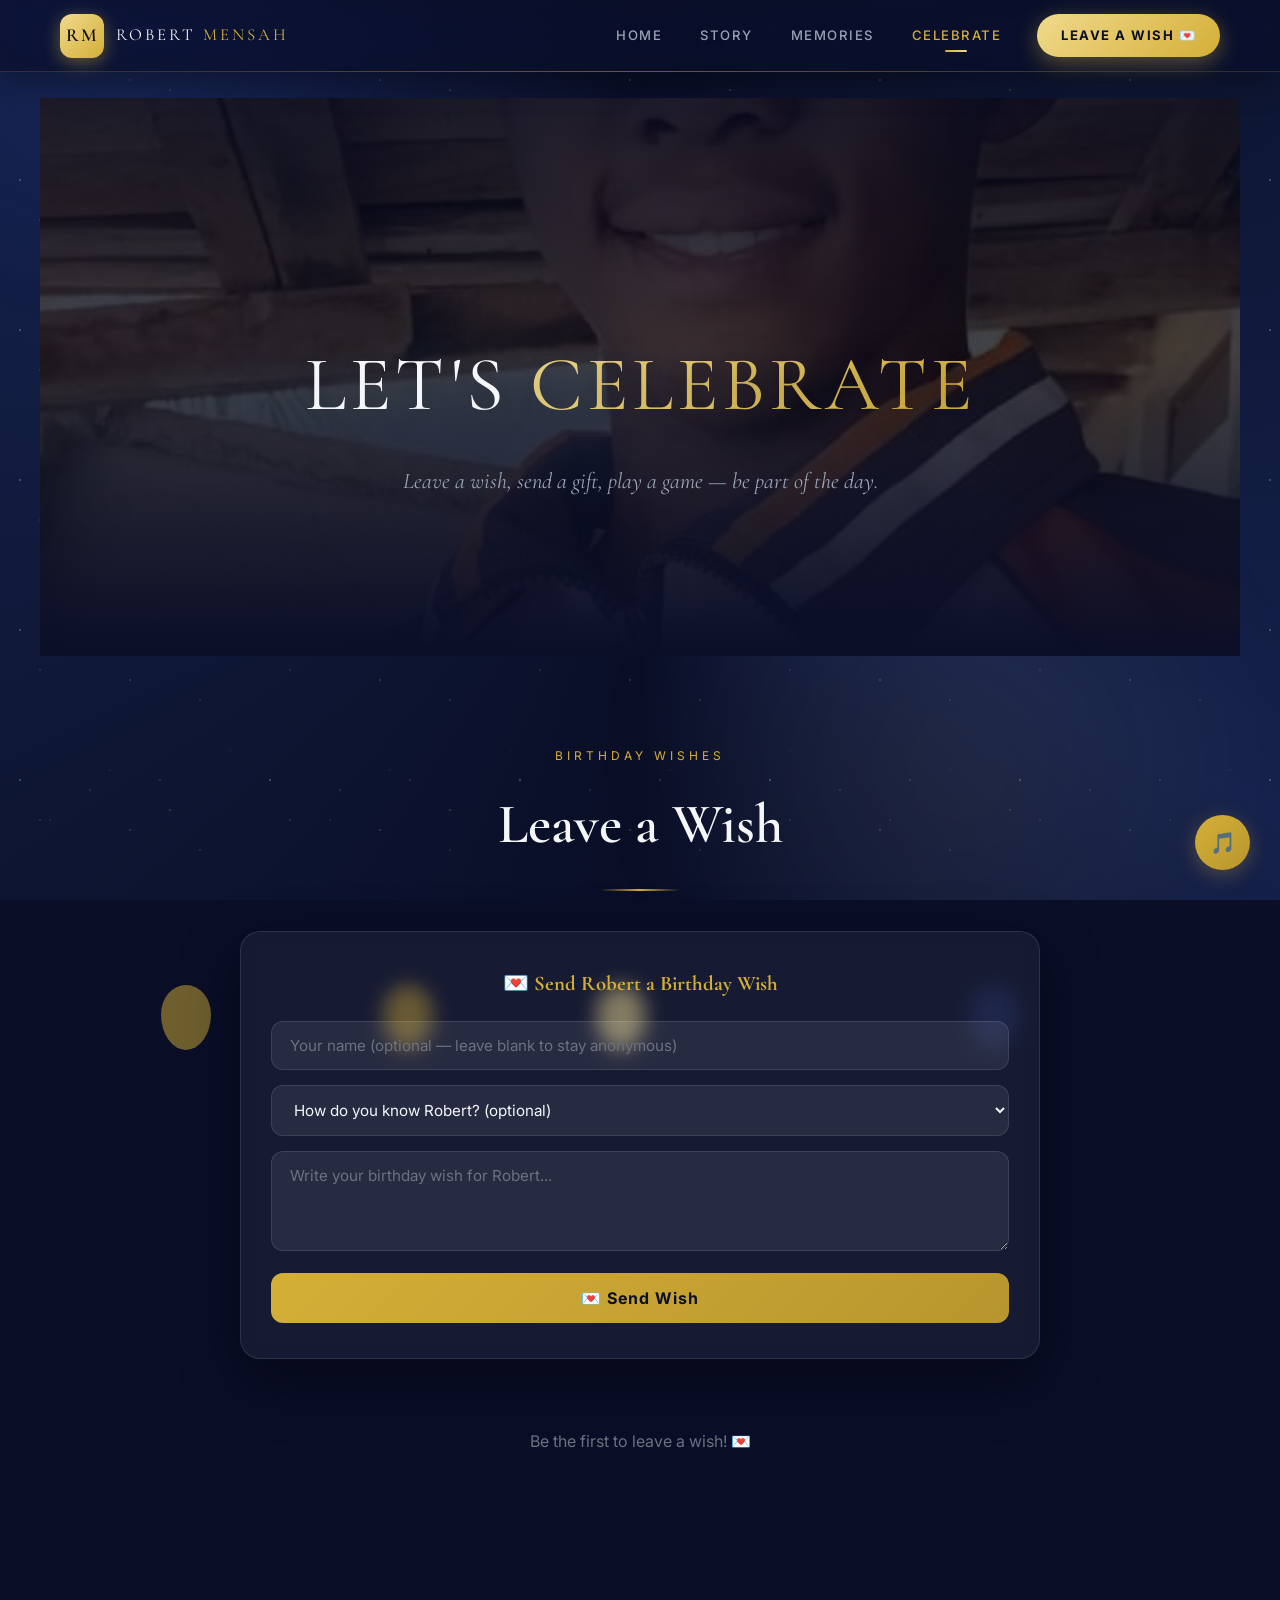
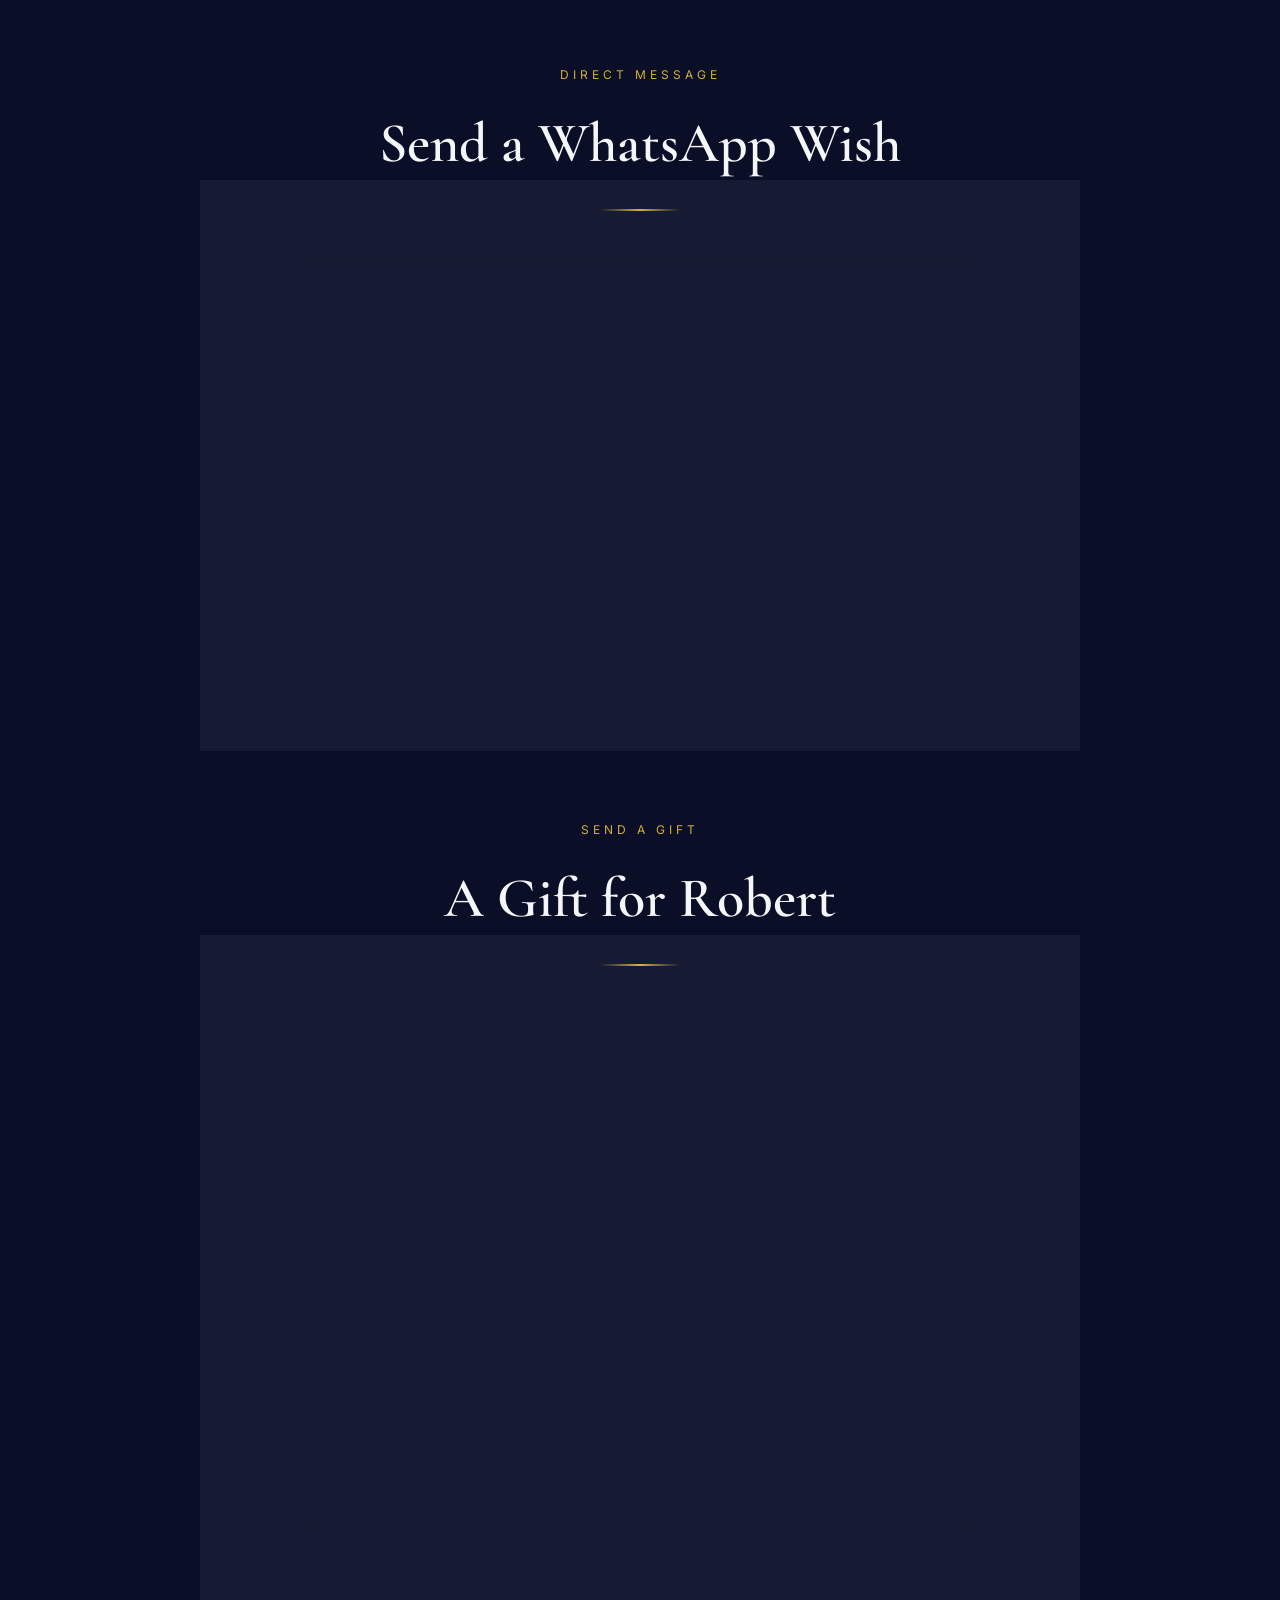
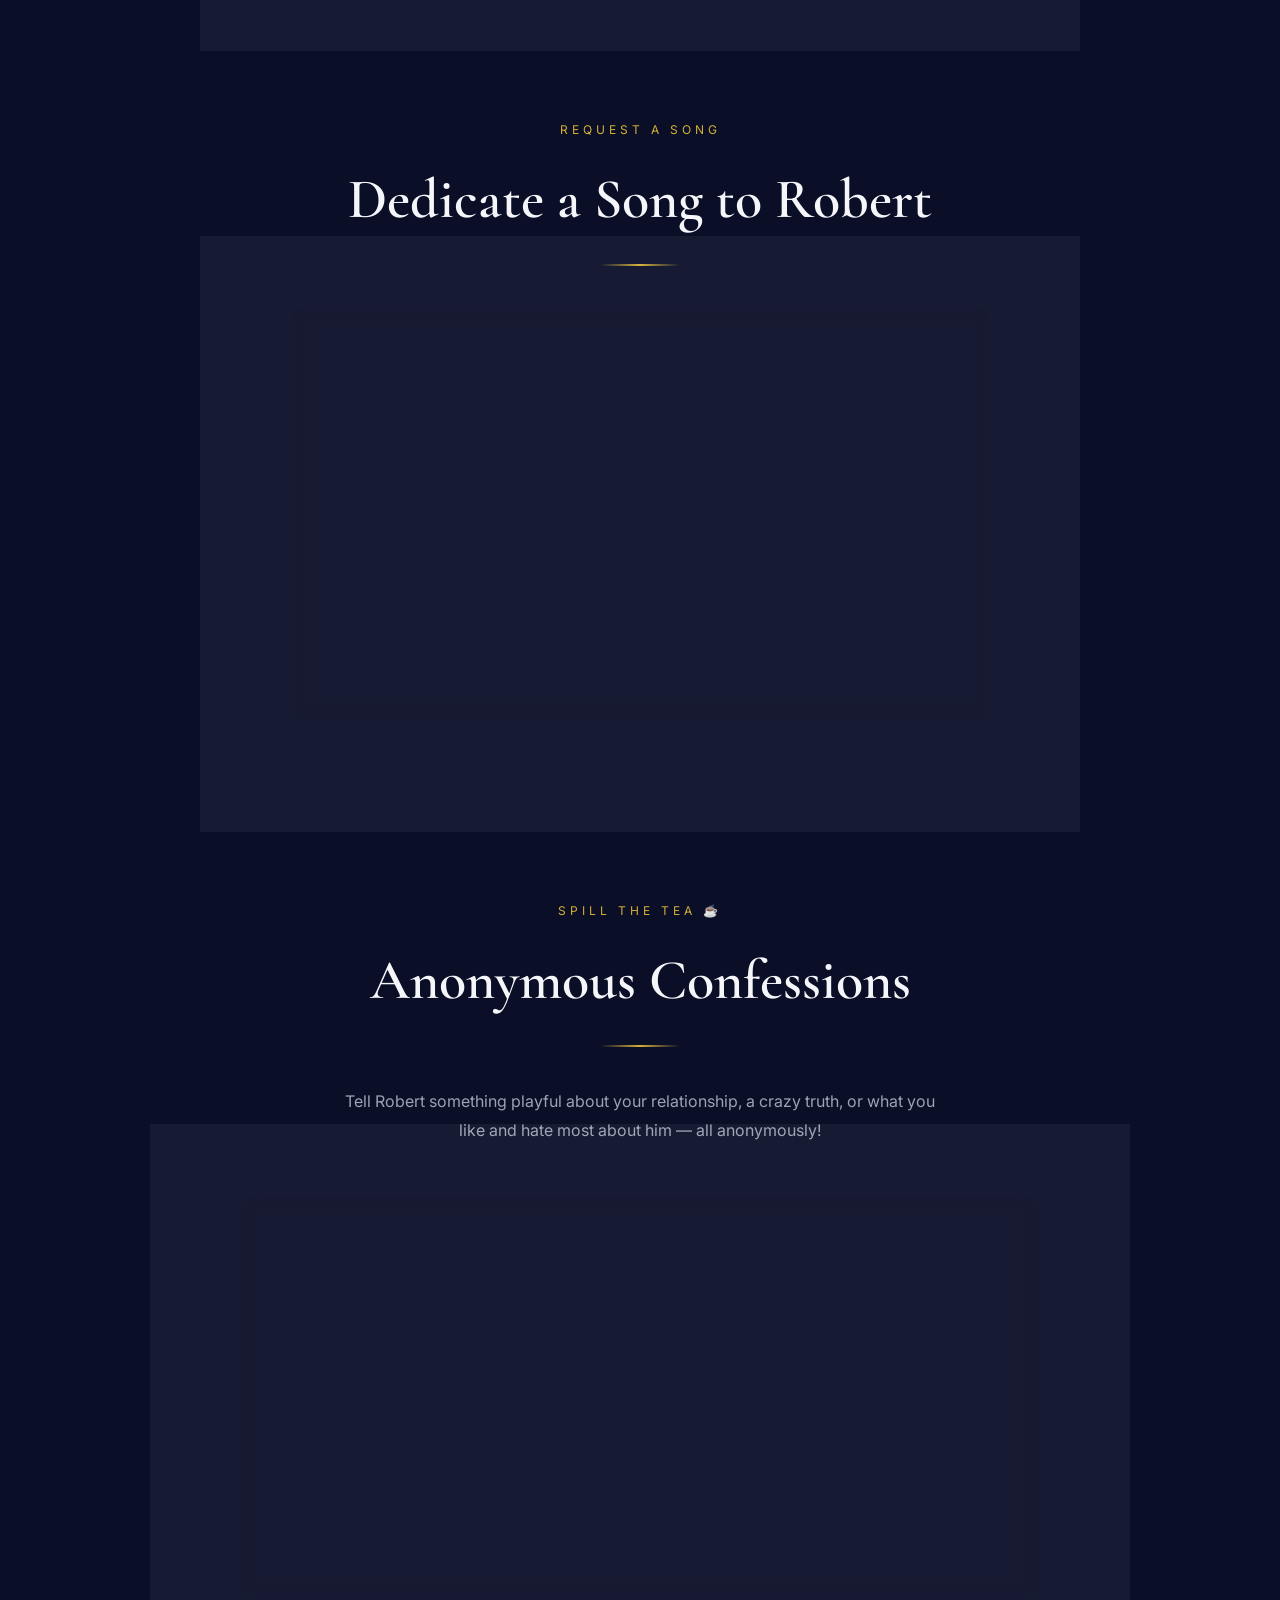
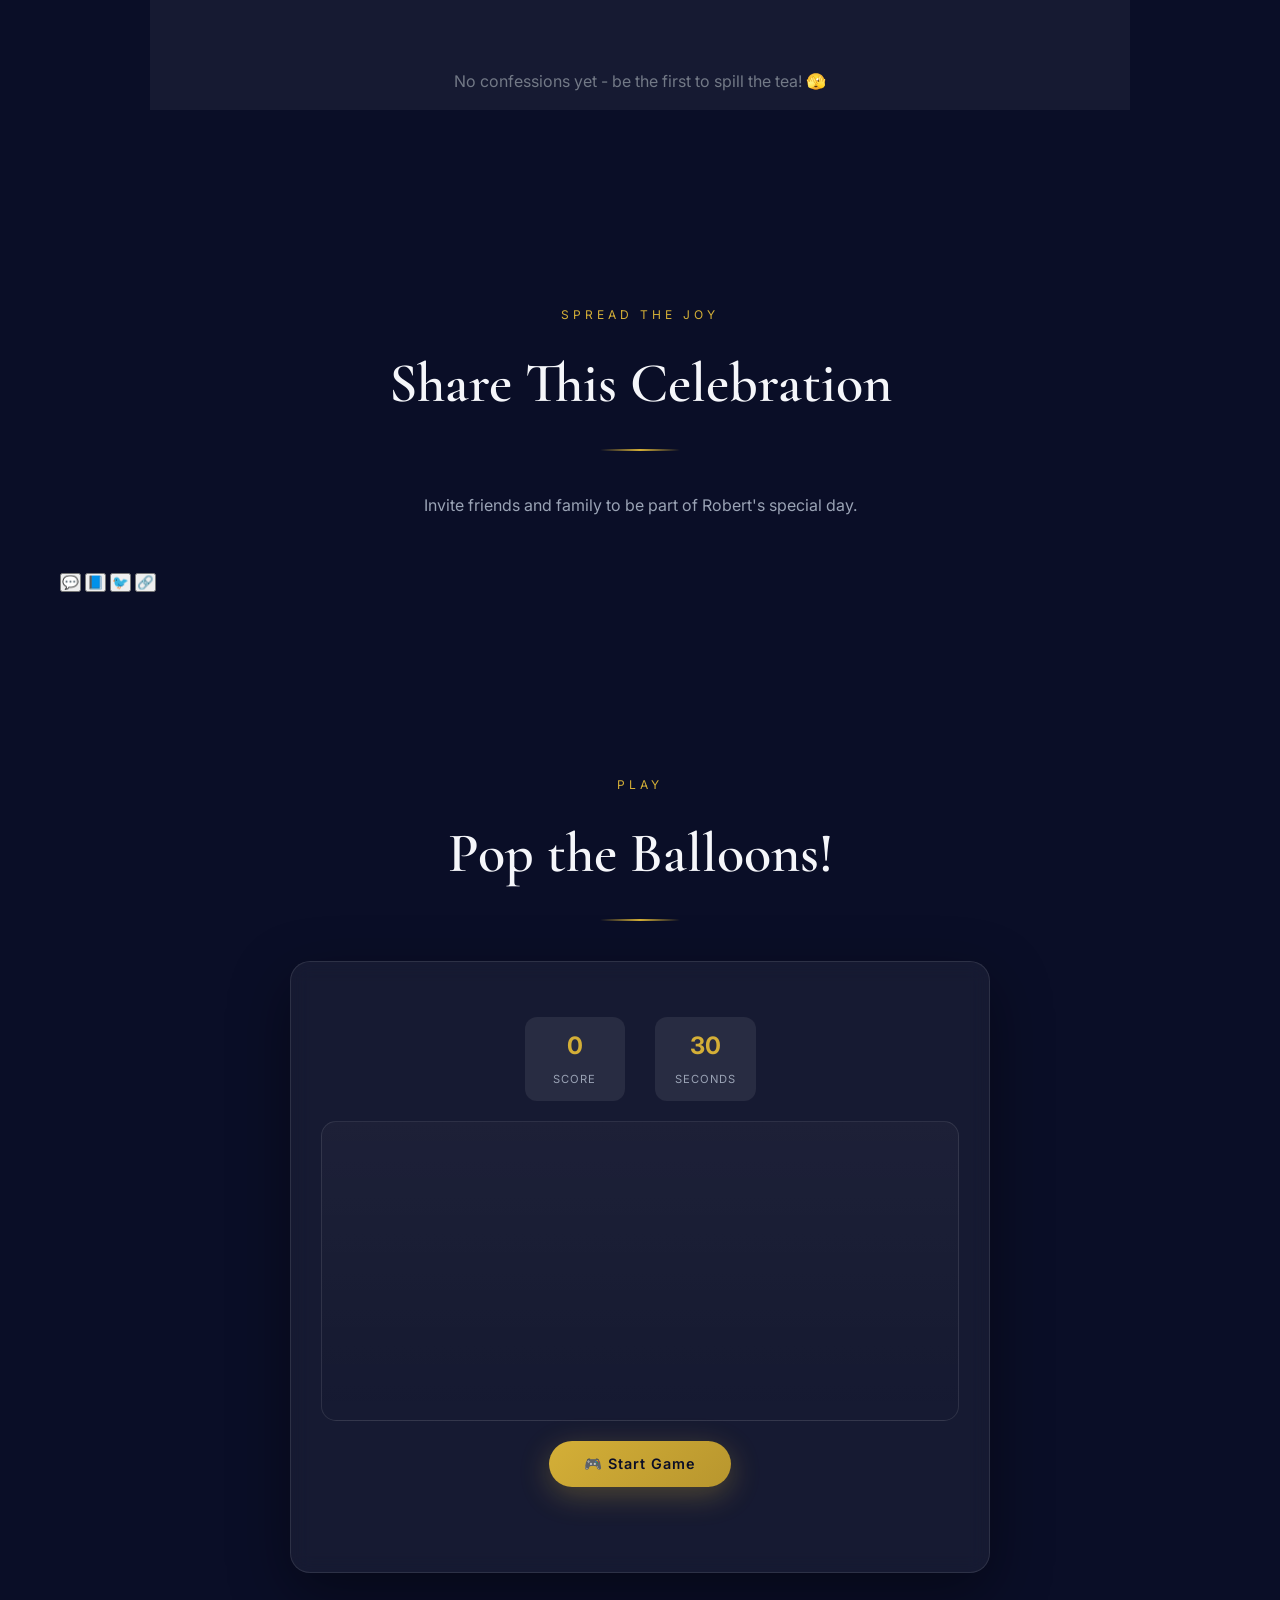
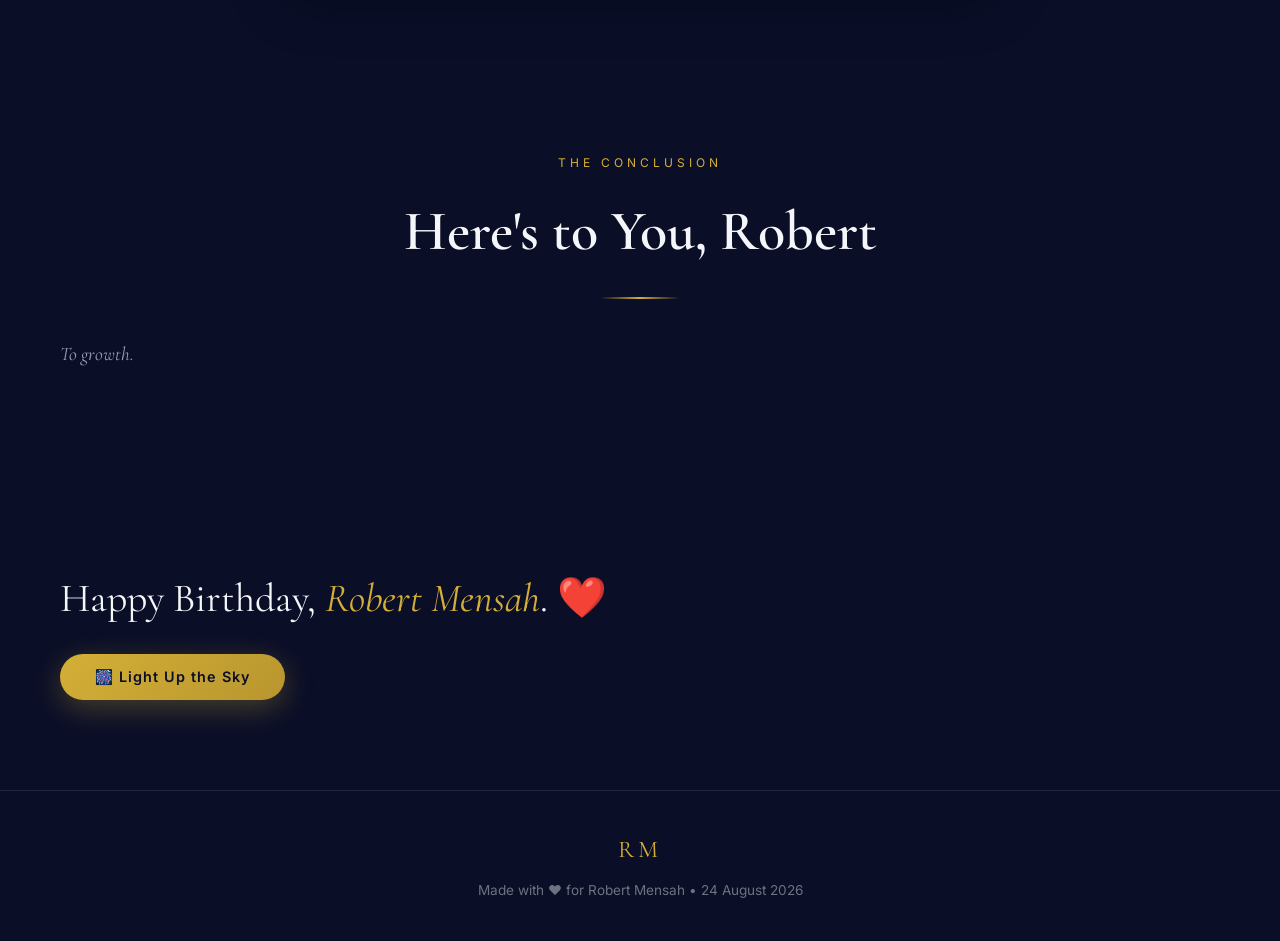
==== celebrate.html @ 6ed7e529 "initial commit" ====
<!DOCTYPE html>
<html lang="en">
<head>
    <meta charset="UTF-8">
    <meta name="viewport" content="width=device-width, initial-scale=1.0">
    <meta name="description" content="Celebrate Robert Mensah's birthday — leave a wish, send a gift, play a game.">
    <meta name="theme-color" content="#0a0e27">
    <title>Celebrate — Robert Mensah</title>
    <link rel="icon" href="data:image/svg+xml,<svg xmlns='http://www.w3.org/2000/svg' viewBox='0 0 100 100'><text y='.9em' font-size='90'>🎉</text></svg>">
    <link rel="preconnect" href="https://fonts.googleapis.com">
    <link rel="preconnect" href="https://fonts.gstatic.com" crossorigin>
    <link href="https://fonts.googleapis.com/css2?family=Cormorant+Garamond:ital,wght@0,400;0,600;1,400&family=Inter:wght@300;400;500;600;700&display=swap" rel="stylesheet">
    <script src="https://twemoji.maxcdn.com/v/13.1.0/twemoji.min.js" crossorigin="anonymous"></script>
    <link rel="stylesheet" href="css/style.css">
</head>
<body>
<a class="skip-link" href="#wishes">Skip to content</a>

<!-- Scroll Progress -->
<div class="scroll-progress" id="scrollProgress"></div>

<div class="bg-container">
    <div class="bg-gradient"></div>
    <div class="bg-stars"></div>
    <div class="bg-stars-gold"></div>
    <div class="bg-aurora"></div>
    <div class="bg-aurora-gold"></div>
</div>
<div class="fx-container" id="fxContainer"></div>

<!-- ===== NAVBAR ===== -->
<nav class="navbar">
    <a href="index.html" class="nav-brand">
        <span class="nav-monogram">RM</span>
        <span class="nav-title">Robert <span>Mensah</span></span>
    </a>
    <ul class="nav-links">
        <li><a href="index.html">Home</a></li>
        <li><a href="story.html">Story</a></li>
        <li><a href="memories.html">Memories</a></li>
        <li><a href="celebrate.html" class="active">Celebrate</a></li>
        <li><a href="#wishes" class="nav-cta">Leave a Wish 💌</a></li>
    </ul>
    <button class="nav-toggle" id="navToggle" aria-label="Toggle navigation">
        <span></span><span></span><span></span>
    </button>
</nav>

<div class="mobile-menu" id="mobileMenu">
    <a href="index.html">Home</a>
    <div class="menu-divider"></div>
    <a href="story.html">Story</a>
    <div class="menu-divider"></div>
    <a href="memories.html">Memories</a>
    <div class="menu-divider"></div>
    <a href="celebrate.html" class="active">Celebrate</a>
</div>

<main>
    <!-- ===== BIRTHDAY BANNER ===== -->
    <div class="birthday-banner" id="birthdayBanner">
        <h3>🎉 It's Robert's Birthday Today! 🎉</h3>
        <p>Join the celebration — leave a wish, play a game, and light up the sky!</p>
    </div>

    <!-- ===== HERO ===== -->
    <section class="page-hero">


        <div class="page-hero-bg">
            <img src="my picture at home.jpeg" alt="Robert at home" width="1920" height="1080">
        </div>
        <h1>LET'S <span class="gold">CELEBRATE</span></h1>
        <p>Leave a wish, send a gift, play a game — be part of the day.</p>
    </section>

    <!-- ===== WISHES ===== -->
    <section class="fade-in" id="wishes">
        <div class="section-label">Birthday Wishes</div>
        <h2 class="section-title">Leave a Wish</h2>
        <div class="section-divider"></div>
        <div class="wishes-container">
            <div class="wish-form">
                <h3>💌 Send Robert a Birthday Wish</h3>
                <div class="form-group">
                    <input type="text" class="form-input" id="wishName" placeholder="Your name (optional — leave blank to stay anonymous)" maxlength="40" aria-label="Your name">
                </div>
                <div class="form-group">
                    <select class="form-select" id="wishCategory" aria-label="Relationship">
                        <option value="">How do you know Robert? (optional)</option>
                        <option value="Family">Family</option>
                        <option value="Friend">Friend</option>
                        <option value="Classmate">Classmate</option>
                        <option value="School">School</option>
                        <option value="Other">Other</option>
                    </select>
                </div>
                <div class="form-group">
                    <textarea class="form-textarea" id="wishMessage" placeholder="Write your birthday wish for Robert..." maxlength="300" aria-label="Your wish"></textarea>
                </div>
                <button class="wish-submit" onclick="submitWish()">💌 Send Wish</button>
                <div class="wish-confirmation" id="wishConfirmation">
                    Your wish has been added to Robert's birthday wall ❤️
                </div>
            </div>
            <div class="wishes-wall" id="wishesWall"></div>
        </div>
    </section>

    <!-- ===== WHATSAPP ===== -->
    <section class="fade-in">
        <div class="section-label">Direct Message</div>
        <h2 class="section-title">Send a WhatsApp Wish</h2>
        <div class="section-divider"></div>
        <div class="panel">
            <span class="panel-icon">💬</span>
            <h3>Send Robert a WhatsApp Wish</h3>
            <p>Customize your message below, then send it directly to Robert's WhatsApp.</p>
            <input type="text" class="whatsapp-message-input" id="whatsappMessage" value="Happy Birthday Robert! 🎉🎂" maxlength="200" aria-label="WhatsApp message">
            <button class="whatsapp-btn" onclick="sendWhatsApp()">
                <span>💬</span> Send Robert a WhatsApp Wish
            </button>
        </div>
    </section>

    <!-- ===== GIFT / MOMO ===== -->
    <section class="fade-in">
        <div class="section-label">Send a Gift</div>
        <h2 class="section-title">A Gift for Robert</h2>
        <div class="section-divider"></div>
        <div class="panel">
            <span class="panel-icon">🎁</span>
            <h3>Send a Birthday Gift</h3>
            <p>Want to make Robert's day even more special? Send a gift via mobile money below.</p>
            <div class="phone-number-box" onclick="copyPhoneNumber()" title="Click to copy">
                <span class="phone-number" id="momoNumber">+233 53 387 4270</span>
                <button class="copy-btn" id="copyBtn">📋 Copy</button>
            </div>
            <p class="mobile-money-note">
                Works with <span>MTN MoMo</span> • <span>Vodafone Cash</span> • <span>AirtelTigo Money</span>
            </p>
            <p class="mobile-money-note">
                💰 Send your gift to this number, then <strong>WhatsApp the same number</strong> to request a song for Robert!
            </p>
            <div class="qr-box">
                <img src="https://api.qrserver.com/v1/create-qr-code/?size=160x160&data=https://wa.me/233533874270" alt="QR code to send a gift and request a song via WhatsApp" loading="lazy">
                <span>Scan to send a gift & request a song</span>
            </div>
        </div>
    </section>

    <!-- ===== SONG REQUEST ===== -->
    <section class="fade-in">
        <div class="section-label">Request a Song</div>
        <h2 class="section-title">Dedicate a Song to Robert</h2>
        <div class="section-divider"></div>
        <div class="panel">
            <span class="panel-icon">🎶</span>
            <h3>Send a Song Request</h3>
            <p>Send your gift to the number above, then WhatsApp the same number with the song you'd like dedicated to Robert. He'll play it at the celebration!</p>
            <input type="text" class="whatsapp-message-input" id="songRequest" value="Hi Robert! 🎶 Please play this song for me: " maxlength="200" aria-label="Song request message">
            <button class="whatsapp-btn" onclick="sendSongRequest()">
                <span>🎶</span> Send Song Request
            </button>
        </div>
    </section>

    <!-- ===== CONFESSIONS ===== -->
    <section class="fade-in">
        <div class="section-label">Spill the Tea ☕</div>
        <h2 class="section-title">Anonymous Confessions</h2>
        <div class="section-divider"></div>
        <p class="section-subtitle">
            Tell Robert something playful about your relationship, a crazy truth, or what you like and hate most about him — all anonymously!
        </p>
        <div class="wishes-container">
            <div class="wish-form">
                <h3>🫣 Send an Anonymous Confession</h3>
                <div class="form-group">
                    <select class="form-select" id="confessionType" aria-label="Confession type">
                        <option value="Crazy Truth">🤯 Crazy Truth</option>
                        <option value="What I Like">😍 What I Like About You</option>
                        <option value="What I Hate">😅 What I Hate About You</option>
                        <option value="Our Relationship">💞 About Our Relationship</option>
                        <option value="Other">✨ Other</option>
                    </select>
                </div>
                <div class="form-group">
                    <textarea class="form-textarea" id="confessionMessage" placeholder="Write your anonymous confession here... (nobody will know it's you!)" maxlength="300" aria-label="Your confession"></textarea>
                </div>
                <div class="form-group deliver-option">
                    <input type="checkbox" id="confessionDeliver">
                    <label for="confessionDeliver">Send directly to Robert's WhatsApp so he can receive and reply to you 🤫</label>
                </div>
                <button class="wish-submit" onclick="submitConfession()">🫣 Send Confession</button>
                <div class="wish-confirmation" id="confessionConfirmation">
                    Your confession has been posted anonymously! 🤫
                </div>
                <div class="wish-confirmation deliver-ok" id="confessionDelivered">
                    Your confession has also been sent to Robert's WhatsApp — he can reply privately! 💬
                </div>
            </div>
            <div class="wishes-wall" id="confessionsWall"></div>
        </div>
    </section>

    <!-- ===== SHARE ===== -->
    <section class="fade-in">
        <div class="section-label">Spread the Joy</div>
        <h2 class="section-title">Share This Celebration</h2>
        <div class="section-divider"></div>
        <p class="section-subtitle">Invite friends and family to be part of Robert's special day.</p>
        <div class="share-row">
            <button class="share-btn-round share-wa" onclick="shareWhatsApp()" aria-label="Share on WhatsApp">💬</button>
            <button class="share-btn-round share-fb" onclick="shareFacebook()" aria-label="Share on Facebook">📘</button>
            <button class="share-btn-round share-tw" onclick="shareTwitter()" aria-label="Share on X / Twitter">🐦</button>
            <button class="share-btn-round share-copy" onclick="shareCopy()" aria-label="Copy link">🔗</button>
        </div>
    </section>

    <!-- ===== MINI GAME ===== -->
    <section class="fade-in">
        <div class="section-label">Play</div>
        <h2 class="section-title">Pop the Balloons!</h2>
        <div class="section-divider"></div>
        <div class="panel">
            <div class="game-stats">
                <div class="game-stat">
                    <span class="game-stat-number" id="balloonScore">0</span>
                    <span class="game-stat-label">Score</span>
                </div>
                <div class="game-stat">
                    <span class="game-stat-number" id="balloonTime">30</span>
                    <span class="game-stat-label">Seconds</span>
                </div>
            </div>
            <div class="game-area" id="gameArea"></div>
            <button class="btn btn-gold" onclick="startBalloonGame()">🎮 Start Game</button>
            <div class="game-result" id="balloonResult"></div>
        </div>
    </section>

    <!-- ===== FINAL FIREWORKS ===== -->
    <section class="fade-in">
        <div class="section-label">The Conclusion</div>
        <h2 class="section-title">Here's to You, Robert</h2>
        <div class="section-divider"></div>
        <div class="final-toasts" id="finalToasts">
            <div class="final-toast">To growth.</div>
            <div class="final-toast">To family.</div>
            <div class="final-toast">To memories.</div>
            <div class="final-toast">To the people we carry with us.</div>
            <div class="final-toast">To the future.</div>
        </div>
        <p class="final-message">
            Happy Birthday, <span class="gold">Robert Mensah</span>. ❤️
        </p>
        <button class="btn btn-gold" onclick="finalCelebration()">🎆 Light Up the Sky</button>
    </section>
</main>

<button class="back-to-top" id="backToTop" aria-label="Back to top">↑</button>
<button class="music-btn" id="musicBtn" title="Toggle Music">🎵</button>

<footer class="footer">
    <div class="monogram">RM</div>
    <p>Made with ❤️ for Robert Mensah • 24 August 2026</p>
</footer>

<script src="js/main.js"></script>
<script src="js/music-player.js"></script>
</body>
</html>
---- css/style.css ----
/* ============================================================
   ROBERT MENSAH'S BIRTHDAY CELEBRATION — Shared Styles
   Midnight blue / royal blue / gold
   ============================================================ */

:root {
    --midnight: #0a0e27;
    --deep-blue: #0f1a3a;
    --royal: #1a2a5e;
    --gold: #d4af37;
    --gold-light: #f0d98c;
    --gold-dim: rgba(212, 175, 55, 0.4);
    --white: #f5f6fa;
    --muted: #9aa3b5;
    --muted-dark: #6b7280;
    --glass: rgba(255, 255, 255, 0.05);
    --glass-border: rgba(255, 255, 255, 0.1);
    --serif: 'Cormorant Garamond', serif;
    --sans: 'Inter', sans-serif;
    --radius: 20px;
    --shadow: 0 20px 60px rgba(0, 0, 0, 0.4);
    --spacing-xs: 8px;
    --spacing-sm: 16px;
    --spacing-md: 24px;
    --spacing-lg: 32px;
    --spacing-xl: 48px;
}

* { margin: 0; padding: 0; box-sizing: border-box; }
html { scroll-behavior: smooth; }

body {
    font-family: var(--sans);
    background: var(--midnight);
    color: var(--white);
    overflow-x: hidden;
    min-height: 100vh;
    line-height: 1.6;
}

::selection { background: var(--gold); color: var(--midnight); }
::-webkit-scrollbar { width: 8px; }
::-webkit-scrollbar-track { background: var(--midnight); }
::-webkit-scrollbar-thumb { background: var(--royal); border-radius: 4px; }
::-webkit-scrollbar-thumb:hover { background: var(--gold); }

/* ===== ANIMATED BACKGROUND ===== */
.bg-container { position: fixed; inset: 0; z-index: 0; overflow: hidden; pointer-events: none; }
.bg-gradient {
    position: absolute; top: -50%; left: -50%;
    width: 200%; height: 200%;
    background: conic-gradient(#0a0e27, #0f1a3a, #1a2a5e, #0a0e27, #0f1a3a, #1a2a5e, #0a0e27);
    animation: bgRotate 60s linear infinite;
    opacity: 0.7;
}
@keyframes bgRotate { from { transform: rotate(0deg); } to { transform: rotate(360deg); } }
.bg-stars {
    position: absolute; inset: 0;
    background-image:
        radial-gradient(1.5px 1.5px at 20px 30px, rgba(255,255,255,0.8), transparent),
        radial-gradient(1px 1px at 40px 70px, rgba(255,255,255,0.6), transparent),
        radial-gradient(1px 1px at 90px 40px, rgba(255,255,255,0.7), transparent),
        radial-gradient(1.5px 1.5px at 130px 80px, rgba(255,255,255,0.5), transparent),
        radial-gradient(1px 1px at 160px 30px, rgba(255,255,255,0.8), transparent),
        radial-gradient(1px 1px at 200px 100px, rgba(255,255,255,0.6), transparent);
    background-size: 250px 150px;
    animation: starTwinkle 5s ease-in-out infinite alternate;
    opacity: 0.5;
}
.bg-stars-gold {
    position: absolute; inset: 0;
    background-image:
        radial-gradient(1px 1px at 50px 100px, var(--gold), transparent),
        radial-gradient(1px 1px at 110px 50px, rgba(212,175,55,0.7), transparent),
        radial-gradient(1.5px 1.5px at 170px 90px, var(--gold), transparent),
        radial-gradient(1px 1px at 230px 30px, rgba(212,175,55,0.5), transparent);
    background-size: 280px 180px;
    animation: starTwinkleAlt 4s ease-in-out infinite alternate;
    opacity: 0.4;
}
@keyframes starTwinkle { 0% { opacity: 0.2; } 100% { opacity: 0.8; } }
@keyframes starTwinkleAlt { 0% { opacity: 0.15; } 100% { opacity: 0.6; } }
.bg-aurora {
    position: absolute; top: -30%; left: -20%;
    width: 60%; height: 60%;
    background: radial-gradient(circle, rgba(26,42,94,0.4), transparent 60%);
    border-radius: 50%; filter: blur(40px);
    animation: auroraFloat 14s ease-in-out infinite;
}
.bg-aurora-gold {
    position: absolute; bottom: -20%; right: -10%;
    width: 70%; height: 70%;
    background: radial-gradient(circle, rgba(212,175,55,0.08), transparent 60%);
    border-radius: 50%; filter: blur(50px);
    animation: auroraFloatSecond 18s ease-in-out infinite;
}
@keyframes auroraFloat {
    0%,100% { transform: translate(0,0) scale(1); }
    25% { transform: translate(10%,5%) scale(1.1); }
    50% { transform: translate(-5%,15%) scale(0.95); }
    75% { transform: translate(5%,-5%) scale(1.05); }
}
@keyframes auroraFloatSecond {
    0%,100% { transform: translate(0,0) scale(1); }
    30% { transform: translate(-10%,-8%) scale(1.15); }
    60% { transform: translate(5%,10%) scale(0.9); }
    80% { transform: translate(-5%,5%) scale(1.1); }
}

/* ============================================================
   NAVBAR — glassmorphic, gold accents
   ============================================================ */
.navbar {
    position: fixed; top: 0; left: 0; right: 0;
    z-index: 1000;
    height: 72px;
    display: flex; align-items: center; justify-content: space-between;
    padding: 0 clamp(20px, 5vw, 60px);
    background: rgba(10, 14, 39, 0.72);
    backdrop-filter: blur(18px) saturate(140%);
    -webkit-backdrop-filter: blur(18px) saturate(140%);
    border-bottom: 1px solid rgba(212, 175, 55, 0.18);
    box-shadow: 0 8px 32px rgba(0, 0, 0, 0.35);
}
.navbar::after {
    content: '';
    position: absolute; bottom: -1px; left: 0; right: 0; height: 1px;
    background: linear-gradient(90deg, transparent 10%, var(--gold) 50%, transparent 90%);
    opacity: 0.35;
}
.nav-brand {
    display: flex; align-items: center; gap: 12px;
    text-decoration: none;
}
.nav-monogram {
    width: 44px; height: 44px;
    display: flex; align-items: center; justify-content: center;
    border-radius: 12px;
    font-family: var(--serif);
    font-size: 1.15rem; font-weight: 600; letter-spacing: 2px;
    color: var(--midnight);
    background: linear-gradient(135deg, var(--gold-light), var(--gold));
    box-shadow: 0 4px 18px rgba(212, 175, 55, 0.45);
}
.nav-title {
    font-family: var(--serif);
    font-size: 1.05rem; letter-spacing: 3px;
    color: var(--white);
    text-transform: uppercase;
}
.nav-title span { color: var(--gold); }
.nav-links {
    display: flex; align-items: center; gap: 6px;
    list-style: none;
}
.nav-links a {
    position: relative;
    display: block;
    padding: 10px 16px;
    color: var(--muted);
    text-decoration: none;
    font-size: 0.82rem;
    font-weight: 500;
    letter-spacing: 1.5px;
    text-transform: uppercase;
    border-radius: 10px;
    transition: color 0.3s, background 0.3s;
}
.nav-links a::after {
    content: '';
    position: absolute; bottom: 4px; left: 50%;
    transform: translateX(-50%) scaleX(0);
    width: 22px; height: 2px;
    border-radius: 2px;
    background: linear-gradient(90deg, var(--gold), var(--gold-light));
    transition: transform 0.3s ease;
}
.nav-links a:hover { color: var(--gold-light); background: rgba(212,175,55,0.08); }
.nav-links a:hover::after,
.nav-links a.active::after { transform: translateX(-50%) scaleX(1); }
.nav-links a.active { color: var(--gold); }
.nav-cta {
    margin-left: 14px !important;
    padding: 11px 24px !important;
    border-radius: 50px !important;
    color: var(--midnight) !important;
    font-weight: 700 !important;
    background: linear-gradient(135deg, var(--gold-light), var(--gold)) !important;
    box-shadow: 0 6px 22px rgba(212, 175, 55, 0.4);
    transition: transform 0.3s, box-shadow 0.3s !important;
}
.nav-cta::after { display: none; }
.nav-cta:hover { transform: translateY(-2px); box-shadow: 0 10px 30px rgba(212,175,55,0.6); }

/* Hamburger */
.nav-toggle {
    display: none;
    flex-direction: column; justify-content: center; gap: 6px;
    width: 46px; height: 46px;
    background: rgba(212,175,55,0.1);
    border: 1px solid var(--gold-dim);
    border-radius: 12px;
    cursor: pointer;
    padding: 12px 11px;
}
.nav-toggle span {
    display: block; height: 2px; width: 100%;
    background: var(--gold);
    border-radius: 2px;
    transition: all 0.35s ease;
}
.nav-toggle.open span:nth-child(1) { transform: translateY(8px) rotate(45deg); }
.nav-toggle.open span:nth-child(2) { opacity: 0; }
.nav-toggle.open span:nth-child(3) { transform: translateY(-8px) rotate(-45deg); }

/* Mobile menu overlay */
.mobile-menu {
    position: fixed; inset: 0;
    z-index: 999;
    background: rgba(10, 14, 39, 0.97);
    backdrop-filter: blur(20px);
    display: flex; flex-direction: column;
    align-items: center; justify-content: center;
    gap: 8px;
    opacity: 0; visibility: hidden; pointer-events: none;
    transition: opacity 0.4s ease, visibility 0.4s ease;
}
.mobile-menu.open { opacity: 1; visibility: visible; pointer-events: auto; }
.mobile-menu a {
    font-family: var(--serif);
    font-size: 1.7rem;
    color: var(--muted);
    text-decoration: none;
    padding: 10px 30px;
    letter-spacing: 2px;
    transition: color 0.3s, transform 0.3s;
}
.mobile-menu a:hover, .mobile-menu a.active { color: var(--gold); transform: scale(1.06); }
.mobile-menu .menu-divider {
    width: 60px; height: 1px; margin: 14px 0;
    background: linear-gradient(90deg, transparent, var(--gold), transparent);
}

@media (max-width: 900px) {
    .nav-links { display: none; }
    .nav-toggle { display: flex; }
    .nav-title { display: none; }
}

/* ===== SECTION BASE ===== */
main { position: relative; z-index: 5; padding-top: 72px; }
section { padding: 90px 20px; max-width: 1200px; margin: 0 auto; position: relative; }
.section-label {
    font-size: 0.75rem; letter-spacing: 4px; text-transform: uppercase;
    color: var(--gold); margin-bottom: 15px; text-align: center;
}
.section-title {
    font-family: var(--serif);
    font-size: clamp(2.2rem, 5vw, 3.5rem);
    color: var(--white); text-align: center; margin-bottom: 20px; font-weight: 600;
}
.section-subtitle {
    text-align: center; color: var(--muted);
    max-width: 600px; margin: 0 auto 50px; font-size: 1rem; line-height: 1.8;
}
.section-divider {
    width: 80px; height: 2px;
    background: linear-gradient(90deg, transparent, var(--gold), transparent);
    margin: 0 auto 40px;
}
.page-hero {
    min-height: 62vh;
    display: flex; flex-direction: column;
    align-items: center; justify-content: center;
    text-align: center;
    padding: 150px 20px 80px;
    position: relative; overflow: hidden;
}
.page-hero-bg {
    position: absolute; inset: 0; z-index: -1; overflow: hidden;
}
.page-hero-bg img {
    width: 100%; height: 100%;
    object-fit: cover; object-position: center;
    filter: brightness(0.38) saturate(1.1);
    transform: scale(1.08);
}
.page-hero-bg::after {
    content: ''; position: absolute; inset: 0;
    background: linear-gradient(180deg, rgba(10,14,39,0.75) 0%, rgba(10,14,39,0.35) 45%, var(--midnight) 100%);
}
.page-hero h1 {
    font-family: var(--serif);
    font-size: clamp(2.6rem, 7vw, 4.8rem);
    font-weight: 400; letter-spacing: 4px;
    text-shadow: 0 4px 30px rgba(0,0,0,0.5);
}
.page-hero h1 .gold {
    background: linear-gradient(135deg, var(--gold-light), var(--gold), var(--gold-light));
    background-size: 200% 200%;
    -webkit-background-clip: text; -webkit-text-fill-color: transparent; background-clip: text;
    animation: gradientShift 4s ease infinite;
}
@keyframes gradientShift { 0%,100% { background-position: 0% 50%; } 50% { background-position: 100% 50%; } }
.page-hero p {
    font-family: var(--serif); font-style: italic;
    font-size: clamp(1.05rem, 2.6vw, 1.4rem);
    color: var(--muted); max-width: 620px; margin-top: 16px;
}

/* ===== BUTTONS ===== */
.btn {
    display: inline-flex; align-items: center; gap: 10px;
    padding: 14px 35px; border-radius: 50px;
    font-size: 0.9rem; font-weight: 600; letter-spacing: 1px;
    text-decoration: none; cursor: pointer;
    transition: all 0.3s; border: none; font-family: var(--sans);
}
.btn-gold {
    background: linear-gradient(135deg, var(--gold), #b8962e);
    color: var(--midnight);
    box-shadow: 0 8px 30px rgba(212,175,55,0.3);
}
.btn-gold:hover { transform: translateY(-3px); box-shadow: 0 12px 40px rgba(212,175,55,0.5); }
.btn-outline { background: transparent; color: var(--white); border: 1px solid var(--glass-border); }
.btn-outline:hover { border-color: var(--gold); color: var(--gold); transform: translateY(-3px); }

/* ===== COUNTDOWN ===== */
.countdown-container { display: flex; justify-content: center; gap: 20px; flex-wrap: wrap; }
.countdown-box {
    background: var(--glass); backdrop-filter: blur(10px);
    border: 1px solid var(--glass-border);
    border-radius: var(--radius);
    padding: 30px 25px; min-width: 120px;
    box-shadow: var(--shadow);
    transition: transform 0.3s, border-color 0.3s;
}
.countdown-box:hover { transform: translateY(-8px); border-color: var(--gold-dim); }
.countdown-number {
    font-size: 3rem; font-weight: 700; color: var(--gold);
    display: block; min-width: 2ch; text-align: center;
    transition: transform 0.3s ease, opacity 0.3s ease;
}
.countdown-number.flipping { transform: translateY(-10px); opacity: 0; }
.countdown-label {
    font-size: 0.75rem; color: var(--muted); text-transform: uppercase;
    letter-spacing: 2px; margin-top: 10px; display: block; text-align: center;
}

/* ===== CAKE ===== */
.cake-section { text-align: center; }
.cake { position: relative; width: 300px; height: 250px; margin: 0 auto 30px; cursor: pointer; }
.cake-plate {
    position: absolute; bottom: 0; left: 50%; transform: translateX(-50%);
    width: 320px; height: 20px;
    background: linear-gradient(135deg, #e0e0e0, #b0b0b0);
    border-radius: 50%; box-shadow: 0 5px 15px rgba(0,0,0,0.3);
}
.cake-layer {
    position: absolute; left: 50%; transform: translateX(-50%);
    border-radius: 10px; box-shadow: 0 5px 15px rgba(0,0,0,0.3);
}
.cake-bottom { bottom: 20px; width: 280px; height: 90px; background: linear-gradient(135deg, #1a2a5e, #0f1a3a); }
.cake-middle { bottom: 100px; width: 220px; height: 70px; background: linear-gradient(135deg, var(--gold), #b8962e); }
.cake-top { bottom: 160px; width: 160px; height: 60px; background: linear-gradient(135deg, #2a3a7e, #1a2a5e); }
.cake-frosting {
    position: absolute; left: 50%; transform: translateX(-50%);
    border-radius: 50%; background: rgba(255,255,255,0.2);
}
.frosting-bottom { bottom: 100px; width: 240px; height: 20px; }
.frosting-middle { bottom: 160px; width: 180px; height: 18px; }
.frosting-top { bottom: 210px; width: 130px; height: 15px; }
.candle {
    position: absolute; bottom: 215px;
    width: 8px; height: 40px;
    background: linear-gradient(135deg, #fff, #f0f0f0);
    border-radius: 3px; transform: translateX(-50%);
    cursor: pointer; transition: all 0.3s;
}
.candle:nth-of-type(1) { left: 50%; }
.candle:nth-of-type(2) { left: 42%; }
.candle:nth-of-type(3) { left: 58%; }
.candle:nth-of-type(4) { left: 34%; }
.candle:nth-of-type(5) { left: 66%; }
.flame {
    position: absolute; top: -20px; left: 50%; transform: translateX(-50%);
    width: 12px; height: 18px;
    background: radial-gradient(circle, var(--gold-light), var(--gold));
    border-radius: 50% 50% 50% 50% / 60% 60% 40% 40%;
    animation: flicker 0.5s ease-in-out infinite alternate;
    box-shadow: 0 0 15px rgba(212,175,55,0.8);
}
@keyframes flicker {
    0% { transform: translateX(-50%) scale(1) rotate(-2deg); }
    100% { transform: translateX(-50%) scale(1.1) rotate(2deg); }
}
.candle.blown .flame { display: none; }
.cake-message { font-size: 1rem; color: var(--muted); margin-top: 20px; }
.cake-message span { color: var(--gold); font-weight: 600; }

/* ===== PHOTO CHAPTERS ===== */
.photo-chapter {
    position: relative; min-height: 88vh;
    display: flex; align-items: center; justify-content: center;
    padding: 90px 20px; overflow: hidden;
}
.photo-chapter-bg { position: absolute; inset: 0; overflow: hidden; z-index: 0; }
.photo-chapter-bg img {
    width: 100%; height: 100%;
    object-fit: cover; object-position: center;
    filter: brightness(0.5) contrast(1.05);
    transform: scale(1.1);
}
.photo-chapter-bg::after {
    content: ''; position: absolute; inset: 0;
    background: linear-gradient(180deg, rgba(10,14,39,0.85) 0%, rgba(10,14,39,0.4) 35%, rgba(10,14,39,0.7) 65%, rgba(10,14,39,0.95) 100%);
}
.photo-chapter-content {
    position: relative; z-index: 2; text-align: center;
    max-width: 700px; padding: 40px;
    background: rgba(10,14,39,0.5);
    backdrop-filter: blur(20px);
    border: 1px solid var(--glass-border);
    border-radius: var(--radius); box-shadow: var(--shadow);
}
.photo-chapter:nth-child(even) .photo-chapter-content { margin-left: auto; }
.photo-chapter:nth-child(odd) .photo-chapter-content { margin-right: auto; }
.chapter-label {
    font-size: 0.7rem; letter-spacing: 5px; text-transform: uppercase;
    color: var(--gold); margin-bottom: 15px;
}
.chapter-title {
    font-family: var(--serif);
    font-size: clamp(2rem, 5vw, 3rem);
    color: var(--white); margin-bottom: 15px;
}
.chapter-text { color: var(--muted); font-size: 1rem; line-height: 1.8; }
.chapter-text strong { color: var(--gold-light); }

/* ===== MEMORY GRID (replaces memory streams) ===== */
.memory-grid {
    display: grid;
    grid-template-columns: repeat(auto-fill, minmax(200px, 1fr));
    gap: var(--spacing-md);
    grid-auto-flow: dense;
    padding: var(--spacing-md) 0;
}
.memory-grid-item {
    position: relative;
    border-radius: 14px;
    overflow: hidden;
    cursor: pointer;
    box-shadow: 0 20px 50px rgba(0,0,0,0.5);
    border: 1px solid var(--glass-border);
    background: var(--glass);
    backdrop-filter: blur(10px);
    aspect-ratio: 4/3;
    transition: transform 0.3s cubic-bezier(0.34, 1.56, 0.64, 1), 
                box-shadow 0.3s, border-color 0.3s;
    opacity: 0;
    transform: translateY(20px) scale(0.95);
    animation: gridItemReveal 0.6s ease forwards;
}
.memory-grid-item:nth-child(1) { animation-delay: 0.05s; }
.memory-grid-item:nth-child(2) { animation-delay: 0.1s; }
.memory-grid-item:nth-child(3) { animation-delay: 0.15s; }
.memory-grid-item:nth-child(4) { animation-delay: 0.2s; }
.memory-grid-item:nth-child(5) { animation-delay: 0.25s; }
.memory-grid-item:nth-child(6) { animation-delay: 0.3s; }
.memory-grid-item:nth-child(7) { animation-delay: 0.35s; }
@keyframes gridItemReveal {
    to { opacity: 1; transform: translateY(0) scale(1); }
}
.memory-grid-item:hover { 
    transform: translateY(-8px) scale(1.02); 
    border-color: var(--gold-dim); 
    box-shadow: 0 30px 60px rgba(0,0,0,0.6);
    z-index: 10;
}
.memory-grid-item img { 
    width: 100%; height: 100%; 
    object-fit: cover; display: block; 
    transition: transform 0.4s ease; 
}
.memory-grid-item:hover img { transform: scale(1.05); }
.memory-grid-item .mem-number {
    position: absolute; top: var(--spacing-xs); right: var(--spacing-xs);
    background: rgba(0,0,0,0.7);
    color: var(--gold);
    font-size: 0.7rem; font-weight: 600;
    padding: 4px 10px; border-radius: 20px;
    letter-spacing: 1px;
}

/* Grid span variants for visual interest */
.memory-grid-item.large { grid-column: span 2; grid-row: span 2; aspect-ratio: 1; }
.memory-grid-item.tall { grid-row: span 2; aspect-ratio: 2/3; }
.memory-grid-item.wide { grid-column: span 2; aspect-ratio: 2/1; }

@media (max-width: 768px) {
    .memory-grid { grid-template-columns: repeat(auto-fill, minmax(160px, 1fr)); gap: var(--spacing-sm); }
    .memory-grid-item.large,
    .memory-grid-item.tall,
    .memory-grid-item.wide { grid-column: auto; grid-row: auto; aspect-ratio: 4/3; }
}

/* ===== MEMORY STREAM (auto-scrolling carousel) ===== */
.memories-stream {
    position: relative;
    max-width: 1100px;
    margin: 0 auto;
    overflow: hidden;
    padding: var(--spacing-sm) 0;
}
.mem-stream-track {
    display: flex;
    gap: var(--spacing-md);
    animation: streamMove 45s linear infinite;
    will-change: transform;
}
.mem-stream-track.paused { animation-play-state: paused; }
@keyframes streamMove {
    0% { transform: translateX(0); }
    100% { transform: translateX(-50%); }
}
.mem-stream-item {
    flex: 0 0 auto;
    width: 240px;
    aspect-ratio: 5/4;
    border-radius: 14px;
    overflow: hidden;
    cursor: pointer;
    box-shadow: 0 20px 50px rgba(0,0,0,0.5);
    border: 1px solid var(--glass-border);
    background: var(--glass);
    backdrop-filter: blur(10px);
    transition: transform 0.3s cubic-bezier(0.34, 1.56, 0.64, 1), 
                box-shadow 0.3s, border-color 0.3s;
    opacity: 0;
    transform: translateY(20px) scale(0.95);
    animation: streamItemReveal 0.6s ease forwards;
}
.mem-stream-item:nth-child(1) { animation-delay: 0.05s; }
.mem-stream-item:nth-child(2) { animation-delay: 0.1s; }
.mem-stream-item:nth-child(3) { animation-delay: 0.15s; }
.mem-stream-item:nth-child(4) { animation-delay: 0.2s; }
.mem-stream-item:nth-child(5) { animation-delay: 0.25s; }
.mem-stream-item:nth-child(6) { animation-delay: 0.3s; }
.mem-stream-item:nth-child(7) { animation-delay: 0.35s; }
.mem-stream-item:nth-child(8) { animation-delay: 0.4s; }
.mem-stream-item:nth-child(9) { animation-delay: 0.45s; }
.mem-stream-item:nth-child(10) { animation-delay: 0.5s; }
.mem-stream-item:nth-child(11) { animation-delay: 0.55s; }
.mem-stream-item:nth-child(12) { animation-delay: 0.6s; }
@keyframes streamItemReveal {
    to { opacity: 1; transform: translateY(0) scale(1); }
}
.mem-stream-item:hover {
    transform: translateY(-8px) scale(1.03) !important;
    border-color: var(--gold-dim);
    box-shadow: 0 30px 60px rgba(0,0,0,0.6);
    z-index: 10;
    animation-play-state: paused;
}
.mem-stream-item img {
    width: 100%; height: 100%;
    object-fit: cover; display: block;
    transition: transform 0.4s ease;
    pointer-events: none;
}
.mem-stream-item:hover img { transform: scale(1.05); }

@media (max-width: 768px) {
    .mem-stream-item { width: 170px; }
}

/* ===== FILMSTRIP CAROUSEL ===== */
.filmstrip {
    position: relative; 
    background: linear-gradient(180deg, #0d0d0d, #1a1a1a); 
    padding: var(--spacing-lg) 0;
    border-top: 4px solid #2a2a2a;

    border-bottom: 4px solid #2a2a2a;
    overflow: hidden;
}
.filmstrip-track {
    display: flex; 
    gap: var(--spacing-md); 
    width: max-content;
    overflow-x: auto;
    scroll-snap-type: x mandatory;
    scroll-padding: var(--spacing-md);
    -webkit-overflow-scrolling: touch;
    padding: 0 var(--spacing-md) var(--spacing-sm);
    scrollbar-width: thin;
    scrollbar-color: var(--gold) transparent;
}
.filmstrip-track::-webkit-scrollbar { height: 8px; }
.filmstrip-track::-webkit-scrollbar-track { background: transparent; }
.filmstrip-track::-webkit-scrollbar-thumb { background: var(--gold); border-radius: 4px; }
.filmstrip-track::-webkit-scrollbar-thumb:hover { background: var(--gold-light); }
.film-frame {
    position: relative;
    flex: 0 0 auto;
    width: 200px;
    aspect-ratio: 1;
    scroll-snap-align: start;
    border-radius: 8px;
    overflow: hidden;
    background: #000; 
    border: 3px solid #2a2a2a;
    cursor: pointer;
    box-shadow: 0 10px 30px rgba(0,0,0,0.5);
    transition: transform 0.3s cubic-bezier(0.34, 1.56, 0.64, 1), 
                box-shadow 0.3s, border-color 0.3s;
    opacity: 0;
    transform: translateY(20px) scale(0.95);
    animation: frameReveal 0.5s ease forwards;
}
.film-frame:nth-child(1) { animation-delay: 0.05s; }
.film-frame:nth-child(2) { animation-delay: 0.1s; }
.film-frame:nth-child(3) { animation-delay: 0.15s; }
.film-frame:nth-child(4) { animation-delay: 0.2s; }
.film-frame:nth-child(5) { animation-delay: 0.25s; }
.film-frame:nth-child(6) { animation-delay: 0.3s; }
.film-frame:nth-child(7) { animation-delay: 0.35s; }
.film-frame:nth-child(8) { animation-delay: 0.4s; }
.film-frame:nth-child(9) { animation-delay: 0.45s; }
.film-frame:nth-child(10) { animation-delay: 0.5s; }
.film-frame:nth-child(11) { animation-delay: 0.55s; }
.film-frame:nth-child(12) { animation-delay: 0.6s; }
@keyframes frameReveal {
    to { opacity: 1; transform: translateY(0) scale(1); }
}
.film-frame:hover { 
    transform: translateY(-8px) scale(1.05); 
    border-color: var(--gold-dim); 
    box-shadow: 0 20px 50px rgba(212,175,55,0.3), 0 0 0 2px rgba(212,175,55,0.1);
    z-index: 10;
}
.film-frame img { 
    width: 100%; height: 100%; 
    object-fit: cover; display: block; 
    transition: transform 0.4s ease; 
}
.film-frame:hover img { transform: scale(1.1); }
.film-frame::before {
    content: '';
    position: absolute; inset: 0;
    background: repeating-linear-gradient(
        0deg, transparent, transparent 95%, rgba(0,0,0,0.3) 100%
    );
    pointer-events: none;
    opacity: 0.3;
}
.film-frame::after {
    content: attr(data-frame);
    position: absolute; bottom: 8px; right: 8px;
    background: rgba(0,0,0,0.8);
    color: var(--gold);
    font-size: 0.7rem; font-weight: 700;
    padding: 4px 8px; border-radius: 6px;
    font-family: monospace; letter-spacing: 1px;
    pointer-events: none;
    opacity: 0;
    transition: opacity 0.3s;
}
.film-frame:hover::after { opacity: 1; }

@media (max-width: 768px) {
    .film-frame { width: 160px; }
}

/* ===== FLOATING MEMORIES GRID ===== */
.floating-grid {
    display: grid;
    grid-template-columns: repeat(auto-fit, minmax(180px, 1fr));
    gap: var(--spacing-md);
    max-width: 1000px;
    margin: 0 auto;
}
.floating-photo {
    position: relative;
    border-radius: 14px;
    overflow: hidden;
    cursor: pointer;
    box-shadow: 0 20px 50px rgba(0,0,0,0.5);
    border: 1px solid var(--glass-border);
    background: var(--glass);
    backdrop-filter: blur(10px);
    aspect-ratio: 3/4;
    transition: transform 0.3s cubic-bezier(0.34, 1.56, 0.64, 1), 
                box-shadow 0.3s, border-color 0.3s;
    animation: gentleFloat 6s ease-in-out infinite;
}
.floating-photo:nth-child(1) { animation-delay: 0s; }
.floating-photo:nth-child(2) { animation-delay: 0.8s; }
.floating-photo:nth-child(3) { animation-delay: 1.6s; }
.floating-photo:nth-child(4) { animation-delay: 2.4s; }
.floating-photo:nth-child(5) { animation-delay: 3.2s; }
.floating-photo:nth-child(6) { animation-delay: 4s; }
.floating-photo:nth-child(7) { animation-delay: 4.8s; }
.floating-photo:nth-child(8) { animation-delay: 5.6s; }
@keyframes gentleFloat {
    0%, 100% { transform: translateY(0) rotate(0deg); }
    50% { transform: translateY(-15px) rotate(0.5deg); }
}
.floating-photo:hover { 
    animation-play-state: paused;
    border-color: var(--gold-dim); 
    box-shadow: 0 30px 60px rgba(212,175,55,0.2), 0 0 0 1px rgba(212,175,55,0.1);
    transform: translateY(-15px) rotate(0.5deg) scale(1.03);
    z-index: 20;
}
.floating-photo img { 
    width: 100%; height: 100%; 
    object-fit: cover; display: block; 
    transition: transform 0.4s ease; 
}
.floating-photo:hover img { transform: scale(1.05); }
.floating-photo::before {
    content: '';
    position: absolute; inset: 0;
    background: linear-gradient(180deg, transparent 50%, rgba(10,14,39,0.6) 100%);
    opacity: 0;
    transition: opacity 0.3s;
    pointer-events: none;
}
.floating-photo:hover::before { opacity: 1; }
.floating-center-text {
    grid-column: 1 / -1;
    display: flex; flex-direction: column;
    align-items: center; justify-content: center;
    text-align: center;
    background: rgba(10,14,39,0.7); 
    backdrop-filter: blur(20px);
    padding: var(--spacing-lg) var(--spacing-xl); 
    border-radius: var(--radius);
    border: 1px solid var(--gold-dim);
    box-shadow: 0 20px 60px rgba(0,0,0,0.5);
    animation: centerTextReveal 0.8s ease 0.4s both;
}
@keyframes centerTextReveal {
    from { opacity: 0; transform: translateY(20px) scale(0.95); }
    to { opacity: 1; transform: translateY(0) scale(1); }
}
.floating-center-text h3 { 
    font-family: var(--serif); 
    color: var(--gold); 
    font-size: clamp(1.5rem, 3vw, 2rem); 
    margin-bottom: var(--spacing-xs); 
}
.floating-center-text p { 
    color: var(--muted); 
    font-size: 0.95rem; 
    max-width: 300px; 
}

/* ===== POLAROIDS ===== */
.polaroid-grid { 
    display: grid; 
    grid-template-columns: repeat(auto-fill, minmax(160px, 1fr)); 
    gap: var(--spacing-lg); 
    max-width: 1100px; 
    margin: 0 auto; 
}
.polaroid {
    width: 100%; 
    aspect-ratio: 9/11; 
    background: #fafafa;
    padding: var(--spacing-sm) var(--spacing-sm) calc(var(--spacing-lg) + 8px); 
    border-radius: 4px;
    box-shadow: 0 15px 35px rgba(0,0,0,0.4);
    cursor: pointer; 
    transition: transform 0.4s cubic-bezier(0.34, 1.56, 0.64, 1), 
                box-shadow 0.3s;
    position: relative;
    opacity: 0;
    transform: translateY(20px) scale(0.95);
    animation: polaroidReveal 0.6s ease forwards;
}
.polaroid:nth-child(1) { animation-delay: 0.05s; transform: rotate(-5deg); }
.polaroid:nth-child(2) { animation-delay: 0.1s; transform: rotate(4deg); }
.polaroid:nth-child(3) { animation-delay: 0.15s; transform: rotate(-2deg); }
.polaroid:nth-child(4) { animation-delay: 0.2s; transform: rotate(5deg); }
.polaroid:nth-child(5) { animation-delay: 0.25s; transform: rotate(-4deg); }
.polaroid:nth-child(6) { animation-delay: 0.3s; transform: rotate(3deg); }
.polaroid:nth-child(7) { animation-delay: 0.35s; transform: rotate(-3deg); }
.polaroid:nth-child(8) { animation-delay: 0.4s; transform: rotate(2deg); }
@keyframes polaroidReveal {
    to { opacity: 1; transform: translateY(0) scale(1); }
}
.polaroid:hover { 
    transform: rotate(0deg) scale(1.08) translateY(-10px); 
    box-shadow: 0 30px 60px rgba(0,0,0,0.6); 
    z-index: 20;
}
.polaroid img { 
    width: 100%; height: 100%; 
    object-fit: cover; 
    border-radius: 2px;
    transition: transform 0.4s ease;
    pointer-events: none; 
}
.polaroid:hover img { transform: scale(1.05); }
.polaroid-caption {
    position: absolute; 
    bottom: 8px; left: var(--spacing-sm); right: var(--spacing-sm);
    text-align: center; 
    font-family: var(--serif); 
    font-style: italic;
    color: var(--muted); 
    font-size: 0.85rem;
    white-space: nowrap; overflow: hidden; text-overflow: ellipsis; 
    padding: 0 var(--spacing-xs);
}
.polaroid::before {
    content: '';
    position: absolute; inset: 0;
    background: linear-gradient(135deg, transparent 40%, rgba(212,175,55,0.05) 100%);
    border-radius: 4px;
    pointer-events: none;
}

/* ===== FUN FACTS ===== */
.fun-card {
    background: var(--glass); backdrop-filter: blur(10px);
    border: 1px solid var(--glass-border);
    border-radius: var(--radius);
    padding: 45px 30px; box-shadow: var(--shadow);
    min-height: 230px; max-width: 700px; margin: 0 auto;
    display: flex; flex-direction: column;
    align-items: center; justify-content: center; gap: 15px;
    text-align: center; transition: all 0.4s;
}
.fun-card:hover { border-color: var(--gold-dim); }
.fun-icon { font-size: 3rem; display: block; }
.fun-text {
    font-family: var(--serif);
    font-size: clamp(1.2rem, 3vw, 1.5rem);
    color: var(--white); line-height: 1.7;
    transition: opacity 0.3s ease;
}
.fun-btn {
    background: linear-gradient(135deg, var(--gold), #b8962e);
    border: none; color: var(--midnight);
    padding: 12px 30px; border-radius: 50px;
    font-size: 0.95rem; font-weight: 600; cursor: pointer;
    transition: all 0.3s;
    box-shadow: 0 5px 20px rgba(212,175,55,0.3);
    font-family: var(--sans);
}
.fun-btn:hover { transform: scale(1.05); box-shadow: 0 8px 30px rgba(212,175,55,0.5); }

/* ===== CARDS (celebrate / story) ===== */
.cards-grid {
    display: grid;
    grid-template-columns: repeat(auto-fit, minmax(280px, 1fr));
    gap: 25px; max-width: 1000px; margin: 0 auto;
}
.info-card {
    background: var(--glass); backdrop-filter: blur(10px);
    border: 1px solid var(--glass-border);
    border-radius: var(--radius);
    padding: 30px; transition: all 0.4s;
    position: relative; overflow: hidden;
}
.info-card:hover { transform: translateY(-8px); box-shadow: var(--shadow); border-color: var(--gold-dim); }
.card-icon { font-size: 2.5rem; margin-bottom: 15px; display: block; }
.info-card h3 { color: var(--gold); font-size: 1.2rem; margin-bottom: 10px; font-family: var(--serif); }
.info-card p { color: var(--muted); font-size: 0.9rem; line-height: 1.7; margin-bottom: 15px; }
.card-tag {
    display: inline-block;
    background: rgba(212,175,55,0.1); color: var(--gold-light);
    font-size: 0.7rem; padding: 4px 12px; border-radius: 20px;
    letter-spacing: 1px; text-transform: uppercase;
}
.card-status {
    position: absolute; top: 20px; right: 20px;
    font-size: 0.65rem; letter-spacing: 1px; text-transform: uppercase;
    color: var(--muted-dark);
    background: rgba(255,255,255,0.05);
    padding: 4px 10px; border-radius: 15px;
}

/* ===== FAMILY GRID (replaces family composition) ===== */
.family-grid {
    display: grid;
    grid-template-columns: repeat(auto-fit, minmax(200px, 1fr));
    gap: var(--spacing-md);
    max-width: 1100px;
    margin: 0 auto;
    padding: var(--spacing-md) 0;
}
.fam-card {
    position: relative;
    border-radius: 16px;
    overflow: hidden;
    cursor: pointer;
    box-shadow: 0 25px 60px rgba(0,0,0,0.6);
    aspect-ratio: 3/4;
    transition: transform 0.4s cubic-bezier(0.34, 1.56, 0.64, 1), 
                box-shadow 0.4s;
    opacity: 0;
    transform: translateY(30px) scale(0.95);
    animation: famCardReveal 0.7s ease forwards;
}
.fam-card:nth-child(1) { animation-delay: 0.05s; }
.fam-card:nth-child(2) { animation-delay: 0.1s; }
.fam-card:nth-child(3) { animation-delay: 0.15s; }
.fam-card:nth-child(4) { animation-delay: 0.2s; }
.fam-card:nth-child(5) { animation-delay: 0.25s; }
.fam-card:nth-child(6) { animation-delay: 0.3s; }
.fam-card:nth-child(7) { animation-delay: 0.35s; }
.fam-card:nth-child(8) { animation-delay: 0.4s; }
.fam-card:nth-child(9) { animation-delay: 0.45s; }
@keyframes famCardReveal {
    to { opacity: 1; transform: translateY(0) scale(1); }
}
.fam-card:hover { 
    transform: translateY(-12px) scale(1.02); 
    box-shadow: 0 35px 70px rgba(0,0,0,0.7), 0 0 0 2px var(--gold-dim);
    z-index: 20;
}
.fam-card img {
    width: 100%; height: 100%; 
    object-fit: cover; display: block;
    filter: brightness(0.85) contrast(1.05); 
    transition: filter 0.4s, transform 0.4s;
}
.fam-card:hover img { filter: brightness(1) contrast(1); transform: scale(1.03); }
.fam-card.featured { 
    grid-column: span 2; 
    grid-row: span 2; 
    aspect-ratio: 1;
}
.fam-card.memorial {
    border: 2px solid rgba(212, 175, 55, 0.5);
    box-shadow: 0 25px 60px rgba(212,175,55,0.2);
}
.fam-card.memorial img { filter: brightness(0.7) sepia(0.3) contrast(1.1); }
.fam-card.memorial:hover img { filter: brightness(0.9) sepia(0.2) contrast(1.1); }
.fam-label {
    position: absolute; 
    bottom: var(--spacing-sm); left: var(--spacing-sm); right: var(--spacing-sm);
    z-index: 5; 
    font-family: var(--serif);
    color: var(--white); 
    text-shadow: 0 2px 20px rgba(0,0,0,0.9);
    background: linear-gradient(180deg, transparent, rgba(10,14,39,0.95));
    padding: var(--spacing-sm) var(--spacing-xs) var(--spacing-xs);
    border-radius: 0 0 16px 16px;
    text-align: center;
    opacity: 0;
    transform: translateY(10px);
    transition: opacity 0.3s, transform 0.3s;
}
.fam-card:hover .fam-label { opacity: 1; transform: translateY(0); }
.fam-label .label-name { 
    display: block; 
    font-size: 1.3rem; 
    letter-spacing: 1px; 
    font-weight: 600;
}
.fam-label .label-role { 
    display: block; 
    font-size: 0.7rem; 
    letter-spacing: 2px; 
    text-transform: uppercase; 
    color: var(--gold-light);
    margin-top: 2px;
}
.fam-card.memorial .label-name { color: var(--gold-light); }
.fam-card.memorial .label-role { color: var(--muted); }

.fam-memorial-text {
    grid-column: 1 / -1;
    text-align: center; 
    z-index: 5;
    color: var(--gold-light); 
    font-style: italic; 
    font-family: var(--serif);
    font-size: clamp(1rem, 2vw, 1.2rem); 
    text-shadow: 0 2px 30px rgba(0,0,0,0.9);
    background: rgba(10,14,39,0.7); 
    padding: var(--spacing-md) var(--spacing-lg);
    border-radius: var(--radius); 
    backdrop-filter: blur(10px);
    border: 1px solid var(--gold-dim);
    animation: centerTextReveal 0.8s ease 0.5s both;
}

@media (max-width: 768px) {
    .family-grid { grid-template-columns: repeat(auto-fit, minmax(160px, 1fr)); gap: var(--spacing-sm); }
    .fam-card.featured { grid-column: auto; grid-row: auto; aspect-ratio: 3/4; }
    .fam-label { opacity: 1; transform: translateY(0); }
}

/* ===== MEMORY STREAMS (legacy - keeping for compatibility) ===== */
.memory-stream-belt { position: relative; width: 100%; overflow: hidden; padding: 30px 0; }
.memory-stream-track {
    display: flex; gap: 25px; width: max-content;
    cursor: grab; user-select: none;
    animation: streamMove var(--stream-duration, 40s) linear infinite;
    will-change: transform;
}
.memory-stream-track.paused { animation-play-state: paused; }
@keyframes streamMove { 0% { transform: translateX(0); } 100% { transform: translateX(-50%); } }
.memory-item {
    position: relative; border-radius: 14px; overflow: hidden;
    flex-shrink: 0; cursor: pointer;
    box-shadow: 0 20px 50px rgba(0,0,0,0.5);
    border: 1px solid var(--glass-border);
    transition: transform 0.3s, border-color 0.3s;
}
.memory-item:hover { transform: translateY(-8px) scale(1.03); border-color: var(--gold-dim); }
.memory-item img { width: 100%; height: 100%; object-fit: cover; display: block; pointer-events: none; }
.memory-item.large { width: 320px; height: 220px; }
.memory-item.medium { width: 220px; height: 280px; }
.memory-item.small { width: 160px; height: 160px; }
.memory-item.tall { width: 260px; height: 340px; }
.memory-item.wide { width: 380px; height: 220px; }
.stream-controls-fixed {
    display: flex; justify-content: center; gap: 15px; margin-top: 20px;
}
.stream-control-btn {
    background: rgba(10,14,39,0.8); border: 1px solid var(--glass-border);
    color: var(--gold); width: 45px; height: 45px; border-radius: 50%;
    cursor: pointer; font-size: 1rem;
    display: flex; align-items: center; justify-content: center;
    transition: all 0.3s;
}
.stream-control-btn:hover { border-color: var(--gold); transform: scale(1.1); }

/* ===== FLOATING MEMORIES (legacy - keeping for compatibility) ===== */
.floating-container { position: relative; max-width: 900px; height: 500px; margin: 0 auto; }
.floating-photo-legacy {
    position: absolute; border-radius: 12px; overflow: hidden;
    cursor: pointer; box-shadow: 0 20px 50px rgba(0,0,0,0.5);
    border: 1px solid var(--glass-border);
    transition: transform 0.3s, box-shadow 0.3s, border-color 0.3s;
}
.floating-photo-legacy:hover { border-color: var(--gold-dim); box-shadow: 0 25px 60px rgba(0,0,0,0.7); }
.floating-photo-legacy img { width: 100%; height: 100%; object-fit: cover; display: block; pointer-events: none; }
.floating-photo-legacy:nth-child(1) { top: 0; left: 5%; width: 200px; height: 150px; animation: floatMem1 12s ease-in-out infinite; transform: rotate(-4deg); }
.floating-photo-legacy:nth-child(2) { top: 100px; right: 3%; width: 170px; height: 210px; animation: floatMem2 14s ease-in-out infinite; transform: rotate(3deg); }
.floating-photo-legacy:nth-child(3) { bottom: 30px; left: 15%; width: 180px; height: 230px; animation: floatMem3 10s ease-in-out infinite; transform: rotate(2deg); }
.floating-photo-legacy:nth-child(4) { bottom: 60px; right: 12%; width: 220px; height: 160px; animation: floatMem1 16s ease-in-out infinite reverse; transform: rotate(-2deg); }
.floating-photo-legacy:nth-child(5) { top: 30%; left: 35%; width: 160px; height: 190px; animation: floatMem2 18s ease-in-out infinite; transform: rotate(-1deg); }
.floating-photo-legacy:nth-child(6) { top: 10%; left: 48%; width: 140px; height: 140px; animation: floatMem3 13s ease-in-out infinite reverse; transform: rotate(5deg); }
@keyframes floatMem1 { 0%,100% { transform: translateY(0) rotate(-4deg); } 50% { transform: translateY(-25px) rotate(-2deg); } }
@keyframes floatMem2 { 0%,100% { transform: translateY(0) rotate(3deg); } 50% { transform: translateY(-35px) rotate(1deg); } }
@keyframes floatMem3 { 0%,100% { transform: translateY(0) rotate(2deg); } 50% { transform: translateY(-20px) rotate(4deg); } }
.floating-center-text {
    position: absolute; top: 50%; left: 50%; transform: translate(-50%, -50%);
    text-align: center; z-index: 5;
    background: rgba(10,14,39,0.7); backdrop-filter: blur(20px);
    padding: 30px 40px; border-radius: var(--radius);
    border: 1px solid var(--gold-dim);
    box-shadow: 0 20px 60px rgba(0,0,0,0.5);
}
.floating-center-text h3 { font-family: var(--serif); color: var(--gold); font-size: 1.8rem; margin-bottom: 8px; }
.floating-center-text p { color: var(--muted); font-size: 0.9rem; max-width: 250px; }

/* ===== WISHES ===== */
.wishes-container { max-width: 800px; margin: 0 auto; }
.wish-form {
    background: var(--glass); backdrop-filter: blur(10px);
    border: 1px solid var(--glass-border);
    border-radius: var(--radius);
    padding: 35px 30px; box-shadow: var(--shadow); margin-bottom: 40px;
}
.wish-form h3 {
    color: var(--gold); font-size: 1.3rem; margin-bottom: 20px;
    font-family: var(--serif); text-align: center;
}
.form-group { margin-bottom: 15px; }
.form-input, .form-textarea, .form-select {
    width: 100%;
    background: rgba(255,255,255,0.08);
    border: 1px solid var(--glass-border);
    border-radius: 12px; padding: 14px 18px;
    color: var(--white); font-size: 0.95rem;
    font-family: var(--sans); transition: all 0.3s;
}
.form-input:focus, .form-textarea:focus, .form-select:focus {
    outline: none; border-color: var(--gold);
    background: rgba(255,255,255,0.12);
    box-shadow: 0 0 0 3px rgba(212,175,55,0.1);
}
.form-input::placeholder, .form-textarea::placeholder { color: var(--muted-dark); }
.form-textarea { min-height: 100px; resize: vertical; }
.form-select option { background: var(--deep-blue); color: var(--white); }
.wish-submit {
    width: 100%;
    background: linear-gradient(135deg, var(--gold), #b8962e);
    color: var(--midnight); border: none;
    padding: 15px; border-radius: 12px;
    font-size: 1rem; font-weight: 700; cursor: pointer;
    transition: all 0.3s; font-family: var(--sans); letter-spacing: 1px;
}
.wish-submit:hover { transform: translateY(-2px); box-shadow: 0 10px 30px rgba(212,175,55,0.4); }
.wish-confirmation {
    display: none; text-align: center; padding: 20px;
    background: rgba(46,213,115,0.1);
    border: 1px solid rgba(46,213,115,0.3);
    border-radius: 12px; color: #2ed573; margin-top: 15px;
    animation: pop-in 0.4s ease;
}
.wish-confirmation.show { display: block; }
@keyframes pop-in { from { transform: scale(0.8); opacity: 0; } to { transform: scale(1); opacity: 1; } }
.wishes-wall { display: grid; grid-template-columns: repeat(auto-fill, minmax(250px, 1fr)); gap: 20px; }
.wish-card {
    background: var(--glass); backdrop-filter: blur(10px);
    border: 1px solid var(--glass-border);
    border-radius: var(--radius); padding: 25px;
    transition: all 0.3s; position: relative;
}
.wish-card:hover { transform: translateY(-5px); border-color: var(--gold-dim); box-shadow: var(--shadow); }
.wish-name { color: var(--gold); font-weight: 600; font-size: 0.95rem; margin-bottom: 8px; }
.wish-category { font-size: 0.65rem; color: var(--muted-dark); text-transform: uppercase; letter-spacing: 1px; margin-bottom: 8px; }
.wish-message { color: var(--muted); font-size: 0.85rem; line-height: 1.6; }
.wish-date { color: var(--muted-dark); font-size: 0.7rem; margin-top: 10px; }
.wish-heart { position: absolute; top: 15px; right: 15px; color: var(--gold); font-size: 1rem; }

/* ===== WHATSAPP / GIFT / GAME panels ===== */
.panel {
    max-width: 700px; margin: 0 auto;
    background: var(--glass); backdrop-filter: blur(10px);
    border: 1px solid var(--glass-border);
    border-radius: var(--radius);
    padding: 40px 30px; box-shadow: var(--shadow);
    text-align: center;
}
.panel-icon { font-size: 3rem; margin-bottom: 15px; display: block; }
.panel h3 { color: var(--gold); font-size: 1.4rem; margin-bottom: 10px; font-family: var(--serif); }
.panel > p { color: var(--muted); font-size: 0.95rem; line-height: 1.7; margin-bottom: 25px; }
.whatsapp-message-input {
    width: 100%;
    background: rgba(255,255,255,0.08);
    border: 1px solid var(--glass-border);
    border-radius: 12px; padding: 14px 18px;
    color: var(--white); font-size: 0.95rem;
    font-family: var(--sans); margin-bottom: 20px;
    transition: all 0.3s;
}
.whatsapp-message-input:focus { outline: none; border-color: var(--gold); background: rgba(255,255,255,0.12); }
.whatsapp-btn {
    display: inline-flex; align-items: center; justify-content: center; gap: 10px;
    background: linear-gradient(135deg, #25d366, #128c7e);
    color: #fff; text-decoration: none;
    padding: 15px 40px; border-radius: 50px;
    font-size: 1rem; font-weight: 600;
    transition: all 0.3s;
    box-shadow: 0 8px 30px rgba(37,211,102,0.3);
    border: none; cursor: pointer; font-family: var(--sans);
}
.whatsapp-btn:hover { transform: scale(1.05); box-shadow: 0 12px 40px rgba(37,211,102,0.5); }
.phone-number-box {
    display: flex; align-items: center; justify-content: center; gap: 10px;
    background: rgba(255,255,255,0.08);
    border: 1px solid var(--gold-dim);
    border-radius: 15px; padding: 15px 20px;
    margin-bottom: 20px; cursor: pointer; transition: all 0.3s;
}
.phone-number-box:hover { background: rgba(255,255,255,0.12); border-color: var(--gold); transform: scale(1.02); }
.phone-number { font-size: 1.3rem; font-weight: 700; color: var(--gold); letter-spacing: 1px; }
.copy-btn {
    background: linear-gradient(135deg, var(--gold), #b8962e);
    border: none; color: var(--midnight);
    padding: 8px 15px; border-radius: 8px;
    font-size: 0.8rem; font-weight: 600; cursor: pointer;
    transition: all 0.3s; font-family: var(--sans);
}
.copy-btn:hover { transform: scale(1.05); }
.copy-btn.copied { background: #2ed573; color: #fff; }
.mobile-money-note { font-size: 0.8rem; color: var(--muted-dark); }
.mobile-money-note span { color: var(--gold); }

.game-area {
    position: relative; height: 300px;
    background: linear-gradient(180deg, rgba(255,255,255,0.03), transparent);
    border-radius: 15px; overflow: hidden;
    margin: 20px 0; border: 1px solid var(--glass-border);
}
.game-balloon {
    position: absolute; width: 45px; height: 55px;
    border-radius: 50% 50% 50% 50% / 45% 45% 55% 55%;
    cursor: pointer; transition: transform 0.2s, opacity 0.3s;
    display: flex; align-items: flex-end; justify-content: center;
    font-size: 0.7rem; font-weight: 700; color: #fff;
    text-shadow: 0 1px 3px rgba(0,0,0,0.5);
    padding-bottom: 5px; animation: balloonRise linear;
}
@keyframes balloonRise { 0% { transform: translateY(280px); } 100% { transform: translateY(-55px); } }
.game-balloon.smashed { opacity: 0; transform: scale(0.1) rotate(20deg); }
.game-stats { display: flex; justify-content: center; gap: 30px; margin: 15px 0; }
.game-stat { background: rgba(255,255,255,0.08); border-radius: 12px; padding: 10px 20px; min-width: 100px; }
.game-stat-number { font-size: 1.5rem; font-weight: 700; color: var(--gold); display: block; }
.game-stat-label { font-size: 0.7rem; color: var(--muted); text-transform: uppercase; letter-spacing: 1px; }
.game-result { margin-top: 15px; color: var(--gold); font-size: 1.1rem; font-weight: 600; min-height: 30px; }

/* ===== FINAL ===== */
.final-toasts { display: flex; flex-direction: column; gap: 10px; margin: 30px 0; }
.final-toast {
    font-family: var(--serif); font-style: italic;
    font-size: 1.2rem; color: var(--muted);
    opacity: 0; transform: translateY(20px);
    transition: all 0.6s ease;
}
.final-toast.visible { opacity: 1; transform: translateY(0); }
.final-message {
    font-family: var(--serif);
    font-size: clamp(1.5rem, 4vw, 2.5rem);
    color: var(--white); margin-bottom: 20px; line-height: 1.8;
}
.final-message .gold { color: var(--gold); font-style: italic; }

/* ===== FOOTER ===== */
.footer {
    padding: 40px 20px; text-align: center;
    color: var(--muted-dark); font-size: 0.85rem;
    position: relative; z-index: 5;
    border-top: 1px solid var(--glass-border);
}
.footer .monogram {
    font-family: var(--serif); font-size: 1.5rem;
    color: var(--gold); letter-spacing: 4px; margin-bottom: 10px;
}

/* ===== EFFECTS ===== */
.fx-container { position: fixed; inset: 0; pointer-events: none; z-index: 2000; overflow: hidden; }
.confetti-piece { position: absolute; top: -20px; opacity: 0.9; animation: confettiFall linear infinite; }
@keyframes confettiFall {
    0% { transform: translateY(-20px) rotate(0deg); opacity: 1; }
    100% { transform: translateY(110vh) rotate(720deg); opacity: 0.2; }
}
.firework-particle { position: absolute; border-radius: 50%; animation: fireworkExpand 1.2s ease-out forwards; }
@keyframes fireworkExpand {
    0% { transform: translate(0,0) scale(1); opacity: 1; }
    100% { transform: translate(var(--dx), var(--dy)) scale(0.2); opacity: 0; }
}
.balloon {
    position: fixed; bottom: -150px;
    width: 50px; height: 65px;
    border-radius: 50% 50% 50% 50% / 45% 45% 55% 55%;
    opacity: 0.5; z-index: 2;
    animation: floatUp linear infinite; pointer-events: none;
}
@keyframes floatUp {
    0% { transform: translateY(0) rotate(-5deg); }
    50% { transform: translateY(-50vh) rotate(5deg); }
    100% { transform: translateY(-120vh) rotate(-5deg); }
}
.emoji-burst {
    position: fixed; font-size: 1.5rem;
    pointer-events: none; z-index: 2001;
    animation: emojiBurst 1s ease-out forwards;
}
@keyframes emojiBurst {
    0% { transform: translate(-50%, -50%) scale(0.5) rotate(0deg) translateY(0); opacity: 1; }
    100% { transform: translate(-50%, -150%) scale(1.5) rotate(360deg) translateY(-60px); opacity: 0; }
}
.easter-toast {
    position: fixed; bottom: 80px; left: 50%;
    transform: translateX(-50%) translateY(20px);
    background: rgba(10,14,39,0.95);
    border: 1px solid var(--gold-dim);
    color: var(--gold-light);
    padding: 15px 25px; border-radius: 12px;
    font-size: 0.9rem; z-index: 3000;
    opacity: 0; transition: all 0.4s;
    pointer-events: none; text-align: center; max-width: 90vw;
}
.easter-toast.show { opacity: 1; transform: translateX(-50%) translateY(0); }

/* ===== LIGHTBOX ===== */
.lightbox {
    display: none; position: fixed; inset: 0;
    background: rgba(0,0,0,0.97); backdrop-filter: blur(10px);
    z-index: 3000; justify-content: center; align-items: center; flex-direction: column;
}
.lightbox.active { display: flex; }
.lightbox-image {
    max-width: 90vw; max-height: 80vh;
    border-radius: 12px;
    box-shadow: 0 20px 80px rgba(212,175,55,0.15), 0 0 0 1px rgba(212,175,55,0.1);
    animation: lightboxZoom 0.4s cubic-bezier(0.34, 1.56, 0.64, 1); object-fit: contain;
}
@keyframes lightboxZoom { from { transform: scale(0.85); opacity: 0; } to { transform: scale(1); opacity: 1; } }
.lightbox-counter { color: var(--gold); font-size: 0.9rem; margin-top: 15px; font-weight: 600; }
.lightbox-caption { 
    color: var(--white); font-size: 1rem; margin-top: 8px; 
    font-family: var(--serif); max-width: 90vw; text-align: center;
    animation: captionFade 0.3s ease 0.2s both;
}
@keyframes captionFade { from { opacity: 0; transform: translateY(10px); } to { opacity: 1; transform: translateY(0); } }
.lightbox-close {
    position: absolute; top: 30px; right: 40px;
    font-size: 2.5rem; color: var(--gold); cursor: pointer;
    transition: transform 0.3s, color 0.3s; background: none; border: none; z-index: 10;
    width: 56px; height: 56px; border-radius: 50%;
    display: flex; align-items: center; justify-content: center;
    background: rgba(255,255,255,0.05);
    border: 1px solid var(--glass-border);
}
.lightbox-close:hover { transform: scale(1.15); color: var(--gold-light); background: rgba(255,255,255,0.1); }
.lightbox-nav {
    position: absolute; top: 50%; transform: translateY(-50%);
    font-size: 2rem; color: var(--gold); cursor: pointer;
    background: rgba(255,255,255,0.08);
    border: 1px solid var(--glass-border);
    border-radius: 50%; width: 64px; height: 64px;
    display: flex; align-items: center; justify-content: center;
    transition: all 0.3s; z-index: 10;
}
.lightbox-nav:hover { background: rgba(255,255,255,0.15); transform: translateY(-50%) scale(1.1); color: var(--gold-light); }
.lightbox-prev { left: 30px; }
.lightbox-next { right: 30px; }
.lightbox-nav:focus-visible { outline: 2px solid var(--gold); outline-offset: 3px; }

/* Lightbox loading state */
.lightbox.loading .lightbox-image { opacity: 0.3; }
.lightbox.loading::after {
    content: '';
    position: absolute; top: 50%; left: 50%; transform: translate(-50%, -50%);
    width: 40px; height: 40px;
    border: 3px solid var(--glass-border);
    border-top-color: var(--gold);
    border-radius: 50%;
    animation: spin 1s linear infinite;
}
@keyframes spin { to { transform: translate(-50%, -50%) rotate(360deg); } }

/* ===== MUSIC BUTTON ===== */
.music-btn {
    position: fixed; bottom: 30px; right: 30px;
    width: 55px; height: 55px; border-radius: 50%;
    background: linear-gradient(135deg, var(--gold), #b8962e);
    border: none; color: var(--midnight);
    font-size: 1.3rem; cursor: pointer; z-index: 100;
    box-shadow: 0 5px 20px rgba(212,175,55,0.3);
    transition: all 0.3s;
    display: flex; align-items: center; justify-content: center;
}
.music-btn:hover { transform: scale(1.1); }
.music-btn.playing { animation: musicPulse 1.5s infinite; }
@keyframes musicPulse {
    0%,100% { box-shadow: 0 5px 20px rgba(212,175,55,0.3); }
    50% { box-shadow: 0 5px 30px rgba(212,175,55,0.7); }
}

/* ===== FADE IN ===== */
.fade-in { opacity: 0; transform: translateY(30px); transition: all 0.8s ease; }
.fade-in.visible { opacity: 1; transform: translateY(0); }

/* ===== RESPONSIVE ===== */
@media (max-width: 768px) {
    section { padding: 60px 15px; }
    .countdown-box { min-width: 75px; padding: 20px 12px; }
    .countdown-number { font-size: 1.8rem; }
    .countdown-container { gap: 10px; }
    .cake { transform: scale(0.75); }
    .wishes-wall { grid-template-columns: 1fr; }
    .phone-number-box { flex-direction: column; gap: 10px; }
    .lightbox-nav { width: 48px; height: 48px; font-size: 1.5rem; }
    .lightbox-prev { left: 15px; }
    .lightbox-next { right: 15px; }
    .lightbox-close { top: 20px; right: 20px; width: 48px; height: 48px; font-size: 2rem; }
    .music-btn { bottom: 20px; right: 15px; width: 48px; height: 48px; font-size: 1.1rem; }
    .back-to-top { bottom: 20px; left: 15px; width: 44px; height: 44px; }
    .floating-center-text { padding: var(--spacing-md); }
    .floating-grid { grid-template-columns: repeat(auto-fit, minmax(140px, 1fr)); gap: var(--spacing-sm); }
    .polaroid-grid { grid-template-columns: repeat(auto-fill, minmax(140px, 1fr)); gap: var(--spacing-md); }
}

/* ===== SCROLL PROGRESS BAR ===== */
.scroll-progress {
    position: fixed; top: 0; left: 0; right: 0;
    height: 3px; z-index: 1100;
    background: linear-gradient(90deg, var(--gold), var(--gold-light));
    transform-origin: 0 50%;
    transform: scaleX(0);
    transition: transform 0.1s linear;
    pointer-events: none;
}

/* ===== BACK TO TOP ===== */
.back-to-top {
    position: fixed; bottom: 30px; left: 30px;
    width: 46px; height: 46px;
    border-radius: 50%;
    background: rgba(10, 14, 39, 0.9);
    border: 1px solid var(--gold-dim);
    color: var(--gold);
    font-size: 1.2rem;
    cursor: pointer;
    z-index: 100;
    transition: all 0.4s;
    display: flex; align-items: center; justify-content: center;
    opacity: 0; visibility: hidden; transform: translateY(20px);
}
.back-to-top.visible { opacity: 1; visibility: visible; transform: translateY(0); }
.back-to-top:hover { background: var(--gold); color: var(--midnight); transform: translateY(-3px); }

/* ===== BIRTHDAY BANNER (auto shows on Aug 24) ===== */
.birthday-banner {
    display: none;
    margin: 90px auto 0;
    max-width: 900px;
    padding: 25px 30px;
    text-align: center;
    border-radius: var(--radius);
    background: linear-gradient(135deg, rgba(212,175,55,0.18), rgba(26,42,94,0.4));
    border: 1px solid var(--gold-dim);
    box-shadow: var(--shadow);
    animation: pop-in 0.6s ease;
}
.birthday-banner.show { display: block; }
.birthday-banner h3 { font-family: var(--serif); font-size: 1.8rem; color: var(--gold-light); margin-bottom: 6px; }
.birthday-banner p { color: var(--muted); font-size: 0.95rem; }

/* ===== QUOTE ROTATOR ===== */
.quote-rotator {
    max-width: 700px; margin: 0 auto;
    min-height: 130px;
    display: flex; flex-direction: column;
    align-items: center; justify-content: center;
    gap: 12px; text-align: center;
}
.quote-text {
    font-family: var(--serif); font-style: italic;
    font-size: clamp(1.2rem, 3vw, 1.7rem);
    color: var(--white); line-height: 1.7;
    transition: opacity 0.5s ease;
}
.quote-author { color: var(--gold); font-size: 0.85rem; letter-spacing: 2px; text-transform: uppercase; }
.quote-dots { display: flex; gap: 8px; }
.quote-dot {
    width: 8px; height: 8px; border-radius: 50%;
    background: var(--glass-border); transition: all 0.3s;
}
.quote-dot.active { background: var(--gold); transform: scale(1.2); }

/* ===== TIMELINE ===== */
.timeline {
    position: relative; max-width: 800px; margin: 0 auto; padding: var(--spacing-lg) 0;
}
.timeline::before {
    content: ''; position: absolute; left: 50%; top: 0; bottom: 0;
    width: 2px; background: linear-gradient(180deg, transparent, var(--gold), transparent);
    transform: translateX(-50%);
}
.timeline-item {
    position: relative; width: 50%; padding: var(--spacing-lg) var(--spacing-xl);
    opacity: 0; transform: translateY(30px); transition: all 0.6s ease;
}
.timeline-item.visible { opacity: 1; transform: translateY(0); }
.timeline-item:nth-child(odd) { left: 0; text-align: right; padding-right: calc(var(--spacing-xl) + 30px); }
.timeline-item:nth-child(even) { left: 50%; text-align: left; padding-left: calc(var(--spacing-xl) + 30px); }
.timeline-item::before {
    content: ''; position: absolute; top: var(--spacing-lg); width: 16px; height: 16px;
    border-radius: 50%; background: var(--gold);
    border: 4px solid var(--midnight); box-shadow: 0 0 0 2px var(--gold), 0 0 20px rgba(212,175,55,0.4);
    z-index: 1;
}
.timeline-item:nth-child(odd)::before { right: -38px; }
.timeline-item:nth-child(even)::before { left: -38px; }
.timeline-year {
    font-size: 0.7rem; letter-spacing: 3px; text-transform: uppercase;
    color: var(--gold); margin-bottom: 8px; font-weight: 600;
}
.timeline-title { font-family: var(--serif); font-size: 1.4rem; color: var(--white); margin-bottom: 8px; }
.timeline-desc { color: var(--muted); font-size: 0.95rem; line-height: 1.7; }

@media (max-width: 768px) {
    .timeline::before { left: 20px; }
    .timeline-item { width: 100%; left: 0 !important; text-align: left !important; padding-left: 60px !important; padding-right: var(--spacing-md) !important; }
    .timeline-item::before { left: 12px !important; right: auto !important; }
}

/* ===== REDUCED MOTION ===== */
@media (prefers-reduced-motion: reduce) {
    *, *::before, *::after {
        animation-duration: 0.01ms !important;
        animation-iteration-count: 1 !important;
        transition-duration: 0.01ms !important;
    }
    .bg-gradient, .bg-stars, .bg-stars-gold, .bg-aurora, .bg-aurora-gold { animation: none; }
    .memory-grid-item, .film-frame, .floating-photo, .polaroid, .fam-card { animation: none; opacity: 1; transform: none; }
    .floating-photo { animation: none; }
    .quote-text, .final-toast { transition: none; }
}
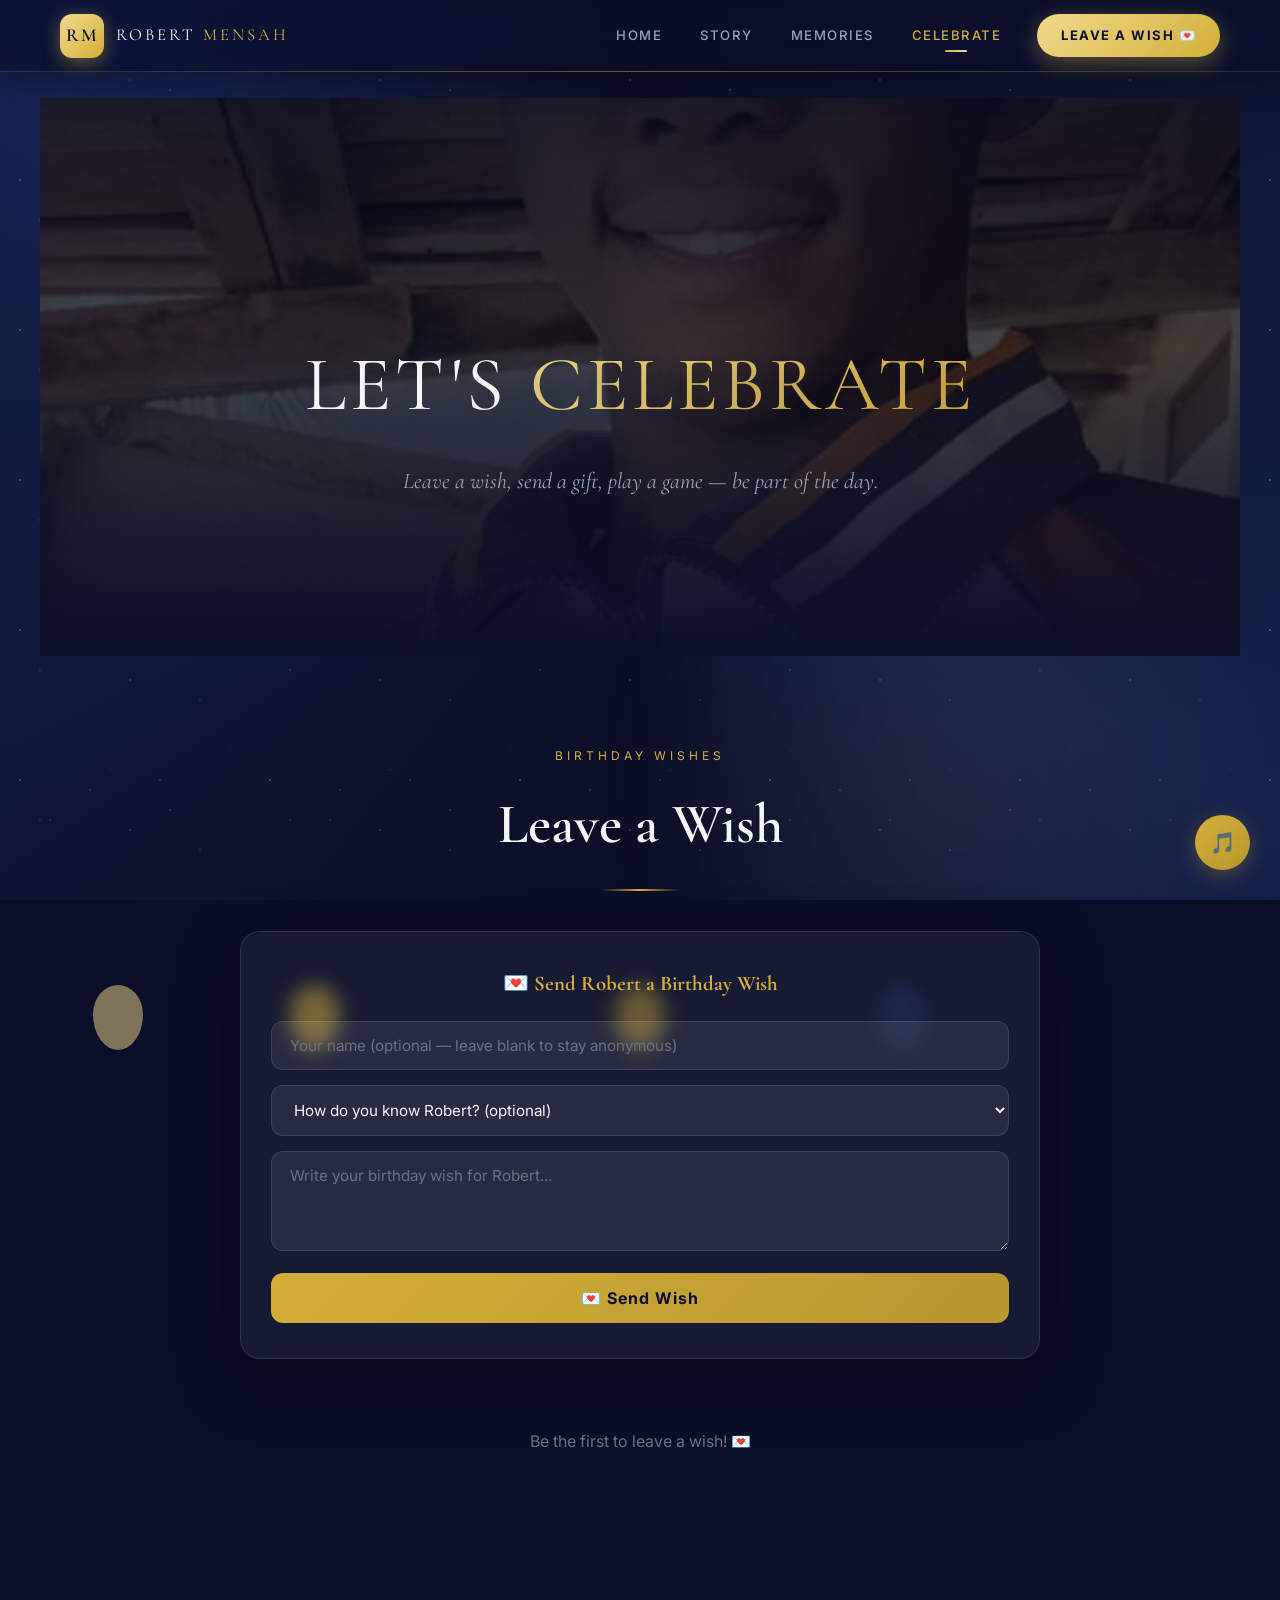
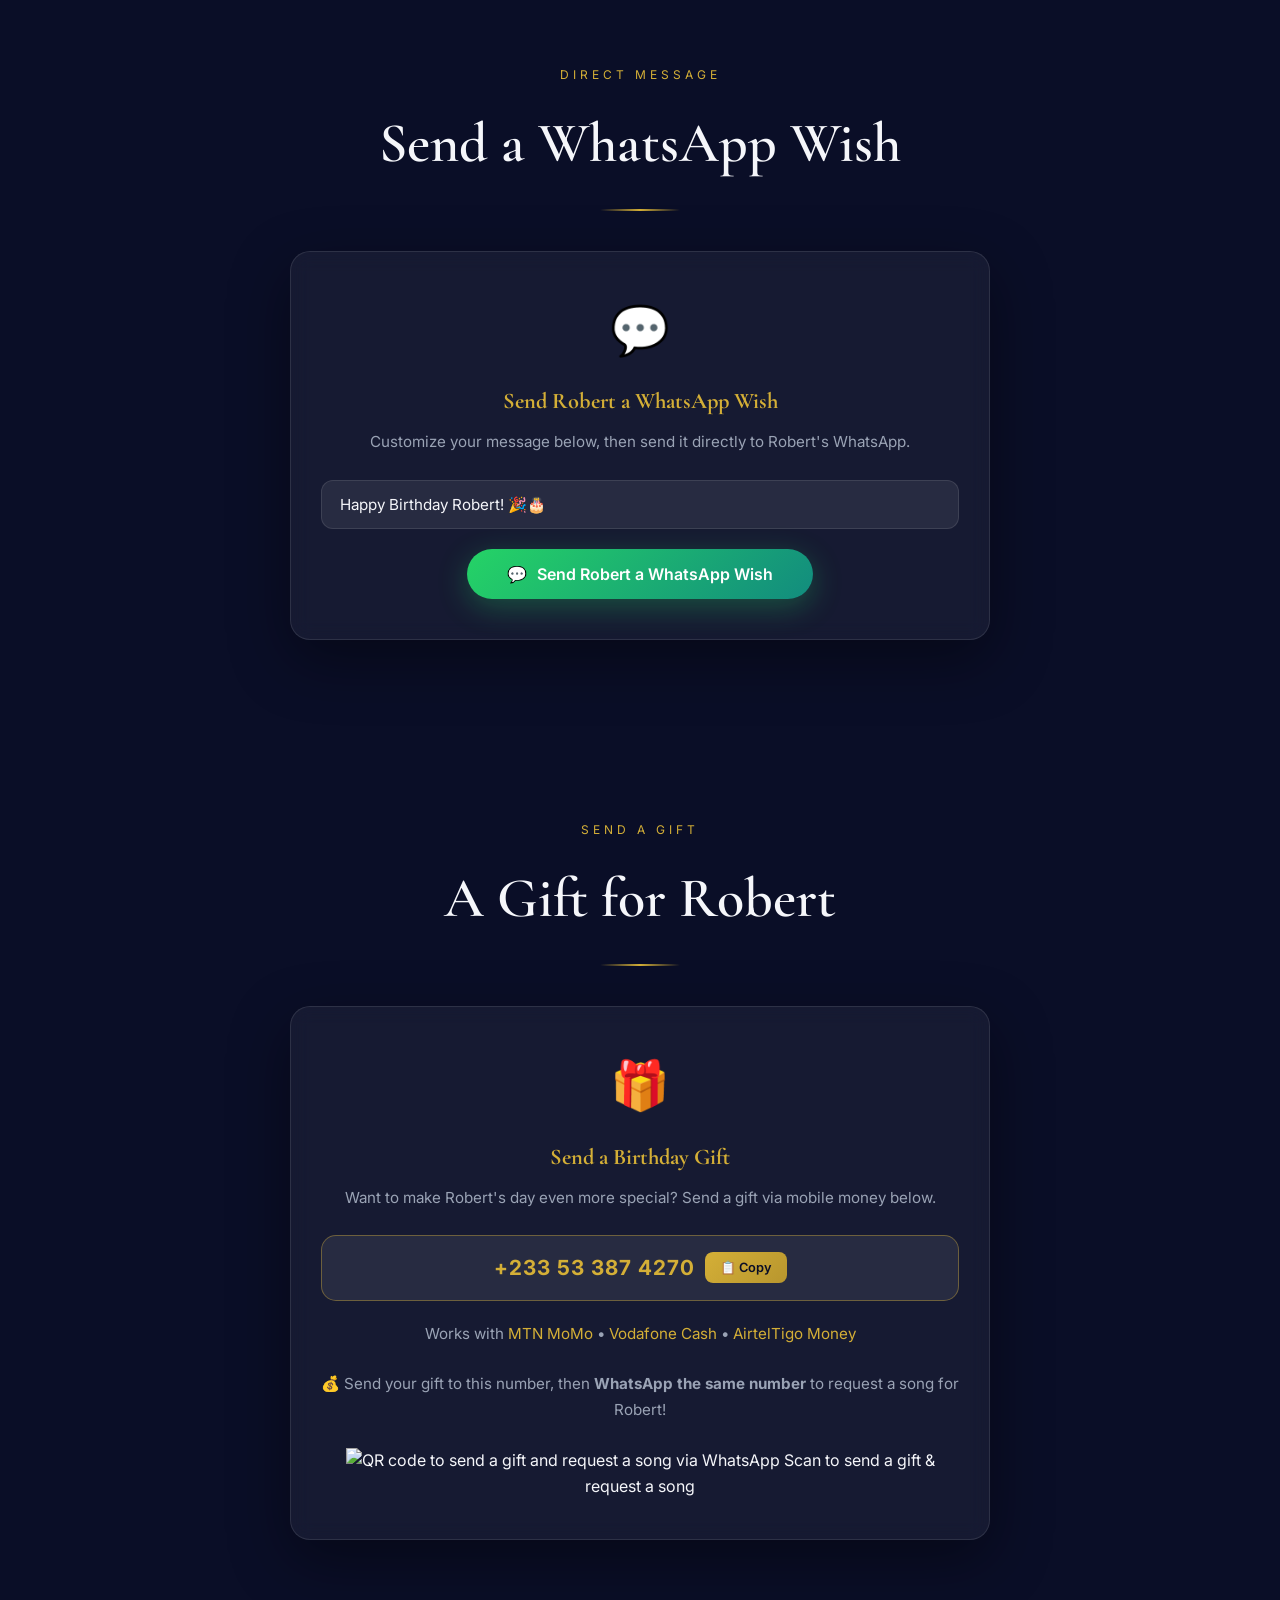
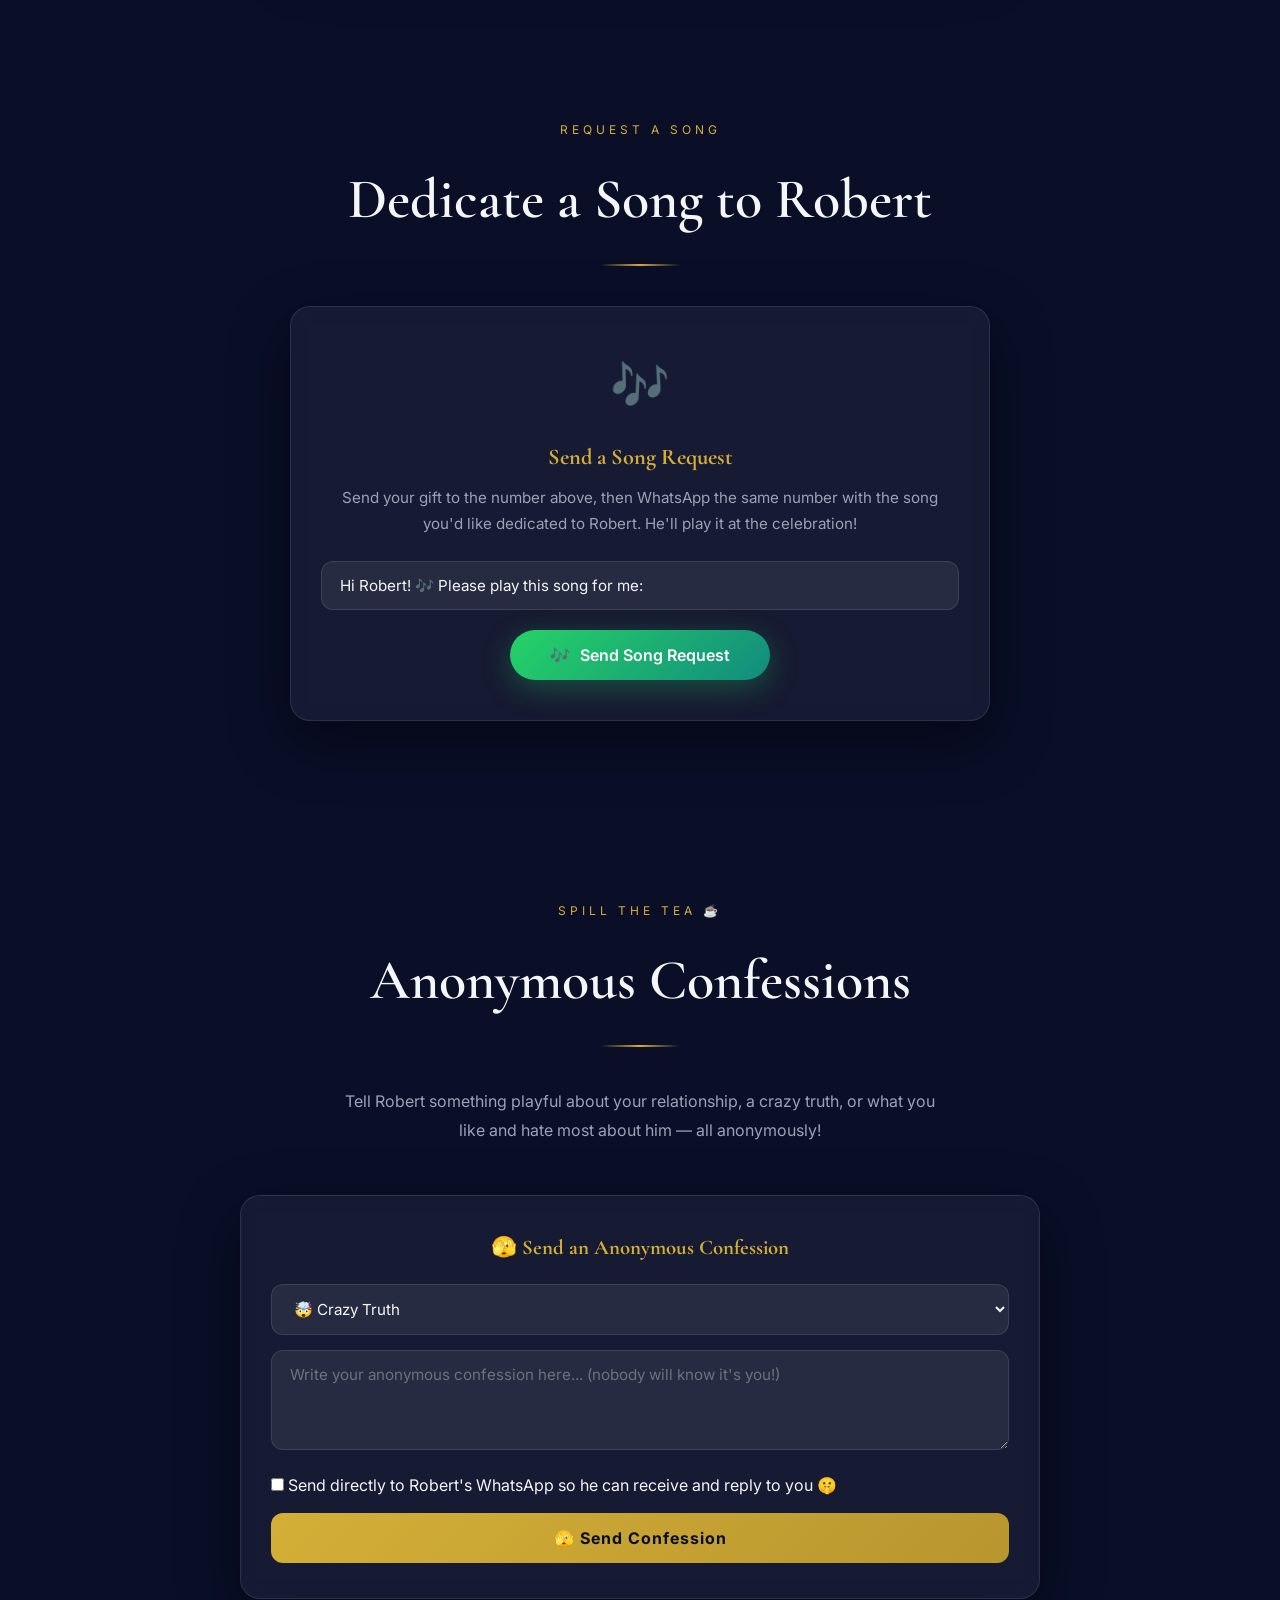
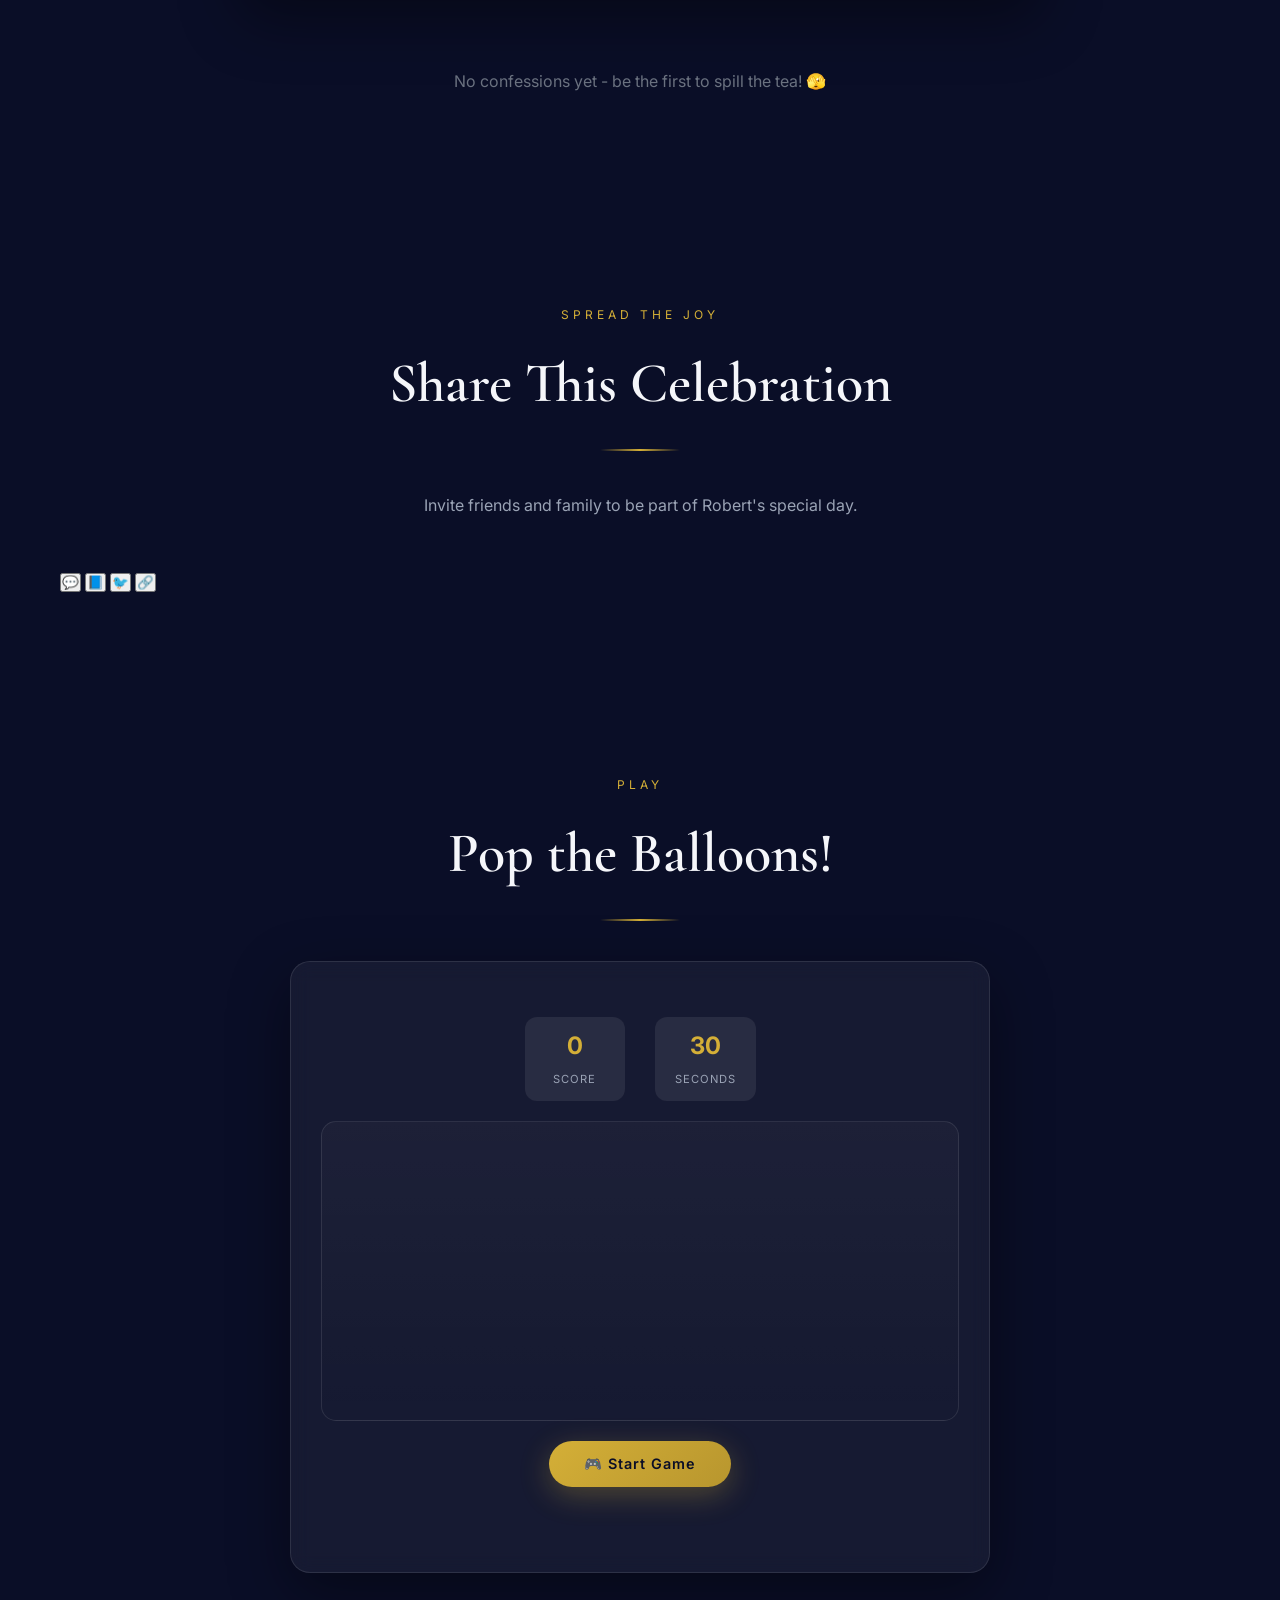
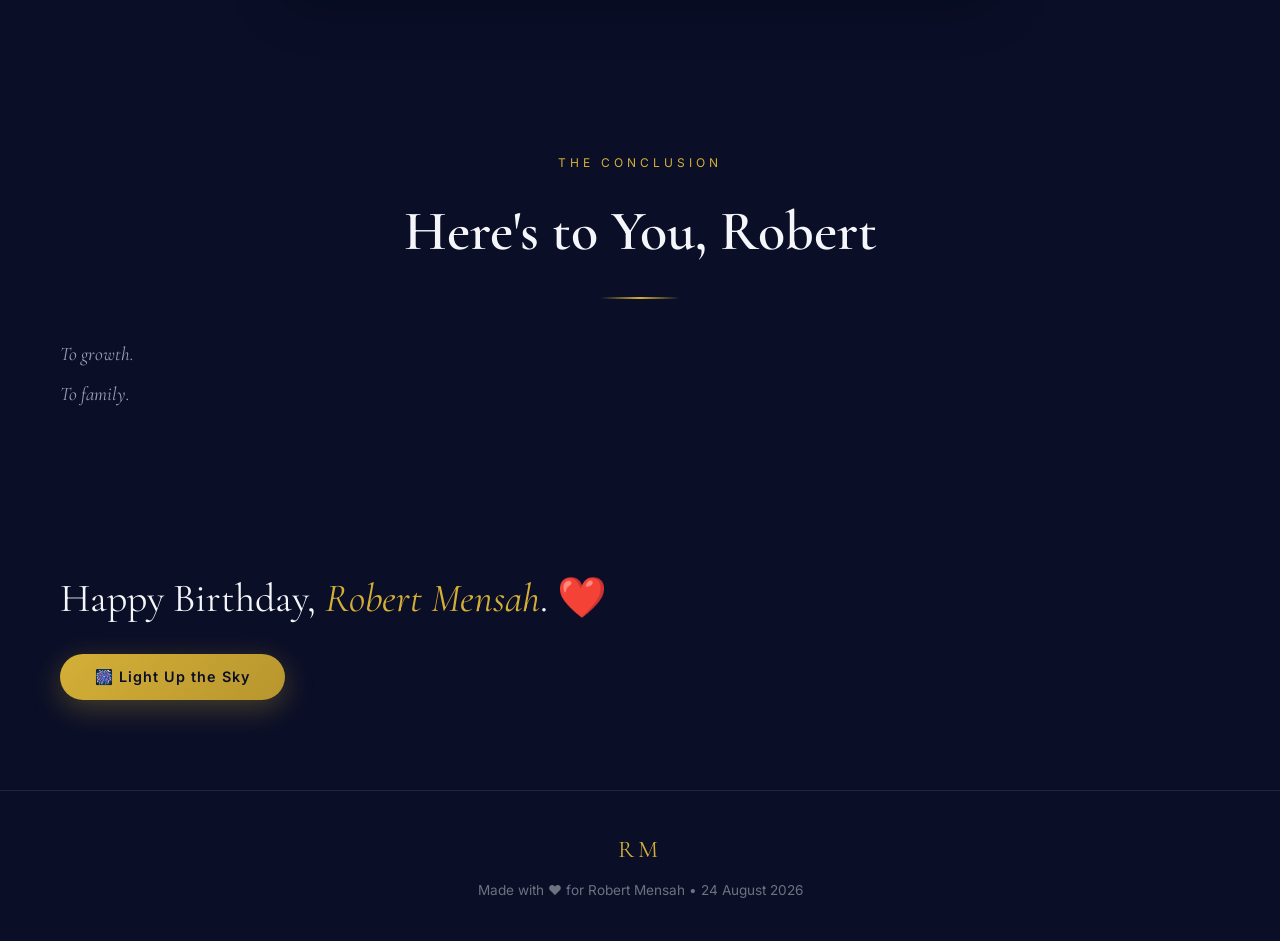
==== commit 563f8e72: "Polish birthday experience and fix gallery accessibility" ====
--- a/celebrate.html
+++ b/celebrate.html
@@ -10,7 +10,6 @@
     <link rel="preconnect" href="https://fonts.googleapis.com">
     <link rel="preconnect" href="https://fonts.gstatic.com" crossorigin>
     <link href="https://fonts.googleapis.com/css2?family=Cormorant+Garamond:ital,wght@0,400;0,600;1,400&family=Inter:wght@300;400;500;600;700&display=swap" rel="stylesheet">
-    <script src="https://twemoji.maxcdn.com/v/13.1.0/twemoji.min.js" crossorigin="anonymous"></script>
     <link rel="stylesheet" href="css/style.css">
 </head>
 <body>
--- a/css/style.css
+++ b/css/style.css
@@ -1275,6 +1275,21 @@
 }
 .easter-toast.show { opacity: 1; transform: translateX(-50%) translateY(0); }
 
+/* ===== WELCOME SCREEN ===== */
+.welcome-screen {
+    position: fixed; inset: 0; z-index: 4000;
+    display: grid; place-items: center; padding: 30px;
+    background: radial-gradient(circle at 50% 35%, rgba(212,175,55,0.16), transparent 36%), var(--midnight);
+    transition: opacity 0.6s ease, visibility 0.6s ease;
+}
+.welcome-screen.leaving { opacity: 0; visibility: hidden; }
+.welcome-content { max-width: 620px; text-align: center; animation: welcomeRise 0.8s ease both; }
+.welcome-kicker { color: var(--gold); font-size: 0.72rem; letter-spacing: 3px; text-transform: uppercase; }
+.welcome-content h2 { margin: 18px 0 14px; color: var(--white); font-family: var(--serif); font-size: clamp(2.4rem, 6vw, 4.8rem); font-weight: 400; line-height: 1.05; }
+.welcome-content p { max-width: 480px; margin: 0 auto 28px; color: var(--muted); line-height: 1.7; }
+@keyframes welcomeRise { from { opacity: 0; transform: translateY(24px); } to { opacity: 1; transform: translateY(0); } }
+body.welcome-active { overflow: hidden; }
+
 /* ===== LIGHTBOX ===== */
 .lightbox {
     display: none; position: fixed; inset: 0;
@@ -1488,7 +1503,9 @@
         transition-duration: 0.01ms !important;
     }
     .bg-gradient, .bg-stars, .bg-stars-gold, .bg-aurora, .bg-aurora-gold { animation: none; }
-    .memory-grid-item, .film-frame, .floating-photo, .polaroid, .fam-card { animation: none; opacity: 1; transform: none; }
+    .memory-grid-item, .mem-stream-item, .film-frame, .floating-photo, .polaroid, .fam-card { animation: none; opacity: 1; transform: none; }
+    .mem-stream-track { animation: none; }
     .floating-photo { animation: none; }
     .quote-text, .final-toast { transition: none; }
-}
+    .welcome-content { animation: none; }
+}
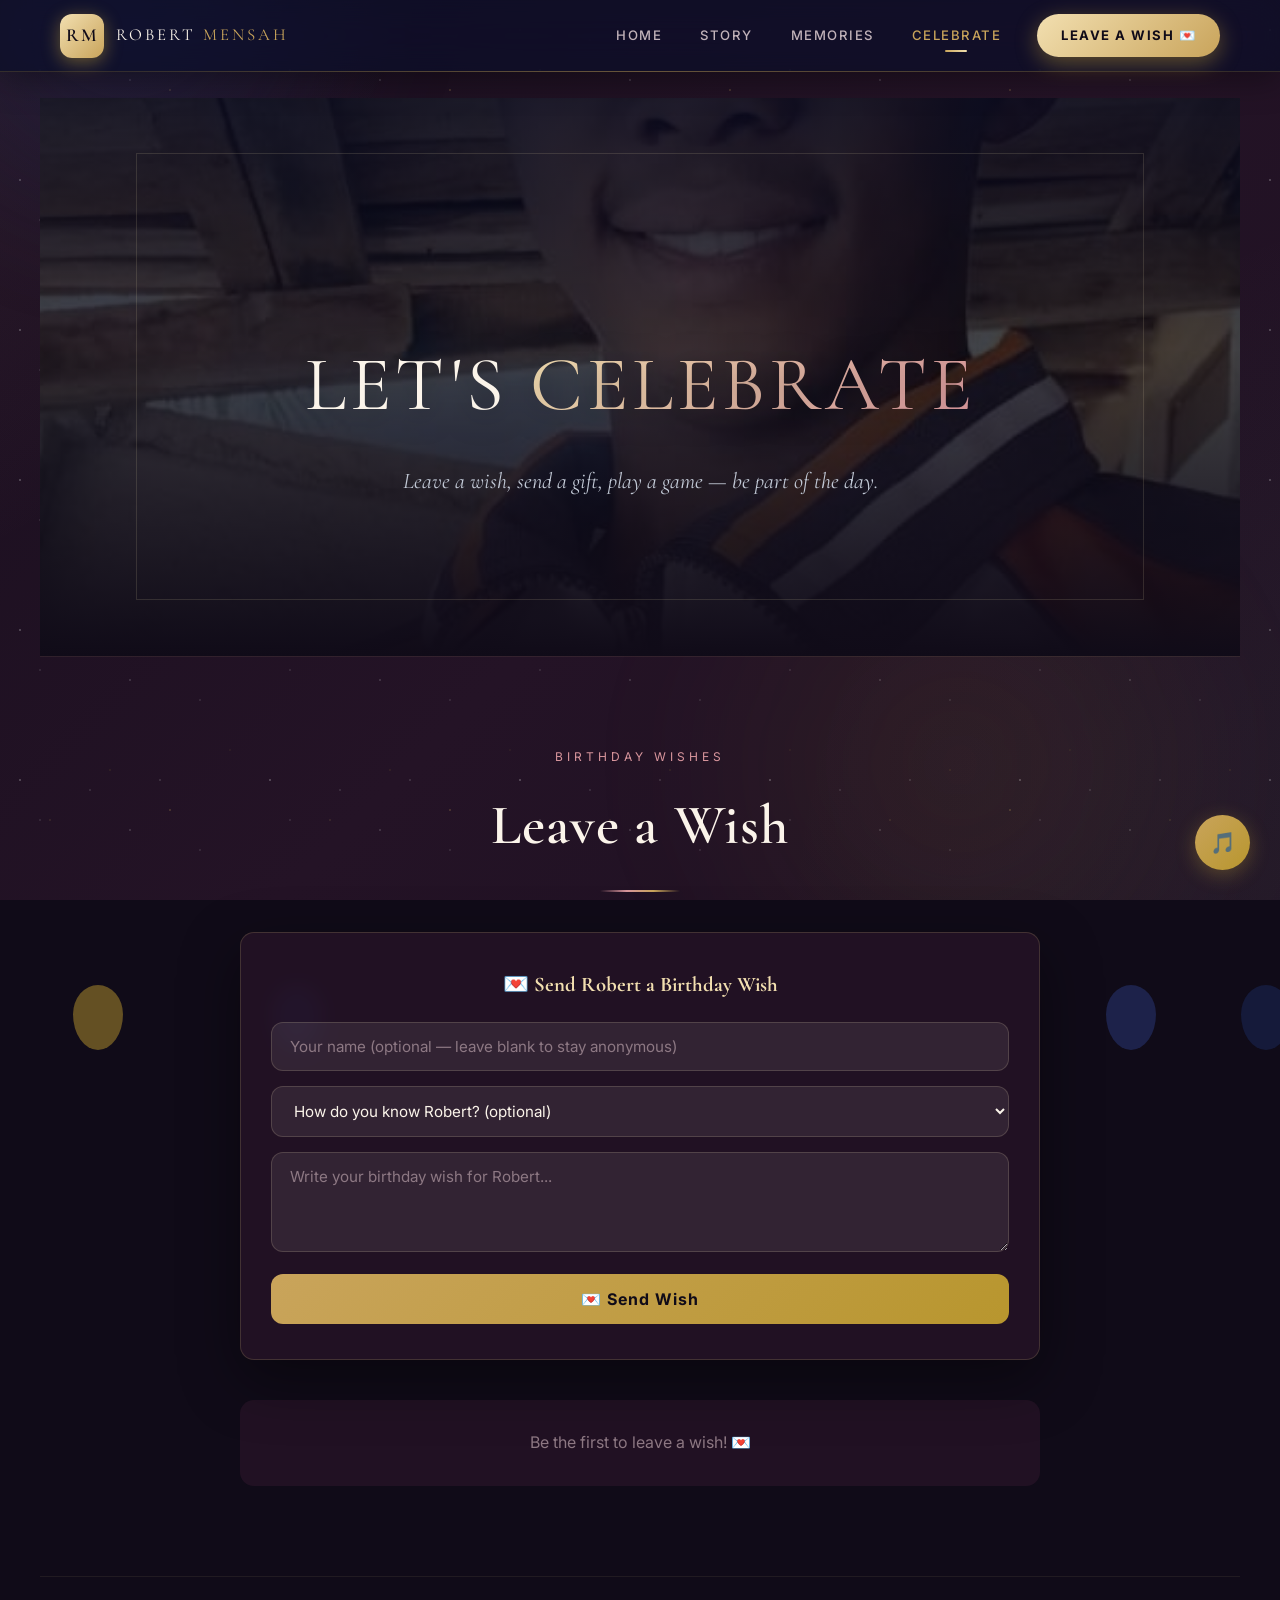
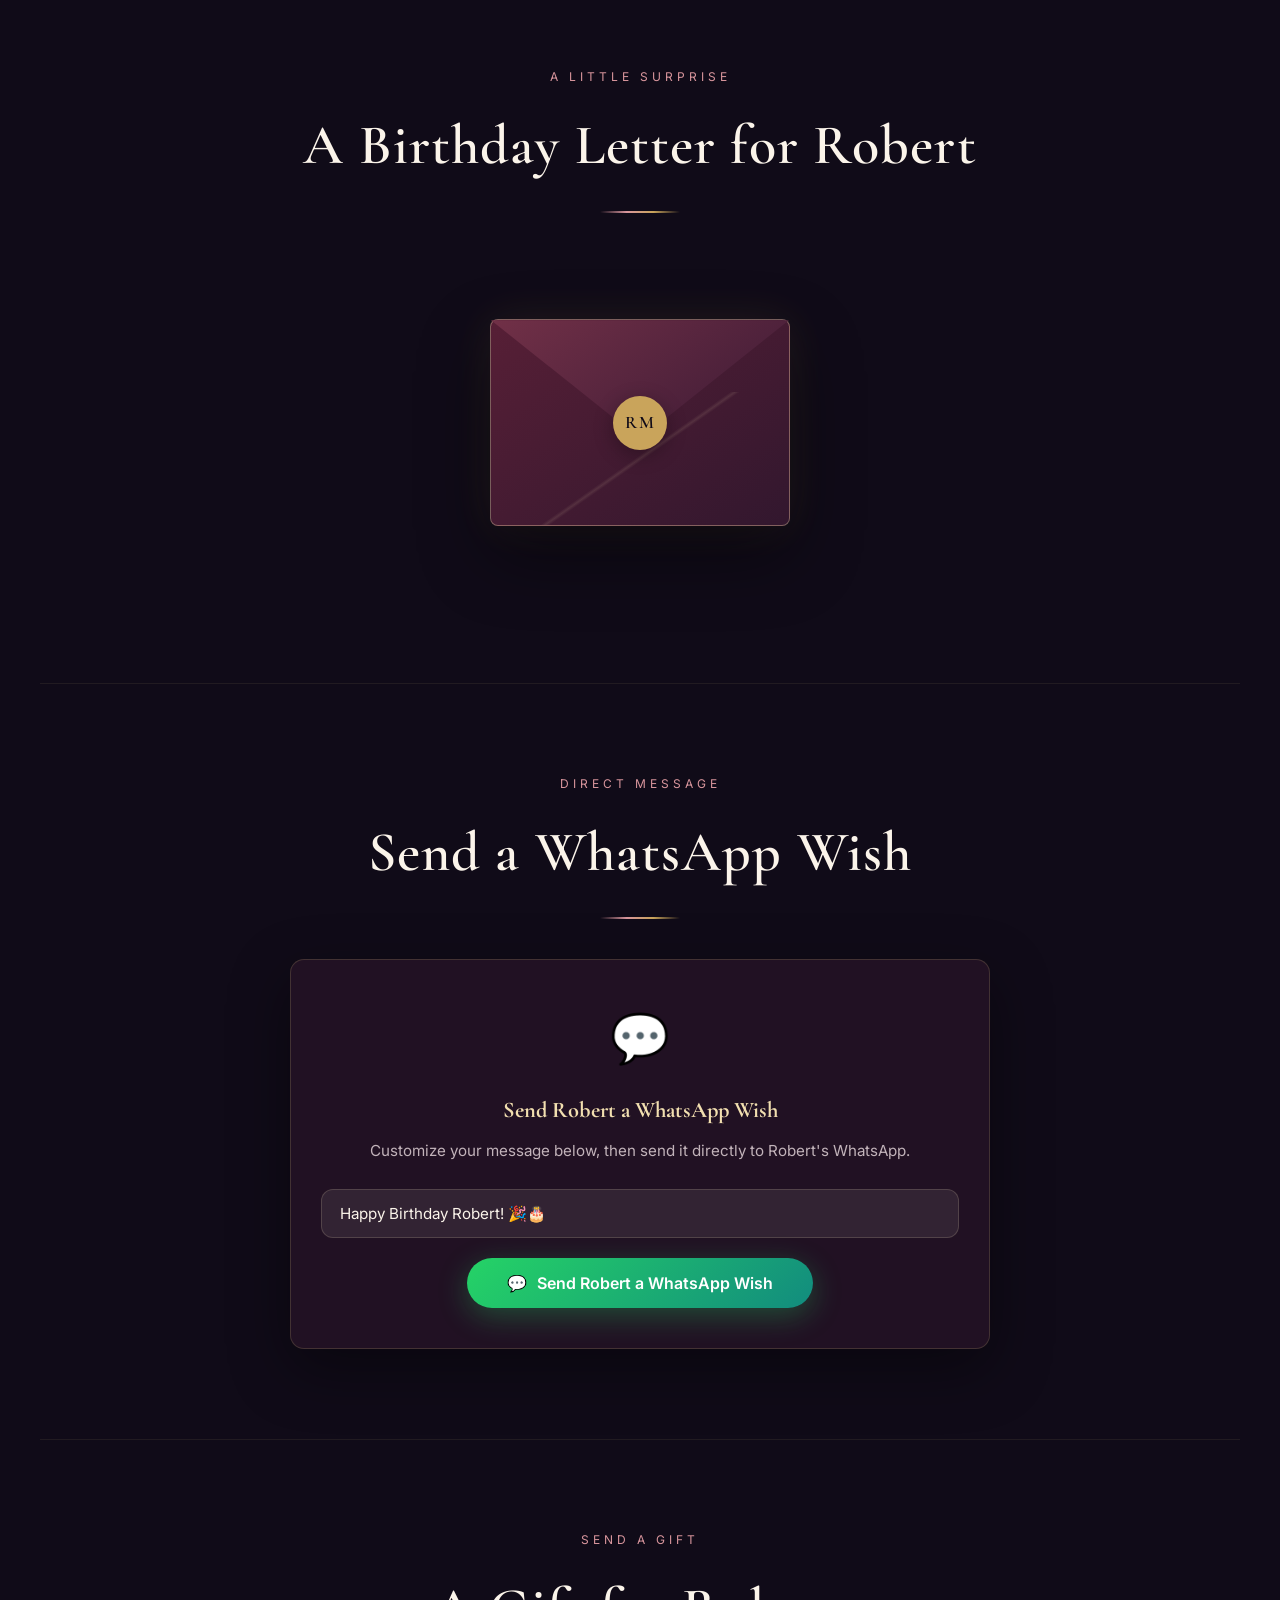
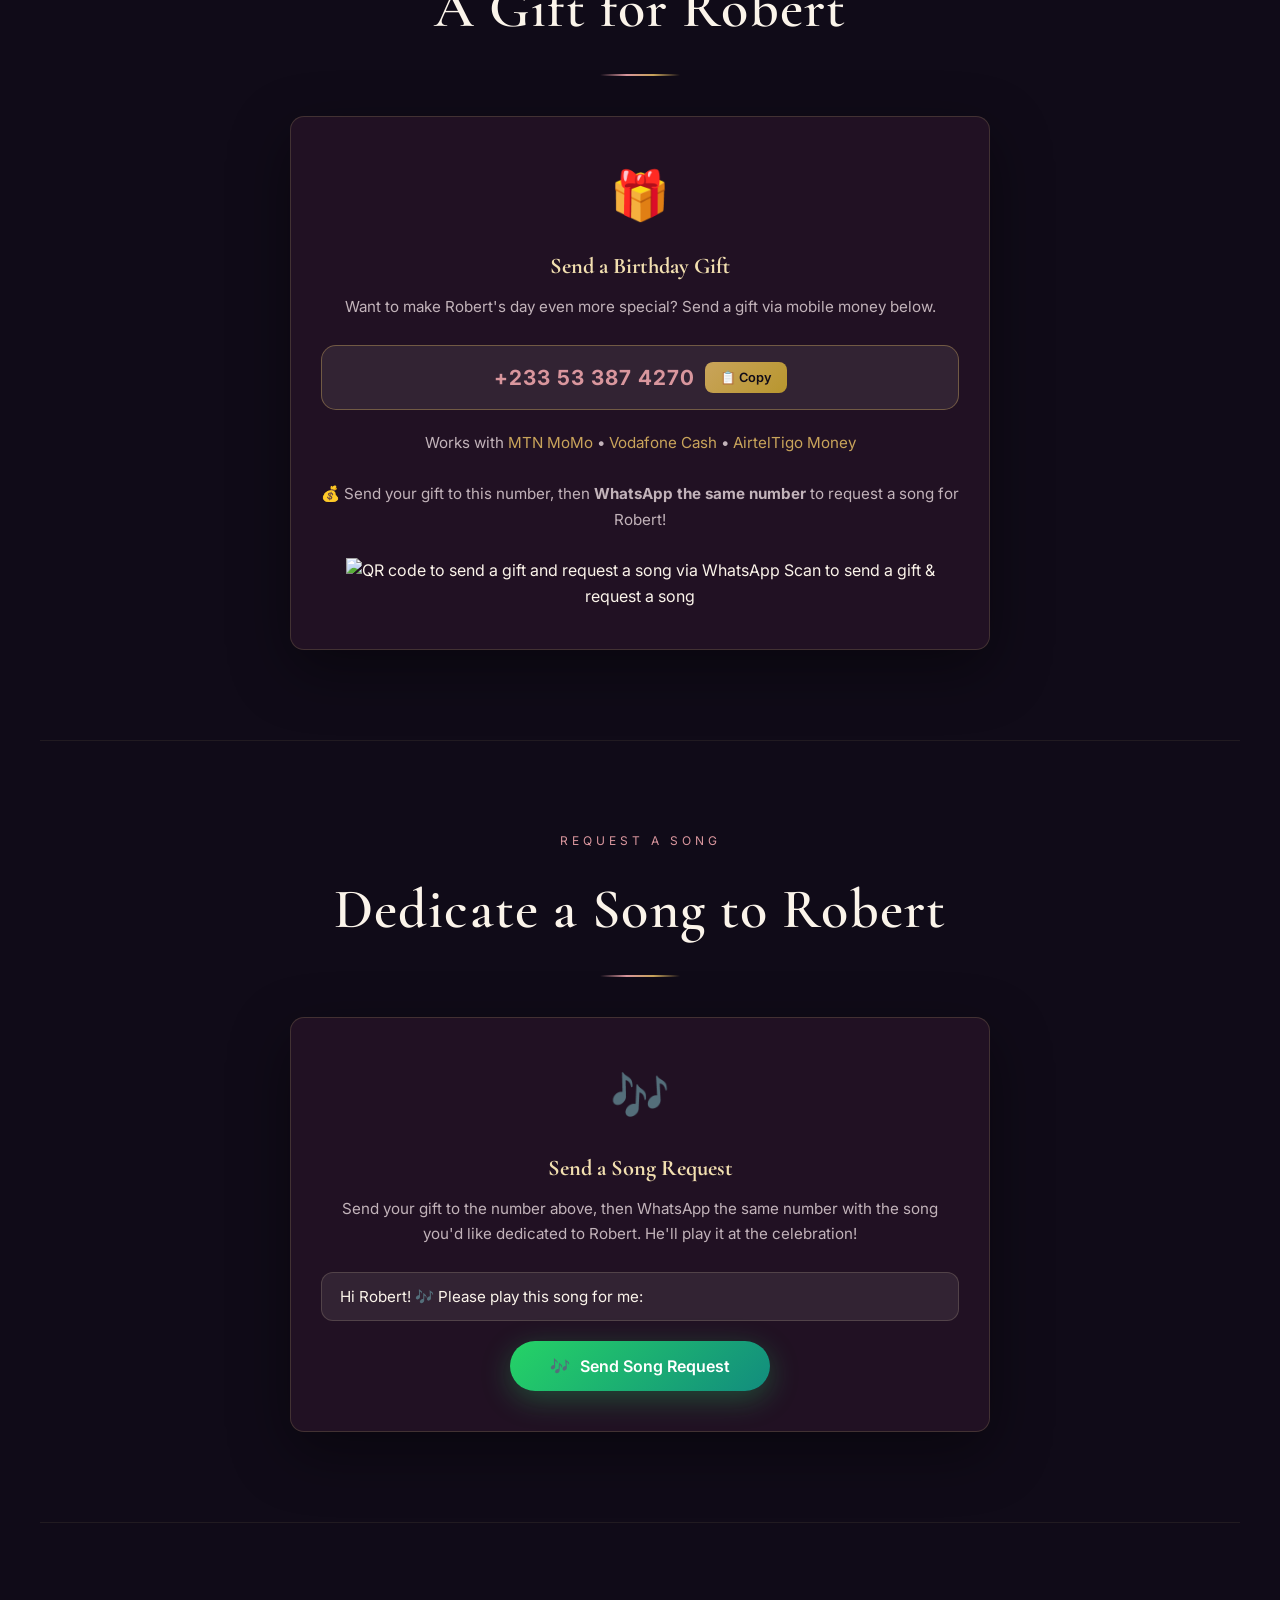
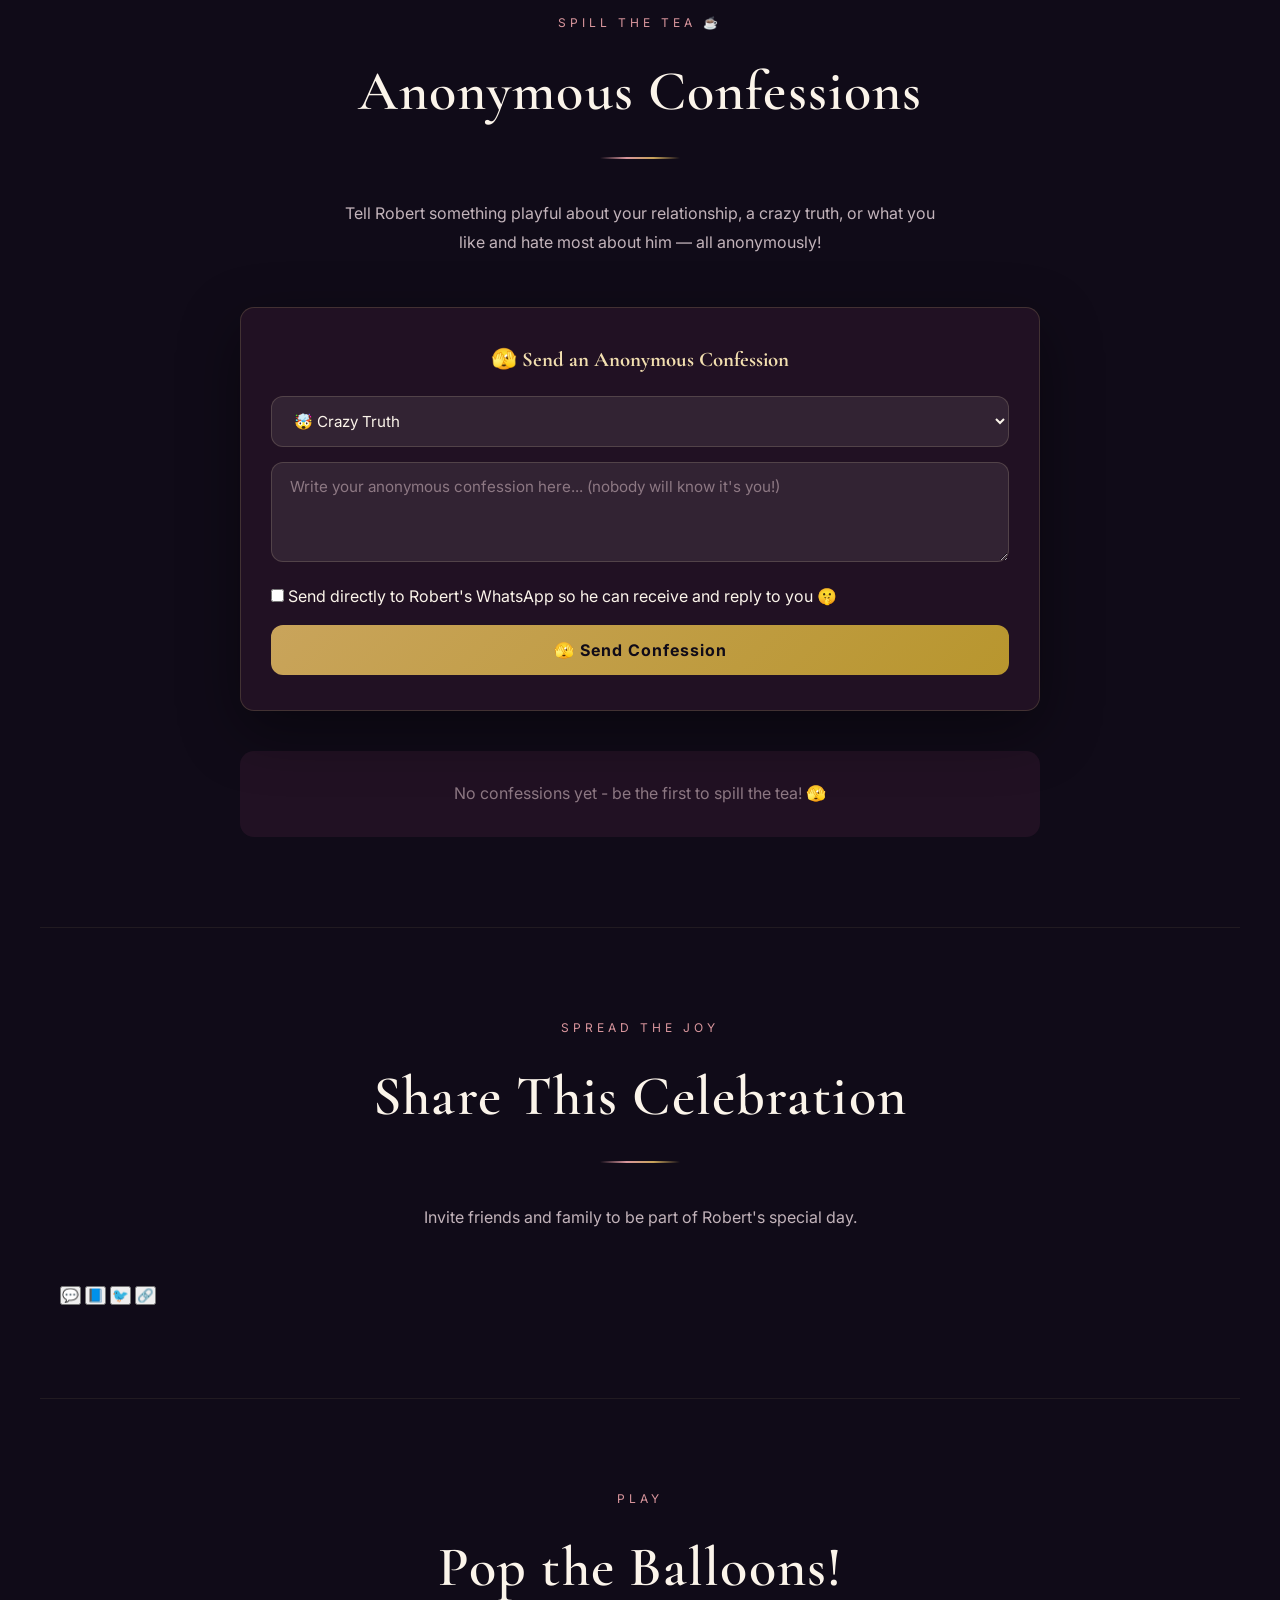
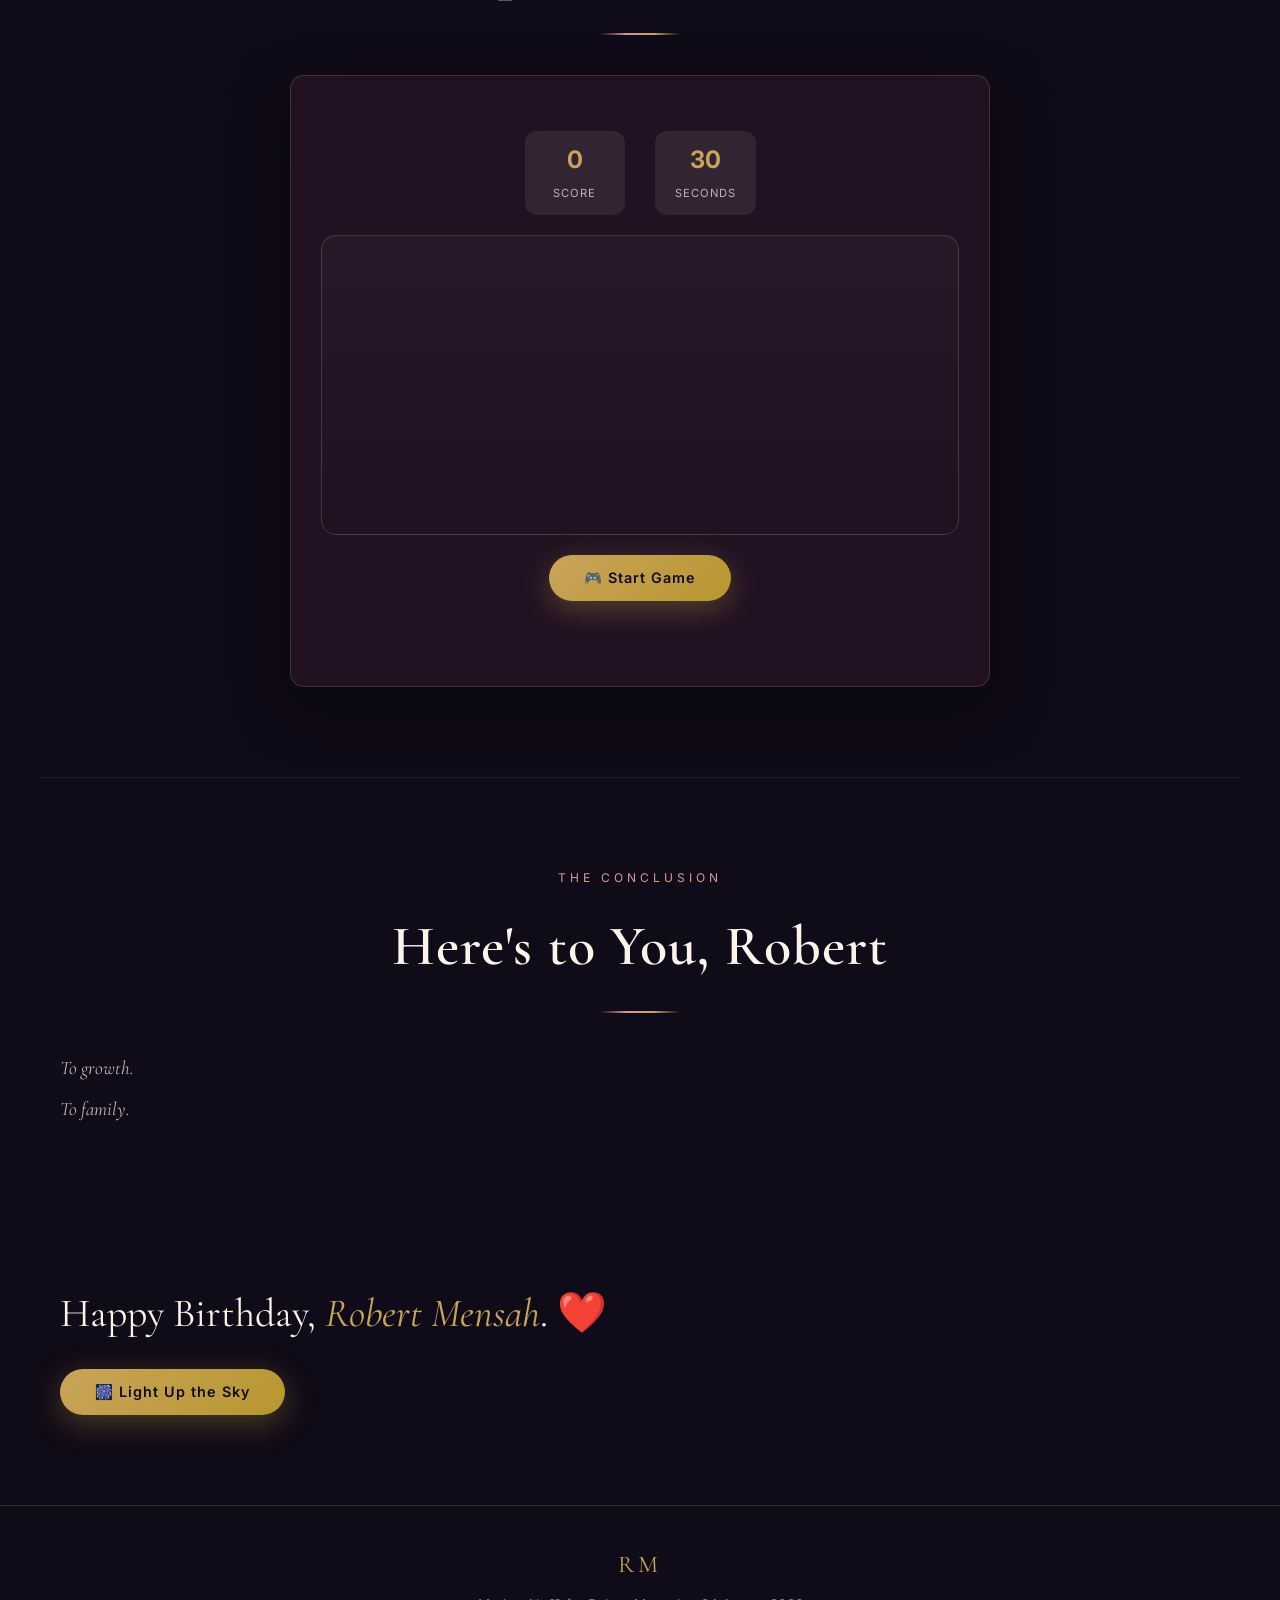
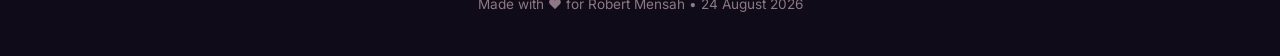
==== commit 7415ef15: "Restore cinematic birthday experience" ====
--- a/celebrate.html
+++ b/celebrate.html
@@ -106,6 +106,26 @@
         </div>
     </section>
 
+    <!-- ===== BIRTHDAY LETTER ===== -->
+    <section class="fade-in letter-section">
+        <div class="section-label">A Little Surprise</div>
+        <h2 class="section-title">A Birthday Letter for Robert</h2>
+        <div class="section-divider"></div>
+        <div class="letter-stage">
+            <button class="envelope" id="envelope" type="button" aria-expanded="false" aria-controls="birthdayLetter" aria-label="Open Robert's birthday letter">
+                <span class="envelope-flap"></span>
+                <span class="envelope-seal" aria-hidden="true">RM</span>
+                <span class="envelope-front"></span>
+            </button>
+            <div class="birthday-letter" id="birthdayLetter" hidden>
+                <p class="letter-kicker">For this beautiful new chapter</p>
+                <p class="letter-copy">Happy Birthday, Robert. May this year bring you more laughter, more unforgettable moments, and more time with the people who make life feel like home.</p>
+                <p class="letter-signoff">With love, from everyone celebrating you.</p>
+                <button class="btn btn-gold letter-close" id="closeLetter" type="button">Close the letter <span aria-hidden="true">×</span></button>
+            </div>
+        </div>
+    </section>
+
     <!-- ===== WHATSAPP ===== -->
     <section class="fade-in">
         <div class="section-label">Direct Message</div>
--- a/css/style.css
+++ b/css/style.css
@@ -1290,6 +1290,23 @@
 @keyframes welcomeRise { from { opacity: 0; transform: translateY(24px); } to { opacity: 1; transform: translateY(0); } }
 body.welcome-active { overflow: hidden; }
 
+/* ===== CINEMATIC BIRTHDAY LETTER ===== */
+.letter-stage { min-height: 340px; display: grid; place-items: center; position: relative; }
+.envelope { width: min(300px, 78vw); aspect-ratio: 1.45; position: relative; border: 1px solid rgba(242,223,176,0.35); border-radius: 8px; background: linear-gradient(145deg, var(--wine), var(--plum)); box-shadow: 0 28px 70px rgba(0,0,0,0.45), 0 0 45px rgba(201,164,91,0.12); cursor: pointer; transition: transform 0.45s ease, box-shadow 0.45s ease; }
+.envelope:hover, .envelope:focus-visible { transform: translateY(-8px) rotate(-1deg); box-shadow: 0 38px 85px rgba(0,0,0,0.55), 0 0 55px rgba(217,150,157,0.2); outline: 2px solid var(--rose); outline-offset: 5px; }
+.envelope-flap { position: absolute; inset: 0 0 auto; height: 58%; background: linear-gradient(145deg, #713047, #3c1a35); clip-path: polygon(0 0, 100% 0, 50% 100%); transform-origin: top; transition: transform 0.55s ease; z-index: 3; }
+.envelope.opened .envelope-flap { transform: rotateX(180deg); }
+.envelope-front { position: absolute; inset: auto 0 0; height: 65%; background: linear-gradient(145deg, transparent 49%, rgba(242,223,176,0.11) 50%, transparent 51%); z-index: 2; }
+.envelope-seal { position: absolute; z-index: 4; left: 50%; top: 50%; transform: translate(-50%, -50%); width: 54px; height: 54px; display: grid; place-items: center; border-radius: 50%; background: var(--gold); color: var(--midnight); font: 600 1.1rem var(--serif); letter-spacing: 2px; box-shadow: 0 5px 20px rgba(0,0,0,0.3); transition: opacity 0.3s ease; }
+.envelope.opened .envelope-seal { opacity: 0; }
+.birthday-letter { position: absolute; z-index: 8; width: min(600px, 88vw); padding: 42px 34px 30px; background: #fbf4ea; color: #32172e; border: 1px solid var(--gold); box-shadow: 0 30px 90px rgba(0,0,0,0.6); text-align: center; opacity: 0; transform: translateY(40px) scale(0.9); transition: opacity 0.4s ease, transform 0.5s cubic-bezier(.2,.9,.3,1.1); }
+.birthday-letter.revealed { opacity: 1; transform: translateY(0) scale(1); }
+.birthday-letter[hidden] { display: none; }
+.letter-kicker { color: #9a5b68; font: 600 0.7rem var(--sans); letter-spacing: 3px; text-transform: uppercase; }
+.letter-copy { margin: 20px auto; max-width: 470px; font: italic 1.5rem/1.55 var(--serif); }
+.letter-signoff { color: #815765; font-size: 0.9rem; margin-bottom: 24px; }
+.letter-close { font-size: 0.75rem; padding: 11px 22px; }
+
 /* ===== LIGHTBOX ===== */
 .lightbox {
     display: none; position: fixed; inset: 0;
@@ -1509,3 +1526,85 @@
     .quote-text, .final-toast { transition: none; }
     .welcome-content { animation: none; }
 }
+
+/* ===== SHARED VISUAL POLISH ===== */
+:root {
+    --midnight: #100b18;
+    --deep-blue: #241326;
+    --royal: #54293f;
+    --gold: #c9a45b;
+    --gold-light: #f2dfb0;
+    --gold-dim: rgba(201, 164, 91, 0.42);
+    --white: #fbf4ea;
+    --muted: #c2b3ba;
+    --muted-dark: #8d7883;
+    --glass: rgba(255, 245, 239, 0.055);
+    --glass-border: rgba(242, 223, 176, 0.17);
+    --rose: #d9969d;
+    --sage: #8eafa2;
+    --plum: #32172e;
+    --wine: #571f36;
+    --surface: rgba(39, 20, 39, 0.78);
+    --surface-strong: rgba(24, 13, 28, 0.94);
+}
+
+.bg-gradient {
+    background: radial-gradient(circle at 12% 18%, rgba(217,150,157,0.14), transparent 28%),
+        radial-gradient(circle at 86% 78%, rgba(142,175,162,0.1), transparent 30%),
+        linear-gradient(135deg, #100b18 0%, #241326 52%, #160d1c 100%);
+    opacity: 1;
+    animation: none;
+}
+
+section:not(.page-hero) { border-top: 1px solid rgba(240, 217, 140, 0.08); }
+.section-label { color: var(--rose); }
+.section-title { letter-spacing: 0.02em; }
+.section-divider { background: linear-gradient(90deg, transparent, var(--rose), var(--gold), transparent); }
+.page-hero h1 .gold { background-image: linear-gradient(135deg, var(--gold-light), var(--rose), var(--gold)); }
+.page-hero p { color: #c1c8d5; }
+.page-hero::after { content: ''; position: absolute; inset: 10% 8%; border: 1px solid rgba(242,223,176,0.14); pointer-events: none; }
+.page-hero h1, .page-hero p, .page-hero > div:not(.page-hero-bg) { animation: heroReveal 0.9s ease both; }
+.page-hero p { animation-delay: 0.15s; }
+.page-hero > div:not(.page-hero-bg) { animation-delay: 0.3s; }
+@keyframes heroReveal { from { opacity: 0; transform: translateY(18px); } to { opacity: 1; transform: translateY(0); } }
+
+.info-card, .panel, .wish-form, .wishes-wall, .fun-card, .game-panel {
+    background: var(--surface);
+    border-color: rgba(240, 217, 140, 0.16);
+    border-radius: 14px;
+}
+.info-card:hover, .panel:hover, .wish-form:hover { border-color: rgba(217,143,136,0.48); }
+.info-card h3, .panel h3, .wish-form h3 { color: var(--gold-light); }
+.card-tag, .phone-number, .share-btn-round { color: var(--rose); }
+
+.memory-grid-item, .mem-stream-item, .floating-photo, .polaroid, .fam-card {
+    border-radius: 10px;
+}
+.memory-grid-item:focus-visible, .mem-stream-item:focus-visible,
+.floating-photo:focus-visible, .polaroid:focus-visible, .fam-card:focus-visible {
+    outline: 2px solid var(--rose);
+    outline-offset: 4px;
+}
+.friend-gallery { display: grid; grid-template-columns: repeat(5, minmax(0, 1fr)); gap: var(--spacing-sm); max-width: 1100px; margin: 0 auto; }
+.friend-card { position: relative; min-width: 0; overflow: hidden; border: 1px solid var(--glass-border); border-radius: 10px; background: var(--surface); cursor: pointer; box-shadow: 0 18px 40px rgba(0,0,0,0.35); }
+.friend-card img { display: block; width: 100%; aspect-ratio: 4 / 5; object-fit: cover; transition: transform 0.4s ease; }
+.friend-card span { display: block; padding: 12px 10px; color: var(--gold-light); font-family: var(--serif); font-size: 1.15rem; text-align: center; }
+.friend-card:hover img { transform: scale(1.06); }
+.friend-card:focus-visible { outline: 2px solid var(--rose); outline-offset: 4px; }
+
+@media (max-width: 600px) {
+    section { padding: 68px 16px; }
+    .page-hero { min-height: 72vh; padding: 120px 18px 70px; }
+    .page-hero h1 { letter-spacing: 2px; }
+    .section-title { font-size: clamp(2rem, 10vw, 2.8rem); }
+    .btn { width: 100%; justify-content: center; padding-inline: 22px; }
+    .page-hero > div[style] { width: min(100%, 320px); }
+    .countdown-container { gap: 8px; }
+    .countdown-box { min-width: calc(50% - 8px); padding: 20px 10px; }
+    .countdown-number { font-size: 2.2rem; }
+    .letter-stage { min-height: 300px; }
+    .birthday-letter { padding: 32px 22px 24px; }
+    .letter-copy { font-size: 1.25rem; }
+    .friend-gallery { grid-template-columns: repeat(2, minmax(0, 1fr)); }
+    .friend-card:last-child { grid-column: 1 / -1; width: calc(50% - 4px); justify-self: center; }
+}
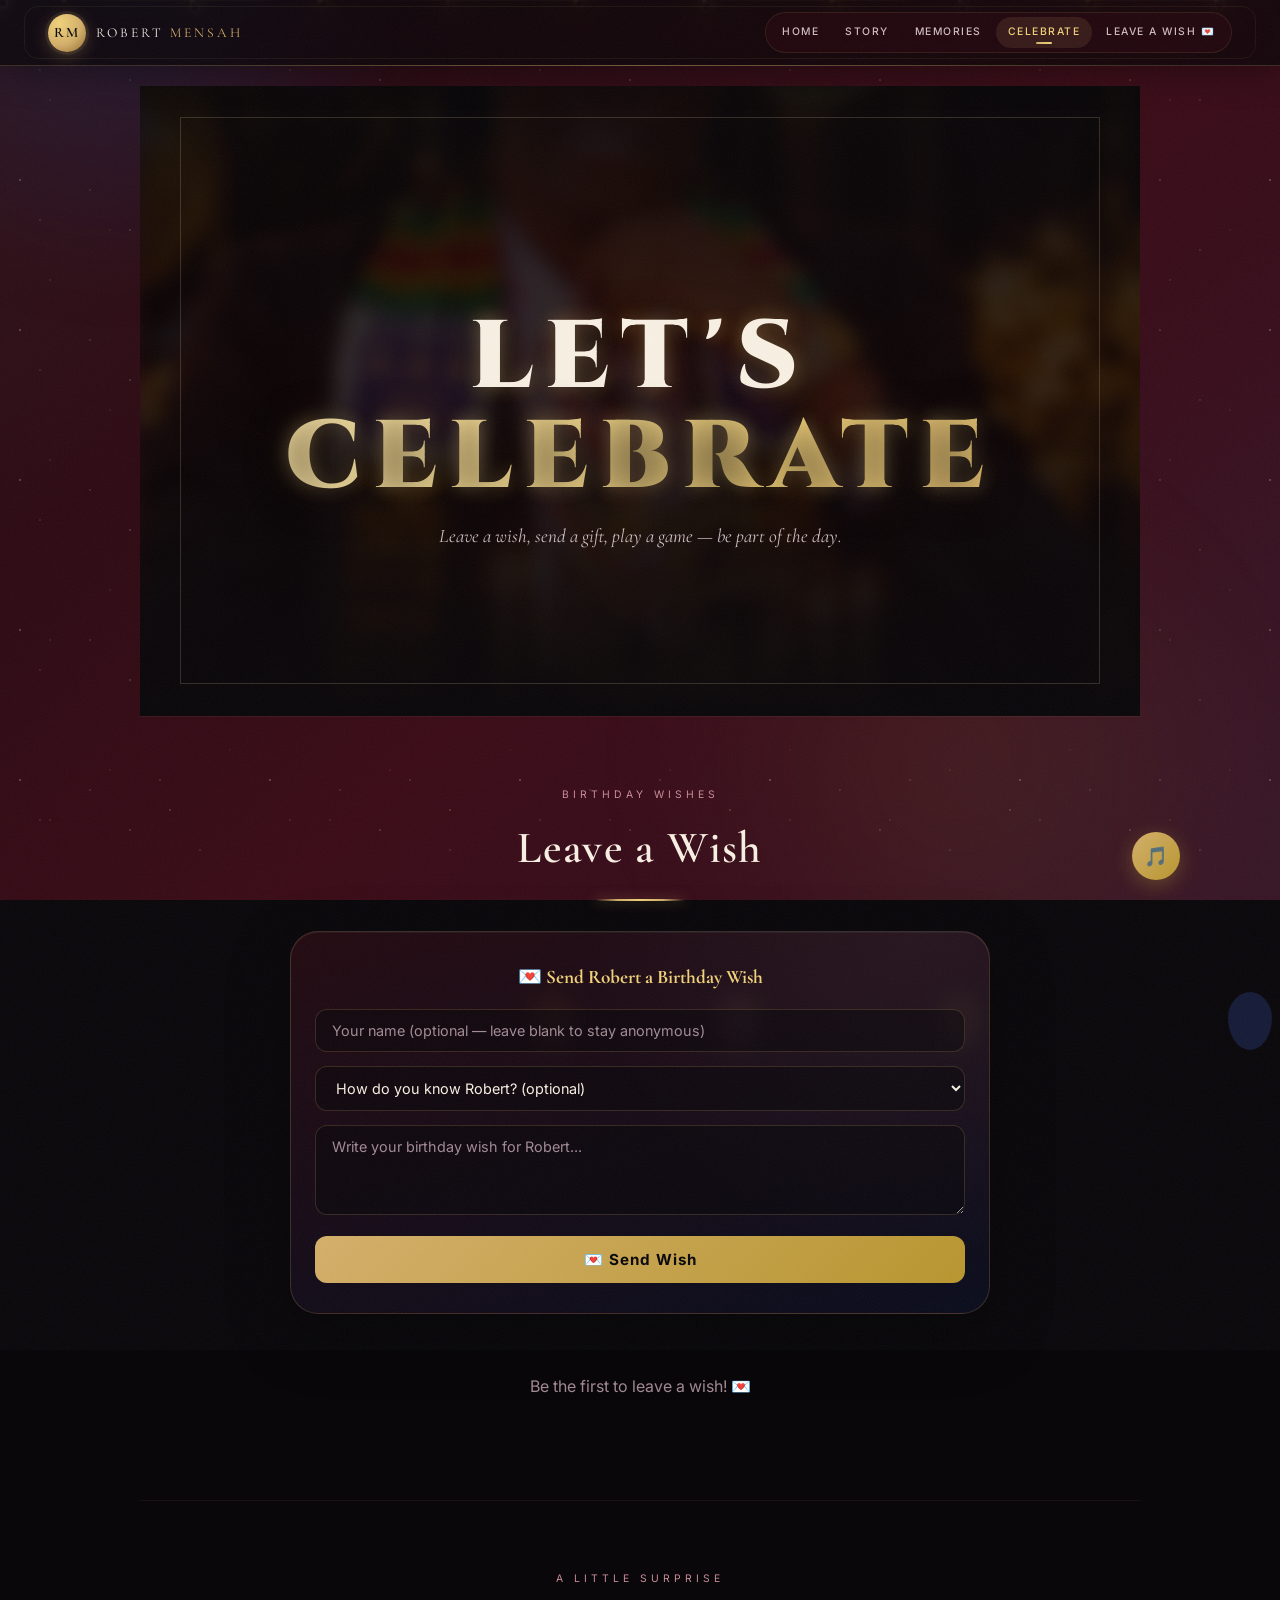
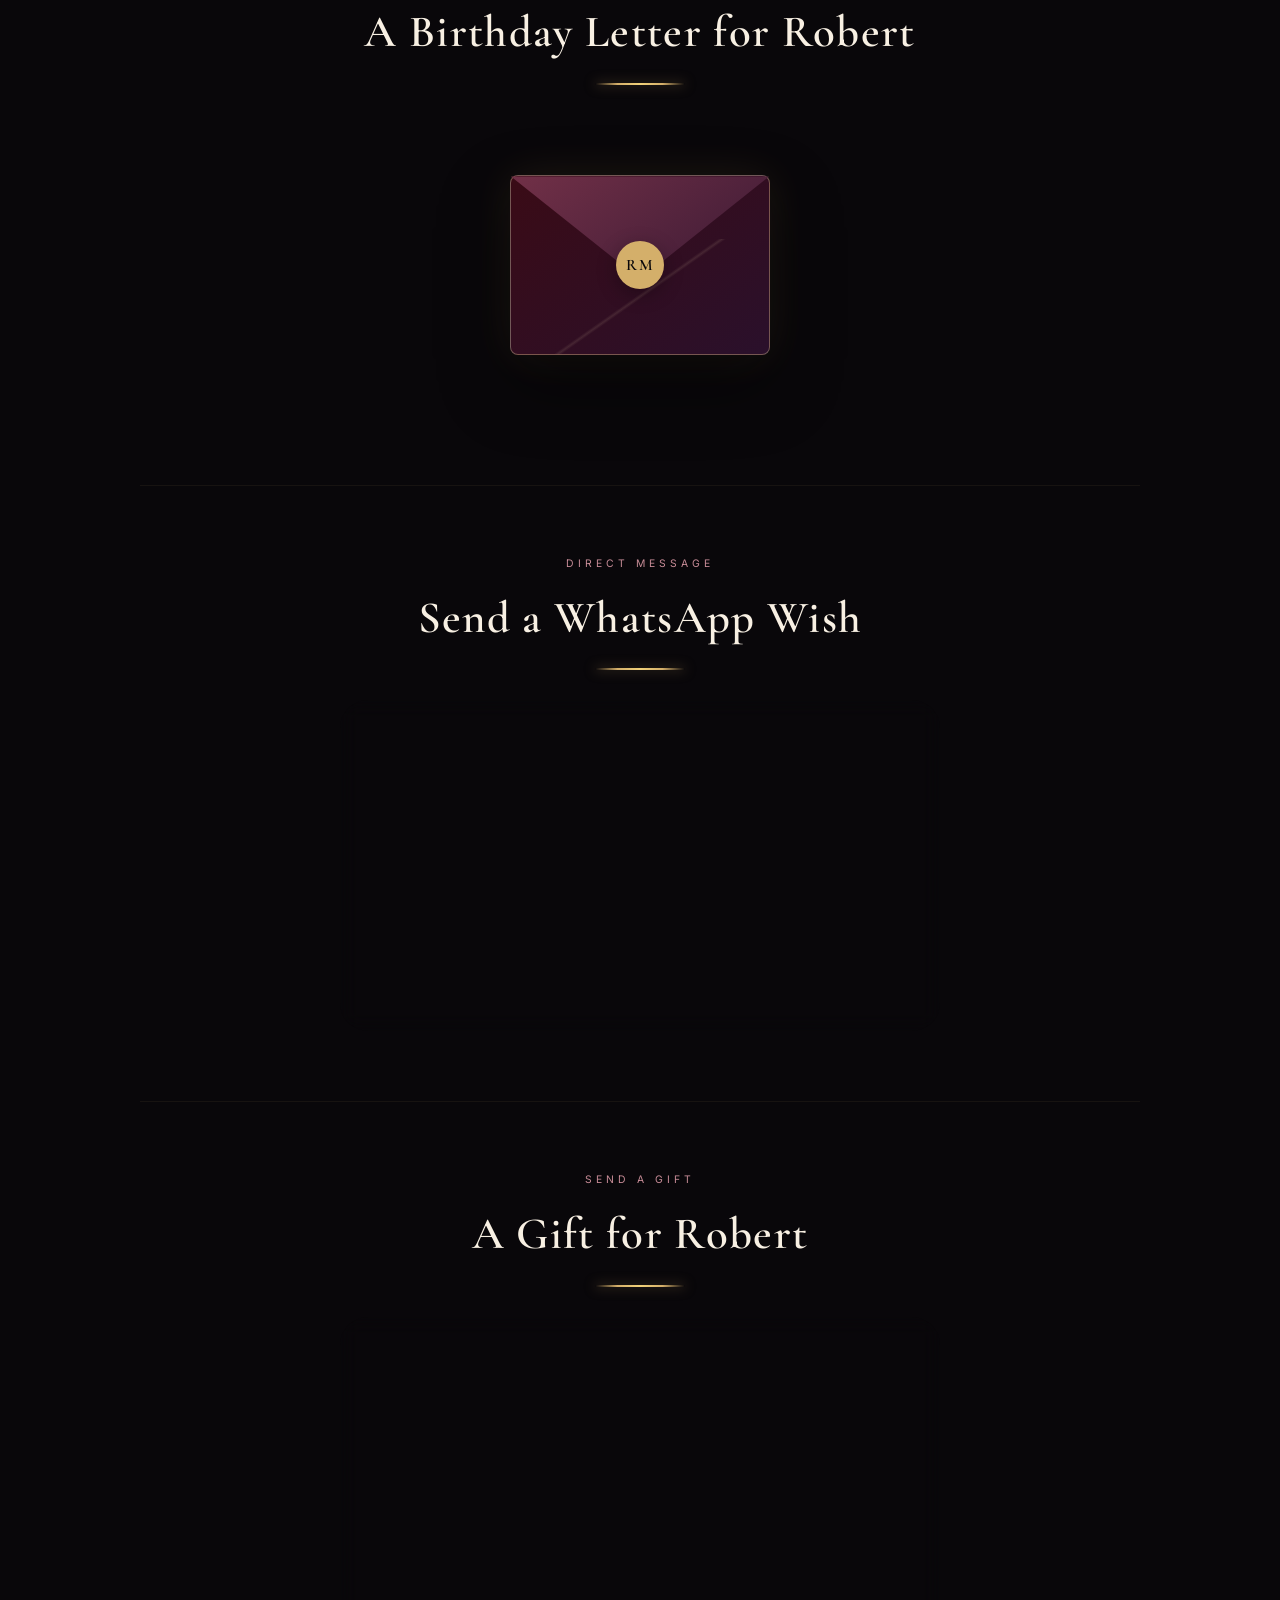
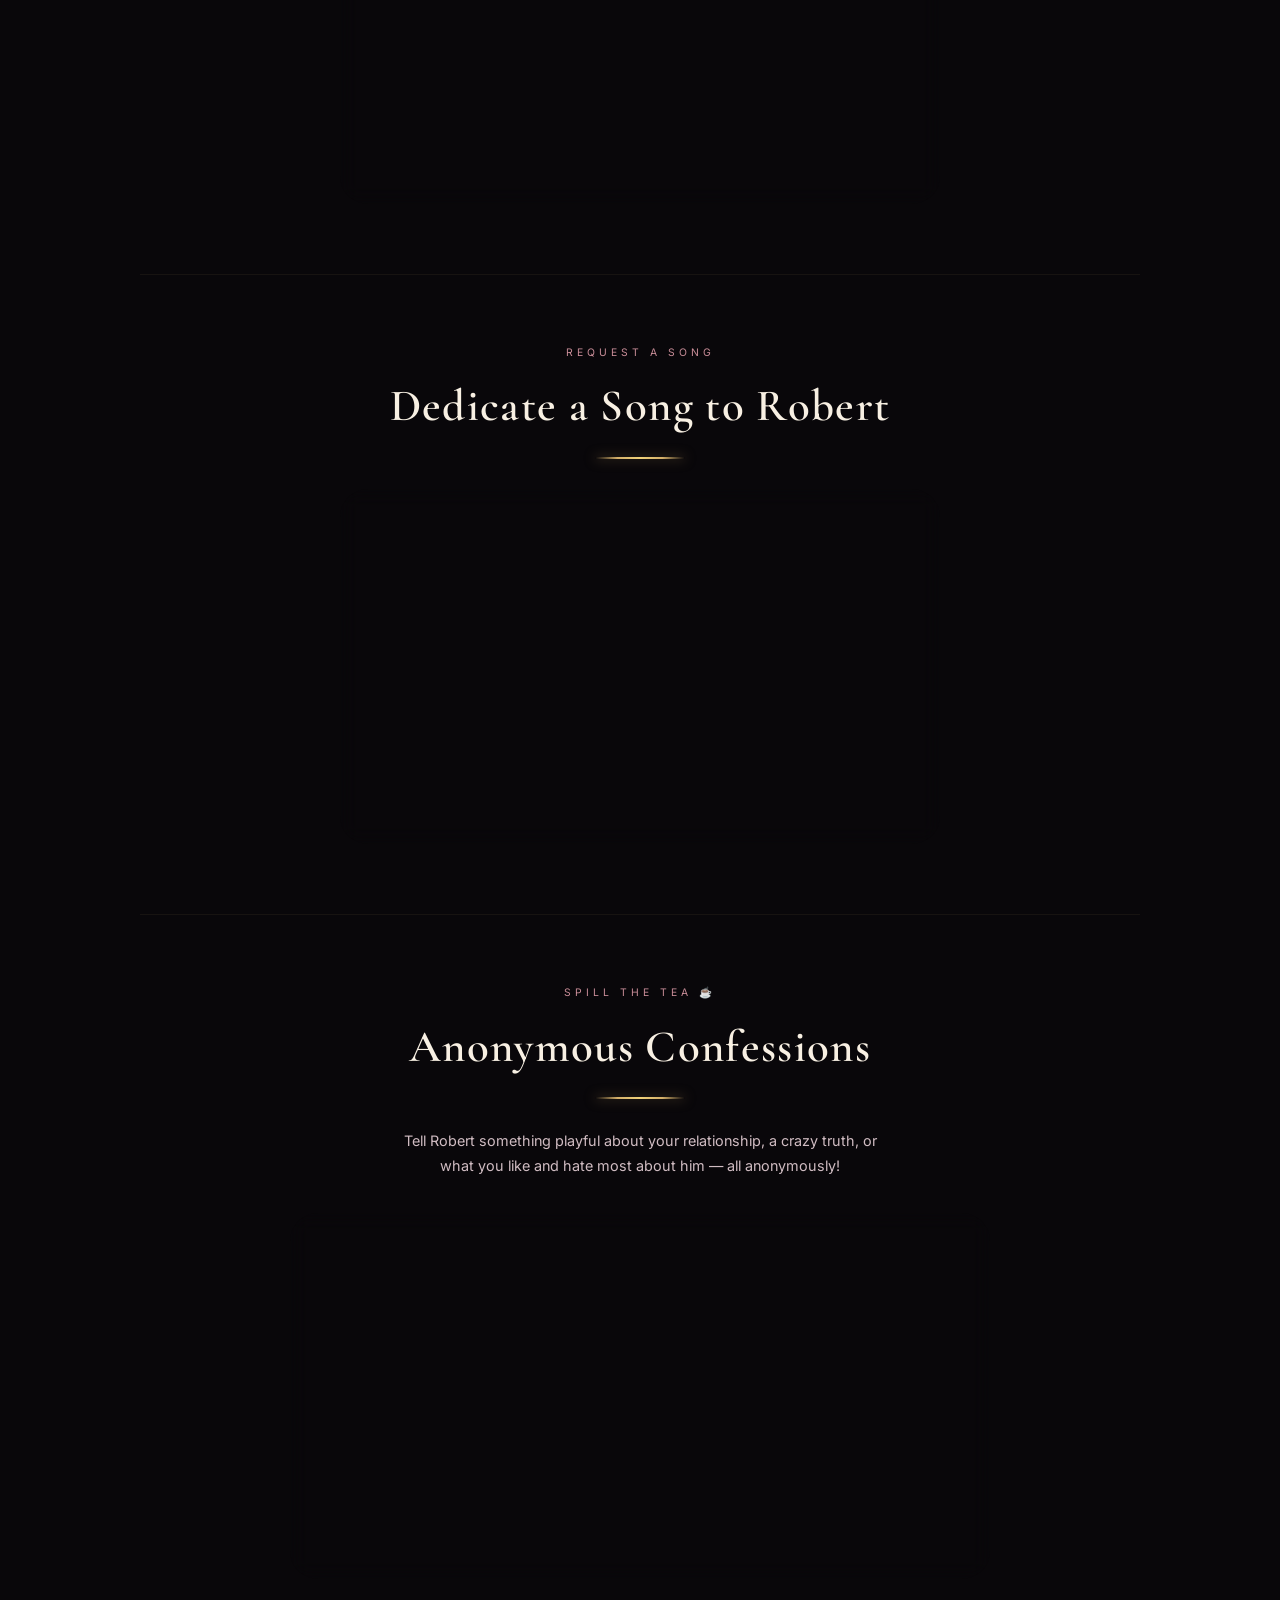
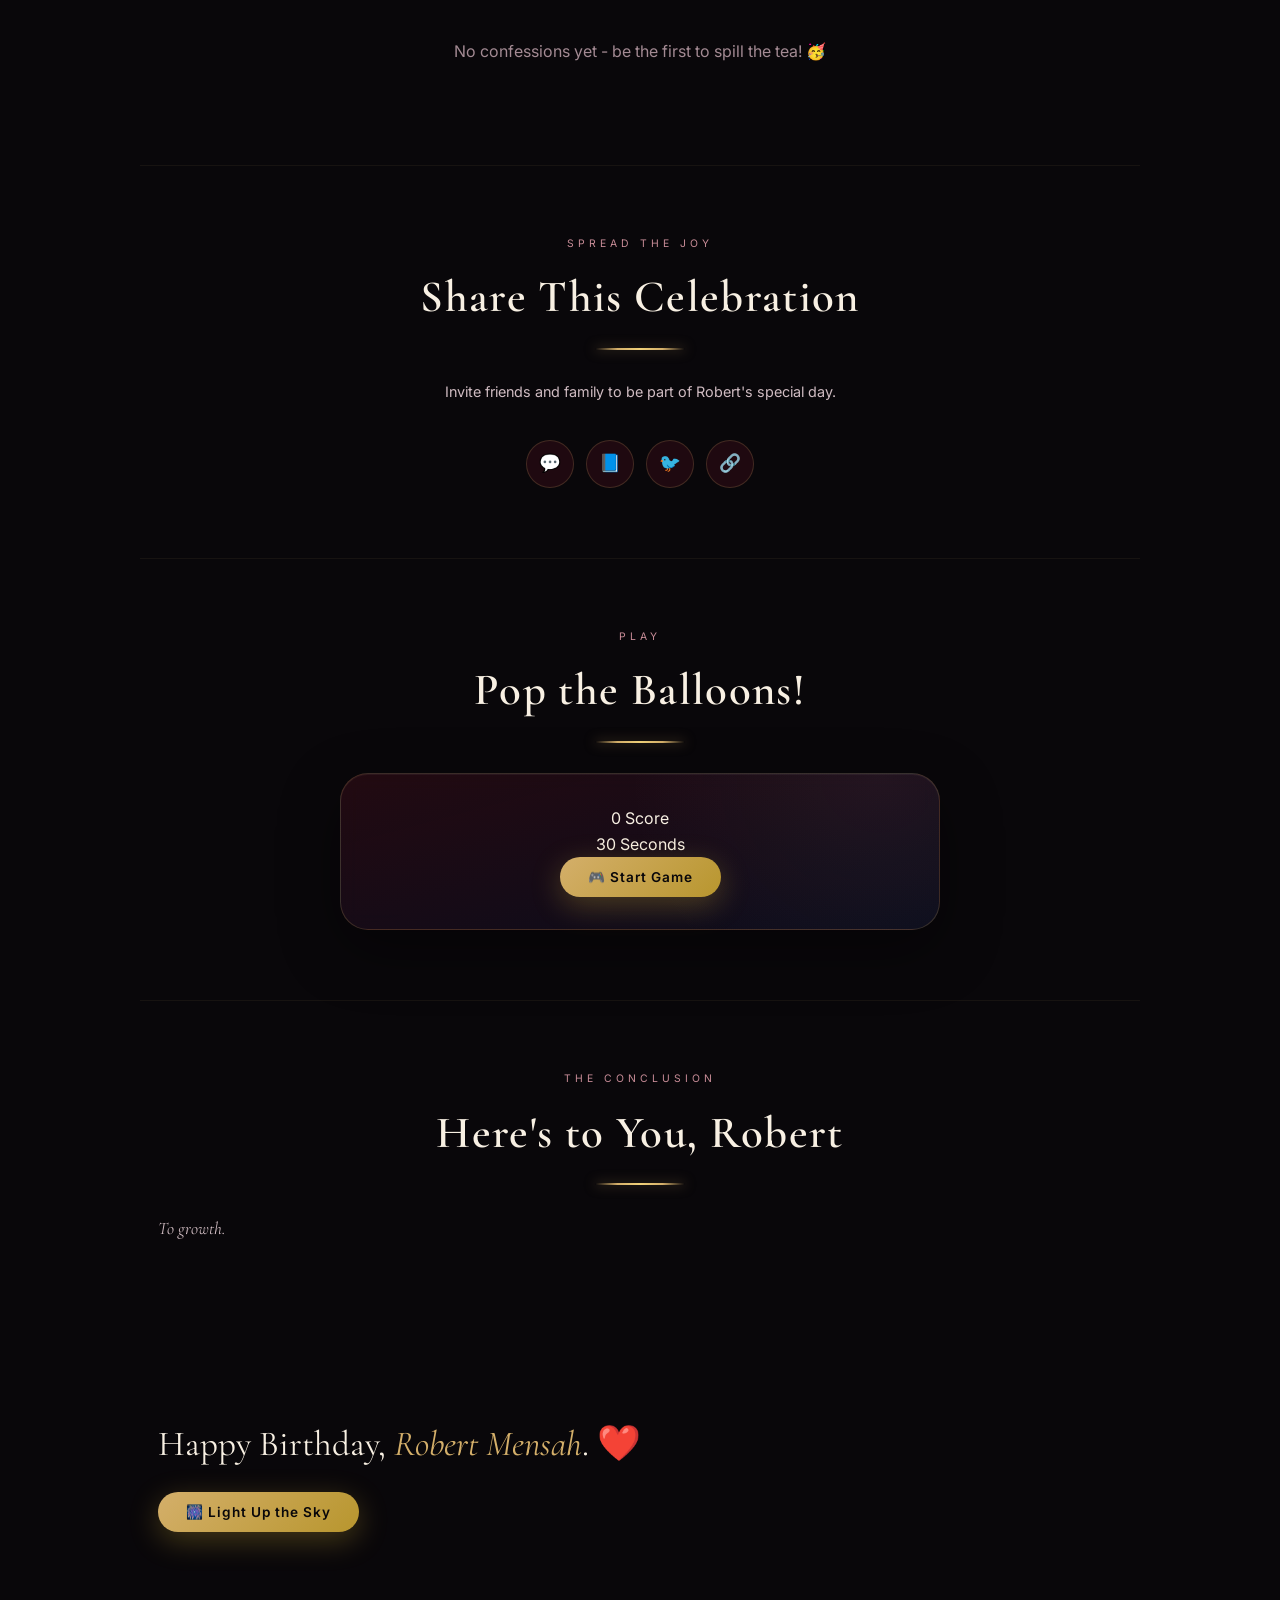
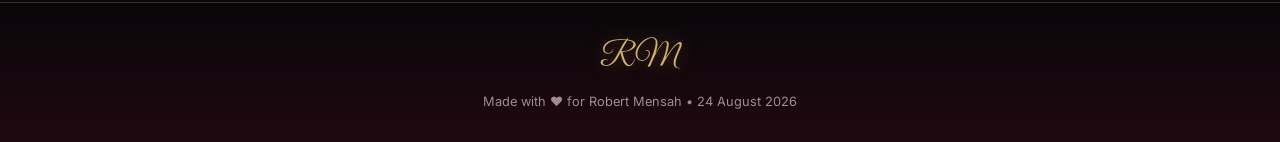
==== commit b63d8501: "Add Robert Mensah hero, full photo gallery with true names, heart letter, mobile polish, offline mus" ====
--- a/celebrate.html
+++ b/celebrate.html
@@ -2,14 +2,14 @@
 <html lang="en">
 <head>
     <meta charset="UTF-8">
-    <meta name="viewport" content="width=device-width, initial-scale=1.0">
+    <meta name="viewport" content="width=device-width, initial-scale=1.0, viewport-fit=cover">
     <meta name="description" content="Celebrate Robert Mensah's birthday — leave a wish, send a gift, play a game.">
     <meta name="theme-color" content="#0a0e27">
     <title>Celebrate — Robert Mensah</title>
     <link rel="icon" href="data:image/svg+xml,<svg xmlns='http://www.w3.org/2000/svg' viewBox='0 0 100 100'><text y='.9em' font-size='90'>🎉</text></svg>">
     <link rel="preconnect" href="https://fonts.googleapis.com">
     <link rel="preconnect" href="https://fonts.gstatic.com" crossorigin>
-    <link href="https://fonts.googleapis.com/css2?family=Cormorant+Garamond:ital,wght@0,400;0,600;1,400&family=Inter:wght@300;400;500;600;700&display=swap" rel="stylesheet">
+    <link href="https://fonts.googleapis.com/css2?family=Cormorant+Garamond:ital,wght@0,400;0,600;1,400&family=Cinzel:wght@700;900&family=Great+Vibes&family=Inter:wght@300;400;500;600;700&display=swap" rel="stylesheet">
     <link rel="stylesheet" href="css/style.css">
 </head>
 <body>
@@ -67,7 +67,7 @@
 
 
         <div class="page-hero-bg">
-            <img src="my picture at home.jpeg" alt="Robert at home" width="1920" height="1080">
+            <img src="ROBERTMENSAH.jpeg" alt="" aria-hidden="true" style="filter:blur(9px) brightness(0.26) saturate(1.15);transform:scale(1.14) translateX(6%);">
         </div>
         <h1>LET'S <span class="gold">CELEBRATE</span></h1>
         <p>Leave a wish, send a gift, play a game — be part of the day.</p>
--- a/css/style.css
+++ b/css/style.css
@@ -1,33 +1,55 @@
 /* ============================================================
-   ROBERT MENSAH'S BIRTHDAY CELEBRATION — Shared Styles
-   Midnight blue / royal blue / gold
+   ROBERT MENSAH'S BIRTHDAY CELEBRATION — Premium Edition
+   Cinematic, Festive, Gift-Focused Experience
    ============================================================ */
 
 :root {
-    --midnight: #0a0e27;
-    --deep-blue: #0f1a3a;
-    --royal: #1a2a5e;
-    --gold: #d4af37;
-    --gold-light: #f0d98c;
-    --gold-dim: rgba(212, 175, 55, 0.4);
-    --white: #f5f6fa;
-    --muted: #9aa3b5;
-    --muted-dark: #6b7280;
-    --glass: rgba(255, 255, 255, 0.05);
-    --glass-border: rgba(255, 255, 255, 0.1);
+    --midnight: #09070a;
+    --deep-blue: #1a0508;
+    --royal: #5a0b18;
+    --gold: #d4af6a;
+    --gold-light: #f1d27a;
+    --gold-dim: rgba(212, 175, 106, 0.42);
+    --white: #f8f0e3;
+    --muted: #d0bcc2;
+    --muted-dark: #a38a93;
+    --glass: rgba(248, 240, 227, 0.055);
+    --glass-border: rgba(212, 175, 106, 0.2);
+    --rose: #c98d98;
+    --sage: #758f84;
+    --plum: #2a102b;
+    --wine: #3a0b16;
+    --surface: rgba(38, 11, 18, 0.78);
+    --surface-strong: rgba(22, 7, 10, 0.94);
     --serif: 'Cormorant Garamond', serif;
     --sans: 'Inter', sans-serif;
+    /* ===== PHASE 2 DESIGN SYSTEM TOKENS ===== */
+    --navy: #0a0e1f;
+    --burgundy: #4a0d1c;
+    --wine-deep: #6b1226;
+    --blush: #e8b4b8;
+    --amber: rgba(255, 190, 90, 0.55);
+    --font-display: 'Cinzel', serif;
+    --font-script: 'Great Vibes', cursive;
+    --text-glow-gold: 0 0 18px rgba(212, 175, 106, 0.45), 0 0 42px rgba(212, 175, 106, 0.18);
+    --light-pool: radial-gradient(ellipse at center, rgba(255, 190, 90, 0.14), transparent 65%);
     --radius: 20px;
+    --radius-sm: 12px;
+    --radius-lg: 28px;
     --shadow: 0 20px 60px rgba(0, 0, 0, 0.4);
+    --shadow-gold: 0 20px 60px rgba(212, 175, 106, 0.15);
+    --shadow-xl: 0 40px 80px rgba(0, 0, 0, 0.6);
     --spacing-xs: 8px;
     --spacing-sm: 16px;
     --spacing-md: 24px;
     --spacing-lg: 32px;
     --spacing-xl: 48px;
+    --transition: 0.4s cubic-bezier(0.34, 1.56, 0.64, 1);
+    --transition-slow: 0.8s cubic-bezier(0.34, 1.56, 0.64, 1);
 }
 
 * { margin: 0; padding: 0; box-sizing: border-box; }
-html { scroll-behavior: smooth; }
+html { overflow-x: clip; scroll-behavior: smooth; }
 
 body {
     font-family: var(--sans);
@@ -39,9 +61,9 @@
 }
 
 ::selection { background: var(--gold); color: var(--midnight); }
-::-webkit-scrollbar { width: 8px; }
+::-webkit-scrollbar { width: 6px; }
 ::-webkit-scrollbar-track { background: var(--midnight); }
-::-webkit-scrollbar-thumb { background: var(--royal); border-radius: 4px; }
+::-webkit-scrollbar-thumb { background: var(--royal); border-radius: 3px; }
 ::-webkit-scrollbar-thumb:hover { background: var(--gold); }
 
 /* ===== ANIMATED BACKGROUND ===== */
@@ -49,9 +71,11 @@
 .bg-gradient {
     position: absolute; top: -50%; left: -50%;
     width: 200%; height: 200%;
-    background: conic-gradient(#0a0e27, #0f1a3a, #1a2a5e, #0a0e27, #0f1a3a, #1a2a5e, #0a0e27);
+    background: radial-gradient(circle at 12% 18%, rgba(201,141,152,0.14), transparent 28%),
+        radial-gradient(circle at 86% 78%, rgba(117,143,132,0.1), transparent 30%),
+        linear-gradient(135deg, #09070a 0%, #3a0b16 52%, #2a102b 100%);
+    opacity: 1;
     animation: bgRotate 60s linear infinite;
-    opacity: 0.7;
 }
 @keyframes bgRotate { from { transform: rotate(0deg); } to { transform: rotate(360deg); } }
 .bg-stars {
@@ -107,20 +131,481 @@
     80% { transform: translate(-5%,5%) scale(1.1); }
 }
 
-/* ============================================================
-   NAVBAR — glassmorphic, gold accents
-   ============================================================ */
+/* ===== FESTIVE FAIRY LIGHTS ===== */
+.fairy-lights-container {
+    position: fixed;
+    top: 0;
+    left: 0;
+    right: 0;
+    z-index: 1;
+    pointer-events: none;
+    height: 80px;
+    overflow: visible;
+}
+.fairy-light-string {
+    position: absolute;
+    top: 0;
+    left: 0;
+    right: 0;
+    height: 50px;
+    background:
+        radial-gradient(4px 4px at 5% 0%, rgba(212,175,106,0.9), transparent),
+        radial-gradient(3px 3px at 15% 2%, rgba(241,210,122,0.8), transparent),
+        radial-gradient(4px 4px at 25% 0%, rgba(212,175,106,0.9), transparent),
+        radial-gradient(3px 3px at 35% 3%, rgba(201,141,152,0.7), transparent),
+        radial-gradient(4px 4px at 45% 0%, rgba(212,175,106,0.9), transparent),
+        radial-gradient(3px 3px at 55% 1%, rgba(241,210,122,0.8), transparent),
+        radial-gradient(4px 4px at 65% 0%, rgba(212,175,106,0.9), transparent),
+        radial-gradient(3px 3px at 75% 2%, rgba(201,141,152,0.7), transparent),
+        radial-gradient(4px 4px at 85% 0%, rgba(212,175,106,0.9), transparent),
+        radial-gradient(3px 3px at 95% 1%, rgba(241,210,122,0.8), transparent);
+    background-size: 100% 100%;
+    animation: fairyTwinkle 3s ease-in-out infinite alternate;
+}
+.fairy-light-string::before {
+    content: '';
+    position: absolute;
+    top: 0;
+    left: 0;
+    right: 0;
+    height: 1px;
+    background: linear-gradient(90deg,
+        transparent 3%,
+        rgba(212,175,106,0.3) 10%,
+        rgba(212,175,106,0.3) 20%,
+        transparent 22%,
+        transparent 28%,
+        rgba(212,175,106,0.3) 35%,
+        rgba(212,175,106,0.3) 45%,
+        transparent 47%,
+        transparent 53%,
+        rgba(212,175,106,0.3) 60%,
+        rgba(212,175,106,0.3) 70%,
+        transparent 72%,
+        transparent 78%,
+        rgba(212,175,106,0.3) 85%,
+        rgba(212,175,106,0.3) 95%,
+        transparent 97%
+    );
+}
+.fairy-light {
+    position: absolute;
+    width: 6px;
+    height: 6px;
+    border-radius: 50%;
+    animation: fairyBulb 2s ease-in-out infinite alternate;
+    box-shadow: 0 0 8px currentColor, 0 0 16px currentColor, 0 0 24px currentColor;
+}
+.fairy-light:nth-child(1) { left: 5%; top: 2px; color: #d4af37; animation-delay: 0s; }
+.fairy-light:nth-child(2) { left: 15%; top: 5px; color: #f1d27a; animation-delay: 0.3s; }
+.fairy-light:nth-child(3) { left: 25%; top: 1px; color: #d4af37; animation-delay: 0.6s; }
+.fairy-light:nth-child(4) { left: 35%; top: 6px; color: #c98d98; animation-delay: 0.9s; }
+.fairy-light:nth-child(5) { left: 45%; top: 0px; color: #d4af37; animation-delay: 1.2s; }
+.fairy-light:nth-child(6) { left: 55%; top: 4px; color: #f1d27a; animation-delay: 1.5s; }
+.fairy-light:nth-child(7) { left: 65%; top: 2px; color: #d4af37; animation-delay: 1.8s; }
+.fairy-light:nth-child(8) { left: 75%; top: 5px; color: #c98d98; animation-delay: 2.1s; }
+.fairy-light:nth-child(9) { left: 85%; top: 1px; color: #d4af37; animation-delay: 2.4s; }
+.fairy-light:nth-child(10) { left: 95%; top: 3px; color: #f1d27a; animation-delay: 2.7s; }
+@keyframes fairyBulb {
+    0%, 100% { opacity: 0.4; transform: scale(0.8); filter: brightness(0.6); }
+    50% { opacity: 1; transform: scale(1.2); filter: brightness(1.2); }
+}
+@keyframes fairyTwinkle { 0% { opacity: 0.6; } 100% { opacity: 1; } }
+
+/* ===== FLOATING GIFT BUTTON ===== */
+.gift-float {
+    position: fixed;
+    bottom: 100px;
+    right: 24px;
+    z-index: 100;
+    width: 60px;
+    height: 60px;
+    border-radius: 50%;
+    background: linear-gradient(135deg, var(--gold-light), var(--gold), #b8962e);
+    border: none;
+    font-size: 1.6rem;
+    cursor: pointer;
+    box-shadow: 0 8px 30px rgba(212,175,55,0.4);
+    animation: giftBounce 2s ease-in-out infinite;
+    transition: all 0.3s;
+    display: flex;
+    align-items: center;
+    justify-content: center;
+    color: var(--midnight);
+}
+.gift-float:hover {
+    transform: scale(1.1);
+    box-shadow: 0 12px 40px rgba(212,175,55,0.6);
+    animation: none;
+}
+.gift-float .gift-badge {
+    position: absolute;
+    top: -4px;
+    right: -4px;
+    width: 20px;
+    height: 20px;
+    border-radius: 50%;
+    background: #ff4757;
+    color: #fff;
+    font-size: 0.6rem;
+    font-weight: 700;
+    display: flex;
+    align-items: center;
+    justify-content: center;
+    box-shadow: 0 2px 8px rgba(255,71,87,0.4);
+}
+@keyframes giftBounce {
+    0%, 100% { transform: translateY(0); }
+    25% { transform: translateY(-8px); }
+    50% { transform: translateY(0); }
+    75% { transform: translateY(-4px); }
+}
+
+/* ===== GIFT OVERLAY ===== */
+.gift-overlay {
+    position: fixed;
+    inset: 0;
+    z-index: 3000;
+    background: rgba(9,7,10,0.95);
+    backdrop-filter: blur(30px);
+    display: none;
+    align-items: center;
+    justify-content: center;
+    padding: 24px;
+}
+.gift-overlay.open { display: flex; }
+.gift-overlay-content {
+    max-width: 480px;
+    width: 100%;
+    text-align: center;
+    animation: giftAppear 0.5s ease both;
+}
+@keyframes giftAppear {
+    from { opacity: 0; transform: scale(0.9) translateY(20px); }
+    to { opacity: 1; transform: scale(1) translateY(0); }
+}
+.gift-overlay-icon {
+    font-size: 4rem;
+    margin-bottom: 20px;
+    display: block;
+    animation: giftIconBounce 1s ease-in-out infinite;
+}
+@keyframes giftIconBounce {
+    0%, 100% { transform: translateY(0) rotate(0deg); }
+    25% { transform: translateY(-10px) rotate(-3deg); }
+    75% { transform: translateY(-10px) rotate(3deg); }
+}
+.gift-overlay h2 {
+    font-family: var(--serif);
+    font-size: 2rem;
+    color: var(--gold-light);
+    margin-bottom: 10px;
+}
+.gift-overlay p {
+    color: var(--muted);
+    font-size: 0.95rem;
+    margin-bottom: 30px;
+    line-height: 1.7;
+}
+.gift-options {
+    display: flex;
+    flex-direction: column;
+    gap: 12px;
+    max-width: 320px;
+    margin: 0 auto;
+}
+.gift-option {
+    display: flex;
+    align-items: center;
+    gap: 14px;
+    padding: 16px 20px;
+    border-radius: 14px;
+    border: 1px solid var(--glass-border);
+    background: var(--surface);
+    cursor: pointer;
+    transition: all 0.3s;
+    text-decoration: none;
+    color: var(--white);
+    font-size: 0.95rem;
+    font-family: var(--sans);
+    text-align: left;
+}
+.gift-option:hover {
+    border-color: var(--gold);
+    transform: translateX(4px);
+    background: rgba(212,175,55,0.1);
+}
+.gift-option-icon {
+    font-size: 1.5rem;
+    flex-shrink: 0;
+}
+.gift-option-text {
+    flex: 1;
+}
+.gift-option-text strong {
+    color: var(--gold-light);
+    display: block;
+    margin-bottom: 2px;
+}
+.gift-option-text small {
+    color: var(--muted-dark);
+    font-size: 0.75rem;
+}
+.gift-overlay-close {
+    position: absolute;
+    top: 24px;
+    right: 24px;
+    width: 44px;
+    height: 44px;
+    border-radius: 50%;
+    border: 1px solid var(--glass-border);
+    background: rgba(255,255,255,0.05);
+    color: var(--muted);
+    font-size: 1.2rem;
+    cursor: pointer;
+    transition: all 0.3s;
+    display: flex;
+    align-items: center;
+    justify-content: center;
+}
+.gift-overlay-close:hover {
+    border-color: var(--gold);
+    color: var(--gold);
+    transform: scale(1.1);
+}
+
+/* ===== MUSIC OVERLAY ===== */
+.music-overlay {
+    position: fixed;
+    inset: 0;
+    z-index: 3000;
+    background: rgba(9,7,10,0.95);
+    backdrop-filter: blur(30px);
+    display: none;
+    align-items: center;
+    justify-content: center;
+    padding: 24px;
+}
+.music-overlay.open { display: flex; }
+.music-overlay-content {
+    text-align: center;
+    max-width: 380px;
+    width: 100%;
+}
+.music-overlay-album {
+    width: 180px;
+    height: 180px;
+    border-radius: 20px;
+    margin: 0 auto 24px;
+    background: linear-gradient(135deg, var(--gold), var(--wine), var(--midnight));
+    box-shadow: 0 20px 60px rgba(212,175,55,0.2), 0 0 0 2px rgba(212,175,55,0.1);
+    display: flex;
+    align-items: center;
+    justify-content: center;
+    font-size: 3.5rem;
+    animation: albumSpin 20s linear infinite;
+}
+@keyframes albumSpin {
+    from { transform: rotate(0deg); }
+    to { transform: rotate(360deg); }
+}
+.music-overlay-title {
+    font-family: var(--serif);
+    font-size: 1.2rem;
+    color: var(--gold-light);
+    margin-bottom: 4px;
+}
+.music-overlay-track {
+    font-size: 0.75rem;
+    color: var(--muted-dark);
+    margin-bottom: 24px;
+    letter-spacing: 1px;
+}
+.music-overlay-controls {
+    display: flex;
+    align-items: center;
+    justify-content: center;
+    gap: 16px;
+    margin-bottom: 20px;
+}
+.music-overlay-btn {
+    width: 44px;
+    height: 44px;
+    border-radius: 50%;
+    border: 1px solid var(--glass-border);
+    background: rgba(255,255,255,0.05);
+    color: var(--gold);
+    font-size: 1.1rem;
+    cursor: pointer;
+    transition: all 0.3s;
+    display: flex;
+    align-items: center;
+    justify-content: center;
+}
+.music-overlay-btn:hover {
+    border-color: var(--gold);
+    background: rgba(212,175,55,0.1);
+    transform: scale(1.1);
+}
+.music-overlay-play {
+    width: 56px;
+    height: 56px;
+    background: linear-gradient(135deg, var(--gold-light), var(--gold));
+    color: var(--midnight);
+    border: none;
+    font-size: 1.4rem;
+    box-shadow: 0 8px 30px rgba(212,175,55,0.3);
+}
+.music-overlay-progress {
+    width: 100%;
+    height: 4px;
+    background: rgba(255,255,255,0.1);
+    border-radius: 2px;
+    overflow: hidden;
+    margin-bottom: 8px;
+    cursor: pointer;
+}
+.music-overlay-progress-bar {
+    height: 100%;
+    background: linear-gradient(90deg, var(--gold), var(--gold-light));
+    border-radius: 2px;
+    width: 0%;
+    transition: width 0.1s linear;
+}
+.music-overlay-time {
+    display: flex;
+    justify-content: space-between;
+    font-size: 0.65rem;
+    color: var(--muted-dark);
+    margin-bottom: 16px;
+}
+.music-overlay-volume {
+    display: flex;
+    align-items: center;
+    gap: 10px;
+    justify-content: center;
+}
+.music-overlay-volume input[type="range"] {
+    width: 100px;
+    height: 4px;
+    -webkit-appearance: none;
+    appearance: none;
+    background: rgba(255,255,255,0.1);
+    border-radius: 2px;
+    outline: none;
+}
+.music-overlay-volume input[type="range"]::-webkit-slider-thumb {
+    -webkit-appearance: none;
+    width: 12px;
+    height: 12px;
+    border-radius: 50%;
+    background: var(--gold);
+    cursor: pointer;
+}
+.music-overlay-close {
+    position: absolute;
+    top: 24px;
+    right: 24px;
+    width: 44px;
+    height: 44px;
+    border-radius: 50%;
+    border: 1px solid var(--glass-border);
+    background: rgba(255,255,255,0.05);
+    color: var(--muted);
+    font-size: 1.2rem;
+    cursor: pointer;
+    transition: all 0.3s;
+    display: flex;
+    align-items: center;
+    justify-content: center;
+}
+.music-overlay-close:hover {
+    border-color: var(--gold);
+    color: var(--gold);
+    transform: scale(1.1);
+}
+
+/* ===== STADIUM PYROTECHNICS ===== */
+.pyro-container {
+    position: fixed;
+    inset: 0;
+    pointer-events: none;
+    z-index: 2000;
+    overflow: hidden;
+}
+.pyro-burst {
+    position: absolute;
+    width: 4px;
+    height: 4px;
+    border-radius: 50%;
+    animation: pyroExplode 1.5s ease-out forwards;
+}
+@keyframes pyroExplode {
+    0% { transform: translate(0, 0) scale(1); opacity: 1; }
+    100% { transform: translate(var(--px), var(--py)) scale(0); opacity: 0; }
+}
+.pyro-flash {
+    position: absolute;
+    border-radius: 50%;
+    background: radial-gradient(circle, rgba(255,255,255,0.9), rgba(212,175,55,0.6), transparent);
+    animation: pyroFlash 0.6s ease-out forwards;
+}
+@keyframes pyroFlash {
+    0% { transform: scale(0.5); opacity: 1; }
+    100% { transform: scale(3); opacity: 0; }
+}
+.pyro-ray {
+    position: absolute;
+    height: 2px;
+    transform-origin: left center;
+    background: linear-gradient(90deg, rgba(255,255,255,0.8), transparent);
+    animation: pyroRay 0.8s ease-out forwards;
+}
+@keyframes pyroRay {
+    0% { transform: scaleX(0); opacity: 1; }
+    100% { transform: scaleX(1); opacity: 0; }
+}
+.pyro-smoke {
+    position: absolute;
+    border-radius: 50%;
+    background: radial-gradient(circle, rgba(255,255,255,0.15), transparent);
+    animation: pyroSmoke 2s ease-out forwards;
+}
+@keyframes pyroSmoke {
+    0% { transform: scale(0.5); opacity: 0.6; }
+    100% { transform: scale(4); opacity: 0; }
+}
+.pyro-glitter {
+    position: absolute;
+    width: 3px;
+    height: 3px;
+    border-radius: 50%;
+    animation: pyroGlitter 1.2s ease-out forwards;
+}
+@keyframes pyroGlitter {
+    0% { transform: translate(0, 0) scale(1); opacity: 1; }
+    50% { opacity: 1; }
+    100% { transform: translate(var(--gx), var(--gy)) scale(0); opacity: 0; }
+}
+
+/* ===== NAVBAR ===== */
 .navbar {
     position: fixed; top: 0; left: 0; right: 0;
     z-index: 1000;
-    height: 72px;
+    height: 66px;
     display: flex; align-items: center; justify-content: space-between;
-    padding: 0 clamp(20px, 5vw, 60px);
-    background: rgba(10, 14, 39, 0.72);
+    padding: 0 clamp(14px, 4vw, 48px);
+    background: rgba(9,7,10,0.78);
     backdrop-filter: blur(18px) saturate(140%);
     -webkit-backdrop-filter: blur(18px) saturate(140%);
-    border-bottom: 1px solid rgba(212, 175, 55, 0.18);
+    border-bottom: 1px solid rgba(212,175,106,0.22);
     box-shadow: 0 8px 32px rgba(0, 0, 0, 0.35);
+}
+.navbar::before {
+    content: '';
+    position: absolute; inset: 6px clamp(8px, 2vw, 24px);
+    border: 1px solid rgba(212,175,106,0.08);
+    border-radius: 14px; pointer-events: none;
 }
 .navbar::after {
     content: '';
@@ -129,79 +614,71 @@
     opacity: 0.35;
 }
 .nav-brand {
-    display: flex; align-items: center; gap: 12px;
-    text-decoration: none;
+    display: flex; align-items: center; gap: 10px;
+    text-decoration: none; position: relative; z-index: 1;
 }
 .nav-monogram {
-    width: 44px; height: 44px;
+    width: 38px; height: 38px;
     display: flex; align-items: center; justify-content: center;
-    border-radius: 12px;
+    border-radius: 50%;
     font-family: var(--serif);
-    font-size: 1.15rem; font-weight: 600; letter-spacing: 2px;
+    font-size: 0.9rem; font-weight: 600; letter-spacing: 2px;
     color: var(--midnight);
-    background: linear-gradient(135deg, var(--gold-light), var(--gold));
-    box-shadow: 0 4px 18px rgba(212, 175, 55, 0.45);
+    background: radial-gradient(circle at 30% 25%, var(--gold-light), var(--gold) 55%, #926c31);
+    box-shadow: 0 0 0 3px rgba(212,175,106,0.1), 0 4px 18px rgba(212,175,106,0.28);
 }
 .nav-title {
     font-family: var(--serif);
-    font-size: 1.05rem; letter-spacing: 3px;
+    font-size: 0.85rem; letter-spacing: 3px;
     color: var(--white);
     text-transform: uppercase;
 }
 .nav-title span { color: var(--gold); }
 .nav-links {
-    display: flex; align-items: center; gap: 6px;
+    display: flex; align-items: center; gap: 2px;
     list-style: none;
+    padding: 4px;
+    border: 1px solid rgba(212,175,106,0.12);
+    border-radius: 999px;
+    background: rgba(58,11,22,0.34);
 }
 .nav-links a {
     position: relative;
     display: block;
-    padding: 10px 16px;
+    padding: 7px 12px;
     color: var(--muted);
     text-decoration: none;
-    font-size: 0.82rem;
+    font-size: 0.65rem;
     font-weight: 500;
     letter-spacing: 1.5px;
     text-transform: uppercase;
-    border-radius: 10px;
+    border-radius: 999px;
     transition: color 0.3s, background 0.3s;
 }
 .nav-links a::after {
     content: '';
     position: absolute; bottom: 4px; left: 50%;
     transform: translateX(-50%) scaleX(0);
-    width: 22px; height: 2px;
+    width: 16px; height: 2px;
     border-radius: 2px;
     background: linear-gradient(90deg, var(--gold), var(--gold-light));
     transition: transform 0.3s ease;
 }
-.nav-links a:hover { color: var(--gold-light); background: rgba(212,175,55,0.08); }
+.nav-links a:hover { color: var(--gold-light); background: rgba(201,141,152,0.1); }
 .nav-links a:hover::after,
 .nav-links a.active::after { transform: translateX(-50%) scaleX(1); }
-.nav-links a.active { color: var(--gold); }
-.nav-cta {
-    margin-left: 14px !important;
-    padding: 11px 24px !important;
-    border-radius: 50px !important;
-    color: var(--midnight) !important;
-    font-weight: 700 !important;
-    background: linear-gradient(135deg, var(--gold-light), var(--gold)) !important;
-    box-shadow: 0 6px 22px rgba(212, 175, 55, 0.4);
-    transition: transform 0.3s, box-shadow 0.3s !important;
-}
-.nav-cta::after { display: none; }
-.nav-cta:hover { transform: translateY(-2px); box-shadow: 0 10px 30px rgba(212,175,55,0.6); }
-
-/* Hamburger */
+.nav-links a.active { background: rgba(212,175,106,0.12); color: var(--gold-light); }
+
 .nav-toggle {
     display: none;
-    flex-direction: column; justify-content: center; gap: 6px;
-    width: 46px; height: 46px;
-    background: rgba(212,175,55,0.1);
-    border: 1px solid var(--gold-dim);
-    border-radius: 12px;
+    position: relative; z-index: 1001;
+    flex-direction: column; justify-content: center; gap: 5px;
+    width: 40px; height: 40px;
+    background: rgba(90,11,24,0.38);
+    border: 1px solid rgba(212,175,106,0.45);
+    border-radius: 50%;
     cursor: pointer;
-    padding: 12px 11px;
+    padding: 10px 9px;
 }
 .nav-toggle span {
     display: block; height: 2px; width: 100%;
@@ -209,36 +686,37 @@
     border-radius: 2px;
     transition: all 0.35s ease;
 }
-.nav-toggle.open span:nth-child(1) { transform: translateY(8px) rotate(45deg); }
+.nav-toggle.open span:nth-child(1) { transform: translateY(7px) rotate(45deg); }
 .nav-toggle.open span:nth-child(2) { opacity: 0; }
-.nav-toggle.open span:nth-child(3) { transform: translateY(-8px) rotate(-45deg); }
-
-/* Mobile menu overlay */
+.nav-toggle.open span:nth-child(3) { transform: translateY(-7px) rotate(-45deg); }
+
 .mobile-menu {
     position: fixed; inset: 0;
     z-index: 999;
-    background: rgba(10, 14, 39, 0.97);
+    background: radial-gradient(circle at 50% 25%, rgba(90,11,24,0.65), transparent 42%), rgba(9,7,10,0.98);
     backdrop-filter: blur(20px);
     display: flex; flex-direction: column;
     align-items: center; justify-content: center;
-    gap: 8px;
+    gap: 6px;
     opacity: 0; visibility: hidden; pointer-events: none;
     transition: opacity 0.4s ease, visibility 0.4s ease;
 }
 .mobile-menu.open { opacity: 1; visibility: visible; pointer-events: auto; }
 .mobile-menu a {
     font-family: var(--serif);
-    font-size: 1.7rem;
-    color: var(--muted);
+    font-size: clamp(1.6rem, 6vw, 2.2rem);
+    color: var(--white);
     text-decoration: none;
-    padding: 10px 30px;
+    padding: 10px 28px;
     letter-spacing: 2px;
     transition: color 0.3s, transform 0.3s;
 }
-.mobile-menu a:hover, .mobile-menu a.active { color: var(--gold); transform: scale(1.06); }
+.mobile-menu a:hover, .mobile-menu a.active { color: var(--gold-light); transform: scale(1.06); }
+.mobile-menu a.active { text-shadow: 0 0 25px rgba(241,210,122,0.32); }
 .mobile-menu .menu-divider {
-    width: 60px; height: 1px; margin: 14px 0;
+    width: 60px; height: 1px; margin: 10px 0;
     background: linear-gradient(90deg, transparent, var(--gold), transparent);
+    opacity: 0.65;
 }
 
 @media (max-width: 900px) {
@@ -246,35 +724,51 @@
     .nav-toggle { display: flex; }
     .nav-title { display: none; }
 }
+@media (max-width: 600px) {
+    .navbar { padding: 0 12px; height: 60px; }
+    .nav-monogram { width: 34px; height: 34px; font-size: 0.8rem; }
+    .nav-title { display: block; font-size: 0.65rem; letter-spacing: 2px; }
+    .nav-toggle { width: 36px; height: 36px; padding: 9px 8px; }
+}
 
 /* ===== SECTION BASE ===== */
-main { position: relative; z-index: 5; padding-top: 72px; }
-section { padding: 90px 20px; max-width: 1200px; margin: 0 auto; position: relative; }
+main { position: relative; z-index: 5; padding-top: 60px; }
+section { padding: 70px 18px; max-width: 1000px; margin: 0 auto; position: relative; }
+section:not(.page-hero) { border-top: 1px solid rgba(240, 217, 140, 0.06); }
 .section-label {
-    font-size: 0.75rem; letter-spacing: 4px; text-transform: uppercase;
-    color: var(--gold); margin-bottom: 15px; text-align: center;
+    font-size: 0.65rem; letter-spacing: 4px; text-transform: uppercase;
+    color: var(--rose); margin-bottom: 10px; text-align: center;
 }
 .section-title {
     font-family: var(--serif);
-    font-size: clamp(2.2rem, 5vw, 3.5rem);
-    color: var(--white); text-align: center; margin-bottom: 20px; font-weight: 600;
+    font-size: clamp(1.8rem, 4vw, 2.8rem);
+    color: var(--white); text-align: center; margin-bottom: 14px; font-weight: 600;
+    letter-spacing: 0.02em;
 }
 .section-subtitle {
     text-align: center; color: var(--muted);
-    max-width: 600px; margin: 0 auto 50px; font-size: 1rem; line-height: 1.8;
+    max-width: 480px; margin: 0 auto 35px; font-size: 0.9rem; line-height: 1.7;
 }
 .section-divider {
-    width: 80px; height: 2px;
-    background: linear-gradient(90deg, transparent, var(--gold), transparent);
-    margin: 0 auto 40px;
-}
+    width: 50px; height: 2px;
+    background: linear-gradient(90deg, transparent, var(--rose), var(--gold), transparent);
+    margin: 0 auto 30px;
+}
+
+/* ===== CINEMATIC HERO ===== */
 .page-hero {
-    min-height: 62vh;
+    min-height: 70vh;
     display: flex; flex-direction: column;
     align-items: center; justify-content: center;
     text-align: center;
-    padding: 150px 20px 80px;
+    padding: 120px 18px 60px;
     position: relative; overflow: hidden;
+}
+.page-hero::after {
+    content: '';
+    position: absolute; inset: 8% 6%;
+    border: 1px solid rgba(242,223,176,0.12);
+    pointer-events: none;
 }
 .page-hero-bg {
     position: absolute; inset: 0; z-index: -1; overflow: hidden;
@@ -282,21 +776,23 @@
 .page-hero-bg img {
     width: 100%; height: 100%;
     object-fit: cover; object-position: center;
-    filter: brightness(0.38) saturate(1.1);
+    filter: brightness(0.35) saturate(1.1);
     transform: scale(1.08);
-}
+    transition: transform 1.5s ease, filter 1s ease;
+}
+.page-hero:hover .page-hero-bg img { transform: scale(1); }
 .page-hero-bg::after {
     content: ''; position: absolute; inset: 0;
-    background: linear-gradient(180deg, rgba(10,14,39,0.75) 0%, rgba(10,14,39,0.35) 45%, var(--midnight) 100%);
+    background: linear-gradient(180deg, rgba(9,7,10,0.8) 0%, rgba(26,5,8,0.35) 45%, var(--midnight) 100%);
 }
 .page-hero h1 {
     font-family: var(--serif);
-    font-size: clamp(2.6rem, 7vw, 4.8rem);
-    font-weight: 400; letter-spacing: 4px;
+    font-size: clamp(2.2rem, 6vw, 4rem);
+    font-weight: 400; letter-spacing: 3px;
     text-shadow: 0 4px 30px rgba(0,0,0,0.5);
 }
 .page-hero h1 .gold {
-    background: linear-gradient(135deg, var(--gold-light), var(--gold), var(--gold-light));
+    background: linear-gradient(135deg, var(--gold-light), var(--rose), var(--gold));
     background-size: 200% 200%;
     -webkit-background-clip: text; -webkit-text-fill-color: transparent; background-clip: text;
     animation: gradientShift 4s ease infinite;
@@ -304,17 +800,23 @@
 @keyframes gradientShift { 0%,100% { background-position: 0% 50%; } 50% { background-position: 100% 50%; } }
 .page-hero p {
     font-family: var(--serif); font-style: italic;
-    font-size: clamp(1.05rem, 2.6vw, 1.4rem);
-    color: var(--muted); max-width: 620px; margin-top: 16px;
-}
+    font-size: clamp(0.95rem, 2.2vw, 1.2rem);
+    color: var(--muted); max-width: 520px; margin-top: 12px;
+}
+.page-hero h1, .page-hero p, .page-hero > div:not(.page-hero-bg) {
+    animation: heroReveal 0.9s ease both;
+}
+.page-hero p { animation-delay: 0.15s; }
+.page-hero > div:not(.page-hero-bg) { animation-delay: 0.3s; }
+@keyframes heroReveal { from { opacity: 0; transform: translateY(18px); } to { opacity: 1; transform: translateY(0); } }
 
 /* ===== BUTTONS ===== */
 .btn {
-    display: inline-flex; align-items: center; gap: 10px;
-    padding: 14px 35px; border-radius: 50px;
-    font-size: 0.9rem; font-weight: 600; letter-spacing: 1px;
+    display: inline-flex; align-items: center; gap: 8px;
+    padding: 12px 28px; border-radius: 50px;
+    font-size: 0.85rem; font-weight: 600; letter-spacing: 1px;
     text-decoration: none; cursor: pointer;
-    transition: all 0.3s; border: none; font-family: var(--sans);
+    transition: all var(--transition); border: none; font-family: var(--sans);
 }
 .btn-gold {
     background: linear-gradient(135deg, var(--gold), #b8962e);
@@ -326,197 +828,136 @@
 .btn-outline:hover { border-color: var(--gold); color: var(--gold); transform: translateY(-3px); }
 
 /* ===== COUNTDOWN ===== */
-.countdown-container { display: flex; justify-content: center; gap: 20px; flex-wrap: wrap; }
+.countdown-container { display: flex; justify-content: center; gap: 14px; flex-wrap: wrap; }
 .countdown-box {
-    background: var(--glass); backdrop-filter: blur(10px);
+    background: var(--surface);
+    backdrop-filter: blur(10px);
     border: 1px solid var(--glass-border);
-    border-radius: var(--radius);
-    padding: 30px 25px; min-width: 120px;
+    border-radius: 14px;
+    padding: 20px 16px; min-width: 90px;
     box-shadow: var(--shadow);
     transition: transform 0.3s, border-color 0.3s;
 }
-.countdown-box:hover { transform: translateY(-8px); border-color: var(--gold-dim); }
+.countdown-box:hover { transform: translateY(-6px); border-color: var(--gold-dim); }
 .countdown-number {
-    font-size: 3rem; font-weight: 700; color: var(--gold);
+    font-size: 2.2rem; font-weight: 700; color: var(--gold);
     display: block; min-width: 2ch; text-align: center;
     transition: transform 0.3s ease, opacity 0.3s ease;
 }
 .countdown-number.flipping { transform: translateY(-10px); opacity: 0; }
 .countdown-label {
-    font-size: 0.75rem; color: var(--muted); text-transform: uppercase;
-    letter-spacing: 2px; margin-top: 10px; display: block; text-align: center;
-}
-
-/* ===== CAKE ===== */
-.cake-section { text-align: center; }
-.cake { position: relative; width: 300px; height: 250px; margin: 0 auto 30px; cursor: pointer; }
-.cake-plate {
-    position: absolute; bottom: 0; left: 50%; transform: translateX(-50%);
-    width: 320px; height: 20px;
-    background: linear-gradient(135deg, #e0e0e0, #b0b0b0);
-    border-radius: 50%; box-shadow: 0 5px 15px rgba(0,0,0,0.3);
-}
-.cake-layer {
-    position: absolute; left: 50%; transform: translateX(-50%);
-    border-radius: 10px; box-shadow: 0 5px 15px rgba(0,0,0,0.3);
-}
-.cake-bottom { bottom: 20px; width: 280px; height: 90px; background: linear-gradient(135deg, #1a2a5e, #0f1a3a); }
-.cake-middle { bottom: 100px; width: 220px; height: 70px; background: linear-gradient(135deg, var(--gold), #b8962e); }
-.cake-top { bottom: 160px; width: 160px; height: 60px; background: linear-gradient(135deg, #2a3a7e, #1a2a5e); }
-.cake-frosting {
-    position: absolute; left: 50%; transform: translateX(-50%);
-    border-radius: 50%; background: rgba(255,255,255,0.2);
-}
-.frosting-bottom { bottom: 100px; width: 240px; height: 20px; }
-.frosting-middle { bottom: 160px; width: 180px; height: 18px; }
-.frosting-top { bottom: 210px; width: 130px; height: 15px; }
-.candle {
-    position: absolute; bottom: 215px;
-    width: 8px; height: 40px;
-    background: linear-gradient(135deg, #fff, #f0f0f0);
-    border-radius: 3px; transform: translateX(-50%);
-    cursor: pointer; transition: all 0.3s;
-}
-.candle:nth-of-type(1) { left: 50%; }
-.candle:nth-of-type(2) { left: 42%; }
-.candle:nth-of-type(3) { left: 58%; }
-.candle:nth-of-type(4) { left: 34%; }
-.candle:nth-of-type(5) { left: 66%; }
-.flame {
-    position: absolute; top: -20px; left: 50%; transform: translateX(-50%);
-    width: 12px; height: 18px;
-    background: radial-gradient(circle, var(--gold-light), var(--gold));
-    border-radius: 50% 50% 50% 50% / 60% 60% 40% 40%;
-    animation: flicker 0.5s ease-in-out infinite alternate;
-    box-shadow: 0 0 15px rgba(212,175,55,0.8);
-}
-@keyframes flicker {
-    0% { transform: translateX(-50%) scale(1) rotate(-2deg); }
-    100% { transform: translateX(-50%) scale(1.1) rotate(2deg); }
-}
-.candle.blown .flame { display: none; }
-.cake-message { font-size: 1rem; color: var(--muted); margin-top: 20px; }
-.cake-message span { color: var(--gold); font-weight: 600; }
-
-/* ===== PHOTO CHAPTERS ===== */
-.photo-chapter {
-    position: relative; min-height: 88vh;
-    display: flex; align-items: center; justify-content: center;
-    padding: 90px 20px; overflow: hidden;
-}
-.photo-chapter-bg { position: absolute; inset: 0; overflow: hidden; z-index: 0; }
-.photo-chapter-bg img {
-    width: 100%; height: 100%;
-    object-fit: cover; object-position: center;
-    filter: brightness(0.5) contrast(1.05);
-    transform: scale(1.1);
-}
-.photo-chapter-bg::after {
-    content: ''; position: absolute; inset: 0;
-    background: linear-gradient(180deg, rgba(10,14,39,0.85) 0%, rgba(10,14,39,0.4) 35%, rgba(10,14,39,0.7) 65%, rgba(10,14,39,0.95) 100%);
-}
-.photo-chapter-content {
-    position: relative; z-index: 2; text-align: center;
-    max-width: 700px; padding: 40px;
-    background: rgba(10,14,39,0.5);
-    backdrop-filter: blur(20px);
-    border: 1px solid var(--glass-border);
-    border-radius: var(--radius); box-shadow: var(--shadow);
-}
-.photo-chapter:nth-child(even) .photo-chapter-content { margin-left: auto; }
-.photo-chapter:nth-child(odd) .photo-chapter-content { margin-right: auto; }
-.chapter-label {
-    font-size: 0.7rem; letter-spacing: 5px; text-transform: uppercase;
-    color: var(--gold); margin-bottom: 15px;
-}
-.chapter-title {
-    font-family: var(--serif);
-    font-size: clamp(2rem, 5vw, 3rem);
-    color: var(--white); margin-bottom: 15px;
-}
-.chapter-text { color: var(--muted); font-size: 1rem; line-height: 1.8; }
-.chapter-text strong { color: var(--gold-light); }
-
-/* ===== MEMORY GRID (replaces memory streams) ===== */
-.memory-grid {
+    font-size: 0.65rem; color: var(--muted); text-transform: uppercase;
+    letter-spacing: 2px; margin-top: 6px; display: block; text-align: center;
+}
+
+/* ===== CINEMATIC MEMORY GALLERY ===== */
+.memory-showcase {
     display: grid;
-    grid-template-columns: repeat(auto-fill, minmax(200px, 1fr));
-    gap: var(--spacing-md);
-    grid-auto-flow: dense;
-    padding: var(--spacing-md) 0;
-}
-.memory-grid-item {
+    grid-template-columns: repeat(auto-fill, minmax(260px, 1fr));
+    gap: 28px;
+    max-width: 1000px;
+    margin: 0 auto;
+    padding: 16px 0;
+}
+.memory-art {
     position: relative;
-    border-radius: 14px;
+    border-radius: 12px;
     overflow: hidden;
     cursor: pointer;
-    box-shadow: 0 20px 50px rgba(0,0,0,0.5);
-    border: 1px solid var(--glass-border);
-    background: var(--glass);
-    backdrop-filter: blur(10px);
-    aspect-ratio: 4/3;
-    transition: transform 0.3s cubic-bezier(0.34, 1.56, 0.64, 1), 
-                box-shadow 0.3s, border-color 0.3s;
+    aspect-ratio: 4/5;
+    background: var(--surface);
+    box-shadow: 0 25px 60px rgba(0,0,0,0.6);
+    transition: transform var(--transition), box-shadow 0.4s;
     opacity: 0;
-    transform: translateY(20px) scale(0.95);
-    animation: gridItemReveal 0.6s ease forwards;
-}
-.memory-grid-item:nth-child(1) { animation-delay: 0.05s; }
-.memory-grid-item:nth-child(2) { animation-delay: 0.1s; }
-.memory-grid-item:nth-child(3) { animation-delay: 0.15s; }
-.memory-grid-item:nth-child(4) { animation-delay: 0.2s; }
-.memory-grid-item:nth-child(5) { animation-delay: 0.25s; }
-.memory-grid-item:nth-child(6) { animation-delay: 0.3s; }
-.memory-grid-item:nth-child(7) { animation-delay: 0.35s; }
-@keyframes gridItemReveal {
+    transform: translateY(30px) scale(0.95);
+    animation: artReveal 0.7s ease forwards;
+}
+.memory-art:nth-child(1) { animation-delay: 0.05s; }
+.memory-art:nth-child(2) { animation-delay: 0.1s; }
+.memory-art:nth-child(3) { animation-delay: 0.15s; }
+.memory-art:nth-child(4) { animation-delay: 0.2s; }
+.memory-art:nth-child(5) { animation-delay: 0.25s; }
+.memory-art:nth-child(6) { animation-delay: 0.3s; }
+.memory-art:nth-child(7) { animation-delay: 0.35s; }
+.memory-art:nth-child(8) { animation-delay: 0.4s; }
+.memory-art:nth-child(9) { animation-delay: 0.45s; }
+.memory-art:nth-child(10) { animation-delay: 0.5s; }
+@keyframes artReveal {
     to { opacity: 1; transform: translateY(0) scale(1); }
 }
-.memory-grid-item:hover { 
-    transform: translateY(-8px) scale(1.02); 
-    border-color: var(--gold-dim); 
-    box-shadow: 0 30px 60px rgba(0,0,0,0.6);
+.memory-art:hover {
+    transform: translateY(-8px) scale(1.02);
+    box-shadow: 0 35px 70px rgba(0,0,0,0.7);
     z-index: 10;
 }
-.memory-grid-item img { 
-    width: 100%; height: 100%; 
-    object-fit: cover; display: block; 
-    transition: transform 0.4s ease; 
-}
-.memory-grid-item:hover img { transform: scale(1.05); }
-.memory-grid-item .mem-number {
-    position: absolute; top: var(--spacing-xs); right: var(--spacing-xs);
-    background: rgba(0,0,0,0.7);
+.memory-art img {
+    width: 100%; height: 100%;
+    object-fit: cover;
+    object-position: 50% 35%;
+    transition: transform 0.8s ease, filter 0.5s ease;
+    filter: brightness(0.9) saturate(0.95);
+}
+.memory-art:hover img {
+    transform: scale(1.08);
+    filter: brightness(1.05) saturate(1.05);
+}
+.memory-art-overlay {
+    position: absolute;
+    inset: 0;
+    background: linear-gradient(180deg, transparent 40%, rgba(9,7,10,0.85) 100%);
+    opacity: 0;
+    transition: opacity 0.4s ease;
+}
+.memory-art:hover .memory-art-overlay { opacity: 1; }
+.memory-art-name {
+    position: absolute;
+    bottom: 20px;
+    left: 20px;
+    right: 20px;
+    z-index: 2;
+    font-family: var(--serif);
+    font-size: 1.2rem;
+    color: var(--white);
+    text-shadow: 0 2px 20px rgba(0,0,0,0.8);
+    transform: translateY(10px);
+    opacity: 0;
+    transition: all 0.4s ease 0.1s;
+}
+.memory-art:hover .memory-art-name {
+    opacity: 1;
+    transform: translateY(0);
+}
+.memory-art-role {
+    font-size: 0.6rem;
+    color: var(--gold-light);
+    letter-spacing: 2px;
+    text-transform: uppercase;
+    display: block;
+    margin-top: 4px;
+    font-family: var(--sans);
+}
+.memory-art-number {
+    position: absolute;
+    top: 12px;
+    right: 12px;
+    z-index: 2;
+    font-size: 0.6rem;
+    font-weight: 600;
+    letter-spacing: 1px;
     color: var(--gold);
-    font-size: 0.7rem; font-weight: 600;
-    padding: 4px 10px; border-radius: 20px;
-    letter-spacing: 1px;
-}
-
-/* Grid span variants for visual interest */
-.memory-grid-item.large { grid-column: span 2; grid-row: span 2; aspect-ratio: 1; }
-.memory-grid-item.tall { grid-row: span 2; aspect-ratio: 2/3; }
-.memory-grid-item.wide { grid-column: span 2; aspect-ratio: 2/1; }
-
-@media (max-width: 768px) {
-    .memory-grid { grid-template-columns: repeat(auto-fill, minmax(160px, 1fr)); gap: var(--spacing-sm); }
-    .memory-grid-item.large,
-    .memory-grid-item.tall,
-    .memory-grid-item.wide { grid-column: auto; grid-row: auto; aspect-ratio: 4/3; }
-}
-
-/* ===== MEMORY STREAM (auto-scrolling carousel) ===== */
+    background: rgba(0,0,0,0.6);
+    backdrop-filter: blur(4px);
+    padding: 3px 10px;
+    border-radius: 12px;
+}
+
+/* ===== MEMORY STREAM ===== */
 .memories-stream {
-    position: relative;
-    max-width: 1100px;
-    margin: 0 auto;
-    overflow: hidden;
-    padding: var(--spacing-sm) 0;
+    position: relative; max-width: 1000px; margin: 0 auto; overflow: hidden; padding: var(--spacing-sm) 0;
 }
 .mem-stream-track {
-    display: flex;
-    gap: var(--spacing-md);
-    animation: streamMove 45s linear infinite;
-    will-change: transform;
+    display: flex; gap: var(--spacing-md);
+    animation: streamMove 40s linear infinite; will-change: transform;
 }
 .mem-stream-track.paused { animation-play-state: paused; }
 @keyframes streamMove {
@@ -524,22 +965,17 @@
     100% { transform: translateX(-50%); }
 }
 .mem-stream-item {
-    flex: 0 0 auto;
-    width: 240px;
-    aspect-ratio: 5/4;
-    border-radius: 14px;
-    overflow: hidden;
-    cursor: pointer;
+    flex: 0 0 auto; width: 200px; aspect-ratio: 4/5;
+    border-radius: 8px; overflow: hidden; cursor: pointer;
     box-shadow: 0 20px 50px rgba(0,0,0,0.5);
-    border: 1px solid var(--glass-border);
-    background: var(--glass);
-    backdrop-filter: blur(10px);
-    transition: transform 0.3s cubic-bezier(0.34, 1.56, 0.64, 1), 
-                box-shadow 0.3s, border-color 0.3s;
-    opacity: 0;
-    transform: translateY(20px) scale(0.95);
+    border: 1px solid rgba(251,244,234,0.2);
+    background: var(--glass); backdrop-filter: blur(10px);
+    transition: transform var(--transition), box-shadow 0.3s, border-color 0.3s;
+    opacity: 0; transform: translateY(20px) scale(0.95);
     animation: streamItemReveal 0.6s ease forwards;
 }
+.mem-stream-item:nth-child(odd) { transform: translateY(4px) rotate(-1.2deg); }
+.mem-stream-item:nth-child(even) { transform: translateY(-4px) rotate(1.2deg); }
 .mem-stream-item:nth-child(1) { animation-delay: 0.05s; }
 .mem-stream-item:nth-child(2) { animation-delay: 0.1s; }
 .mem-stream-item:nth-child(3) { animation-delay: 0.15s; }
@@ -556,352 +992,40 @@
     to { opacity: 1; transform: translateY(0) scale(1); }
 }
 .mem-stream-item:hover {
-    transform: translateY(-8px) scale(1.03) !important;
-    border-color: var(--gold-dim);
+    transform: translateY(-10px) rotate(0) scale(1.04) !important;
+    border-color: var(--rose);
     box-shadow: 0 30px 60px rgba(0,0,0,0.6);
     z-index: 10;
     animation-play-state: paused;
 }
 .mem-stream-item img {
-    width: 100%; height: 100%;
-    object-fit: cover; display: block;
-    transition: transform 0.4s ease;
-    pointer-events: none;
-}
-.mem-stream-item:hover img { transform: scale(1.05); }
+    width: 100%; height: 100%; object-fit: cover; display: block;
+    object-position: 50% 35%;
+    transition: transform 0.6s ease; pointer-events: none;
+}
+.mem-stream-item:hover img { transform: scale(1.08); }
 
 @media (max-width: 768px) {
-    .mem-stream-item { width: 170px; }
-}
-
-/* ===== FILMSTRIP CAROUSEL ===== */
-.filmstrip {
-    position: relative; 
-    background: linear-gradient(180deg, #0d0d0d, #1a1a1a); 
-    padding: var(--spacing-lg) 0;
-    border-top: 4px solid #2a2a2a;
-
-    border-bottom: 4px solid #2a2a2a;
-    overflow: hidden;
-}
-.filmstrip-track {
-    display: flex; 
-    gap: var(--spacing-md); 
-    width: max-content;
-    overflow-x: auto;
-    scroll-snap-type: x mandatory;
-    scroll-padding: var(--spacing-md);
-    -webkit-overflow-scrolling: touch;
-    padding: 0 var(--spacing-md) var(--spacing-sm);
-    scrollbar-width: thin;
-    scrollbar-color: var(--gold) transparent;
-}
-.filmstrip-track::-webkit-scrollbar { height: 8px; }
-.filmstrip-track::-webkit-scrollbar-track { background: transparent; }
-.filmstrip-track::-webkit-scrollbar-thumb { background: var(--gold); border-radius: 4px; }
-.filmstrip-track::-webkit-scrollbar-thumb:hover { background: var(--gold-light); }
-.film-frame {
-    position: relative;
-    flex: 0 0 auto;
-    width: 200px;
-    aspect-ratio: 1;
-    scroll-snap-align: start;
-    border-radius: 8px;
-    overflow: hidden;
-    background: #000; 
-    border: 3px solid #2a2a2a;
-    cursor: pointer;
-    box-shadow: 0 10px 30px rgba(0,0,0,0.5);
-    transition: transform 0.3s cubic-bezier(0.34, 1.56, 0.64, 1), 
-                box-shadow 0.3s, border-color 0.3s;
-    opacity: 0;
-    transform: translateY(20px) scale(0.95);
-    animation: frameReveal 0.5s ease forwards;
-}
-.film-frame:nth-child(1) { animation-delay: 0.05s; }
-.film-frame:nth-child(2) { animation-delay: 0.1s; }
-.film-frame:nth-child(3) { animation-delay: 0.15s; }
-.film-frame:nth-child(4) { animation-delay: 0.2s; }
-.film-frame:nth-child(5) { animation-delay: 0.25s; }
-.film-frame:nth-child(6) { animation-delay: 0.3s; }
-.film-frame:nth-child(7) { animation-delay: 0.35s; }
-.film-frame:nth-child(8) { animation-delay: 0.4s; }
-.film-frame:nth-child(9) { animation-delay: 0.45s; }
-.film-frame:nth-child(10) { animation-delay: 0.5s; }
-.film-frame:nth-child(11) { animation-delay: 0.55s; }
-.film-frame:nth-child(12) { animation-delay: 0.6s; }
-@keyframes frameReveal {
-    to { opacity: 1; transform: translateY(0) scale(1); }
-}
-.film-frame:hover { 
-    transform: translateY(-8px) scale(1.05); 
-    border-color: var(--gold-dim); 
-    box-shadow: 0 20px 50px rgba(212,175,55,0.3), 0 0 0 2px rgba(212,175,55,0.1);
-    z-index: 10;
-}
-.film-frame img { 
-    width: 100%; height: 100%; 
-    object-fit: cover; display: block; 
-    transition: transform 0.4s ease; 
-}
-.film-frame:hover img { transform: scale(1.1); }
-.film-frame::before {
-    content: '';
-    position: absolute; inset: 0;
-    background: repeating-linear-gradient(
-        0deg, transparent, transparent 95%, rgba(0,0,0,0.3) 100%
-    );
-    pointer-events: none;
-    opacity: 0.3;
-}
-.film-frame::after {
-    content: attr(data-frame);
-    position: absolute; bottom: 8px; right: 8px;
-    background: rgba(0,0,0,0.8);
-    color: var(--gold);
-    font-size: 0.7rem; font-weight: 700;
-    padding: 4px 8px; border-radius: 6px;
-    font-family: monospace; letter-spacing: 1px;
-    pointer-events: none;
-    opacity: 0;
-    transition: opacity 0.3s;
-}
-.film-frame:hover::after { opacity: 1; }
-
-@media (max-width: 768px) {
-    .film-frame { width: 160px; }
-}
-
-/* ===== FLOATING MEMORIES GRID ===== */
-.floating-grid {
+    .mem-stream-item { width: 150px; }
+}
+
+/* ===== FAMILY & FRIENDS GRID ===== */
+.family-grid {
     display: grid;
-    grid-template-columns: repeat(auto-fit, minmax(180px, 1fr));
-    gap: var(--spacing-md);
+    grid-template-columns: repeat(auto-fill, minmax(180px, 1fr));
+    gap: 20px;
     max-width: 1000px;
     margin: 0 auto;
-}
-.floating-photo {
-    position: relative;
-    border-radius: 14px;
-    overflow: hidden;
-    cursor: pointer;
-    box-shadow: 0 20px 50px rgba(0,0,0,0.5);
-    border: 1px solid var(--glass-border);
-    background: var(--glass);
-    backdrop-filter: blur(10px);
-    aspect-ratio: 3/4;
-    transition: transform 0.3s cubic-bezier(0.34, 1.56, 0.64, 1), 
-                box-shadow 0.3s, border-color 0.3s;
-    animation: gentleFloat 6s ease-in-out infinite;
-}
-.floating-photo:nth-child(1) { animation-delay: 0s; }
-.floating-photo:nth-child(2) { animation-delay: 0.8s; }
-.floating-photo:nth-child(3) { animation-delay: 1.6s; }
-.floating-photo:nth-child(4) { animation-delay: 2.4s; }
-.floating-photo:nth-child(5) { animation-delay: 3.2s; }
-.floating-photo:nth-child(6) { animation-delay: 4s; }
-.floating-photo:nth-child(7) { animation-delay: 4.8s; }
-.floating-photo:nth-child(8) { animation-delay: 5.6s; }
-@keyframes gentleFloat {
-    0%, 100% { transform: translateY(0) rotate(0deg); }
-    50% { transform: translateY(-15px) rotate(0.5deg); }
-}
-.floating-photo:hover { 
-    animation-play-state: paused;
-    border-color: var(--gold-dim); 
-    box-shadow: 0 30px 60px rgba(212,175,55,0.2), 0 0 0 1px rgba(212,175,55,0.1);
-    transform: translateY(-15px) rotate(0.5deg) scale(1.03);
-    z-index: 20;
-}
-.floating-photo img { 
-    width: 100%; height: 100%; 
-    object-fit: cover; display: block; 
-    transition: transform 0.4s ease; 
-}
-.floating-photo:hover img { transform: scale(1.05); }
-.floating-photo::before {
-    content: '';
-    position: absolute; inset: 0;
-    background: linear-gradient(180deg, transparent 50%, rgba(10,14,39,0.6) 100%);
-    opacity: 0;
-    transition: opacity 0.3s;
-    pointer-events: none;
-}
-.floating-photo:hover::before { opacity: 1; }
-.floating-center-text {
-    grid-column: 1 / -1;
-    display: flex; flex-direction: column;
-    align-items: center; justify-content: center;
-    text-align: center;
-    background: rgba(10,14,39,0.7); 
-    backdrop-filter: blur(20px);
-    padding: var(--spacing-lg) var(--spacing-xl); 
-    border-radius: var(--radius);
-    border: 1px solid var(--gold-dim);
-    box-shadow: 0 20px 60px rgba(0,0,0,0.5);
-    animation: centerTextReveal 0.8s ease 0.4s both;
-}
-@keyframes centerTextReveal {
-    from { opacity: 0; transform: translateY(20px) scale(0.95); }
-    to { opacity: 1; transform: translateY(0) scale(1); }
-}
-.floating-center-text h3 { 
-    font-family: var(--serif); 
-    color: var(--gold); 
-    font-size: clamp(1.5rem, 3vw, 2rem); 
-    margin-bottom: var(--spacing-xs); 
-}
-.floating-center-text p { 
-    color: var(--muted); 
-    font-size: 0.95rem; 
-    max-width: 300px; 
-}
-
-/* ===== POLAROIDS ===== */
-.polaroid-grid { 
-    display: grid; 
-    grid-template-columns: repeat(auto-fill, minmax(160px, 1fr)); 
-    gap: var(--spacing-lg); 
-    max-width: 1100px; 
-    margin: 0 auto; 
-}
-.polaroid {
-    width: 100%; 
-    aspect-ratio: 9/11; 
-    background: #fafafa;
-    padding: var(--spacing-sm) var(--spacing-sm) calc(var(--spacing-lg) + 8px); 
-    border-radius: 4px;
-    box-shadow: 0 15px 35px rgba(0,0,0,0.4);
-    cursor: pointer; 
-    transition: transform 0.4s cubic-bezier(0.34, 1.56, 0.64, 1), 
-                box-shadow 0.3s;
-    position: relative;
-    opacity: 0;
-    transform: translateY(20px) scale(0.95);
-    animation: polaroidReveal 0.6s ease forwards;
-}
-.polaroid:nth-child(1) { animation-delay: 0.05s; transform: rotate(-5deg); }
-.polaroid:nth-child(2) { animation-delay: 0.1s; transform: rotate(4deg); }
-.polaroid:nth-child(3) { animation-delay: 0.15s; transform: rotate(-2deg); }
-.polaroid:nth-child(4) { animation-delay: 0.2s; transform: rotate(5deg); }
-.polaroid:nth-child(5) { animation-delay: 0.25s; transform: rotate(-4deg); }
-.polaroid:nth-child(6) { animation-delay: 0.3s; transform: rotate(3deg); }
-.polaroid:nth-child(7) { animation-delay: 0.35s; transform: rotate(-3deg); }
-.polaroid:nth-child(8) { animation-delay: 0.4s; transform: rotate(2deg); }
-@keyframes polaroidReveal {
-    to { opacity: 1; transform: translateY(0) scale(1); }
-}
-.polaroid:hover { 
-    transform: rotate(0deg) scale(1.08) translateY(-10px); 
-    box-shadow: 0 30px 60px rgba(0,0,0,0.6); 
-    z-index: 20;
-}
-.polaroid img { 
-    width: 100%; height: 100%; 
-    object-fit: cover; 
-    border-radius: 2px;
-    transition: transform 0.4s ease;
-    pointer-events: none; 
-}
-.polaroid:hover img { transform: scale(1.05); }
-.polaroid-caption {
-    position: absolute; 
-    bottom: 8px; left: var(--spacing-sm); right: var(--spacing-sm);
-    text-align: center; 
-    font-family: var(--serif); 
-    font-style: italic;
-    color: var(--muted); 
-    font-size: 0.85rem;
-    white-space: nowrap; overflow: hidden; text-overflow: ellipsis; 
-    padding: 0 var(--spacing-xs);
-}
-.polaroid::before {
-    content: '';
-    position: absolute; inset: 0;
-    background: linear-gradient(135deg, transparent 40%, rgba(212,175,55,0.05) 100%);
-    border-radius: 4px;
-    pointer-events: none;
-}
-
-/* ===== FUN FACTS ===== */
-.fun-card {
-    background: var(--glass); backdrop-filter: blur(10px);
-    border: 1px solid var(--glass-border);
-    border-radius: var(--radius);
-    padding: 45px 30px; box-shadow: var(--shadow);
-    min-height: 230px; max-width: 700px; margin: 0 auto;
-    display: flex; flex-direction: column;
-    align-items: center; justify-content: center; gap: 15px;
-    text-align: center; transition: all 0.4s;
-}
-.fun-card:hover { border-color: var(--gold-dim); }
-.fun-icon { font-size: 3rem; display: block; }
-.fun-text {
-    font-family: var(--serif);
-    font-size: clamp(1.2rem, 3vw, 1.5rem);
-    color: var(--white); line-height: 1.7;
-    transition: opacity 0.3s ease;
-}
-.fun-btn {
-    background: linear-gradient(135deg, var(--gold), #b8962e);
-    border: none; color: var(--midnight);
-    padding: 12px 30px; border-radius: 50px;
-    font-size: 0.95rem; font-weight: 600; cursor: pointer;
-    transition: all 0.3s;
-    box-shadow: 0 5px 20px rgba(212,175,55,0.3);
-    font-family: var(--sans);
-}
-.fun-btn:hover { transform: scale(1.05); box-shadow: 0 8px 30px rgba(212,175,55,0.5); }
-
-/* ===== CARDS (celebrate / story) ===== */
-.cards-grid {
-    display: grid;
-    grid-template-columns: repeat(auto-fit, minmax(280px, 1fr));
-    gap: 25px; max-width: 1000px; margin: 0 auto;
-}
-.info-card {
-    background: var(--glass); backdrop-filter: blur(10px);
-    border: 1px solid var(--glass-border);
-    border-radius: var(--radius);
-    padding: 30px; transition: all 0.4s;
-    position: relative; overflow: hidden;
-}
-.info-card:hover { transform: translateY(-8px); box-shadow: var(--shadow); border-color: var(--gold-dim); }
-.card-icon { font-size: 2.5rem; margin-bottom: 15px; display: block; }
-.info-card h3 { color: var(--gold); font-size: 1.2rem; margin-bottom: 10px; font-family: var(--serif); }
-.info-card p { color: var(--muted); font-size: 0.9rem; line-height: 1.7; margin-bottom: 15px; }
-.card-tag {
-    display: inline-block;
-    background: rgba(212,175,55,0.1); color: var(--gold-light);
-    font-size: 0.7rem; padding: 4px 12px; border-radius: 20px;
-    letter-spacing: 1px; text-transform: uppercase;
-}
-.card-status {
-    position: absolute; top: 20px; right: 20px;
-    font-size: 0.65rem; letter-spacing: 1px; text-transform: uppercase;
-    color: var(--muted-dark);
-    background: rgba(255,255,255,0.05);
-    padding: 4px 10px; border-radius: 15px;
-}
-
-/* ===== FAMILY GRID (replaces family composition) ===== */
-.family-grid {
-    display: grid;
-    grid-template-columns: repeat(auto-fit, minmax(200px, 1fr));
-    gap: var(--spacing-md);
-    max-width: 1100px;
-    margin: 0 auto;
-    padding: var(--spacing-md) 0;
+    padding: 16px 0;
 }
 .fam-card {
     position: relative;
-    border-radius: 16px;
+    border-radius: 12px;
     overflow: hidden;
     cursor: pointer;
     box-shadow: 0 25px 60px rgba(0,0,0,0.6);
     aspect-ratio: 3/4;
-    transition: transform 0.4s cubic-bezier(0.34, 1.56, 0.64, 1), 
-                box-shadow 0.4s;
+    transition: transform var(--transition), box-shadow 0.4s;
     opacity: 0;
     transform: translateY(30px) scale(0.95);
     animation: famCardReveal 0.7s ease forwards;
@@ -914,25 +1038,25 @@
 .fam-card:nth-child(6) { animation-delay: 0.3s; }
 .fam-card:nth-child(7) { animation-delay: 0.35s; }
 .fam-card:nth-child(8) { animation-delay: 0.4s; }
-.fam-card:nth-child(9) { animation-delay: 0.45s; }
 @keyframes famCardReveal {
     to { opacity: 1; transform: translateY(0) scale(1); }
 }
-.fam-card:hover { 
-    transform: translateY(-12px) scale(1.02); 
+.fam-card:hover {
+    transform: translateY(-10px) scale(1.02);
     box-shadow: 0 35px 70px rgba(0,0,0,0.7), 0 0 0 2px var(--gold-dim);
-    z-index: 20;
+    z-index: 10;
 }
 .fam-card img {
-    width: 100%; height: 100%; 
+    width: 100%; height: 100%;
     object-fit: cover; display: block;
-    filter: brightness(0.85) contrast(1.05); 
-    transition: filter 0.4s, transform 0.4s;
-}
-.fam-card:hover img { filter: brightness(1) contrast(1); transform: scale(1.03); }
-.fam-card.featured { 
-    grid-column: span 2; 
-    grid-row: span 2; 
+    object-position: 50% 35%;
+    filter: brightness(0.85) saturate(0.9);
+    transition: filter 0.4s, transform 0.6s;
+}
+.fam-card:hover img { filter: brightness(1) saturate(1.05); transform: scale(1.08); }
+.fam-card.featured {
+    grid-column: span 2;
+    grid-row: span 2;
     aspect-ratio: 1;
 }
 .fam-card.memorial {
@@ -942,146 +1066,63 @@
 .fam-card.memorial img { filter: brightness(0.7) sepia(0.3) contrast(1.1); }
 .fam-card.memorial:hover img { filter: brightness(0.9) sepia(0.2) contrast(1.1); }
 .fam-label {
-    position: absolute; 
-    bottom: var(--spacing-sm); left: var(--spacing-sm); right: var(--spacing-sm);
-    z-index: 5; 
+    position: absolute;
+    bottom: 14px; left: 14px; right: 14px;
+    z-index: 5;
     font-family: var(--serif);
-    color: var(--white); 
+    color: var(--white);
     text-shadow: 0 2px 20px rgba(0,0,0,0.9);
-    background: linear-gradient(180deg, transparent, rgba(10,14,39,0.95));
-    padding: var(--spacing-sm) var(--spacing-xs) var(--spacing-xs);
-    border-radius: 0 0 16px 16px;
+    background: linear-gradient(180deg, transparent, rgba(9,7,10,0.95));
+    padding: 14px 10px 10px;
+    border-radius: 0 0 12px 12px;
     text-align: center;
     opacity: 0;
     transform: translateY(10px);
     transition: opacity 0.3s, transform 0.3s;
 }
 .fam-card:hover .fam-label { opacity: 1; transform: translateY(0); }
-.fam-label .label-name { 
-    display: block; 
-    font-size: 1.3rem; 
-    letter-spacing: 1px; 
+.fam-label .label-name {
+    display: block;
+    font-size: 1.1rem;
+    letter-spacing: 1px;
     font-weight: 600;
 }
-.fam-label .label-role { 
-    display: block; 
-    font-size: 0.7rem; 
-    letter-spacing: 2px; 
-    text-transform: uppercase; 
+.fam-label .label-role {
+    display: block;
+    font-size: 0.6rem;
+    letter-spacing: 2px;
+    text-transform: uppercase;
     color: var(--gold-light);
     margin-top: 2px;
 }
 .fam-card.memorial .label-name { color: var(--gold-light); }
 .fam-card.memorial .label-role { color: var(--muted); }
 
-.fam-memorial-text {
-    grid-column: 1 / -1;
-    text-align: center; 
-    z-index: 5;
-    color: var(--gold-light); 
-    font-style: italic; 
-    font-family: var(--serif);
-    font-size: clamp(1rem, 2vw, 1.2rem); 
-    text-shadow: 0 2px 30px rgba(0,0,0,0.9);
-    background: rgba(10,14,39,0.7); 
-    padding: var(--spacing-md) var(--spacing-lg);
-    border-radius: var(--radius); 
-    backdrop-filter: blur(10px);
-    border: 1px solid var(--gold-dim);
-    animation: centerTextReveal 0.8s ease 0.5s both;
-}
-
 @media (max-width: 768px) {
-    .family-grid { grid-template-columns: repeat(auto-fit, minmax(160px, 1fr)); gap: var(--spacing-sm); }
+    .family-grid { grid-template-columns: repeat(auto-fill, minmax(140px, 1fr)); gap: 14px; }
     .fam-card.featured { grid-column: auto; grid-row: auto; aspect-ratio: 3/4; }
     .fam-label { opacity: 1; transform: translateY(0); }
 }
 
-/* ===== MEMORY STREAMS (legacy - keeping for compatibility) ===== */
-.memory-stream-belt { position: relative; width: 100%; overflow: hidden; padding: 30px 0; }
-.memory-stream-track {
-    display: flex; gap: 25px; width: max-content;
-    cursor: grab; user-select: none;
-    animation: streamMove var(--stream-duration, 40s) linear infinite;
-    will-change: transform;
-}
-.memory-stream-track.paused { animation-play-state: paused; }
-@keyframes streamMove { 0% { transform: translateX(0); } 100% { transform: translateX(-50%); } }
-.memory-item {
-    position: relative; border-radius: 14px; overflow: hidden;
-    flex-shrink: 0; cursor: pointer;
-    box-shadow: 0 20px 50px rgba(0,0,0,0.5);
-    border: 1px solid var(--glass-border);
-    transition: transform 0.3s, border-color 0.3s;
-}
-.memory-item:hover { transform: translateY(-8px) scale(1.03); border-color: var(--gold-dim); }
-.memory-item img { width: 100%; height: 100%; object-fit: cover; display: block; pointer-events: none; }
-.memory-item.large { width: 320px; height: 220px; }
-.memory-item.medium { width: 220px; height: 280px; }
-.memory-item.small { width: 160px; height: 160px; }
-.memory-item.tall { width: 260px; height: 340px; }
-.memory-item.wide { width: 380px; height: 220px; }
-.stream-controls-fixed {
-    display: flex; justify-content: center; gap: 15px; margin-top: 20px;
-}
-.stream-control-btn {
-    background: rgba(10,14,39,0.8); border: 1px solid var(--glass-border);
-    color: var(--gold); width: 45px; height: 45px; border-radius: 50%;
-    cursor: pointer; font-size: 1rem;
-    display: flex; align-items: center; justify-content: center;
-    transition: all 0.3s;
-}
-.stream-control-btn:hover { border-color: var(--gold); transform: scale(1.1); }
-
-/* ===== FLOATING MEMORIES (legacy - keeping for compatibility) ===== */
-.floating-container { position: relative; max-width: 900px; height: 500px; margin: 0 auto; }
-.floating-photo-legacy {
-    position: absolute; border-radius: 12px; overflow: hidden;
-    cursor: pointer; box-shadow: 0 20px 50px rgba(0,0,0,0.5);
-    border: 1px solid var(--glass-border);
-    transition: transform 0.3s, box-shadow 0.3s, border-color 0.3s;
-}
-.floating-photo-legacy:hover { border-color: var(--gold-dim); box-shadow: 0 25px 60px rgba(0,0,0,0.7); }
-.floating-photo-legacy img { width: 100%; height: 100%; object-fit: cover; display: block; pointer-events: none; }
-.floating-photo-legacy:nth-child(1) { top: 0; left: 5%; width: 200px; height: 150px; animation: floatMem1 12s ease-in-out infinite; transform: rotate(-4deg); }
-.floating-photo-legacy:nth-child(2) { top: 100px; right: 3%; width: 170px; height: 210px; animation: floatMem2 14s ease-in-out infinite; transform: rotate(3deg); }
-.floating-photo-legacy:nth-child(3) { bottom: 30px; left: 15%; width: 180px; height: 230px; animation: floatMem3 10s ease-in-out infinite; transform: rotate(2deg); }
-.floating-photo-legacy:nth-child(4) { bottom: 60px; right: 12%; width: 220px; height: 160px; animation: floatMem1 16s ease-in-out infinite reverse; transform: rotate(-2deg); }
-.floating-photo-legacy:nth-child(5) { top: 30%; left: 35%; width: 160px; height: 190px; animation: floatMem2 18s ease-in-out infinite; transform: rotate(-1deg); }
-.floating-photo-legacy:nth-child(6) { top: 10%; left: 48%; width: 140px; height: 140px; animation: floatMem3 13s ease-in-out infinite reverse; transform: rotate(5deg); }
-@keyframes floatMem1 { 0%,100% { transform: translateY(0) rotate(-4deg); } 50% { transform: translateY(-25px) rotate(-2deg); } }
-@keyframes floatMem2 { 0%,100% { transform: translateY(0) rotate(3deg); } 50% { transform: translateY(-35px) rotate(1deg); } }
-@keyframes floatMem3 { 0%,100% { transform: translateY(0) rotate(2deg); } 50% { transform: translateY(-20px) rotate(4deg); } }
-.floating-center-text {
-    position: absolute; top: 50%; left: 50%; transform: translate(-50%, -50%);
-    text-align: center; z-index: 5;
-    background: rgba(10,14,39,0.7); backdrop-filter: blur(20px);
-    padding: 30px 40px; border-radius: var(--radius);
-    border: 1px solid var(--gold-dim);
-    box-shadow: 0 20px 60px rgba(0,0,0,0.5);
-}
-.floating-center-text h3 { font-family: var(--serif); color: var(--gold); font-size: 1.8rem; margin-bottom: 8px; }
-.floating-center-text p { color: var(--muted); font-size: 0.9rem; max-width: 250px; }
-
 /* ===== WISHES ===== */
-.wishes-container { max-width: 800px; margin: 0 auto; }
+.wishes-container { max-width: 700px; margin: 0 auto; }
 .wish-form {
-    background: var(--glass); backdrop-filter: blur(10px);
-    border: 1px solid var(--glass-border);
-    border-radius: var(--radius);
-    padding: 35px 30px; box-shadow: var(--shadow); margin-bottom: 40px;
+    background: var(--surface); backdrop-filter: blur(10px);
+    border: 1px solid rgba(240, 217, 140, 0.16);
+    border-radius: 14px;
+    padding: 30px 24px; box-shadow: var(--shadow); margin-bottom: 30px;
 }
 .wish-form h3 {
-    color: var(--gold); font-size: 1.3rem; margin-bottom: 20px;
+    color: var(--gold-light); font-size: 1.2rem; margin-bottom: 16px;
     font-family: var(--serif); text-align: center;
 }
-.form-group { margin-bottom: 15px; }
+.form-group { margin-bottom: 14px; }
 .form-input, .form-textarea, .form-select {
     width: 100%;
     background: rgba(255,255,255,0.08);
     border: 1px solid var(--glass-border);
-    border-radius: 12px; padding: 14px 18px;
-    color: var(--white); font-size: 0.95rem;
+    border-radius: 12px; padding: 12px 16px;
+    color: var(--white); font-size: 0.9rem;
     font-family: var(--sans); transition: all 0.3s;
 }
 .form-input:focus, .form-textarea:focus, .form-select:focus {
@@ -1090,143 +1131,120 @@
     box-shadow: 0 0 0 3px rgba(212,175,55,0.1);
 }
 .form-input::placeholder, .form-textarea::placeholder { color: var(--muted-dark); }
-.form-textarea { min-height: 100px; resize: vertical; }
+.form-textarea { min-height: 90px; resize: vertical; }
 .form-select option { background: var(--deep-blue); color: var(--white); }
 .wish-submit {
     width: 100%;
     background: linear-gradient(135deg, var(--gold), #b8962e);
     color: var(--midnight); border: none;
-    padding: 15px; border-radius: 12px;
-    font-size: 1rem; font-weight: 700; cursor: pointer;
+    padding: 14px; border-radius: 12px;
+    font-size: 0.95rem; font-weight: 700; cursor: pointer;
     transition: all 0.3s; font-family: var(--sans); letter-spacing: 1px;
 }
 .wish-submit:hover { transform: translateY(-2px); box-shadow: 0 10px 30px rgba(212,175,55,0.4); }
 .wish-confirmation {
-    display: none; text-align: center; padding: 20px;
+    display: none; text-align: center; padding: 16px;
     background: rgba(46,213,115,0.1);
     border: 1px solid rgba(46,213,115,0.3);
-    border-radius: 12px; color: #2ed573; margin-top: 15px;
+    border-radius: 12px; color: #2ed573; margin-top: 12px;
+    font-size: 0.9rem;
     animation: pop-in 0.4s ease;
 }
 .wish-confirmation.show { display: block; }
 @keyframes pop-in { from { transform: scale(0.8); opacity: 0; } to { transform: scale(1); opacity: 1; } }
-.wishes-wall { display: grid; grid-template-columns: repeat(auto-fill, minmax(250px, 1fr)); gap: 20px; }
+.wishes-wall { display: grid; grid-template-columns: repeat(auto-fill, minmax(240px, 1fr)); gap: 16px; }
 .wish-card {
-    background: var(--glass); backdrop-filter: blur(10px);
-    border: 1px solid var(--glass-border);
-    border-radius: var(--radius); padding: 25px;
+    background: var(--surface); backdrop-filter: blur(10px);
+    border: 1px solid rgba(240, 217, 140, 0.16);
+    border-radius: 14px; padding: 20px;
     transition: all 0.3s; position: relative;
 }
-.wish-card:hover { transform: translateY(-5px); border-color: var(--gold-dim); box-shadow: var(--shadow); }
-.wish-name { color: var(--gold); font-weight: 600; font-size: 0.95rem; margin-bottom: 8px; }
-.wish-category { font-size: 0.65rem; color: var(--muted-dark); text-transform: uppercase; letter-spacing: 1px; margin-bottom: 8px; }
+.wish-card:hover { transform: translateY(-4px); border-color: rgba(217,143,136,0.48); box-shadow: var(--shadow); }
+.wish-name { color: var(--gold); font-weight: 600; font-size: 0.9rem; margin-bottom: 6px; }
+.wish-category { font-size: 0.6rem; color: var(--muted-dark); text-transform: uppercase; letter-spacing: 1px; margin-bottom: 6px; }
 .wish-message { color: var(--muted); font-size: 0.85rem; line-height: 1.6; }
-.wish-date { color: var(--muted-dark); font-size: 0.7rem; margin-top: 10px; }
-.wish-heart { position: absolute; top: 15px; right: 15px; color: var(--gold); font-size: 1rem; }
-
-/* ===== WHATSAPP / GIFT / GAME panels ===== */
-.panel {
-    max-width: 700px; margin: 0 auto;
-    background: var(--glass); backdrop-filter: blur(10px);
-    border: 1px solid var(--glass-border);
-    border-radius: var(--radius);
-    padding: 40px 30px; box-shadow: var(--shadow);
-    text-align: center;
-}
-.panel-icon { font-size: 3rem; margin-bottom: 15px; display: block; }
-.panel h3 { color: var(--gold); font-size: 1.4rem; margin-bottom: 10px; font-family: var(--serif); }
-.panel > p { color: var(--muted); font-size: 0.95rem; line-height: 1.7; margin-bottom: 25px; }
-.whatsapp-message-input {
-    width: 100%;
-    background: rgba(255,255,255,0.08);
-    border: 1px solid var(--glass-border);
-    border-radius: 12px; padding: 14px 18px;
-    color: var(--white); font-size: 0.95rem;
-    font-family: var(--sans); margin-bottom: 20px;
-    transition: all 0.3s;
-}
-.whatsapp-message-input:focus { outline: none; border-color: var(--gold); background: rgba(255,255,255,0.12); }
-.whatsapp-btn {
-    display: inline-flex; align-items: center; justify-content: center; gap: 10px;
-    background: linear-gradient(135deg, #25d366, #128c7e);
-    color: #fff; text-decoration: none;
-    padding: 15px 40px; border-radius: 50px;
-    font-size: 1rem; font-weight: 600;
-    transition: all 0.3s;
-    box-shadow: 0 8px 30px rgba(37,211,102,0.3);
-    border: none; cursor: pointer; font-family: var(--sans);
-}
-.whatsapp-btn:hover { transform: scale(1.05); box-shadow: 0 12px 40px rgba(37,211,102,0.5); }
-.phone-number-box {
-    display: flex; align-items: center; justify-content: center; gap: 10px;
-    background: rgba(255,255,255,0.08);
-    border: 1px solid var(--gold-dim);
-    border-radius: 15px; padding: 15px 20px;
-    margin-bottom: 20px; cursor: pointer; transition: all 0.3s;
-}
-.phone-number-box:hover { background: rgba(255,255,255,0.12); border-color: var(--gold); transform: scale(1.02); }
-.phone-number { font-size: 1.3rem; font-weight: 700; color: var(--gold); letter-spacing: 1px; }
-.copy-btn {
-    background: linear-gradient(135deg, var(--gold), #b8962e);
-    border: none; color: var(--midnight);
-    padding: 8px 15px; border-radius: 8px;
-    font-size: 0.8rem; font-weight: 600; cursor: pointer;
-    transition: all 0.3s; font-family: var(--sans);
-}
-.copy-btn:hover { transform: scale(1.05); }
-.copy-btn.copied { background: #2ed573; color: #fff; }
-.mobile-money-note { font-size: 0.8rem; color: var(--muted-dark); }
-.mobile-money-note span { color: var(--gold); }
-
-.game-area {
-    position: relative; height: 300px;
-    background: linear-gradient(180deg, rgba(255,255,255,0.03), transparent);
-    border-radius: 15px; overflow: hidden;
-    margin: 20px 0; border: 1px solid var(--glass-border);
-}
-.game-balloon {
-    position: absolute; width: 45px; height: 55px;
-    border-radius: 50% 50% 50% 50% / 45% 45% 55% 55%;
-    cursor: pointer; transition: transform 0.2s, opacity 0.3s;
-    display: flex; align-items: flex-end; justify-content: center;
-    font-size: 0.7rem; font-weight: 700; color: #fff;
-    text-shadow: 0 1px 3px rgba(0,0,0,0.5);
-    padding-bottom: 5px; animation: balloonRise linear;
-}
-@keyframes balloonRise { 0% { transform: translateY(280px); } 100% { transform: translateY(-55px); } }
-.game-balloon.smashed { opacity: 0; transform: scale(0.1) rotate(20deg); }
-.game-stats { display: flex; justify-content: center; gap: 30px; margin: 15px 0; }
-.game-stat { background: rgba(255,255,255,0.08); border-radius: 12px; padding: 10px 20px; min-width: 100px; }
-.game-stat-number { font-size: 1.5rem; font-weight: 700; color: var(--gold); display: block; }
-.game-stat-label { font-size: 0.7rem; color: var(--muted); text-transform: uppercase; letter-spacing: 1px; }
-.game-result { margin-top: 15px; color: var(--gold); font-size: 1.1rem; font-weight: 600; min-height: 30px; }
-
-/* ===== FINAL ===== */
-.final-toasts { display: flex; flex-direction: column; gap: 10px; margin: 30px 0; }
+.wish-date { color: var(--muted-dark); font-size: 0.65rem; margin-top: 8px; }
+.wish-heart { position: absolute; top: 12px; right: 12px; color: var(--gold); font-size: 0.9rem; }
+
+/* ===== CAKE ===== */
+.cake-section { text-align: center; isolation: isolate; }
+.cake { position: relative; width: 260px; height: 220px; margin: 0 auto 24px; cursor: pointer; }
+.cake:focus-visible { outline: 2px solid var(--rose); outline-offset: 8px; border-radius: 20px; }
+.cake.spotlight { filter: drop-shadow(0 0 28px rgba(241,210,122,0.45)); }
+.cake-plate {
+    position: absolute; bottom: 0; left: 50%; transform: translateX(-50%);
+    width: 280px; height: 18px;
+    background: linear-gradient(135deg, #e0e0e0, #b0b0b0);
+    border-radius: 50%; box-shadow: 0 5px 15px rgba(0,0,0,0.3);
+}
+.cake-layer {
+    position: absolute; left: 50%; transform: translateX(-50%);
+    border-radius: 8px; box-shadow: 0 5px 15px rgba(0,0,0,0.3);
+}
+.cake-bottom { bottom: 18px; width: 240px; height: 80px; background: linear-gradient(135deg, #1a2a5e, #0f1a3a); }
+.cake-middle { bottom: 88px; width: 190px; height: 60px; background: linear-gradient(135deg, var(--gold), #b8962e); }
+.cake-top { bottom: 140px; width: 140px; height: 50px; background: linear-gradient(135deg, #2a3a7e, #1a2a5e); }
+.cake-frosting {
+    position: absolute; left: 50%; transform: translateX(-50%);
+    border-radius: 50%; background: rgba(255,255,255,0.2);
+}
+.frosting-bottom { bottom: 88px; width: 200px; height: 18px; }
+.frosting-middle { bottom: 140px; width: 150px; height: 16px; }
+.frosting-top { bottom: 185px; width: 110px; height: 14px; }
+.candle {
+    position: absolute; bottom: 188px;
+    width: 7px; height: 35px;
+    background: linear-gradient(135deg, #fff, #f0f0f0);
+    border-radius: 3px; transform: translateX(-50%);
+    cursor: pointer; transition: all 0.3s;
+}
+.candle:nth-of-type(1) { left: 50%; }
+.candle:nth-of-type(2) { left: 42%; }
+.candle:nth-of-type(3) { left: 58%; }
+.candle:nth-of-type(4) { left: 34%; }
+.candle:nth-of-type(5) { left: 66%; }
+.flame {
+    position: absolute; top: -18px; left: 50%; transform: translateX(-50%);
+    width: 10px; height: 16px;
+    background: radial-gradient(circle, var(--gold-light), var(--gold));
+    border-radius: 50% 50% 50% 50% / 60% 60% 40% 40%;
+    animation: flicker 0.5s ease-in-out infinite alternate;
+    box-shadow: 0 0 12px rgba(212,175,55,0.8);
+}
+@keyframes flicker {
+    0% { transform: translateX(-50%) scale(1) rotate(-2deg); }
+    100% { transform: translateX(-50%) scale(1.1) rotate(2deg); }
+}
+.candle.blown .flame { display: none; }
+.cake-message { font-size: 0.9rem; color: var(--muted); margin-top: 16px; }
+.cake-message span { color: var(--gold); font-weight: 600; }
+
+/* ===== FINAL CELEBRATION ===== */
+.final-toasts { display: flex; flex-direction: column; gap: 8px; margin: 24px 0; }
 .final-toast {
     font-family: var(--serif); font-style: italic;
-    font-size: 1.2rem; color: var(--muted);
+    font-size: 1.1rem; color: var(--muted);
     opacity: 0; transform: translateY(20px);
     transition: all 0.6s ease;
 }
 .final-toast.visible { opacity: 1; transform: translateY(0); }
 .final-message {
     font-family: var(--serif);
-    font-size: clamp(1.5rem, 4vw, 2.5rem);
-    color: var(--white); margin-bottom: 20px; line-height: 1.8;
+    font-size: clamp(1.4rem, 3.5vw, 2.2rem);
+    color: var(--white); margin-bottom: 16px; line-height: 1.8;
 }
 .final-message .gold { color: var(--gold); font-style: italic; }
 
 /* ===== FOOTER ===== */
 .footer {
-    padding: 40px 20px; text-align: center;
-    color: var(--muted-dark); font-size: 0.85rem;
+    padding: 30px 18px; text-align: center;
+    color: var(--muted-dark); font-size: 0.8rem;
     position: relative; z-index: 5;
     border-top: 1px solid var(--glass-border);
 }
 .footer .monogram {
-    font-family: var(--serif); font-size: 1.5rem;
-    color: var(--gold); letter-spacing: 4px; margin-bottom: 10px;
+    font-family: var(--serif); font-size: 1.3rem;
+    color: var(--gold); letter-spacing: 4px; margin-bottom: 8px;
 }
 
 /* ===== EFFECTS ===== */
@@ -1243,9 +1261,9 @@
 }
 .balloon {
     position: fixed; bottom: -150px;
-    width: 50px; height: 65px;
+    width: 44px; height: 58px;
     border-radius: 50% 50% 50% 50% / 45% 45% 55% 55%;
-    opacity: 0.5; z-index: 2;
+    opacity: 0.4; z-index: 2;
     animation: floatUp linear infinite; pointer-events: none;
 }
 @keyframes floatUp {
@@ -1253,23 +1271,14 @@
     50% { transform: translateY(-50vh) rotate(5deg); }
     100% { transform: translateY(-120vh) rotate(-5deg); }
 }
-.emoji-burst {
-    position: fixed; font-size: 1.5rem;
-    pointer-events: none; z-index: 2001;
-    animation: emojiBurst 1s ease-out forwards;
-}
-@keyframes emojiBurst {
-    0% { transform: translate(-50%, -50%) scale(0.5) rotate(0deg) translateY(0); opacity: 1; }
-    100% { transform: translate(-50%, -150%) scale(1.5) rotate(360deg) translateY(-60px); opacity: 0; }
-}
 .easter-toast {
-    position: fixed; bottom: 80px; left: 50%;
+    position: fixed; bottom: 70px; left: 50%;
     transform: translateX(-50%) translateY(20px);
-    background: rgba(10,14,39,0.95);
+    background: rgba(9,7,10,0.95);
     border: 1px solid var(--gold-dim);
     color: var(--gold-light);
-    padding: 15px 25px; border-radius: 12px;
-    font-size: 0.9rem; z-index: 3000;
+    padding: 12px 20px; border-radius: 12px;
+    font-size: 0.85rem; z-index: 3000;
     opacity: 0; transition: all 0.4s;
     pointer-events: none; text-align: center; max-width: 90vw;
 }
@@ -1278,34 +1287,34 @@
 /* ===== WELCOME SCREEN ===== */
 .welcome-screen {
     position: fixed; inset: 0; z-index: 4000;
-    display: grid; place-items: center; padding: 30px;
+    display: grid; place-items: center; padding: 24px;
     background: radial-gradient(circle at 50% 35%, rgba(212,175,55,0.16), transparent 36%), var(--midnight);
     transition: opacity 0.6s ease, visibility 0.6s ease;
 }
 .welcome-screen.leaving { opacity: 0; visibility: hidden; }
-.welcome-content { max-width: 620px; text-align: center; animation: welcomeRise 0.8s ease both; }
-.welcome-kicker { color: var(--gold); font-size: 0.72rem; letter-spacing: 3px; text-transform: uppercase; }
-.welcome-content h2 { margin: 18px 0 14px; color: var(--white); font-family: var(--serif); font-size: clamp(2.4rem, 6vw, 4.8rem); font-weight: 400; line-height: 1.05; }
-.welcome-content p { max-width: 480px; margin: 0 auto 28px; color: var(--muted); line-height: 1.7; }
+.welcome-content { max-width: 560px; text-align: center; animation: welcomeRise 0.8s ease both; }
+.welcome-kicker { color: var(--gold); font-size: 0.7rem; letter-spacing: 3px; text-transform: uppercase; }
+.welcome-content h2 { margin: 16px 0 12px; color: var(--white); font-family: var(--serif); font-size: clamp(2.2rem, 5vw, 4rem); font-weight: 400; line-height: 1.05; }
+.welcome-content p { max-width: 440px; margin: 0 auto 24px; color: var(--muted); line-height: 1.7; font-size: 0.95rem; }
 @keyframes welcomeRise { from { opacity: 0; transform: translateY(24px); } to { opacity: 1; transform: translateY(0); } }
 body.welcome-active { overflow: hidden; }
 
-/* ===== CINEMATIC BIRTHDAY LETTER ===== */
-.letter-stage { min-height: 340px; display: grid; place-items: center; position: relative; }
-.envelope { width: min(300px, 78vw); aspect-ratio: 1.45; position: relative; border: 1px solid rgba(242,223,176,0.35); border-radius: 8px; background: linear-gradient(145deg, var(--wine), var(--plum)); box-shadow: 0 28px 70px rgba(0,0,0,0.45), 0 0 45px rgba(201,164,91,0.12); cursor: pointer; transition: transform 0.45s ease, box-shadow 0.45s ease; }
+/* ===== BIRTHDAY LETTER ===== */
+.letter-stage { min-height: 300px; display: grid; place-items: center; position: relative; }
+.envelope { width: min(260px, 75vw); aspect-ratio: 1.45; position: relative; border: 1px solid rgba(242,223,176,0.35); border-radius: 8px; background: linear-gradient(145deg, var(--wine), var(--plum)); box-shadow: 0 28px 70px rgba(0,0,0,0.45), 0 0 45px rgba(201,164,91,0.12); cursor: pointer; transition: transform 0.45s ease, box-shadow 0.45s ease; }
 .envelope:hover, .envelope:focus-visible { transform: translateY(-8px) rotate(-1deg); box-shadow: 0 38px 85px rgba(0,0,0,0.55), 0 0 55px rgba(217,150,157,0.2); outline: 2px solid var(--rose); outline-offset: 5px; }
 .envelope-flap { position: absolute; inset: 0 0 auto; height: 58%; background: linear-gradient(145deg, #713047, #3c1a35); clip-path: polygon(0 0, 100% 0, 50% 100%); transform-origin: top; transition: transform 0.55s ease; z-index: 3; }
 .envelope.opened .envelope-flap { transform: rotateX(180deg); }
 .envelope-front { position: absolute; inset: auto 0 0; height: 65%; background: linear-gradient(145deg, transparent 49%, rgba(242,223,176,0.11) 50%, transparent 51%); z-index: 2; }
-.envelope-seal { position: absolute; z-index: 4; left: 50%; top: 50%; transform: translate(-50%, -50%); width: 54px; height: 54px; display: grid; place-items: center; border-radius: 50%; background: var(--gold); color: var(--midnight); font: 600 1.1rem var(--serif); letter-spacing: 2px; box-shadow: 0 5px 20px rgba(0,0,0,0.3); transition: opacity 0.3s ease; }
+.envelope-seal { position: absolute; z-index: 4; left: 50%; top: 50%; transform: translate(-50%, -50%); width: 48px; height: 48px; display: grid; place-items: center; border-radius: 50%; background: var(--gold); color: var(--midnight); font: 600 1rem var(--serif); letter-spacing: 2px; box-shadow: 0 5px 20px rgba(0,0,0,0.3); transition: opacity 0.3s ease; }
 .envelope.opened .envelope-seal { opacity: 0; }
-.birthday-letter { position: absolute; z-index: 8; width: min(600px, 88vw); padding: 42px 34px 30px; background: #fbf4ea; color: #32172e; border: 1px solid var(--gold); box-shadow: 0 30px 90px rgba(0,0,0,0.6); text-align: center; opacity: 0; transform: translateY(40px) scale(0.9); transition: opacity 0.4s ease, transform 0.5s cubic-bezier(.2,.9,.3,1.1); }
+.birthday-letter { position: absolute; z-index: 8; width: min(520px, 85vw); padding: 36px 28px 24px; background: #fbf4ea; color: #32172e; border: 1px solid var(--gold); box-shadow: 0 30px 90px rgba(0,0,0,0.6); text-align: center; opacity: 0; transform: translateY(40px) scale(0.9); transition: opacity 0.4s ease, transform 0.5s cubic-bezier(.2,.9,.3,1.1); }
 .birthday-letter.revealed { opacity: 1; transform: translateY(0) scale(1); }
 .birthday-letter[hidden] { display: none; }
-.letter-kicker { color: #9a5b68; font: 600 0.7rem var(--sans); letter-spacing: 3px; text-transform: uppercase; }
-.letter-copy { margin: 20px auto; max-width: 470px; font: italic 1.5rem/1.55 var(--serif); }
-.letter-signoff { color: #815765; font-size: 0.9rem; margin-bottom: 24px; }
-.letter-close { font-size: 0.75rem; padding: 11px 22px; }
+.letter-kicker { color: #9a5b68; font: 600 0.65rem var(--sans); letter-spacing: 3px; text-transform: uppercase; }
+.letter-copy { margin: 16px auto; max-width: 420px; font: italic 1.3rem/1.5 var(--serif); }
+.letter-signoff { color: #815765; font-size: 0.85rem; margin-bottom: 20px; }
+.letter-close { font-size: 0.7rem; padding: 10px 20px; }
 
 /* ===== LIGHTBOX ===== */
 .lightbox {
@@ -1321,18 +1330,18 @@
     animation: lightboxZoom 0.4s cubic-bezier(0.34, 1.56, 0.64, 1); object-fit: contain;
 }
 @keyframes lightboxZoom { from { transform: scale(0.85); opacity: 0; } to { transform: scale(1); opacity: 1; } }
-.lightbox-counter { color: var(--gold); font-size: 0.9rem; margin-top: 15px; font-weight: 600; }
+.lightbox-counter { color: var(--gold); font-size: 0.85rem; margin-top: 12px; font-weight: 600; }
 .lightbox-caption { 
-    color: var(--white); font-size: 1rem; margin-top: 8px; 
+    color: var(--white); font-size: 0.95rem; margin-top: 6px; 
     font-family: var(--serif); max-width: 90vw; text-align: center;
     animation: captionFade 0.3s ease 0.2s both;
 }
 @keyframes captionFade { from { opacity: 0; transform: translateY(10px); } to { opacity: 1; transform: translateY(0); } }
 .lightbox-close {
-    position: absolute; top: 30px; right: 40px;
-    font-size: 2.5rem; color: var(--gold); cursor: pointer;
+    position: absolute; top: 24px; right: 24px;
+    font-size: 2rem; color: var(--gold); cursor: pointer;
     transition: transform 0.3s, color 0.3s; background: none; border: none; z-index: 10;
-    width: 56px; height: 56px; border-radius: 50%;
+    width: 48px; height: 48px; border-radius: 50%;
     display: flex; align-items: center; justify-content: center;
     background: rgba(255,255,255,0.05);
     border: 1px solid var(--glass-border);
@@ -1340,38 +1349,24 @@
 .lightbox-close:hover { transform: scale(1.15); color: var(--gold-light); background: rgba(255,255,255,0.1); }
 .lightbox-nav {
     position: absolute; top: 50%; transform: translateY(-50%);
-    font-size: 2rem; color: var(--gold); cursor: pointer;
+    font-size: 1.8rem; color: var(--gold); cursor: pointer;
     background: rgba(255,255,255,0.08);
     border: 1px solid var(--glass-border);
-    border-radius: 50%; width: 64px; height: 64px;
+    border-radius: 50%; width: 52px; height: 52px;
     display: flex; align-items: center; justify-content: center;
     transition: all 0.3s; z-index: 10;
 }
 .lightbox-nav:hover { background: rgba(255,255,255,0.15); transform: translateY(-50%) scale(1.1); color: var(--gold-light); }
-.lightbox-prev { left: 30px; }
-.lightbox-next { right: 30px; }
-.lightbox-nav:focus-visible { outline: 2px solid var(--gold); outline-offset: 3px; }
-
-/* Lightbox loading state */
-.lightbox.loading .lightbox-image { opacity: 0.3; }
-.lightbox.loading::after {
-    content: '';
-    position: absolute; top: 50%; left: 50%; transform: translate(-50%, -50%);
-    width: 40px; height: 40px;
-    border: 3px solid var(--glass-border);
-    border-top-color: var(--gold);
-    border-radius: 50%;
-    animation: spin 1s linear infinite;
-}
-@keyframes spin { to { transform: translate(-50%, -50%) rotate(360deg); } }
+.lightbox-prev { left: 20px; }
+.lightbox-next { right: 20px; }
 
 /* ===== MUSIC BUTTON ===== */
 .music-btn {
-    position: fixed; bottom: 30px; right: 30px;
-    width: 55px; height: 55px; border-radius: 50%;
+    position: fixed; bottom: 30px; right: 100px;
+    width: 48px; height: 48px; border-radius: 50%;
     background: linear-gradient(135deg, var(--gold), #b8962e);
     border: none; color: var(--midnight);
-    font-size: 1.3rem; cursor: pointer; z-index: 100;
+    font-size: 1.2rem; cursor: pointer; z-index: 100;
     box-shadow: 0 5px 20px rgba(212,175,55,0.3);
     transition: all 0.3s;
     display: flex; align-items: center; justify-content: center;
@@ -1384,30 +1379,46 @@
 }
 
 /* ===== FADE IN ===== */
-.fade-in { opacity: 0; transform: translateY(30px); transition: all 0.8s ease; }
+.fade-in { opacity: 0; transform: translateY(20px); transition: all 0.7s ease; }
 .fade-in.visible { opacity: 1; transform: translateY(0); }
 
 /* ===== RESPONSIVE ===== */
 @media (max-width: 768px) {
-    section { padding: 60px 15px; }
-    .countdown-box { min-width: 75px; padding: 20px 12px; }
-    .countdown-number { font-size: 1.8rem; }
-    .countdown-container { gap: 10px; }
-    .cake { transform: scale(0.75); }
+    section { padding: 50px 14px; }
+    .countdown-box { min-width: 70px; padding: 16px 12px; }
+    .countdown-number { font-size: 1.6rem; }
+    .countdown-container { gap: 8px; }
+    .cake { transform: scale(0.7); transform-origin: center; }
     .wishes-wall { grid-template-columns: 1fr; }
-    .phone-number-box { flex-direction: column; gap: 10px; }
-    .lightbox-nav { width: 48px; height: 48px; font-size: 1.5rem; }
-    .lightbox-prev { left: 15px; }
-    .lightbox-next { right: 15px; }
-    .lightbox-close { top: 20px; right: 20px; width: 48px; height: 48px; font-size: 2rem; }
-    .music-btn { bottom: 20px; right: 15px; width: 48px; height: 48px; font-size: 1.1rem; }
-    .back-to-top { bottom: 20px; left: 15px; width: 44px; height: 44px; }
-    .floating-center-text { padding: var(--spacing-md); }
-    .floating-grid { grid-template-columns: repeat(auto-fit, minmax(140px, 1fr)); gap: var(--spacing-sm); }
-    .polaroid-grid { grid-template-columns: repeat(auto-fill, minmax(140px, 1fr)); gap: var(--spacing-md); }
-}
-
-/* ===== SCROLL PROGRESS BAR ===== */
+    .lightbox-nav { width: 40px; height: 40px; font-size: 1.3rem; }
+    .lightbox-prev { left: 12px; }
+    .lightbox-next { right: 12px; }
+    .lightbox-close { top: 16px; right: 16px; width: 40px; height: 40px; font-size: 1.6rem; }
+    .music-btn { bottom: 20px; right: 90px; width: 42px; height: 42px; font-size: 1rem; }
+    .gift-float { bottom: 80px; right: 18px; width: 52px; height: 52px; font-size: 1.4rem; }
+    .memory-showcase { grid-template-columns: repeat(auto-fill, minmax(200px, 1fr)); gap: 20px; }
+    .family-grid { grid-template-columns: repeat(auto-fill, minmax(140px, 1fr)); gap: 14px; }
+}
+
+@media (max-width: 600px) {
+    section { padding: 40px 12px; }
+    .page-hero { min-height: 65vh; padding: 100px 14px 50px; }
+    .page-hero h1 { letter-spacing: 2px; }
+    .section-title { font-size: clamp(1.6rem, 8vw, 2.2rem); }
+    .btn { width: 100%; justify-content: center; padding-inline: 20px; }
+    .countdown-container { gap: 6px; }
+    .countdown-box { min-width: calc(50% - 6px); padding: 14px 10px; }
+    .countdown-number { font-size: 1.5rem; }
+    .memory-showcase { grid-template-columns: 1fr 1fr; gap: 14px; }
+    .memory-art { border-radius: 8px; }
+    .memory-art-name { font-size: 1rem; bottom: 14px; left: 14px; right: 14px; }
+    .gift-float { bottom: 70px; right: 14px; width: 48px; height: 48px; font-size: 1.2rem; }
+    .music-btn { bottom: 18px; right: 78px; width: 38px; height: 38px; font-size: 0.9rem; }
+    .music-overlay-album { width: 140px; height: 140px; font-size: 2.8rem; }
+    .fairy-light { width: 4px; height: 4px; }
+}
+
+/* ===== SCROLL PROGRESS ===== */
 .scroll-progress {
     position: fixed; top: 0; left: 0; right: 0;
     height: 3px; z-index: 1100;
@@ -1420,13 +1431,13 @@
 
 /* ===== BACK TO TOP ===== */
 .back-to-top {
-    position: fixed; bottom: 30px; left: 30px;
-    width: 46px; height: 46px;
+    position: fixed; bottom: 30px; left: 24px;
+    width: 42px; height: 42px;
     border-radius: 50%;
-    background: rgba(10, 14, 39, 0.9);
+    background: rgba(9, 7, 10, 0.9);
     border: 1px solid var(--gold-dim);
     color: var(--gold);
-    font-size: 1.2rem;
+    font-size: 1.1rem;
     cursor: pointer;
     z-index: 100;
     transition: all 0.4s;
@@ -1436,81 +1447,140 @@
 .back-to-top.visible { opacity: 1; visibility: visible; transform: translateY(0); }
 .back-to-top:hover { background: var(--gold); color: var(--midnight); transform: translateY(-3px); }
 
-/* ===== BIRTHDAY BANNER (auto shows on Aug 24) ===== */
+/* ===== BIRTHDAY BANNER ===== */
 .birthday-banner {
     display: none;
-    margin: 90px auto 0;
-    max-width: 900px;
-    padding: 25px 30px;
+    margin: 70px auto 0;
+    max-width: 800px;
+    padding: 20px 24px;
     text-align: center;
-    border-radius: var(--radius);
+    border-radius: 16px;
     background: linear-gradient(135deg, rgba(212,175,55,0.18), rgba(26,42,94,0.4));
     border: 1px solid var(--gold-dim);
     box-shadow: var(--shadow);
     animation: pop-in 0.6s ease;
 }
 .birthday-banner.show { display: block; }
-.birthday-banner h3 { font-family: var(--serif); font-size: 1.8rem; color: var(--gold-light); margin-bottom: 6px; }
-.birthday-banner p { color: var(--muted); font-size: 0.95rem; }
+.birthday-banner h3 { font-family: var(--serif); font-size: 1.5rem; color: var(--gold-light); margin-bottom: 4px; }
+.birthday-banner p { color: var(--muted); font-size: 0.9rem; }
 
 /* ===== QUOTE ROTATOR ===== */
 .quote-rotator {
-    max-width: 700px; margin: 0 auto;
-    min-height: 130px;
+    max-width: 600px; margin: 0 auto;
+    min-height: 110px;
     display: flex; flex-direction: column;
     align-items: center; justify-content: center;
-    gap: 12px; text-align: center;
+    gap: 10px; text-align: center;
 }
 .quote-text {
     font-family: var(--serif); font-style: italic;
-    font-size: clamp(1.2rem, 3vw, 1.7rem);
+    font-size: clamp(1.1rem, 2.5vw, 1.5rem);
     color: var(--white); line-height: 1.7;
     transition: opacity 0.5s ease;
 }
-.quote-author { color: var(--gold); font-size: 0.85rem; letter-spacing: 2px; text-transform: uppercase; }
-.quote-dots { display: flex; gap: 8px; }
+.quote-author { color: var(--gold); font-size: 0.8rem; letter-spacing: 2px; text-transform: uppercase; }
+.quote-dots { display: flex; gap: 6px; }
 .quote-dot {
-    width: 8px; height: 8px; border-radius: 50%;
+    width: 7px; height: 7px; border-radius: 50%;
     background: var(--glass-border); transition: all 0.3s;
+    border: none; cursor: pointer; padding: 0;
 }
 .quote-dot.active { background: var(--gold); transform: scale(1.2); }
 
-/* ===== TIMELINE ===== */
-.timeline {
-    position: relative; max-width: 800px; margin: 0 auto; padding: var(--spacing-lg) 0;
-}
-.timeline::before {
-    content: ''; position: absolute; left: 50%; top: 0; bottom: 0;
-    width: 2px; background: linear-gradient(180deg, transparent, var(--gold), transparent);
-    transform: translateX(-50%);
-}
-.timeline-item {
-    position: relative; width: 50%; padding: var(--spacing-lg) var(--spacing-xl);
-    opacity: 0; transform: translateY(30px); transition: all 0.6s ease;
-}
-.timeline-item.visible { opacity: 1; transform: translateY(0); }
-.timeline-item:nth-child(odd) { left: 0; text-align: right; padding-right: calc(var(--spacing-xl) + 30px); }
-.timeline-item:nth-child(even) { left: 50%; text-align: left; padding-left: calc(var(--spacing-xl) + 30px); }
-.timeline-item::before {
-    content: ''; position: absolute; top: var(--spacing-lg); width: 16px; height: 16px;
-    border-radius: 50%; background: var(--gold);
-    border: 4px solid var(--midnight); box-shadow: 0 0 0 2px var(--gold), 0 0 20px rgba(212,175,55,0.4);
-    z-index: 1;
-}
-.timeline-item:nth-child(odd)::before { right: -38px; }
-.timeline-item:nth-child(even)::before { left: -38px; }
-.timeline-year {
-    font-size: 0.7rem; letter-spacing: 3px; text-transform: uppercase;
-    color: var(--gold); margin-bottom: 8px; font-weight: 600;
-}
-.timeline-title { font-family: var(--serif); font-size: 1.4rem; color: var(--white); margin-bottom: 8px; }
-.timeline-desc { color: var(--muted); font-size: 0.95rem; line-height: 1.7; }
-
-@media (max-width: 768px) {
-    .timeline::before { left: 20px; }
-    .timeline-item { width: 100%; left: 0 !important; text-align: left !important; padding-left: 60px !important; padding-right: var(--spacing-md) !important; }
-    .timeline-item::before { left: 12px !important; right: auto !important; }
-}
+/* ===== WHATSAPP / GIFT panel ===== */
+.panel {
+    max-width: 600px; margin: 0 auto;
+    background: var(--surface); backdrop-filter: blur(10px);
+    border: 1px solid rgba(240, 217, 140, 0.16);
+    border-radius: 14px;
+    padding: 32px 24px; box-shadow: var(--shadow);
+    text-align: center;
+}
+.panel-icon { font-size: 2.5rem; margin-bottom: 12px; display: block; }
+.panel h3 { color: var(--gold-light); font-size: 1.3rem; margin-bottom: 8px; font-family: var(--serif); }
+.panel > p { color: var(--muted); font-size: 0.9rem; line-height: 1.7; margin-bottom: 20px; }
+.whatsapp-message-input {
+    width: 100%;
+    background: rgba(255,255,255,0.08);
+    border: 1px solid var(--glass-border);
+    border-radius: 10px; padding: 12px 16px;
+    color: var(--white); font-size: 0.9rem;
+    font-family: var(--sans); margin-bottom: 16px;
+    transition: all 0.3s;
+}
+.whatsapp-message-input:focus { outline: none; border-color: var(--gold); background: rgba(255,255,255,0.12); }
+.whatsapp-btn {
+    display: inline-flex; align-items: center; justify-content: center; gap: 8px;
+    background: linear-gradient(135deg, #5a0b18, #3a0b16);
+    color: var(--white); text-decoration: none;
+    padding: 13px 32px; border-radius: 50px;
+    font-size: 0.9rem; font-weight: 600;
+    transition: all 0.3s;
+    box-shadow: 0 8px 30px rgba(165,18,42,0.25);
+    border: none; cursor: pointer; font-family: var(--sans);
+}
+.whatsapp-btn:hover { transform: scale(1.05); box-shadow: 0 12px 40px rgba(165,18,42,0.4); }
+.phone-number-box {
+    display: flex; align-items: center; justify-content: center; gap: 10px;
+    background: rgba(255,255,255,0.08);
+    border: 1px solid var(--gold-dim);
+    border-radius: 12px; padding: 12px 16px;
+    margin-bottom: 16px; cursor: pointer; transition: all 0.3s;
+}
+.phone-number-box:hover { background: rgba(255,255,255,0.12); border-color: var(--gold); transform: scale(1.02); }
+.phone-number { font-size: 1.1rem; font-weight: 700; color: var(--gold); letter-spacing: 1px; }
+.copy-btn {
+    background: linear-gradient(135deg, var(--gold), #b8962e);
+    border: none; color: var(--midnight);
+    padding: 6px 12px; border-radius: 8px;
+    font-size: 0.75rem; font-weight: 600; cursor: pointer;
+    transition: all 0.3s; font-family: var(--sans);
+}
+.copy-btn:hover { transform: scale(1.05); }
+.copy-btn.copied { background: #2ed573; color: #fff; }
+.mobile-money-note { font-size: 0.75rem; color: var(--muted-dark); }
+.mobile-money-note span { color: var(--gold); }
+
+/* ===== SHARE ROW ===== */
+.share-row {
+    display: flex; justify-content: center; gap: 12px; flex-wrap: wrap;
+}
+.share-btn-round {
+    width: 48px; height: 48px; border-radius: 50%;
+    border: 1px solid var(--glass-border);
+    background: var(--surface);
+    color: var(--rose);
+    font-size: 1.1rem;
+    cursor: pointer;
+    transition: all var(--transition);
+    display: flex; align-items: center; justify-content: center;
+}
+.share-btn-round:hover {
+    border-color: var(--gold);
+    color: var(--gold-light);
+    transform: translateY(-4px) scale(1.1);
+    box-shadow: 0 10px 30px rgba(212,175,55,0.2);
+}
+
+/* ===== WISH REACTIONS ===== */
+.wish-reactions {
+    margin-top: 10px; display: flex; gap: 6px; align-items: center;
+}
+.reaction-btn {
+    background: rgba(255,255,255,0.06);
+    border: 1px solid var(--glass-border);
+    border-radius: 20px;
+    color: var(--muted);
+    padding: 4px 10px;
+    font-size: 0.75rem;
+    cursor: pointer;
+    transition: all 0.3s;
+    font-family: var(--sans);
+    display: flex; align-items: center; gap: 4px;
+}
+.reaction-btn:hover { border-color: var(--gold); color: var(--gold); }
+.reaction-btn.liked { color: #ff4757; border-color: #ff4757; background: rgba(255,71,87,0.1); }
+.like-count { font-weight: 600; }
 
 /* ===== REDUCED MOTION ===== */
 @media (prefers-reduced-motion: reduce) {
@@ -1520,91 +1590,1072 @@
         transition-duration: 0.01ms !important;
     }
     .bg-gradient, .bg-stars, .bg-stars-gold, .bg-aurora, .bg-aurora-gold { animation: none; }
-    .memory-grid-item, .mem-stream-item, .film-frame, .floating-photo, .polaroid, .fam-card { animation: none; opacity: 1; transform: none; }
+    .fairy-light, .fairy-light-string { animation: none; }
+    .gift-float { animation: none; }
     .mem-stream-track { animation: none; }
-    .floating-photo { animation: none; }
-    .quote-text, .final-toast { transition: none; }
-    .welcome-content { animation: none; }
-}
-
-/* ===== SHARED VISUAL POLISH ===== */
-:root {
-    --midnight: #100b18;
-    --deep-blue: #241326;
-    --royal: #54293f;
-    --gold: #c9a45b;
-    --gold-light: #f2dfb0;
-    --gold-dim: rgba(201, 164, 91, 0.42);
-    --white: #fbf4ea;
-    --muted: #c2b3ba;
-    --muted-dark: #8d7883;
-    --glass: rgba(255, 245, 239, 0.055);
-    --glass-border: rgba(242, 223, 176, 0.17);
-    --rose: #d9969d;
-    --sage: #8eafa2;
-    --plum: #32172e;
-    --wine: #571f36;
-    --surface: rgba(39, 20, 39, 0.78);
-    --surface-strong: rgba(24, 13, 28, 0.94);
-}
-
-.bg-gradient {
-    background: radial-gradient(circle at 12% 18%, rgba(217,150,157,0.14), transparent 28%),
-        radial-gradient(circle at 86% 78%, rgba(142,175,162,0.1), transparent 30%),
-        linear-gradient(135deg, #100b18 0%, #241326 52%, #160d1c 100%);
+    .memory-art, .fam-card { animation: none; opacity: 1; transform: none; }
+    .mem-stream-item { animation: none; opacity: 1; transform: none; }
+    .page-hero-bg img { transform: scale(1) !important; }
+}
+
+/* ===== IMAGE ENHANCEMENTS ===== */
+img {
+    image-rendering: auto;
+}
+img[loading] {
+    transition: opacity 0.5s ease;
+}
+
+/* ===== CHRISTMAS FLOWERS & PETALS ===== */
+.flower-decor {
+    position: fixed;
+    font-size: 2.4rem;
+    z-index: 3;
+    pointer-events: none;
+    opacity: 0.85;
+    filter: drop-shadow(0 0 12px rgba(212, 175, 106, 0.35));
+    animation: flowerSway 6s ease-in-out infinite;
+}
+.flower-tl { top: 80px; left: 24px; }
+.flower-tr { top: 110px; right: 28px; animation-delay: -1.5s; }
+.flower-bl { bottom: 90px; left: 30px; animation-delay: -3s; }
+.flower-br { bottom: 120px; right: 26px; animation-delay: -4.5s; }
+@keyframes flowerSway {
+    0%, 100% { transform: rotate(-8deg) translateY(0); }
+    50% { transform: rotate(8deg) translateY(-8px); }
+}
+@media (max-width: 768px) {
+    .flower-decor { font-size: 1.6rem; opacity: 0.6; }
+    .flower-tl, .flower-bl { left: 8px; }
+    .flower-tr, .flower-br { right: 8px; }
+}
+
+.petal-rain {
+    position: fixed;
+    inset: 0;
+    pointer-events: none;
+    z-index: 4;
+    overflow: hidden;
+}
+.petal {
+    position: absolute;
+    top: -40px;
+    animation-name: petalFall;
+    animation-timing-function: linear;
+    will-change: transform;
+}
+@keyframes petalFall {
+    0% { transform: translateY(-40px) translateX(0) rotate(0deg); opacity: 0; }
+    10% { opacity: 0.9; }
+    100% { transform: translateY(105vh) translateX(60px) rotate(360deg); opacity: 0; }
+}
+
+.hero-flower-row {
+    font-size: 1.6rem;
+    letter-spacing: 14px;
+    margin-bottom: 18px;
+    text-shadow: 0 0 20px rgba(212, 175, 106, 0.5);
+}
+.hero-date {
+    font-family: var(--sans);
+    font-weight: 600;
+    letter-spacing: 3px;
+    color: var(--gold-light);
+    background: rgba(212, 175, 106, 0.12);
+    border: 1px solid var(--glass-border);
+    border-radius: 999px;
+    padding: 10px 26px;
+    display: inline-block;
+    margin-bottom: 22px;
+}
+.hero-intro {
+    max-width: 620px;
+    font-size: 1.05rem;
+    line-height: 1.8;
+    color: var(--muted);
+    background: var(--glass);
+    border: 1px solid var(--glass-border);
+    border-radius: var(--radius);
+    padding: 20px 28px;
+    backdrop-filter: blur(10px);
+}
+.hero-intro strong { color: var(--gold-light); }
+
+/* ===== REAL FLYERS ===== */
+.flyer-grid {
+    display: grid;
+    grid-template-columns: repeat(auto-fit, minmax(260px, 1fr));
+    gap: 28px;
+    max-width: 1000px;
+    margin: 0 auto;
+    padding: 0 20px;
+}
+.flyer-card {
+    background: var(--surface);
+    border: 1px solid var(--glass-border);
+    border-radius: var(--radius);
+    overflow: hidden;
+    box-shadow: var(--shadow);
+    transition: var(--transition);
+    cursor: pointer;
+}
+.flyer-card:hover {
+    transform: translateY(-8px) scale(1.02);
+    box-shadow: var(--shadow-gold), var(--shadow-xl);
+    border-color: var(--gold);
+}
+.flyer-card img {
+    width: 100%;
+    aspect-ratio: 3 / 4;
+    object-fit: cover;
+    display: block;
+}
+.flyer-card figcaption {
+    padding: 14px;
+    text-align: center;
+    font-family: var(--sans);
+    font-size: 0.9rem;
+    font-weight: 600;
+    letter-spacing: 1px;
+    color: var(--gold);
+}
+
+.flyer-lightbox {
+    position: fixed;
+    inset: 0;
+    z-index: 2000;
+    background: rgba(5, 3, 6, 0.94);
+    display: flex;
+    align-items: center;
+    justify-content: center;
+    padding: 30px;
+    opacity: 0;
+    visibility: hidden;
+    transition: opacity 0.35s ease, visibility 0.35s ease;
+}
+.flyer-lightbox.open {
     opacity: 1;
-    animation: none;
-}
-
-section:not(.page-hero) { border-top: 1px solid rgba(240, 217, 140, 0.08); }
-.section-label { color: var(--rose); }
-.section-title { letter-spacing: 0.02em; }
-.section-divider { background: linear-gradient(90deg, transparent, var(--rose), var(--gold), transparent); }
-.page-hero h1 .gold { background-image: linear-gradient(135deg, var(--gold-light), var(--rose), var(--gold)); }
-.page-hero p { color: #c1c8d5; }
-.page-hero::after { content: ''; position: absolute; inset: 10% 8%; border: 1px solid rgba(242,223,176,0.14); pointer-events: none; }
-.page-hero h1, .page-hero p, .page-hero > div:not(.page-hero-bg) { animation: heroReveal 0.9s ease both; }
-.page-hero p { animation-delay: 0.15s; }
-.page-hero > div:not(.page-hero-bg) { animation-delay: 0.3s; }
-@keyframes heroReveal { from { opacity: 0; transform: translateY(18px); } to { opacity: 1; transform: translateY(0); } }
-
-.info-card, .panel, .wish-form, .wishes-wall, .fun-card, .game-panel {
-    background: var(--surface);
-    border-color: rgba(240, 217, 140, 0.16);
-    border-radius: 14px;
-}
-.info-card:hover, .panel:hover, .wish-form:hover { border-color: rgba(217,143,136,0.48); }
-.info-card h3, .panel h3, .wish-form h3 { color: var(--gold-light); }
-.card-tag, .phone-number, .share-btn-round { color: var(--rose); }
-
-.memory-grid-item, .mem-stream-item, .floating-photo, .polaroid, .fam-card {
-    border-radius: 10px;
-}
-.memory-grid-item:focus-visible, .mem-stream-item:focus-visible,
-.floating-photo:focus-visible, .polaroid:focus-visible, .fam-card:focus-visible {
-    outline: 2px solid var(--rose);
-    outline-offset: 4px;
-}
-.friend-gallery { display: grid; grid-template-columns: repeat(5, minmax(0, 1fr)); gap: var(--spacing-sm); max-width: 1100px; margin: 0 auto; }
-.friend-card { position: relative; min-width: 0; overflow: hidden; border: 1px solid var(--glass-border); border-radius: 10px; background: var(--surface); cursor: pointer; box-shadow: 0 18px 40px rgba(0,0,0,0.35); }
-.friend-card img { display: block; width: 100%; aspect-ratio: 4 / 5; object-fit: cover; transition: transform 0.4s ease; }
-.friend-card span { display: block; padding: 12px 10px; color: var(--gold-light); font-family: var(--serif); font-size: 1.15rem; text-align: center; }
-.friend-card:hover img { transform: scale(1.06); }
-.friend-card:focus-visible { outline: 2px solid var(--rose); outline-offset: 4px; }
+    visibility: visible;
+}
+.flyer-lightbox img {
+    max-width: min(92vw, 700px);
+    max-height: 88vh;
+    border-radius: var(--radius-sm);
+    box-shadow: var(--shadow-xl), 0 0 60px rgba(212, 175, 106, 0.25);
+    border: 1px solid var(--glass-border);
+}
+.flyer-lightbox-close {
+    position: absolute;
+    top: 22px;
+    right: 26px;
+    width: 46px;
+    height: 46px;
+    border-radius: 50%;
+    border: 1px solid var(--glass-border);
+    background: var(--surface-strong);
+    color: var(--white);
+    font-size: 1.1rem;
+    cursor: pointer;
+    transition: var(--transition);
+}
+.flyer-lightbox-close:hover {
+    border-color: var(--gold);
+    color: var(--gold);
+    transform: rotate(90deg);
+}
+
+/* ============================================================
+   PHASE 2 — PREMIUM DESIGN SYSTEM COMPONENTS
+   Reusable across every page. Apply in Phases 3–13.
+   ============================================================ */
+
+/* ----- Typography utilities ----- */
+.display-title {
+    font-family: var(--font-display);
+    font-weight: 900;
+    letter-spacing: clamp(3px, 1vw, 8px);
+    text-transform: uppercase;
+    line-height: 1.08;
+}
+.script-accent {
+    font-family: var(--font-script);
+    font-weight: 400;
+    color: var(--gold-light);
+    text-shadow: 0 0 22px rgba(241, 210, 122, 0.35);
+}
+.gold-text {
+    background: linear-gradient(135deg, #f7e7b0 0%, var(--gold-light) 30%, var(--gold) 55%, #b8962e 80%, var(--gold-light) 100%);
+    background-size: 200% auto;
+    -webkit-background-clip: text;
+    -webkit-text-fill-color: transparent;
+    background-clip: text;
+    animation: goldShimmer 6s linear infinite;
+}
+@keyframes goldShimmer {
+    to { background-position: 200% center; }
+}
+.text-glow { text-shadow: var(--text-glow-gold); }
+.outline-text {
+    color: transparent;
+    -webkit-text-stroke: 1px var(--gold-dim);
+}
+
+/* ----- Floral garland divider (replaces thin lines) ----- */
+.garland {
+    display: flex;
+    align-items: center;
+    justify-content: center;
+    gap: 14px;
+    margin: 34px auto;
+    max-width: 560px;
+    user-select: none;
+}
+.garland::before,
+.garland::after {
+    content: '';
+    flex: 1;
+    height: 1px;
+    background: linear-gradient(90deg, transparent, var(--gold-dim));
+}
+.garland::after {
+    background: linear-gradient(90deg, var(--gold-dim), transparent);
+}
+.garland .garland-flower {
+    font-size: 1.15rem;
+    filter: drop-shadow(0 0 8px rgba(232, 180, 184, 0.55));
+    animation: flowerSway 5s ease-in-out infinite;
+}
+.garland .garland-bulb {
+    width: 7px;
+    height: 7px;
+    border-radius: 50%;
+    background: var(--gold-light);
+    box-shadow: 0 0 10px var(--amber), 0 0 20px var(--amber);
+    animation: fairyBulb 2.4s ease-in-out infinite alternate;
+}
+.garland .garland-bulb:nth-of-type(odd) { animation-delay: -1.2s; }
+
+/* ----- Museum gold frame for photographs ----- */
+.gold-frame {
+    position: relative;
+    border-radius: var(--radius-sm);
+    padding: 10px;
+    background:
+        linear-gradient(145deg, rgba(212,175,106,0.55), rgba(90,11,24,0.35) 40%, rgba(212,175,106,0.25) 60%, rgba(212,175,106,0.5));
+    box-shadow: var(--shadow), inset 0 0 0 1px rgba(241, 210, 122, 0.28);
+}
+.gold-frame::after {
+    content: '';
+    position: absolute;
+    inset: 5px;
+    border: 1px solid rgba(241, 210, 122, 0.35);
+    border-radius: calc(var(--radius-sm) - 4px);
+    pointer-events: none;
+}
+.gold-frame img {
+    border-radius: calc(var(--radius-sm) - 6px);
+    display: block;
+}
+
+/* ----- Icon medallion (replaces bare emoji) ----- */
+.icon-medallion {
+    width: 64px;
+    height: 64px;
+    margin: 0 auto 16px;
+    display: flex;
+    align-items: center;
+    justify-content: center;
+    font-size: 1.7rem;
+    border-radius: 50%;
+    background:
+        radial-gradient(circle at 32% 26%, rgba(255,255,255,0.22), transparent 42%),
+        linear-gradient(145deg, var(--wine-deep), var(--burgundy) 55%, var(--plum));
+    border: 1px solid var(--gold-dim);
+    box-shadow:
+        0 0 0 4px rgba(212, 175, 106, 0.08),
+        0 10px 30px rgba(0, 0, 0, 0.45),
+        0 0 26px rgba(212, 175, 106, 0.18);
+    transition: var(--transition);
+}
+.icon-medallion:hover {
+    transform: translateY(-4px) scale(1.06);
+    box-shadow:
+        0 0 0 4px rgba(212, 175, 106, 0.14),
+        0 16px 40px rgba(0, 0, 0, 0.55),
+        0 0 40px rgba(212, 175, 106, 0.32);
+}
+
+/* ----- Warm light pool behind key sections ----- */
+.light-pool { position: relative; }
+.light-pool::before {
+    content: '';
+    position: absolute;
+    top: -120px;
+    left: 50%;
+    transform: translateX(-50%);
+    width: min(720px, 92vw);
+    height: 340px;
+    background: var(--light-pool);
+    filter: blur(12px);
+    pointer-events: none;
+    z-index: -1;
+}
+
+/* ----- Kicker script label (dates, signatures) ----- */
+.kicker-script {
+    font-family: var(--font-script);
+    font-size: clamp(1.5rem, 3vw, 2rem);
+    color: var(--blush);
+    text-shadow: 0 0 18px rgba(232, 180, 184, 0.35);
+    line-height: 1.2;
+}
+
+/* ----- Upgraded buttons: shine sweep ----- */
+.btn-gold {
+    position: relative;
+    overflow: hidden;
+}
+.btn-gold::before {
+    content: '';
+    position: absolute;
+    top: 0;
+    left: -80%;
+    width: 50%;
+    height: 100%;
+    background: linear-gradient(105deg, transparent, rgba(255, 255, 255, 0.45), transparent);
+    transform: skewX(-20deg);
+    transition: left 0.6s ease;
+}
+.btn-gold:hover::before {
+    left: 130%;
+}
+
+@media (prefers-reduced-motion: reduce) {
+    .gold-text, .garland-bulb, .garland-flower { animation: none; }
+}
+
+/* ============================================================
+   PREMIUM UI OVERHAUL — research-driven layer
+   Patterns applied from award-winning editorial design:
+   film grain · oversized display type · marquee strips ·
+   asymmetric framed galleries · glass depth · warm light pools
+   ============================================================ */
+
+/* ----- 1. Cinematic film grain over everything ----- */
+body::after {
+    content: '';
+    position: fixed;
+    inset: -50%;
+    z-index: 5000;
+    pointer-events: none;
+    opacity: 0.05;
+    background-image: url("data:image/svg+xml,%3Csvg xmlns='http://www.w3.org/2000/svg' width='300' height='300'%3E%3Cfilter id='n'%3E%3CfeTurbulence type='fractalNoise' baseFrequency='0.9' numOctaves='2'/%3E%3C/filter%3E%3Crect width='100%25' height='100%25' filter='url(%23n)'/%3E%3C/svg%3E");
+    animation: grainShift 0.9s steps(4) infinite;
+}
+@keyframes grainShift {
+    0% { transform: translate(0, 0); }
+    25% { transform: translate(-2%, 3%); }
+    50% { transform: translate(3%, -2%); }
+    75% { transform: translate(-3%, -3%); }
+    100% { transform: translate(2%, 2%); }
+}
+
+/* ----- 2. Editorial hero typography ----- */
+.page-hero h1 {
+    font-family: var(--font-display);
+    font-weight: 900;
+    font-size: clamp(2.6rem, 8vw, 6rem);
+    letter-spacing: clamp(4px, 1.2vw, 12px);
+    line-height: 1.04;
+    text-shadow: 0 6px 40px rgba(0, 0, 0, 0.65), var(--text-glow-gold);
+}
+.page-hero h1 .gold {
+    background: linear-gradient(120deg, #f7e7b0, var(--gold-light) 35%, var(--gold) 60%, #f7e7b0);
+    background-size: 200% auto;
+    -webkit-background-clip: text;
+    -webkit-text-fill-color: transparent;
+    background-clip: text;
+    animation: goldShimmer 5s linear infinite;
+}
+.page-hero::after {
+    inset: 5% 4%;
+    border: 1px solid rgba(242, 223, 176, 0.18);
+}
+.page-hero-bg img {
+    filter: brightness(0.32) saturate(1.15) contrast(1.05);
+}
+
+/* ----- 3. Marquee strip (editorial ticker) ----- */
+.marquee-strip {
+    overflow: hidden;
+    padding: 18px 0;
+    border-top: 1px solid var(--glass-border);
+    border-bottom: 1px solid var(--glass-border);
+    background: linear-gradient(90deg, rgba(74,13,28,0.55), rgba(10,14,31,0.65), rgba(74,13,28,0.55));
+    transform: rotate(-1deg) scale(1.02);
+    margin: 20px 0;
+}
+.marquee-track {
+    display: flex;
+    width: max-content;
+    animation: marqueeMove 26s linear infinite;
+}
+.marquee-track span {
+    font-family: var(--font-display);
+    font-weight: 700;
+    font-size: clamp(0.85rem, 2vw, 1.15rem);
+    letter-spacing: 5px;
+    white-space: nowrap;
+    color: var(--gold-light);
+    text-shadow: 0 0 16px rgba(212, 175, 106, 0.4);
+}
+@keyframes marqueeMove {
+    to { transform: translateX(-50%); }
+}
+
+/* ----- 4. Framed editorial gallery grid ----- */
+.gallery-grid {
+    display: grid;
+    grid-template-columns: repeat(auto-fit, minmax(240px, 1fr));
+    gap: 34px;
+    max-width: 1080px;
+    margin: 0 auto;
+    padding: 0 20px;
+}
+.gallery-item {
+    margin: 0;
+    transition: transform var(--transition), box-shadow 0.45s ease;
+}
+.gallery-item:nth-child(even) { transform: translateY(22px); }
+.gallery-item:hover {
+    transform: translateY(-10px) rotate(-0.6deg);
+    box-shadow: var(--shadow-xl), 0 0 60px rgba(212, 175, 106, 0.22);
+    z-index: 5;
+}
+.gallery-item:nth-child(even):hover { transform: translateY(12px) rotate(0.6deg); }
+.gallery-item img {
+    width: 100%;
+    aspect-ratio: 3 / 4;
+    object-fit: cover;
+    filter: brightness(0.92) saturate(1.02);
+    transition: filter 0.5s ease, transform 0.7s ease;
+}
+.gallery-item:hover img {
+    filter: brightness(1.02) saturate(1.08);
+    transform: scale(1.03);
+}
+.gallery-item figcaption {
+    text-align: center;
+    padding-top: 14px;
+    font-size: 1.5rem;
+}
+
+/* ----- 5. Bento explore cards ----- */
+.cards-grid {
+    display: grid;
+    grid-template-columns: repeat(auto-fit, minmax(220px, 1fr));
+    gap: 20px;
+}
+.info-card {
+    position: relative;
+    display: block;
+    background:
+        radial-gradient(circle at 80% -10%, rgba(232, 180, 184, 0.08), transparent 50%),
+        linear-gradient(160deg, rgba(38, 11, 18, 0.92), rgba(10, 14, 31, 0.88));
+    border: 1px solid var(--glass-border);
+    border-radius: var(--radius-lg);
+    padding: 30px 24px;
+    overflow: hidden;
+    transition: transform var(--transition), border-color 0.35s, box-shadow 0.45s;
+}
+.info-card::before {
+    content: '';
+    position: absolute;
+    top: 0; left: 0; right: 0;
+    height: 2px;
+    background: linear-gradient(90deg, transparent, var(--gold), transparent);
+    opacity: 0;
+    transition: opacity 0.35s;
+}
+.info-card:hover {
+    transform: translateY(-8px);
+    border-color: var(--gold-dim);
+    box-shadow: var(--shadow-gold), var(--shadow-xl);
+}
+.info-card:hover::before { opacity: 1; }
+.card-icon {
+    display: inline-flex;
+    align-items: center;
+    justify-content: center;
+    width: 54px;
+    height: 54px;
+    font-size: 1.5rem;
+    border-radius: 16px;
+    background: linear-gradient(145deg, var(--wine-deep), var(--burgundy));
+    border: 1px solid var(--gold-dim);
+    box-shadow: 0 8px 24px rgba(0, 0, 0, 0.4), 0 0 18px rgba(212, 175, 106, 0.15);
+    margin-bottom: 16px;
+}
+.info-card h3 {
+    font-family: var(--serif);
+    font-size: 1.35rem;
+    color: var(--white);
+    margin-bottom: 8px;
+}
+.info-card p {
+    color: var(--muted);
+    font-size: 0.85rem;
+    line-height: 1.65;
+    margin-bottom: 14px;
+}
+.card-tag {
+    font-size: 0.72rem;
+    font-weight: 600;
+    letter-spacing: 2px;
+    text-transform: uppercase;
+    color: var(--gold-light);
+}
+
+/* ----- 6. Refined glass panels & forms ----- */
+.panel, .wish-form {
+    border-radius: var(--radius-lg);
+    background:
+        radial-gradient(circle at 90% 0%, rgba(232, 180, 184, 0.06), transparent 45%),
+        linear-gradient(165deg, rgba(38, 11, 18, 0.9), rgba(10, 14, 31, 0.86));
+    border: 1px solid var(--glass-border);
+    box-shadow: var(--shadow), inset 0 1px 0 rgba(255, 255, 255, 0.05);
+}
+.panel-icon {
+    display: inline-flex;
+    align-items: center;
+    justify-content: center;
+    width: 64px;
+    height: 64px;
+    font-size: 1.7rem;
+    border-radius: 50%;
+    background: linear-gradient(145deg, var(--wine-deep), var(--burgundy));
+    border: 1px solid var(--gold-dim);
+    box-shadow: 0 10px 30px rgba(0, 0, 0, 0.45), 0 0 24px rgba(212, 175, 106, 0.18);
+}
+.form-input, .form-textarea, .form-select, .whatsapp-message-input {
+    border-radius: var(--radius-sm);
+    background: rgba(9, 7, 10, 0.5);
+}
+.form-input:focus, .form-textarea:focus, .form-select:focus, .whatsapp-message-input:focus {
+    box-shadow: 0 0 0 3px rgba(212, 175, 106, 0.18), 0 0 24px rgba(212, 175, 106, 0.12);
+}
+
+/* ----- 7. Countdown as glowing stage pieces ----- */
+.countdown-box {
+    border-radius: var(--radius);
+    background:
+        radial-gradient(circle at 50% -40%, rgba(255, 190, 90, 0.16), transparent 60%),
+        linear-gradient(170deg, rgba(38, 11, 18, 0.95), rgba(10, 14, 31, 0.9));
+    border: 1px solid var(--gold-dim);
+    box-shadow: var(--shadow), 0 0 34px rgba(212, 175, 106, 0.12);
+}
+.countdown-number {
+    font-family: var(--font-display);
+    font-weight: 700;
+    text-shadow: var(--text-glow-gold);
+}
+
+/* ----- 8. Section titles with gold flourish ----- */
+.section-title {
+    letter-spacing: 0.03em;
+}
+.section-divider {
+    width: 90px;
+    height: 2px;
+    background: linear-gradient(90deg, transparent, var(--gold), var(--gold-light), var(--gold), transparent);
+    box-shadow: 0 0 12px rgba(212, 175, 106, 0.5);
+}
+
+/* ----- 9. Footer polish ----- */
+.footer {
+    background: linear-gradient(180deg, transparent, rgba(74, 13, 28, 0.35));
+    border-top: 1px solid var(--glass-border);
+}
+.footer .monogram {
+    font-family: var(--font-script);
+    font-size: 2rem;
+    letter-spacing: 2px;
+    text-shadow: 0 0 20px rgba(212, 175, 106, 0.4);
+}
+
+/* ----- 10. Mobile adjustments for new layer ----- */
+@media (max-width: 768px) {
+    .gallery-item:nth-child(even) { transform: none; }
+    .gallery-item:nth-child(even):hover { transform: translateY(-10px); }
+    .marquee-track span { letter-spacing: 3px; }
+}
+@media (prefers-reduced-motion: reduce) {
+    body::after, .marquee-track { animation: none; }
+}
+
+/* ============================================================
+   A LETTER FROM MY HEART — emotional memorial styling
+   Deep burgundy → midnight gradients, candle glow, dove motif
+   ============================================================ */
+.heart-letter-section {
+    position: relative;
+    max-width: 860px;
+    padding: 90px 22px;
+    overflow: hidden;
+}
+.heart-letter-glow {
+    position: absolute;
+    inset: -10% -20%;
+    z-index: 0;
+    pointer-events: none;
+    background:
+        radial-gradient(ellipse 60% 40% at 50% 0%, rgba(212, 175, 106, 0.16), transparent 70%),
+        radial-gradient(ellipse 50% 35% at 15% 45%, rgba(107, 18, 38, 0.4), transparent 70%),
+        radial-gradient(ellipse 50% 35% at 85% 65%, rgba(74, 13, 28, 0.5), transparent 70%),
+        radial-gradient(ellipse 60% 30% at 50% 100%, rgba(212, 175, 106, 0.1), transparent 70%);
+    animation: heartGlowBreathe 9s ease-in-out infinite alternate;
+}
+@keyframes heartGlowBreathe {
+    from { opacity: 0.75; transform: scale(1); }
+    to { opacity: 1; transform: scale(1.06); }
+}
+.heart-letter-candle {
+    position: absolute;
+    top: 34px;
+    left: 50%;
+    transform: translateX(-50%);
+    font-size: 2rem;
+    filter: drop-shadow(0 0 18px rgba(255, 190, 90, 0.7));
+    animation: candleFlicker 2.6s ease-in-out infinite;
+    z-index: 1;
+}
+@keyframes candleFlicker {
+    0%, 100% { opacity: 1; transform: translateX(-50%) scale(1); }
+    25% { opacity: 0.82; transform: translateX(-50%) scale(0.97) rotate(-2deg); }
+    60% { opacity: 0.95; transform: translateX(-50%) scale(1.03) rotate(1deg); }
+}
+.heart-letter-section .kicker-script,
+.heart-letter-section .section-title { position: relative; z-index: 2; }
+
+.heart-letter {
+    position: relative;
+    z-index: 2;
+    margin-top: 36px;
+    padding: clamp(28px, 6vw, 56px);
+    border-radius: var(--radius-lg);
+    background:
+        linear-gradient(165deg, rgba(58, 11, 22, 0.72) 0%, rgba(26, 5, 8, 0.82) 55%, rgba(10, 14, 31, 0.88) 100%);
+    border: 1px solid rgba(212, 175, 106, 0.3);
+    box-shadow:
+        var(--shadow-xl),
+        inset 0 1px 0 rgba(255, 255, 255, 0.06),
+        0 0 80px rgba(107, 18, 38, 0.25);
+    backdrop-filter: blur(14px);
+    text-align: center;
+}
+.heart-letter p {
+    color: var(--muted);
+    font-size: 1rem;
+    line-height: 1.95;
+    margin-bottom: 20px;
+    max-width: 620px;
+    margin-left: auto;
+    margin-right: auto;
+}
+.heart-letter em { color: var(--blush); font-style: italic; }
+.heart-letter-open {
+    font-family: var(--serif);
+    font-size: clamp(1.25rem, 3vw, 1.55rem) !important;
+    line-height: 1.7 !important;
+    color: var(--white) !important;
+}
+.heart-letter-faith strong {
+    color: var(--gold-light);
+    text-shadow: var(--text-glow-gold);
+    font-weight: 600;
+}
+.heart-letter-gratitude {
+    display: flex;
+    flex-direction: column;
+    gap: 6px;
+    margin: 26px auto;
+    padding: 24px 26px;
+    max-width: 520px;
+    border-radius: var(--radius);
+    background: linear-gradient(160deg, rgba(212, 175, 106, 0.1), rgba(107, 18, 38, 0.18));
+    border: 1px solid rgba(212, 175, 106, 0.25);
+}
+.heart-letter-gratitude span {
+    font-family: var(--serif);
+    font-size: 1.08rem;
+    color: var(--gold-light);
+    letter-spacing: 0.4px;
+}
+.heart-letter-gratitude span:first-child {
+    font-family: var(--font-script);
+    font-size: 1.7rem;
+    color: var(--blush);
+    margin-bottom: 6px;
+}
+.heart-letter-dad {
+    background: linear-gradient(150deg, rgba(232, 180, 184, 0.09), transparent 70%);
+    border-left: 2px solid var(--gold-dim);
+    border-radius: 0 var(--radius-sm) var(--radius-sm) 0;
+    padding: 16px 22px !important;
+    text-align: left !important;
+    margin: 26px auto !important;
+    color: var(--white) !important;
+    font-family: var(--serif);
+    font-size: 1.12rem !important;
+    line-height: 1.85 !important;
+}
+.heart-letter-cheer {
+    font-family: var(--font-script);
+    font-size: clamp(1.9rem, 5vw, 2.6rem) !important;
+    color: var(--gold-light) !important;
+    text-shadow: 0 0 26px rgba(241, 210, 122, 0.4);
+    margin: 30px auto !important;
+}
+.heart-letter-close {
+    font-weight: 600;
+    color: var(--gold-light) !important;
+    letter-spacing: 0.5px;
+}
+.heart-letter-divider {
+    font-size: 1.1rem;
+    color: var(--gold-dim);
+    letter-spacing: 6px;
+    margin: 44px auto 40px;
+    user-select: none;
+}
+.heart-letter-final {
+    font-family: var(--serif);
+    font-size: clamp(1.3rem, 3.5vw, 1.7rem) !important;
+    line-height: 1.75 !important;
+    color: var(--white) !important;
+    margin-top: 34px !important;
+}
 
 @media (max-width: 600px) {
-    section { padding: 68px 16px; }
-    .page-hero { min-height: 72vh; padding: 120px 18px 70px; }
-    .page-hero h1 { letter-spacing: 2px; }
-    .section-title { font-size: clamp(2rem, 10vw, 2.8rem); }
-    .btn { width: 100%; justify-content: center; padding-inline: 22px; }
-    .page-hero > div[style] { width: min(100%, 320px); }
-    .countdown-container { gap: 8px; }
-    .countdown-box { min-width: calc(50% - 8px); padding: 20px 10px; }
-    .countdown-number { font-size: 2.2rem; }
-    .letter-stage { min-height: 300px; }
-    .birthday-letter { padding: 32px 22px 24px; }
-    .letter-copy { font-size: 1.25rem; }
-    .friend-gallery { grid-template-columns: repeat(2, minmax(0, 1fr)); }
-    .friend-card:last-child { grid-column: 1 / -1; width: calc(50% - 4px); justify-self: center; }
-}
+    .heart-letter-section { padding: 64px 12px; }
+    .heart-letter { padding: 24px 16px; }
+    .heart-letter-dad { padding: 14px 16px !important; }
+    .heart-letter-gratitude { padding: 18px 16px; }
+}
+
+@media (prefers-reduced-motion: reduce) {
+    .heart-letter-glow, .heart-letter-candle { animation: none; }
+}
+
+/* ============================================================
+   CINEMATIC HERO — Robert Mensah primary portrait
+   Layered environment: photo + gradient + burgundy light +
+   gold glow + vignette + light rays + bokeh + particles
+   ============================================================ */
+.hero-cinematic {
+    position: relative;
+    min-height: 100vh;
+    display: flex;
+    align-items: center;
+    justify-content: center;
+    text-align: center;
+    overflow: hidden;
+    padding: 120px 18px 60px;
+}
+.hero-bg-layer {
+    position: absolute;
+    inset: 0;
+    z-index: 0;
+    overflow: hidden;
+}
+.hero-portrait {
+    width: 100%;
+    height: 100%;
+    object-fit: cover;
+    object-position: center 20%;
+    filter: brightness(0.55) saturate(1.15) contrast(1.05);
+    animation: kenBurns 26s ease-in-out infinite alternate;
+    will-change: transform;
+}
+@keyframes kenBurns {
+    from { transform: scale(1.02) translateY(0); }
+    to { transform: scale(1.12) translateY(-2%); }
+}
+.hero-overlay {
+    position: absolute;
+    inset: 0;
+    z-index: 1;
+    background:
+        linear-gradient(180deg, rgba(9,7,10,0.72) 0%, rgba(74,13,28,0.35) 45%, rgba(9,7,10,0.92) 100%),
+        radial-gradient(circle at 50% 42%, transparent 0%, rgba(9,7,10,0.55) 78%);
+}
+.hero-light-rays {
+    position: absolute;
+    inset: 0;
+    z-index: 2;
+    pointer-events: none;
+    background:
+        conic-gradient(from 210deg at 50% 45%,
+            transparent 0deg,
+            rgba(255, 190, 90, 0.08) 12deg,
+            transparent 26deg,
+            transparent 60deg,
+            rgba(255, 190, 90, 0.05) 74deg,
+            transparent 90deg,
+            transparent 150deg,
+            rgba(255, 190, 90, 0.07) 164deg,
+            transparent 180deg);
+    animation: raysRotate 40s linear infinite;
+    mix-blend-mode: screen;
+}
+@keyframes raysRotate {
+    to { transform: rotate(360deg); }
+}
+.hero-bokeh {
+    position: absolute;
+    inset: 0;
+    z-index: 2;
+    pointer-events: none;
+    background-image:
+        radial-gradient(3px 3px at 18% 30%, rgba(241,210,122,0.5), transparent),
+        radial-gradient(2px 2px at 78% 22%, rgba(232,180,184,0.5), transparent),
+        radial-gradient(4px 4px at 62% 68%, rgba(241,210,122,0.4), transparent),
+        radial-gradient(2px 2px at 30% 74%, rgba(255,255,255,0.4), transparent),
+        radial-gradient(3px 3px at 88% 55%, rgba(241,210,122,0.45), transparent),
+        radial-gradient(2px 2px at 10% 60%, rgba(232,180,184,0.4), transparent);
+    background-size: 100% 100%;
+    animation: bokehFloat 14s ease-in-out infinite alternate;
+}
+@keyframes bokehFloat {
+    from { opacity: 0.5; transform: translateY(0); }
+    to { opacity: 1; transform: translateY(-18px); }
+}
+.hero-vignette {
+    position: absolute;
+    inset: 0;
+    z-index: 3;
+    pointer-events: none;
+    box-shadow: inset 0 0 180px 60px rgba(9, 7, 10, 0.85);
+}
+.hero-flower-row {
+    position: absolute;
+    top: 96px;
+    left: 50%;
+    transform: translateX(-50%);
+    z-index: 4;
+    font-size: 1.5rem;
+    letter-spacing: 14px;
+    text-shadow: 0 0 20px rgba(212, 175, 106, 0.5);
+}
+.hero-content {
+    position: relative;
+    z-index: 5;
+    max-width: 760px;
+    animation: heroReveal 1s ease both;
+}
+.hero-content .kicker-script {
+    font-size: clamp(1.6rem, 4vw, 2.4rem);
+    margin-bottom: 8px;
+}
+.hero-content h1 {
+    font-size: clamp(2.8rem, 10vw, 6.5rem);
+    line-height: 1.02;
+    margin-bottom: 18px;
+}
+.hero-content .hero-date {
+    font-family: var(--sans);
+    font-weight: 600;
+    letter-spacing: 3px;
+    color: var(--gold-light);
+    background: rgba(212, 175, 106, 0.12);
+    border: 1px solid var(--glass-border);
+    border-radius: 999px;
+    padding: 10px 26px;
+    display: inline-block;
+    margin-bottom: 22px;
+}
+.hero-content .hero-intro {
+    max-width: 620px;
+    margin: 0 auto 28px;
+    font-size: 1.02rem;
+    line-height: 1.8;
+    color: var(--muted);
+    background: var(--glass);
+    border: 1px solid var(--glass-border);
+    border-radius: var(--radius);
+    padding: 18px 26px;
+    backdrop-filter: blur(10px);
+}
+.hero-content .hero-intro strong { color: var(--gold-light); }
+.hero-cta {
+    display: flex;
+    gap: 12px;
+    flex-wrap: wrap;
+    justify-content: center;
+}
+
+/* ============================================================
+   MOBILE-FIRST OPTIMIZATION LAYER
+   The site is used mostly on phones — this pass guarantees:
+   readable type · thumb-friendly targets · always-visible
+   photo names · light effects · zero horizontal scroll
+   ============================================================ */
+
+@media (max-width: 768px) {
+
+    /* --- Performance: lighten heavy effects --- */
+    body::after { opacity: 0.03; animation: none; }          /* static grain */
+    .bg-gradient { animation-duration: 120s; }
+    .petal { display: none; }                                 /* petals off on phones */
+    .flower-decor { font-size: 1.3rem; opacity: 0.5; }
+
+    /* --- Typography scale for small screens --- */
+    .page-hero h1 {
+        font-size: clamp(2rem, 11vw, 3rem);
+        letter-spacing: clamp(2px, 1.5vw, 5px);
+    }
+    .hero-cinematic { padding: 100px 14px 50px; }
+    .hero-content h1 { font-size: clamp(2.2rem, 13vw, 3.4rem); }
+    .hero-content .hero-intro { font-size: 0.92rem; padding: 14px 18px; }
+    .hero-content .hero-date { font-size: 0.8rem; padding: 8px 18px; letter-spacing: 2px; }
+    .hero-flower-row { top: 78px; font-size: 1.1rem; letter-spacing: 9px; }
+    .hero-light-rays { animation-duration: 60s; }
+    .hero-portrait { animation-duration: 40s; }
+    .section-title { font-size: clamp(1.5rem, 7vw, 2rem); }
+    .kicker-script { font-size: clamp(1.25rem, 6vw, 1.6rem); }
+    .hero-intro {
+        font-size: 0.92rem;
+        padding: 16px 18px;
+        line-height: 1.7;
+    }
+    .hero-date { font-size: 0.8rem; padding: 8px 18px; letter-spacing: 2px; }
+    .hero-flower-row { font-size: 1.15rem; letter-spacing: 9px; margin-bottom: 12px; }
+
+    /* --- Always-visible photo names (no hover needed) --- */
+    .memory-art-overlay,
+    .memory-art-name {
+        opacity: 1;
+        transform: translateY(0);
+    }
+    .memory-art-name { font-size: 1.05rem; bottom: 14px; left: 14px; right: 14px; }
+    .fam-label { opacity: 1; transform: translateY(0); }
+
+    /* --- Thumb-friendly tap targets (min 44px) --- */
+    .btn { min-height: 48px; padding: 13px 24px; font-size: 0.9rem; }
+    .wish-submit { min-height: 50px; font-size: 1rem; }
+    .reaction-btn, .copy-btn, .share-btn-round { min-height: 44px; min-width: 44px; }
+    .music-btn, .back-to-top, .gift-float { width: 52px; height: 52px; font-size: 1.15rem; }
+    .nav-toggle { width: 44px; height: 44px; }
+    .lightbox-nav { width: 48px; height: 48px; font-size: 1.4rem; }
+    .stream-control-btn { width: 46px !important; height: 46px !important; }
+
+    /* --- Layout comfort --- */
+    section { padding: 44px 14px; }
+    .gallery-grid { grid-template-columns: repeat(2, 1fr); gap: 16px; padding: 0 6px; }
+    .gold-frame { padding: 6px; }
+    .gallery-item figcaption { font-size: 1.05rem; padding-top: 8px; }
+    .cards-grid { grid-template-columns: 1fr; gap: 14px; }
+    .info-card { padding: 22px 18px; }
+    .panel, .wish-form { padding: 24px 16px; border-radius: var(--radius); }
+    .wishes-wall { grid-template-columns: 1fr; gap: 12px; }
+    .countdown-box { min-width: calc(50% - 8px); padding: 16px 10px; }
+    .countdown-number { font-size: 1.7rem; }
+    .marquee-strip { transform: none; margin: 8px 0; padding: 12px 0; }
+    .garland { margin: 22px auto; gap: 10px; max-width: 90%; }
+
+    /* --- Forms fill the screen comfortably --- */
+    .form-input, .form-textarea, .form-select, .whatsapp-message-input {
+        font-size: 16px;               /* prevents iOS zoom-on-focus */
+        padding: 13px 15px;
+    }
+    .form-textarea { min-height: 110px; }
+
+    /* --- Fixed UI stays out of each other's way --- */
+    .music-btn { right: 84px; bottom: 20px; }
+    .gift-float { right: 16px; bottom: 88px; }
+    .back-to-top { left: 16px; bottom: 20px; }
+    #musicPlayer { max-width: calc(100vw - 24px); }
+
+    /* --- Lightbox touch-first --- */
+    .lightbox-image { max-width: 94vw; max-height: 72vh; }
+    .lightbox-caption { font-size: 0.85rem; padding: 0 16px; }
+}
+
+@media (max-width: 400px) {
+    .page-hero h1 { font-size: clamp(1.7rem, 12vw, 2.4rem); }
+    .gallery-grid { grid-template-columns: 1fr 1fr; gap: 10px; }
+    .countdown-number { font-size: 1.45rem; }
+    .btn { font-size: 0.85rem; letter-spacing: 0.5px; }
+}
+
+/* Safe-area support for notched phones */
+@supports (padding: env(safe-area-inset-bottom)) {
+    .footer { padding-bottom: calc(30px + env(safe-area-inset-bottom)); }
+    #musicPlayer.open { bottom: calc(20px + env(safe-area-inset-bottom)); }
+    .music-btn { bottom: calc(20px + env(safe-area-inset-bottom)); }
+    .back-to-top { bottom: calc(20px + env(safe-area-inset-bottom)); }
+}
+
+/* ============================================================
+   PHONE DEEP-POLISH LAYER
+   Extra refinements now that friends access via phones
+   ============================================================ */
+@media (max-width: 768px) {
+
+    /* --- Perf: drop the most expensive effects --- */
+    .hero-light-rays { display: none; }              /* conic + blend is costly */
+    .hero-bokeh { animation: none; opacity: 0.7; }   /* static sparkle */
+    .hero-vignette { box-shadow: inset 0 0 90px 30px rgba(9,7,10,0.8); }
+
+    /* --- Hero portrait framing on tall screens --- */
+    @media (orientation: portrait) {
+        .hero-portrait { object-position: center 12%; }
+    }
+
+    /* --- Heart letter reading comfort --- */
+    .heart-letter p { font-size: 0.95rem; line-height: 1.85; margin-bottom: 16px; }
+    .heart-letter-open { font-size: clamp(1.1rem, 4.5vw, 1.3rem) !important; }
+    .heart-letter-cheer { font-size: clamp(1.6rem, 7vw, 2rem) !important; }
+    .heart-letter-gratitude span { font-size: 0.98rem; }
+    .heart-letter-gratitude span:first-child { font-size: 1.45rem; }
+    .heart-letter-dad { font-size: 1rem !important; text-align: left !important; }
+    .heart-letter-divider { margin: 30px auto 28px; }
+
+    /* --- Gallery & stream density --- */
+    .gallery-grid { gap: 12px; }
+    .mem-stream-item { width: 132px; }
+
+    /* --- Countdown fits small phones --- */
+    .countdown-box { min-width: calc(50% - 5px); padding: 14px 8px; border-radius: 14px; }
+    .countdown-number { font-size: 1.55rem; }
+
+    /* --- Marquee legibility --- */
+    .marquee-track span { font-size: 0.78rem; letter-spacing: 2.5px; }
+
+    /* --- Navbar brand stays visible with long menus --- */
+    .nav-title { max-width: 40vw; overflow: hidden; text-overflow: ellipsis; white-space: nowrap; }
+
+    /* --- Mobile menu: comfortable scroll for many links --- */
+    .mobile-menu { justify-content: flex-start; padding-top: 90px; overflow-y: auto; }
+    .mobile-menu a { padding: 9px 24px; font-size: clamp(1.35rem, 5.5vw, 1.8rem); }
+    .mobile-menu .menu-divider { margin: 6px 0; }
+
+    /* --- Panels & forms edge-to-edge feel --- */
+    .panel, .wish-form { padding: 22px 15px; }
+    .phone-number-box { flex-wrap: wrap; gap: 8px; padding: 12px; }
+    .phone-number { font-size: 0.98rem; }
+
+    /* --- Flyer lightbox close reachable by thumb --- */
+    .flyer-lightbox-close { top: 14px; right: 14px; width: 44px; height: 44px; }
+
+    /* --- Buttons never overflow narrow screens --- */
+    .btn { max-width: 100%; }
+    .hero-cta { gap: 10px; }
+}
+
+@media (max-width: 380px) {
+    .hero-content h1 { font-size: clamp(1.9rem, 14vw, 2.6rem); }
+    .gallery-grid { grid-template-columns: 1fr 1fr; gap: 8px; }
+    .gold-frame { padding: 4px; }
+    .kicker-script { font-size: 1.2rem; }
+}
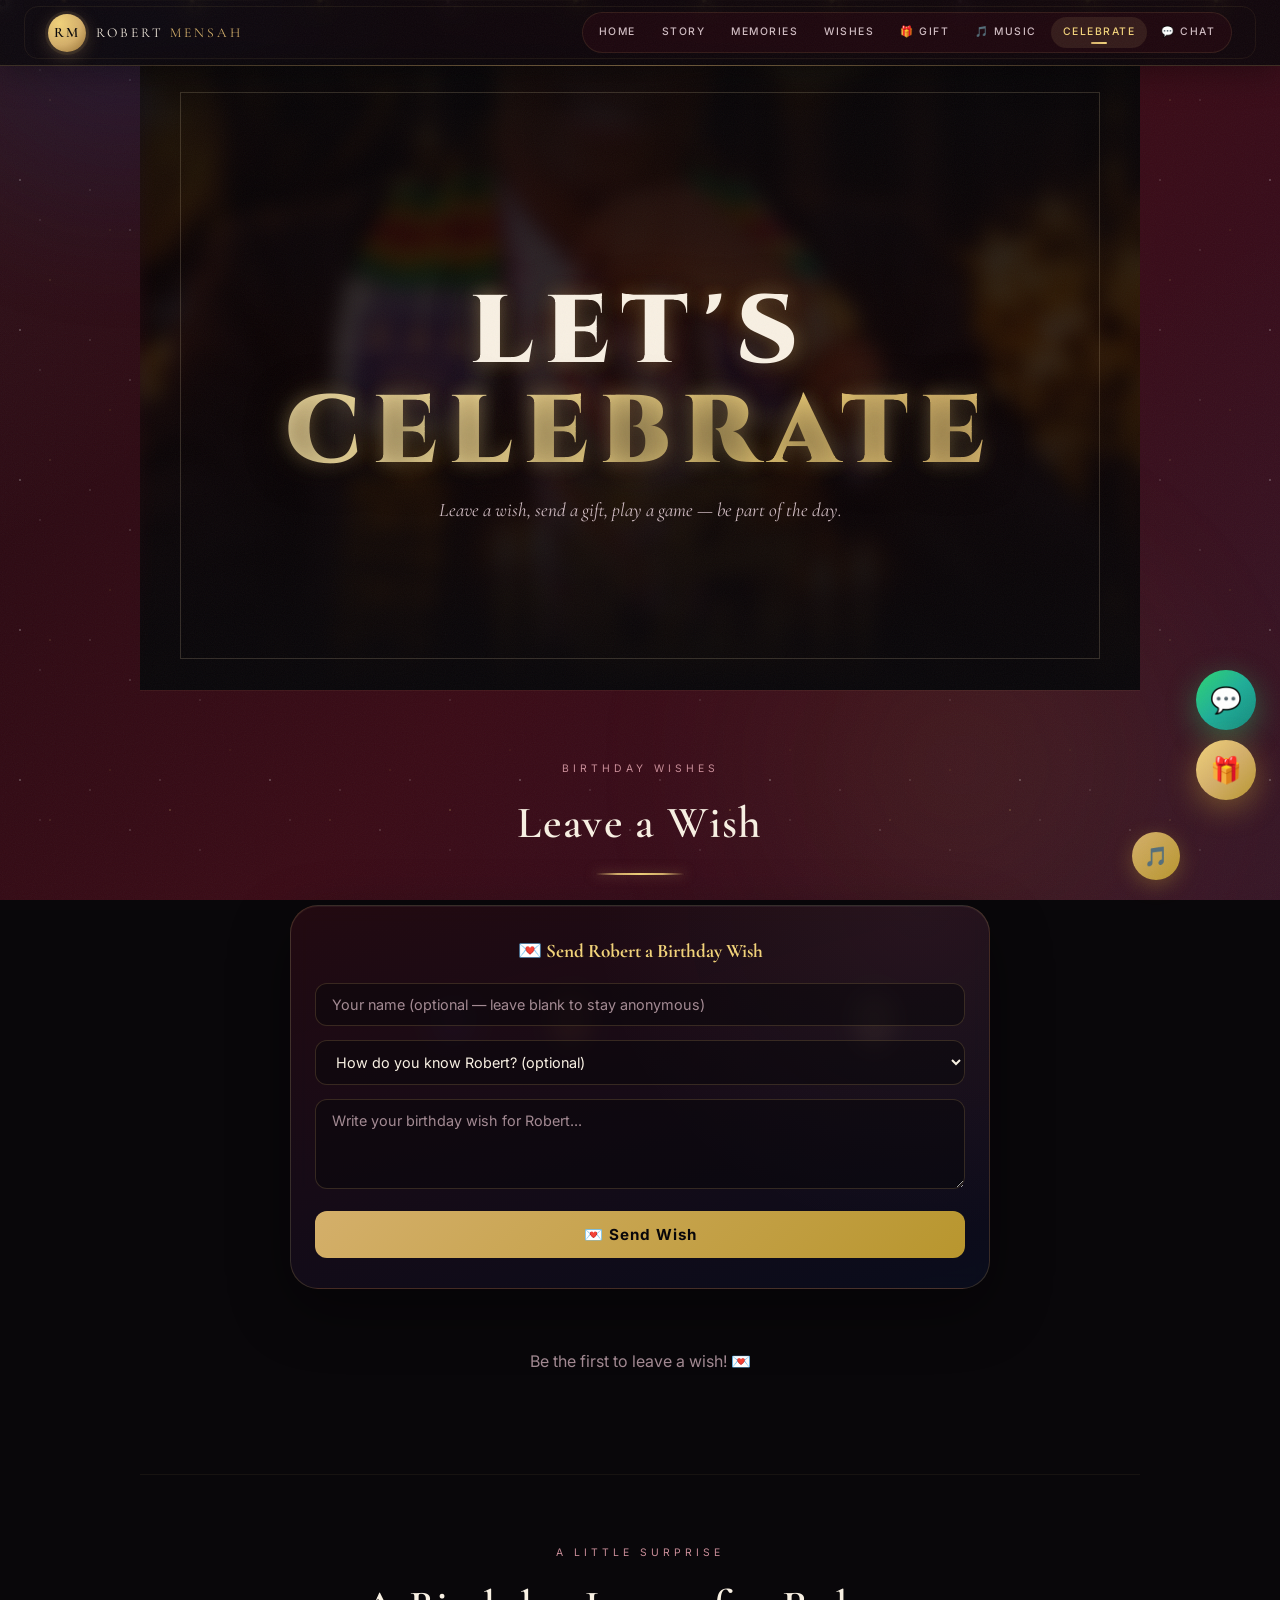
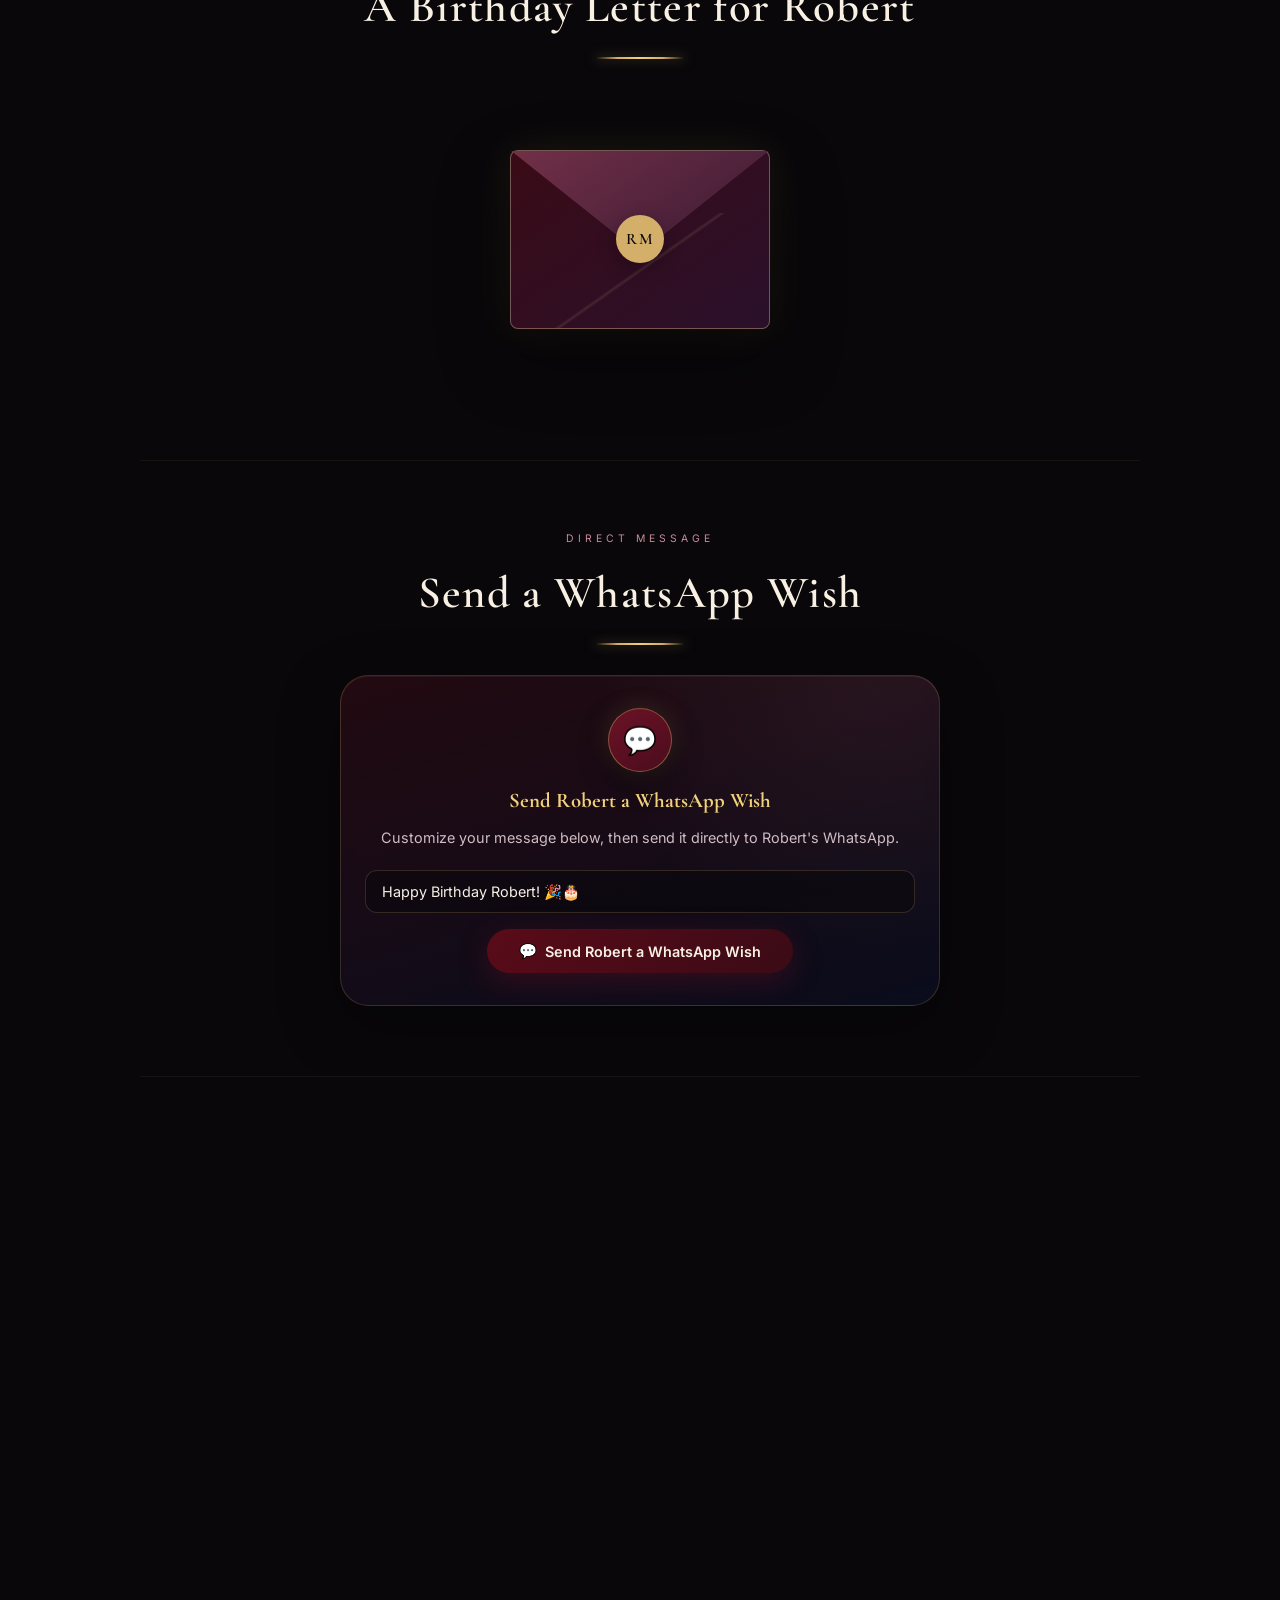
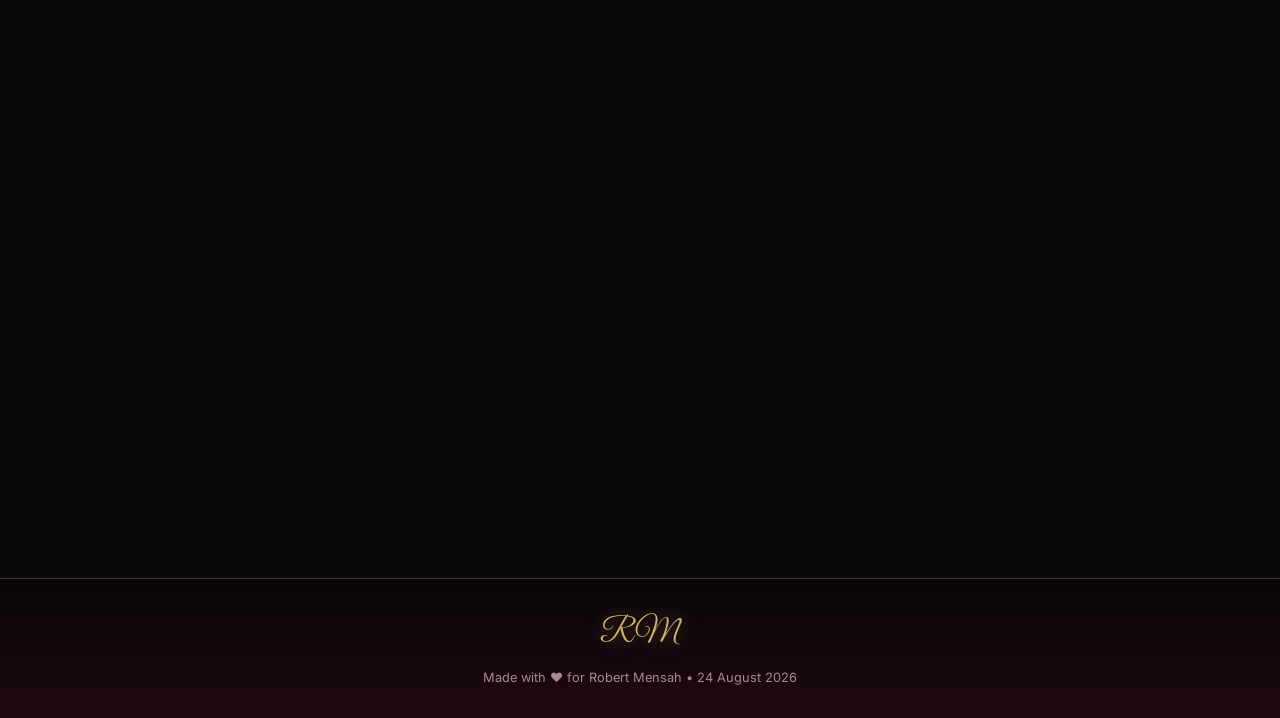
==== commit 2ca37701: "third commit" ====
--- a/celebrate.html
+++ b/celebrate.html
@@ -37,8 +37,11 @@
         <li><a href="index.html">Home</a></li>
         <li><a href="story.html">Story</a></li>
         <li><a href="memories.html">Memories</a></li>
+        <li><a href="wishes.html">Wishes</a></li>
+        <li><a href="gift.html">🎁 Gift</a></li>
+        <li><a href="music.html">🎵 Music</a></li>
         <li><a href="celebrate.html" class="active">Celebrate</a></li>
-        <li><a href="#wishes" class="nav-cta">Leave a Wish 💌</a></li>
+        <li><a href="chat.html">💬 Chat</a></li>
     </ul>
     <button class="nav-toggle" id="navToggle" aria-label="Toggle navigation">
         <span></span><span></span><span></span>
@@ -52,7 +55,15 @@
     <div class="menu-divider"></div>
     <a href="memories.html">Memories</a>
     <div class="menu-divider"></div>
+    <a href="wishes.html">Wishes</a>
+    <div class="menu-divider"></div>
+    <a href="gift.html">🎁 Gift</a>
+    <div class="menu-divider"></div>
+    <a href="music.html">🎵 Music</a>
+    <div class="menu-divider"></div>
     <a href="celebrate.html" class="active">Celebrate</a>
+    <div class="menu-divider"></div>
+    <a href="chat.html">💬 Chat</a>
 </div>
 
 <main>
--- a/css/style.css
+++ b/css/style.css
@@ -75,9 +75,9 @@
         radial-gradient(circle at 86% 78%, rgba(117,143,132,0.1), transparent 30%),
         linear-gradient(135deg, #09070a 0%, #3a0b16 52%, #2a102b 100%);
     opacity: 1;
-    animation: bgRotate 60s linear infinite;
-}
-@keyframes bgRotate { from { transform: rotate(0deg); } to { transform: rotate(360deg); } }
+    /* Static gradient — animating a 200%×200% layer caused severe
+       slowdown on phones, so the rotation was removed for speed. */
+}
 .bg-stars {
     position: absolute; inset: 0;
     background-image:
@@ -109,14 +109,14 @@
     width: 60%; height: 60%;
     background: radial-gradient(circle, rgba(26,42,94,0.4), transparent 60%);
     border-radius: 50%; filter: blur(40px);
-    animation: auroraFloat 14s ease-in-out infinite;
+    /* Static — animated blur layers were a major phone performance cost */
 }
 .bg-aurora-gold {
     position: absolute; bottom: -20%; right: -10%;
     width: 70%; height: 70%;
     background: radial-gradient(circle, rgba(212,175,55,0.08), transparent 60%);
     border-radius: 50%; filter: blur(50px);
-    animation: auroraFloatSecond 18s ease-in-out infinite;
+    /* Static — see note above */
 }
 @keyframes auroraFloat {
     0%,100% { transform: translate(0,0) scale(1); }
@@ -261,6 +261,58 @@
     75% { transform: translateY(-4px); }
 }
 
+/* ===== FLOATING CHAT BUTTON ===== */
+.chat-float {
+    position: fixed;
+    bottom: 170px;
+    right: 24px;
+    z-index: 100;
+    width: 60px;
+    height: 60px;
+    border-radius: 50%;
+    background: linear-gradient(135deg, #2ed573, #1eae98, #158a7d);
+    border: none;
+    font-size: 1.6rem;
+    cursor: pointer;
+    box-shadow: 0 8px 30px rgba(46,213,115,0.4);
+    animation: chatBounce 2.5s ease-in-out infinite;
+    transition: all 0.3s;
+    display: flex;
+    align-items: center;
+    justify-content: center;
+    color: var(--midnight);
+    text-decoration: none;
+}
+.chat-float:hover {
+    transform: scale(1.12);
+    box-shadow: 0 12px 40px rgba(46,213,115,0.6);
+    animation: none;
+}
+.chat-float:focus-visible {
+    outline: 3px solid var(--gold);
+    outline-offset: 3px;
+}
+@keyframes chatBounce {
+    0%, 100% { transform: translateY(0) scale(1); }
+    20% { transform: translateY(-10px) scale(1.05); }
+    40% { transform: translateY(0) scale(1); }
+    60% { transform: translateY(-5px) scale(1.02); }
+    80% { transform: translateY(0) scale(1); }
+}
+
+@media (max-width: 768px) {
+    .gift-float { bottom: 80px; right: 18px; width: 52px; height: 52px; font-size: 1.4rem; }
+    .chat-float { bottom: 150px; right: 18px; width: 52px; height: 52px; font-size: 1.4rem; }
+}
+@media (max-width: 600px) {
+    .gift-float { bottom: 70px; right: 14px; width: 48px; height: 48px; font-size: 1.2rem; }
+    .chat-float { bottom: 130px; right: 14px; width: 48px; height: 48px; font-size: 1.2rem; }
+}
+@supports (padding: env(safe-area-inset-bottom)) {
+    .gift-float { bottom: calc(100px + env(safe-area-inset-bottom)); }
+    .chat-float { bottom: calc(170px + env(safe-area-inset-bottom)); }
+}
+
 /* ===== GIFT OVERLAY ===== */
 .gift-overlay {
     position: fixed;
@@ -595,9 +647,9 @@
     height: 66px;
     display: flex; align-items: center; justify-content: space-between;
     padding: 0 clamp(14px, 4vw, 48px);
-    background: rgba(9,7,10,0.78);
-    backdrop-filter: blur(18px) saturate(140%);
-    -webkit-backdrop-filter: blur(18px) saturate(140%);
+    background: rgba(9,7,10,0.82);
+    backdrop-filter: blur(10px);
+    -webkit-backdrop-filter: blur(10px);
     border-bottom: 1px solid rgba(212,175,106,0.22);
     box-shadow: 0 8px 32px rgba(0, 0, 0, 0.35);
 }
@@ -1945,19 +1997,13 @@
 body::after {
     content: '';
     position: fixed;
-    inset: -50%;
+    inset: 0;
     z-index: 5000;
     pointer-events: none;
-    opacity: 0.05;
+    opacity: 0.045;
     background-image: url("data:image/svg+xml,%3Csvg xmlns='http://www.w3.org/2000/svg' width='300' height='300'%3E%3Cfilter id='n'%3E%3CfeTurbulence type='fractalNoise' baseFrequency='0.9' numOctaves='2'/%3E%3C/filter%3E%3Crect width='100%25' height='100%25' filter='url(%23n)'/%3E%3C/svg%3E");
-    animation: grainShift 0.9s steps(4) infinite;
-}
-@keyframes grainShift {
-    0% { transform: translate(0, 0); }
-    25% { transform: translate(-2%, 3%); }
-    50% { transform: translate(3%, -2%); }
-    75% { transform: translate(-3%, -3%); }
-    100% { transform: translate(2%, 2%); }
+    /* Static grain — the animated version forced constant full-screen
+       repaints and was the single biggest slowdown on phones. */
 }
 
 /* ----- 2. Editorial hero typography ----- */
@@ -2503,9 +2549,9 @@
 
 @media (max-width: 768px) {
 
-    /* --- Performance: lighten heavy effects --- */
-    body::after { opacity: 0.03; animation: none; }          /* static grain */
-    .bg-gradient { animation-duration: 120s; }
+    /* --- Perf: drop the most expensive effects --- */
+    body::after { display: none; }                            /* grain off on phones */
+    .fairy-lights-container { display: none; }                /* glowing bulbs off on phones */
     .petal { display: none; }                                 /* petals off on phones */
     .flower-decor { font-size: 1.3rem; opacity: 0.5; }
 
@@ -2597,6 +2643,66 @@
 }
 
 /* ============================================================
+   BIRTHDAY-DAY EXPERIENCE — live message + splash celebration
+   ============================================================ */
+.countdown-live-msg {
+    text-align: center;
+    font-family: var(--serif);
+    font-size: clamp(1.3rem, 4vw, 1.9rem);
+    color: var(--gold-light);
+    text-shadow: var(--text-glow-gold);
+    animation: pop-in 0.6s ease;
+}
+.countdown-live-msg strong { color: var(--white); }
+
+.bday-splash {
+    position: fixed;
+    inset: 0;
+    z-index: 6000;
+    display: flex;
+    align-items: center;
+    justify-content: center;
+    padding: 24px;
+    text-align: center;
+    background:
+        radial-gradient(ellipse at 50% 30%, rgba(212, 175, 106, 0.2), transparent 55%),
+        radial-gradient(ellipse at 20% 80%, rgba(107, 18, 38, 0.5), transparent 60%),
+        rgba(9, 7, 10, 0.97);
+    opacity: 0;
+    visibility: hidden;
+    transition: opacity 0.5s ease, visibility 0.5s ease;
+}
+.bday-splash.open { opacity: 1; visibility: visible; }
+.bday-splash.leaving { opacity: 0; visibility: hidden; }
+.bday-splash-inner {
+    max-width: 520px;
+    animation: welcomeRise 0.8s ease both;
+}
+.bday-splash-cake {
+    font-size: 4rem;
+    margin-bottom: 14px;
+    filter: drop-shadow(0 0 26px rgba(255, 190, 90, 0.6));
+    animation: giftIconBounce 1.4s ease-in-out infinite;
+}
+.bday-splash-inner h2 {
+    font-size: clamp(2.4rem, 9vw, 4.2rem);
+    line-height: 1.05;
+    margin-bottom: 16px;
+}
+.bday-splash-sub {
+    color: var(--muted);
+    font-size: 0.95rem;
+    line-height: 1.7;
+    margin-bottom: 28px;
+}
+
+/* --- Rendering speed: skip off-screen sections entirely --- */
+section:not(.page-hero):not(.hero-cinematic) {
+    content-visibility: auto;
+    contain-intrinsic-size: auto 600px;
+}
+
+/* ============================================================
    PHONE DEEP-POLISH LAYER
    Extra refinements now that friends access via phones
    ============================================================ */
@@ -2659,3 +2765,1451 @@
     .gold-frame { padding: 4px; }
     .kicker-script { font-size: 1.2rem; }
 }
+
+@media (prefers-reduced-motion: reduce) {
+    .bday-splash-cake { animation: none; }
+}
+
+/* ============================================================
+   LIVE CHAT + LIVE WISHES — styles
+   ============================================================ */
+.live-status {
+    width: 10px;
+    height: 10px;
+    border-radius: 50%;
+    background: var(--gold);
+    box-shadow: 0 0 10px var(--gold), 0 0 20px var(--gold);
+    animation: livePulse 1.5s ease-in-out infinite;
+}
+.live-status.global { background: #2ed573; box-shadow: 0 0 10px #2ed573, 0 0 20px #2ed573; }
+@keyframes livePulse {
+    0%, 100% { opacity: 0.6; transform: scale(1); }
+    50% { opacity: 1; transform: scale(1.2); }
+}
+
+.chat-panel {
+    background: var(--surface);
+    border: 1px solid var(--glass-border);
+    border-radius: var(--radius-lg);
+    overflow: hidden;
+    box-shadow: var(--shadow-xl);
+    max-width: 680px;
+    margin: 0 auto;
+}
+.chat-messages {
+    min-height: 300px;
+    max-height: 480px;
+    overflow-y: auto;
+    padding: 24px 20px;
+    display: flex;
+    flex-direction: column;
+    gap: 14px;
+}
+.chat-empty {
+    text-align: center;
+    color: var(--muted);
+    font-size: 0.9rem;
+    margin: auto;
+}
+.spinner {
+    display: inline-block;
+    width: 14px;
+    height: 14px;
+    border: 2px solid var(--glass-border);
+    border-top-color: var(--gold);
+    border-radius: 50%;
+    animation: spin 0.8s linear infinite;
+}
+@keyframes spin { to { transform: rotate(360deg); } }
+
+.chat-msg {
+    display: flex;
+    flex-direction: column;
+    gap: 4px;
+    max-width: 80%;
+    animation: msgPop 0.25s ease;
+}
+@keyframes msgPop {
+    from { opacity: 0; transform: translateY(8px) scale(0.95); }
+    to { opacity: 1; transform: translateY(0) scale(1); }
+}
+.chat-msg.mine { align-self: flex-end; }
+.chat-msg.mine .chat-msg-head { justify-content: flex-end; }
+.chat-msg.mine .chat-msg-text {
+    background: linear-gradient(135deg, var(--gold), #b8962e);
+    color: var(--midnight);
+    border-radius: 18px 18px 4px 18px;
+}
+.chat-msg-head {
+    display: flex;
+    align-items: baseline;
+    gap: 8px;
+    font-size: 0.65rem;
+    color: var(--gold-light);
+    text-transform: uppercase;
+    letter-spacing: 1px;
+}
+.chat-msg-time { color: var(--muted-dark); font-weight: 400; }
+.chat-msg-text {
+    background: rgba(255,255,255,0.06);
+    border: 1px solid var(--glass-border);
+    border-radius: 18px 18px 18px 4px;
+    padding: 10px 14px;
+    color: var(--white);
+    font-size: 0.9rem;
+    line-height: 1.55;
+    word-wrap: break-word;
+}
+
+.chat-form {
+    display: flex;
+    flex-direction: column;
+    gap: 10px;
+    padding: 16px 20px 20px;
+    border-top: 1px solid var(--glass-border);
+    background: rgba(0,0,0,0.15);
+}
+.chat-form-row {
+    display: grid;
+    grid-template-columns: 1fr auto;
+    gap: 10px;
+}
+.chat-name-input, .chat-text-input {
+    background: rgba(255,255,255,0.08);
+    border: 1px solid var(--glass-border);
+    border-radius: var(--radius-sm);
+    padding: 12px 14px;
+    color: var(--white);
+    font-size: 0.9rem;
+    font-family: var(--sans);
+    transition: all 0.3s;
+}
+.chat-name-input:focus, .chat-text-input:focus {
+    outline: none; border-color: var(--gold);
+    background: rgba(255,255,255,0.12);
+}
+.chat-text-input { grid-column: 1 / -1; }
+.chat-submit {
+    min-width: 100px;
+}
+
+.chat-info {
+    max-width: 680px;
+    margin: 14px auto 0;
+    font-size: 0.75rem;
+    color: var(--muted-dark);
+    text-align: center;
+}
+.chat-hint { margin-top: 6px; font-size: 0.65rem; opacity: 0.6; }
+
+/* Live wishes panel */
+.wishes-live-panel {
+    max-width: 680px;
+    margin: 0 auto;
+}
+.wishes-live-wall {
+    background: var(--surface);
+    border: 1px solid var(--glass-border);
+    border-radius: var(--radius-lg);
+    padding: 24px;
+    min-height: 200px;
+    max-height: 360px;
+    overflow-y: auto;
+    margin-bottom: 16px;
+}
+
+#wishFormLive .form-group { margin-bottom: 14px; }
+#wishFormLive .form-input,
+#wishFormLive .form-select,
+#wishFormLive .form-textarea {
+    width: 100%;
+    background: rgba(255,255,255,0.08);
+    border: 1px solid var(--glass-border);
+    border-radius: var(--radius-sm);
+    padding: 12px 14px;
+    color: var(--white);
+    font-size: 0.9rem;
+    font-family: var(--sans);
+    transition: all 0.3s;
+}
+#wishFormLive .form-input:focus,
+#wishFormLive .form-select:focus,
+#wishFormLive .form-textarea:focus {
+    outline: none; border-color: var(--gold);
+    background: rgba(255,255,255,0.12);
+}
+#wishFormLive .form-textarea { min-height: 90px; resize: vertical; }
+#wishSubmitLive { width: 100%; min-height: 50px; font-size: 1rem; }
+
+/* ===== FAMILY GRID EXTENSIONS ===== */
+/* --- Family Members --- */
+.fam-card.fam-mother {
+    border: 1px solid rgba(201, 141, 152, 0.4);
+}
+.fam-card.fam-mother:hover {
+    box-shadow: 0 35px 70px rgba(0,0,0,0.7), 0 0 0 2px rgba(201,141,152,0.3), 0 0 20px rgba(201,141,152,0.2);
+}
+.fam-card.fam-mother .label-name { color: var(--rose); }
+
+.fam-card.fam-mother-lovely {
+    border: 1px solid rgba(201, 141, 152, 0.5);
+}
+.fam-card.fam-mother-lovely:hover {
+    box-shadow: 0 35px 70px rgba(0,0,0,0.7), 0 0 0 2px rgba(201,141,152,0.4), 0 0 20px rgba(201,141,152,0.25);
+}
+.fam-card.fam-mother-lovely .label-name { color: var(--blush); }
+
+.fam-card.fam-sister {
+    border: 1px solid rgba(232, 180, 184, 0.4);
+}
+.fam-card.fam-sister:hover {
+    box-shadow: 0 35px 70px rgba(0,0,0,0.7), 0 0 0 2px rgba(232,180,184,0.3), 0 0 20px rgba(232,180,184,0.2);
+}
+.fam-card.fam-sister .label-name { color: var(--blush); }
+
+.fam-card.fam-main.featured {
+    border: 2px solid var(--gold);
+    box-shadow: 0 30px 70px rgba(212,175,55,0.25), 0 0 40px rgba(212,175,55,0.15);
+}
+.fam-card.fam-main.featured:hover {
+    box-shadow: 0 40px 80px rgba(212,175,55,0.35), 0 0 50px rgba(212,175,55,0.25);
+}
+.fam-card.fam-main .label-name { color: var(--gold-light); }
+.fam-card.fam-main .label-role { color: var(--gold); font-weight: 600; }
+
+.fam-card.fam-self {
+    border: 1px solid var(--gold);
+}
+.fam-card.fam-self:hover {
+    box-shadow: 0 35px 70px rgba(212,175,55,0.4), 0 0 0 2px var(--gold), 0 0 30px rgba(212,175,55,0.3);
+}
+.fam-card.fam-self .label-name { color: var(--gold); font-weight: 700; }
+.fam-card.fam-self .label-role { color: var(--gold-light); }
+
+.fam-card.fam-junior-sister {
+    border: 1px solid rgba(232, 180, 184, 0.35);
+}
+.fam-card.fam-junior-sister:hover {
+    box-shadow: 0 35px 70px rgba(0,0,0,0.7), 0 0 0 2px rgba(232,180,184,0.3), 0 0 20px rgba(232,180,184,0.15);
+}
+.fam-card.fam-junior-sister .label-name { color: var(--blush); }
+
+.fam-card.fam-sam {
+    border: 1px solid rgba(117, 143, 132, 0.4);
+}
+.fam-card.fam-sam:hover {
+    box-shadow: 0 35px 70px rgba(0,0,0,0.7), 0 0 0 2px rgba(117,143,132,0.3), 0 0 20px rgba(117,143,132,0.2);
+}
+.fam-card.fam-sam .label-name { color: var(--sage); }
+
+.fam-card.fam-at-home {
+    border: 1px solid rgba(255, 190, 90, 0.4);
+}
+.fam-card.fam-at-home:hover {
+    box-shadow: 0 35px 70px rgba(0,0,0,0.7), 0 0 0 2px rgba(255,190,90,0.3), 0 0 20px rgba(255,190,90,0.2);
+}
+.fam-card.fam-at-home .label-name { color: #ffbe5a; }
+
+/* --- Friends --- */
+.fam-card.fam-emmanuel {
+    border: 1px solid rgba(212, 175, 55, 0.3);
+}
+.fam-card.fam-emmanuel:hover {
+    box-shadow: 0 35px 70px rgba(0,0,0,0.7), 0 0 0 2px var(--gold-dim), 0 0 20px rgba(212,175,55,0.2);
+}
+.fam-card.fam-emmanuel .label-name { color: var(--gold-light); }
+
+.fam-card.fam-cosby {
+    border: 1px solid rgba(212, 175, 55, 0.3);
+}
+.fam-card.fam-cosby:hover {
+    box-shadow: 0 35px 70px rgba(0,0,0,0.7), 0 0 0 2px var(--gold-dim), 0 0 20px rgba(212,175,55,0.2);
+}
+.fam-card.fam-cosby .label-name { color: var(--gold-light); }
+
+.fam-card.fam-labister {
+    border: 1px solid rgba(212, 175, 55, 0.3);
+}
+.fam-card.fam-labister:hover {
+    box-shadow: 0 35px 70px rgba(0,0,0,0.7), 0 0 0 2px var(--gold-dim), 0 0 20px rgba(212,175,55,0.2);
+}
+.fam-card.fam-labister .label-name { color: var(--gold-light); }
+
+.fam-card.fam-bright {
+    border: 1px solid rgba(212, 175, 55, 0.3);
+}
+.fam-card.fam-bright:hover {
+    box-shadow: 0 35px 70px rgba(0,0,0,0.7), 0 0 0 2px var(--gold-dim), 0 0 20px rgba(212,175,55,0.2);
+}
+.fam-card.fam-bright .label-name { color: var(--gold-light); }
+
+.fam-card.fam-daniel {
+    border: 1px solid rgba(212, 175, 55, 0.3);
+}
+.fam-card.fam-daniel:hover {
+    box-shadow: 0 35px 70px rgba(0,0,0,0.7), 0 0 0 2px var(--gold-dim), 0 0 20px rgba(212,175,55,0.2);
+}
+.fam-card.fam-daniel .label-name { color: var(--gold-light); }
+
+.fam-card.fam-ebenezer {
+    border: 1px solid rgba(212, 175, 55, 0.3);
+}
+.fam-card.fam-ebenezer:hover {
+    box-shadow: 0 35px 70px rgba(0,0,0,0.7), 0 0 0 2px var(--gold-dim), 0 0 20px rgba(212,175,55,0.2);
+}
+.fam-card.fam-ebenezer .label-name { color: var(--gold-light); }
+
+.fam-card.fam-abulai {
+    border: 1px solid rgba(212, 175, 55, 0.3);
+}
+.fam-card.fam-abulai:hover {
+    box-shadow: 0 35px 70px rgba(0,0,0,0.7), 0 0 0 2px var(--gold-dim), 0 0 20px rgba(212,175,55,0.2);
+}
+.fam-card.fam-abulai .label-name { color: var(--gold-light); }
+
+.fam-card.fam-mastoe {
+    border: 1px solid rgba(212, 175, 55, 0.3);
+}
+.fam-card.fam-mastoe:hover {
+    box-shadow: 0 35px 70px rgba(0,0,0,0.7), 0 0 0 2px var(--gold-dim), 0 0 20px rgba(212,175,55,0.2);
+}
+.fam-card.fam-mastoe .label-name { color: var(--gold-light); }
+
+/* --- Pastor --- */
+.fam-card.fam-pastor.featured {
+    border: 2px solid var(--gold);
+    box-shadow: 0 30px 70px rgba(212,175,55,0.25), 0 0 40px rgba(212,175,55,0.15);
+}
+.fam-card.fam-pastor.featured:hover {
+    box-shadow: 0 40px 80px rgba(212,175,55,0.35), 0 0 50px rgba(212,175,55,0.25);
+}
+.fam-card.fam-pastor .label-name { color: var(--gold-light); }
+.fam-card.fam-pastor .label-role { color: var(--gold); font-weight: 600; }
+
+.fam-memorial-text {
+    grid-column: 1 / -1;
+    text-align: center;
+    font-family: var(--serif);
+    font-style: italic;
+    font-size: 1.1rem;
+    color: var(--muted);
+    padding: 20px 16px;
+    margin-top: 10px;
+    background: rgba(212, 175, 55, 0.05);
+    border: 1px solid rgba(212, 175, 55, 0.15);
+    border-radius: 12px;
+}
+
+/* ============================================================
+   PASTOR STEPHEN'S BIRTHDAY CELEBRATION — dedicated section
+   Professional, reverent, and celebratory styling
+   ============================================================ */
+.pastor-birthday-section {
+    position: relative;
+    padding: 90px 20px;
+    max-width: 1100px;
+    margin: 0 auto;
+}
+.pastor-birthday-section::before {
+    content: '';
+    position: absolute;
+    top: 0;
+    left: 50%;
+    transform: translateX(-50%);
+    width: min(720px, 92vw);
+    height: 340px;
+    background: radial-gradient(ellipse at center, rgba(212, 175, 106, 0.12), transparent 65%);
+    filter: blur(12px);
+    pointer-events: none;
+    z-index: -1;
+}
+.pastor-birthday-card {
+    display: grid;
+    grid-template-columns: minmax(280px, 380px) 1fr;
+    gap: clamp(24px, 4vw, 48px);
+    align-items: start;
+    margin-top: 40px;
+    padding: clamp(24px, 4vw, 44px);
+    border-radius: var(--radius-lg);
+    background:
+        radial-gradient(circle at 12% 0%, rgba(212, 175, 106, 0.1), transparent 40%),
+        linear-gradient(165deg, rgba(38, 11, 18, 0.92), rgba(10, 14, 31, 0.9));
+    border: 1px solid rgba(212, 175, 106, 0.3);
+    box-shadow: var(--shadow-xl), inset 0 1px 0 rgba(255, 255, 255, 0.05);
+    backdrop-filter: blur(14px);
+}
+.pastor-birthday-image {
+    position: relative;
+    border-radius: var(--radius);
+    overflow: hidden;
+    cursor: pointer;
+    border: 2px solid var(--gold-dim);
+    box-shadow: 0 20px 50px rgba(0, 0, 0, 0.5), 0 0 40px rgba(212, 175, 106, 0.15);
+    transition: var(--transition);
+}
+.pastor-birthday-image:hover {
+    transform: translateY(-6px) scale(1.02);
+    box-shadow: 0 30px 60px rgba(0, 0, 0, 0.6), 0 0 60px rgba(212, 175, 106, 0.3);
+}
+.pastor-birthday-image img {
+    width: 100%;
+    aspect-ratio: 1 / 1;
+    object-fit: cover;
+    display: block;
+    filter: brightness(0.92) saturate(1.05);
+    transition: filter 0.5s ease, transform 0.7s ease;
+}
+.pastor-birthday-image:hover img {
+    filter: brightness(1.02) saturate(1.1);
+    transform: scale(1.05);
+}
+.pastor-birthday-badge {
+    position: absolute;
+    bottom: 16px;
+    left: 50%;
+    transform: translateX(-50%);
+    padding: 8px 18px;
+    border-radius: 30px;
+    background: linear-gradient(145deg, var(--wine-deep), var(--burgundy));
+    border: 1px solid var(--gold);
+    color: var(--gold-light);
+    font-size: 0.85rem;
+    font-weight: 600;
+    letter-spacing: 1px;
+    white-space: nowrap;
+    box-shadow: 0 10px 30px rgba(0, 0, 0, 0.5), 0 0 20px rgba(212, 175, 106, 0.25);
+    animation: pastorBadgePulse 2.5s ease-in-out infinite;
+}
+@keyframes pastorBadgePulse {
+    0%, 100% { box-shadow: 0 10px 30px rgba(0, 0, 0, 0.5), 0 0 20px rgba(212, 175, 106, 0.25); }
+    50% { box-shadow: 0 10px 30px rgba(0, 0, 0, 0.5), 0 0 40px rgba(212, 175, 106, 0.5); }
+}
+.pastor-birthday-content {
+    display: flex;
+    flex-direction: column;
+    gap: 18px;
+}
+.pastor-title-row {
+    display: flex;
+    align-items: center;
+    gap: 12px;
+}
+.pastor-title-icon {
+    display: inline-flex;
+    align-items: center;
+    justify-content: center;
+    width: 44px;
+    height: 44px;
+    font-size: 1.3rem;
+    border-radius: 50%;
+    background: linear-gradient(145deg, var(--wine-deep), var(--burgundy));
+    border: 1px solid var(--gold-dim);
+    box-shadow: 0 8px 24px rgba(0, 0, 0, 0.4), 0 0 20px rgba(212, 175, 106, 0.15);
+    flex-shrink: 0;
+}
+.pastor-title {
+    font-family: var(--font-display);
+    font-size: clamp(1.2rem, 2.5vw, 1.6rem);
+    font-weight: 700;
+    color: var(--gold-light);
+    letter-spacing: 0.5px;
+    text-shadow: var(--text-glow-gold);
+}
+.pastor-role {
+    font-family: var(--serif);
+    font-style: italic;
+    font-size: clamp(1rem, 2vw, 1.2rem);
+    color: var(--muted);
+    line-height: 1.6;
+}
+.pastor-birthday-message {
+    padding: 22px 26px;
+    border-radius: var(--radius);
+    background: linear-gradient(160deg, rgba(212, 175, 106, 0.1), rgba(107, 18, 38, 0.18));
+    border: 1px solid rgba(212, 175, 106, 0.25);
+    border-left: 3px solid var(--gold);
+}
+.pastor-quote {
+    font-family: var(--serif);
+    font-style: italic;
+    font-size: clamp(1.05rem, 2vw, 1.25rem);
+    color: var(--white);
+    line-height: 1.8;
+    margin-bottom: 10px;
+}
+.pastor-citation {
+    font-size: 0.85rem;
+    color: var(--gold-light);
+    letter-spacing: 1px;
+    text-align: right;
+}
+.pastor-personal-message {
+    display: flex;
+    flex-direction: column;
+    gap: 14px;
+}
+.pastor-personal-message p {
+    color: var(--muted);
+    font-size: 0.98rem;
+    line-height: 1.85;
+}
+.pastor-personal-message p:first-child {
+    font-family: var(--serif);
+    font-size: 1.15rem;
+    color: var(--gold-light);
+}
+.pastor-blessings {
+    list-style: none;
+    display: flex;
+    flex-direction: column;
+    gap: 10px;
+    padding: 18px 22px;
+    border-radius: var(--radius-sm);
+    background: rgba(9, 7, 10, 0.4);
+    border: 1px solid rgba(212, 175, 106, 0.15);
+}
+.pastor-blessings li {
+    color: var(--muted);
+    font-size: 0.95rem;
+    line-height: 1.6;
+    padding-left: 4px;
+}
+.pastor-closing {
+    font-family: var(--serif);
+    font-style: italic;
+    color: var(--white) !important;
+    font-size: 1.05rem !important;
+    line-height: 1.8 !important;
+}
+.pastor-signature {
+    font-family: var(--font-script);
+    font-size: 1.6rem !important;
+    color: var(--blush) !important;
+    line-height: 1.4 !important;
+    text-align: right;
+}
+.pastor-signature strong {
+    font-family: var(--sans);
+    font-size: 0.95rem;
+    color: var(--gold-light);
+    letter-spacing: 1px;
+}
+.pastor-actions {
+    display: flex;
+    flex-wrap: wrap;
+    gap: 14px;
+    margin-top: 8px;
+}
+.btn-outline {
+    padding: 14px 28px;
+    border-radius: 50px;
+    background: transparent;
+    border: 1px solid var(--gold-dim);
+    color: var(--gold-light);
+    font-family: var(--sans);
+    font-size: 0.9rem;
+    font-weight: 600;
+    letter-spacing: 1px;
+    cursor: pointer;
+    transition: var(--transition);
+}
+.btn-outline:hover {
+    background: rgba(212, 175, 106, 0.1);
+    border-color: var(--gold);
+    box-shadow: 0 0 30px rgba(212, 175, 106, 0.2);
+    transform: translateY(-2px);
+}
+
+/* ============================================================
+   PROPHET STEPHEN NSIAH BOATENG — Birthday Acknowledgement
+   Dedicated, reverent, celebratory styling ("Prophet" naming)
+   ============================================================ */
+.fam-card.fam-prophet.featured {
+    border: 2px solid var(--gold);
+    box-shadow: 0 30px 70px rgba(212,175,55,0.25), 0 0 40px rgba(212,175,55,0.15);
+}
+.fam-card.fam-prophet.featured:hover {
+    box-shadow: 0 40px 80px rgba(212,175,55,0.35), 0 0 50px rgba(212,175,55,0.25);
+}
+.fam-card.fam-prophet .label-name { color: var(--gold-light); }
+.fam-card.fam-prophet .label-role { color: var(--gold); font-weight: 600; }
+
+.prophet-birthday-section {
+    position: relative;
+    padding: 90px 20px;
+    max-width: 1100px;
+    margin: 0 auto;
+}
+.prophet-birthday-section::before {
+    content: '';
+    position: absolute;
+    top: 0;
+    left: 50%;
+    transform: translateX(-50%);
+    width: min(720px, 92vw);
+    height: 340px;
+    background: radial-gradient(ellipse at center, rgba(212, 175, 106, 0.14), transparent 65%);
+    filter: blur(12px);
+    pointer-events: none;
+    z-index: -1;
+}
+.prophet-birthday-card {
+    display: grid;
+    grid-template-columns: minmax(280px, 380px) 1fr;
+    gap: clamp(24px, 4vw, 48px);
+    align-items: start;
+    margin-top: 40px;
+    padding: clamp(24px, 4vw, 44px);
+    border-radius: var(--radius-lg);
+    background:
+        radial-gradient(circle at 12% 0%, rgba(212, 175, 106, 0.12), transparent 40%),
+        linear-gradient(165deg, rgba(38, 11, 18, 0.94), rgba(10, 14, 31, 0.92));
+    border: 1px solid rgba(212, 175, 106, 0.35);
+    box-shadow: var(--shadow-xl), inset 0 1px 0 rgba(255, 255, 255, 0.05);
+    backdrop-filter: blur(14px);
+}
+.prophet-birthday-image {
+    position: relative;
+    border-radius: var(--radius);
+    overflow: hidden;
+    cursor: pointer;
+    border: 2px solid var(--gold-dim);
+    box-shadow: 0 20px 50px rgba(0, 0, 0, 0.5), 0 0 40px rgba(212, 175, 106, 0.18);
+    transition: var(--transition);
+}
+.prophet-birthday-image:hover {
+    transform: translateY(-6px) scale(1.02);
+    box-shadow: 0 30px 60px rgba(0, 0, 0, 0.6), 0 0 60px rgba(212, 175, 106, 0.32);
+}
+.prophet-birthday-image img {
+    width: 100%;
+    aspect-ratio: 1 / 1;
+    object-fit: cover;
+    display: block;
+    filter: brightness(0.92) saturate(1.05);
+    transition: filter 0.5s ease, transform 0.7s ease;
+}
+.prophet-birthday-image:hover img {
+    filter: brightness(1.02) saturate(1.1);
+    transform: scale(1.05);
+}
+.prophet-birthday-crown {
+    position: absolute;
+    top: 12px;
+    left: 50%;
+    transform: translateX(-50%);
+    font-size: 2rem;
+    filter: drop-shadow(0 4px 14px rgba(212, 175, 106, 0.6));
+    animation: prophetCrownFloat 3s ease-in-out infinite;
+    pointer-events: none;
+}
+@keyframes prophetCrownFloat {
+    0%, 100% { transform: translateX(-50%) translateY(0); }
+    50% { transform: translateX(-50%) translateY(-7px); }
+}
+.prophet-birthday-badge {
+    position: absolute;
+    bottom: 16px;
+    left: 50%;
+    transform: translateX(-50%);
+    padding: 8px 18px;
+    border-radius: 30px;
+    background: linear-gradient(145deg, var(--wine-deep), var(--burgundy));
+    border: 1px solid var(--gold);
+    color: var(--gold-light);
+    font-size: 0.85rem;
+    font-weight: 600;
+    letter-spacing: 1px;
+    white-space: nowrap;
+    box-shadow: 0 10px 30px rgba(0, 0, 0, 0.5), 0 0 20px rgba(212, 175, 106, 0.25);
+    animation: prophetBadgePulse 2.5s ease-in-out infinite;
+}
+@keyframes prophetBadgePulse {
+    0%, 100% { box-shadow: 0 10px 30px rgba(0, 0, 0, 0.5), 0 0 20px rgba(212, 175, 106, 0.25); }
+    50% { box-shadow: 0 10px 30px rgba(0, 0, 0, 0.5), 0 0 40px rgba(212, 175, 106, 0.5); }
+}
+.prophet-birthday-content {
+    display: flex;
+    flex-direction: column;
+    gap: 18px;
+}
+.prophet-title-row {
+    display: flex;
+    align-items: center;
+    gap: 12px;
+}
+.prophet-title-icon {
+    display: inline-flex;
+    align-items: center;
+    justify-content: center;
+    width: 44px;
+    height: 44px;
+    font-size: 1.3rem;
+    border-radius: 50%;
+    background: linear-gradient(145deg, var(--wine-deep), var(--burgundy));
+    border: 1px solid var(--gold-dim);
+    box-shadow: 0 8px 24px rgba(0, 0, 0, 0.4), 0 0 20px rgba(212, 175, 106, 0.15);
+    flex-shrink: 0;
+}
+.prophet-title {
+    font-family: var(--font-display);
+    font-size: clamp(1.2rem, 2.5vw, 1.6rem);
+    font-weight: 700;
+    color: var(--gold-light);
+    letter-spacing: 0.5px;
+    text-shadow: var(--text-glow-gold);
+}
+.prophet-role {
+    font-family: var(--serif);
+    font-style: italic;
+    font-size: clamp(1rem, 2vw, 1.2rem);
+    color: var(--muted);
+    line-height: 1.6;
+}
+.prophet-birthday-message {
+    padding: 22px 26px;
+    border-radius: var(--radius);
+    background: linear-gradient(160deg, rgba(212, 175, 106, 0.1), rgba(107, 18, 38, 0.18));
+    border: 1px solid rgba(212, 175, 106, 0.25);
+    border-left: 3px solid var(--gold);
+}
+.prophet-quote {
+    font-family: var(--serif);
+    font-style: italic;
+    font-size: clamp(1.05rem, 2vw, 1.25rem);
+    color: var(--white);
+    line-height: 1.8;
+    margin-bottom: 10px;
+}
+.prophet-citation {
+    font-size: 0.85rem;
+    color: var(--gold-light);
+    letter-spacing: 1px;
+    text-align: right;
+}
+.prophet-personal-message {
+    display: flex;
+    flex-direction: column;
+    gap: 14px;
+}
+.prophet-personal-message p {
+    color: var(--muted);
+    font-size: 0.98rem;
+    line-height: 1.85;
+}
+.prophet-personal-message p:first-child {
+    font-family: var(--serif);
+    font-size: 1.15rem;
+    color: var(--gold-light);
+}
+.prophet-blessings {
+    list-style: none;
+    display: flex;
+    flex-direction: column;
+    gap: 10px;
+    padding: 18px 22px;
+    border-radius: var(--radius-sm);
+    background: rgba(9, 7, 10, 0.4);
+    border: 1px solid rgba(212, 175, 106, 0.15);
+}
+.prophet-blessings li {
+    color: var(--muted);
+    font-size: 0.95rem;
+    line-height: 1.6;
+    padding-left: 4px;
+}
+.prophet-birthday-highlight {
+    padding: 18px 24px;
+    border-radius: var(--radius-sm);
+    background: linear-gradient(145deg, rgba(212, 175, 106, 0.16), rgba(107, 18, 38, 0.28));
+    border: 1px solid var(--gold);
+    color: var(--white);
+    font-size: 1.02rem;
+    line-height: 1.75;
+    text-align: center;
+    box-shadow: 0 0 34px rgba(212, 175, 106, 0.18);
+}
+.prophet-birthday-highlight strong {
+    color: var(--gold-light);
+    text-shadow: var(--text-glow-gold);
+}
+.prophet-closing {
+    font-family: var(--serif);
+    font-style: italic;
+    color: var(--white) !important;
+    font-size: 1.05rem !important;
+    line-height: 1.8 !important;
+}
+.prophet-signature {
+    font-family: var(--font-script);
+    font-size: 1.6rem !important;
+    color: var(--blush) !important;
+    line-height: 1.4 !important;
+    text-align: right;
+}
+.prophet-signature strong {
+    font-family: var(--sans);
+    font-size: 0.95rem;
+    color: var(--gold-light);
+    letter-spacing: 1px;
+}
+.prophet-actions {
+    display: flex;
+    flex-wrap: wrap;
+    gap: 14px;
+    margin-top: 8px;
+}
+
+/* Homepage gallery — Prophet Stephen featured frame */
+.gallery-item.gallery-prophet {
+    grid-column: span 2;
+    border: 2px solid var(--gold);
+    box-shadow: 0 30px 70px rgba(212, 175, 55, 0.28), 0 0 45px rgba(212, 175, 55, 0.18);
+    position: relative;
+}
+.gallery-item.gallery-prophet img {
+    filter: brightness(0.95) saturate(1.08);
+}
+.prophet-gallery-badge {
+    position: absolute;
+    top: 14px;
+    left: 50%;
+    transform: translateX(-50%);
+    padding: 7px 16px;
+    border-radius: 30px;
+    background: linear-gradient(145deg, var(--wine-deep), var(--burgundy));
+    border: 1px solid var(--gold);
+    color: var(--gold-light);
+    font-size: 0.78rem;
+    font-weight: 600;
+    letter-spacing: 1px;
+    white-space: nowrap;
+    z-index: 2;
+    box-shadow: 0 8px 24px rgba(0, 0, 0, 0.5), 0 0 18px rgba(212, 175, 106, 0.3);
+    animation: prophetBadgePulse 2.5s ease-in-out infinite;
+}
+
+@media (max-width: 768px) {
+    .prophet-birthday-card {
+        grid-template-columns: 1fr;
+        padding: 22px;
+    }
+    .prophet-birthday-image img {
+        aspect-ratio: 4 / 3;
+    }
+    .prophet-actions {
+        flex-direction: column;
+    }
+    .prophet-actions .btn,
+    .prophet-actions .btn-outline {
+        width: 100%;
+        text-align: center;
+    }
+    .gallery-item.gallery-prophet {
+        grid-column: span 1;
+    }
+}
+
+@media (max-width: 768px) {
+    .pastor-birthday-card {
+        grid-template-columns: 1fr;
+        padding: 22px;
+    }
+    .pastor-birthday-image img {
+        aspect-ratio: 4 / 3;
+    }
+    .pastor-actions {
+        flex-direction: column;
+    }
+    .pastor-actions .btn,
+    .pastor-actions .btn-outline {
+        width: 100%;
+        text-align: center;
+    }
+    .chat-form-row { grid-template-columns: 1fr; }
+    .chat-messages { max-height: 400px; }
+}
+
+/* ============================================================
+   HOMEPAGE — Welcome section, Gift invitation, Gallery CTA
+   ============================================================ */
+
+/* Welcome section reuses heart-letter visual language */
+.welcome-section {
+    position: relative;
+    max-width: 860px;
+    margin: 0 auto;
+    padding: 90px 22px;
+}
+.welcome-section .heart-letter-glow,
+.welcome-section .heart-letter-candle {
+    position: absolute;
+    top: 0;
+    left: 50%;
+    transform: translateX(-50%);
+    z-index: 0;
+}
+.welcome-section .heart-letter-candle {
+    top: 40px;
+    font-size: 2rem;
+}
+
+/* Welcome content wrapper */
+.welcome-content {
+    position: relative;
+    z-index: 2;
+    max-width: 700px;
+    margin: 0 auto;
+    text-align: center;
+}
+.welcome-content .kicker-script {
+    font-size: clamp(1.5rem, 4vw, 2rem);
+    margin-bottom: 16px;
+}
+.welcome-content .section-title {
+    font-size: clamp(2rem, 5vw, 2.8rem);
+    margin-bottom: 24px;
+}
+.welcome-letter {
+    position: relative;
+    z-index: 2;
+    padding: clamp(28px, 6vw, 56px);
+    border-radius: var(--radius-lg);
+    background:
+        linear-gradient(165deg, rgba(58, 11, 22, 0.72) 0%, rgba(26, 5, 8, 0.82) 55%, rgba(10, 14, 31, 0.88) 100%);
+    border: 1px solid rgba(212, 175, 106, 0.3);
+    box-shadow:
+        var(--shadow-xl),
+        inset 0 1px 0 rgba(255, 255, 255, 0.06),
+        0 0 80px rgba(107, 18, 38, 0.25);
+    backdrop-filter: blur(14px);
+    text-align: center;
+    margin-bottom: 40px;
+}
+.welcome-letter p {
+    color: var(--muted);
+    font-size: 1rem;
+    line-height: 1.95;
+    margin-bottom: 20px;
+    max-width: 620px;
+    margin-left: auto;
+    margin-right: auto;
+}
+.welcome-letter em { color: var(--blush); font-style: italic; }
+.welcome-letter strong { color: var(--gold-light); }
+
+/* Gift invitation section */
+.gift-invite-section {
+    padding: 80px 20px;
+    max-width: 1000px;
+    margin: 0 auto;
+}
+.gift-invite-section .section-title {
+    font-size: clamp(2rem, 5vw, 2.8rem);
+}
+.gift-invite-section .section-subtitle {
+    margin: 0 auto 40px;
+    font-size: 1rem;
+    color: var(--muted);
+}
+.gift-invite-grid {
+    display: grid;
+    grid-template-columns: repeat(auto-fit, minmax(240px, 1fr));
+    gap: 24px;
+    margin-top: 30px;
+}
+.gift-invite-card {
+    background: var(--surface);
+    backdrop-filter: blur(10px);
+    border: 1px solid var(--glass-border);
+    border-radius: var(--radius-lg);
+    padding: 32px 24px;
+    text-align: center;
+    transition: var(--transition);
+    box-shadow: var(--shadow);
+}
+.gift-invite-card:hover {
+    transform: translateY(-8px) scale(1.02);
+    border-color: var(--gold-dim);
+    box-shadow: var(--shadow-gold), var(--shadow-xl);
+}
+.gift-invite-icon {
+    font-size: 2.5rem;
+    margin-bottom: 16px;
+    display: block;
+    filter: drop-shadow(0 0 12px rgba(212, 175, 106, 0.35));
+}
+.gift-invite-card h3 {
+    color: var(--gold-light);
+    font-family: var(--serif);
+    font-size: 1.3rem;
+    margin-bottom: 10px;
+}
+.gift-invite-card p {
+    color: var(--muted);
+    font-size: 0.9rem;
+    line-height: 1.7;
+    margin-bottom: 20px;
+}
+.gift-invite-card .btn {
+    min-width: 140px;
+}
+
+/* Gallery CTA */
+.gallery-cta {
+    text-align: center;
+    margin-top: 40px;
+}
+
+/* Homepage cards grid (replaces inline styles) */
+.homepage-cards {
+    max-width: 1100px;
+    margin: 0 auto;
+}
+.homepage-cards .info-card {
+    text-decoration: none;
+    color: inherit;
+}
+
+/* Text utilities */
+.text-center {
+    text-align: center;
+}
+
+/* Nav CTA for gift link */
+.nav-cta {
+    color: var(--gold-light);
+    background: rgba(212, 175, 106, 0.12);
+    border-radius: 999px;
+    font-weight: 600;
+    transition: all 0.3s;
+}
+.nav-cta:hover,
+.nav-cta.active {
+    background: rgba(212, 175, 106, 0.25);
+    color: var(--gold);
+    box-shadow: 0 0 20px rgba(212, 175, 106, 0.2);
+}
+
+/* Final message styling */
+.final-message {
+    font-family: var(--serif);
+    font-size: clamp(1.4rem, 3.5vw, 2.2rem);
+    line-height: 1.8;
+    margin-bottom: 20px;
+}
+.final-message .gold {
+    color: var(--gold);
+    font-style: italic;
+}
+
+/* ===== Homepage responsive ===== */
+@media (max-width: 768px) {
+    .welcome-section {
+        padding: 64px 12px;
+    }
+    .welcome-letter {
+        padding: 24px 16px;
+    }
+    .welcome-letter p {
+        font-size: 0.92rem;
+        line-height: 1.75;
+    }
+    .gift-invite-section {
+        padding: 60px 14px;
+    }
+    .gift-invite-grid {
+        grid-template-columns: 1fr;
+        gap: 16px;
+    }
+    .homepage-cards {
+        grid-template-columns: 1fr 1fr;
+        gap: 16px;
+    }
+    .gallery-cta {
+        margin-top: 24px;
+    }
+}
+
+@media (max-width: 600px) {
+    .homepage-cards {
+        grid-template-columns: 1fr;
+        gap: 12px;
+    }
+    .welcome-letter p {
+        font-size: 0.85rem;
+    }
+    .gift-invite-grid {
+        grid-template-columns: 1fr;
+    }
+}
+
+/* ============================================================
+   MISSING COMPONENT STYLES — completeness & polish pass
+   ============================================================ */
+
+/* ----- Accessible skip link ----- */
+.skip-link {
+    position: absolute;
+    top: -60px;
+    left: 16px;
+    z-index: 5000;
+    padding: 12px 22px;
+    border-radius: 0 0 var(--radius-sm) var(--radius-sm);
+    background: linear-gradient(135deg, var(--gold), #b8962e);
+    color: var(--midnight);
+    font-family: var(--sans);
+    font-size: 0.85rem;
+    font-weight: 700;
+    letter-spacing: 1px;
+    text-decoration: none;
+    transition: top 0.3s ease;
+}
+.skip-link:focus {
+    top: 0;
+}
+
+/* ----- Cinematic photo chapters (story page) ----- */
+.photo-chapter {
+    position: relative;
+    min-height: 72vh;
+    display: flex;
+    align-items: center;
+    justify-content: center;
+    text-align: center;
+    overflow: hidden;
+    isolation: isolate;
+}
+.photo-chapter-bg {
+    position: absolute;
+    inset: 0;
+    z-index: -2;
+}
+.photo-chapter-bg img {
+    width: 100%;
+    height: 100%;
+    object-fit: cover;
+    object-position: center 30%;
+    filter: brightness(0.38) saturate(1.1);
+    transform: scale(1.06);
+    transition: transform 1.4s ease, filter 0.8s ease;
+}
+.photo-chapter:hover .photo-chapter-bg img {
+    transform: scale(1);
+    filter: brightness(0.46) saturate(1.15);
+}
+.photo-chapter::after {
+    content: '';
+    position: absolute;
+    inset: 0;
+    z-index: -1;
+    background:
+        linear-gradient(180deg, rgba(9,7,10,0.82) 0%, rgba(74,13,28,0.42) 50%, rgba(9,7,10,0.9) 100%);
+}
+.photo-chapter-content {
+    position: relative;
+    z-index: 1;
+    max-width: 720px;
+    padding: clamp(48px, 10vw, 110px) 22px;
+}
+.chapter-label {
+    font-family: var(--sans);
+    font-size: 0.68rem;
+    font-weight: 700;
+    letter-spacing: 5px;
+    text-transform: uppercase;
+    color: var(--gold-light);
+    margin-bottom: 14px;
+    text-shadow: var(--text-glow-gold);
+}
+.chapter-title {
+    font-family: var(--font-display);
+    font-weight: 900;
+    font-size: clamp(1.8rem, 5vw, 3.2rem);
+    letter-spacing: clamp(2px, 1vw, 6px);
+    color: var(--white);
+    margin-bottom: 18px;
+    text-shadow: 0 6px 40px rgba(0,0,0,0.65), var(--text-glow-gold);
+}
+.chapter-text {
+    font-family: var(--serif);
+    font-style: italic;
+    font-size: clamp(1rem, 2.4vw, 1.25rem);
+    line-height: 1.85;
+    color: var(--muted);
+    background: rgba(9, 7, 10, 0.45);
+    border: 1px solid var(--glass-border);
+    border-radius: var(--radius);
+    padding: 20px 28px;
+    backdrop-filter: blur(8px);
+    max-width: 560px;
+    margin: 0 auto;
+}
+
+/* ----- Milestone timeline ----- */
+.timeline {
+    position: relative;
+    max-width: 680px;
+    margin: 40px auto 0;
+    padding-left: 34px;
+}
+.timeline::before {
+    content: '';
+    position: absolute;
+    left: 10px;
+    top: 6px;
+    bottom: 6px;
+    width: 2px;
+    background: linear-gradient(180deg, transparent, var(--gold-dim) 12%, var(--gold-dim) 88%, transparent);
+}
+.timeline-item {
+    position: relative;
+    padding: 0 0 36px 18px;
+    opacity: 0;
+    transform: translateY(20px);
+    transition: opacity 0.6s ease, transform 0.6s ease;
+}
+.timeline-item.visible {
+    opacity: 1;
+    transform: translateY(0);
+}
+.timeline-item::before {
+    content: '';
+    position: absolute;
+    left: -31px;
+    top: 6px;
+    width: 14px;
+    height: 14px;
+    border-radius: 50%;
+    background: radial-gradient(circle at 32% 26%, var(--gold-light), var(--gold));
+    box-shadow: 0 0 0 4px rgba(212, 175, 106, 0.15), 0 0 16px rgba(212, 175, 106, 0.45);
+}
+.timeline-year {
+    font-family: var(--sans);
+    font-size: 0.65rem;
+    font-weight: 700;
+    letter-spacing: 3px;
+    text-transform: uppercase;
+    color: var(--rose);
+    margin-bottom: 6px;
+}
+.timeline-title {
+    font-family: var(--serif);
+    font-size: clamp(1.2rem, 3vw, 1.55rem);
+    font-weight: 600;
+    color: var(--white);
+    margin-bottom: 8px;
+}
+.timeline-desc {
+    color: var(--muted);
+    font-size: 0.92rem;
+    line-height: 1.75;
+    max-width: 520px;
+}
+
+/* ----- Balloon pop game ----- */
+.game-stats {
+    display: flex;
+    justify-content: center;
+    gap: 14px;
+    margin-bottom: 20px;
+}
+.game-stat {
+    min-width: 96px;
+    padding: 14px 18px;
+    border-radius: var(--radius-sm);
+    background: rgba(9, 7, 10, 0.5);
+    border: 1px solid var(--glass-border);
+    display: flex;
+    flex-direction: column;
+    align-items: center;
+    gap: 4px;
+}
+.game-stat-number {
+    font-family: var(--font-display);
+    font-weight: 700;
+    font-size: 1.7rem;
+    color: var(--gold-light);
+    text-shadow: var(--text-glow-gold);
+    font-variant-numeric: tabular-nums;
+}
+.game-stat-label {
+    font-size: 0.62rem;
+    letter-spacing: 2px;
+    text-transform: uppercase;
+    color: var(--muted-dark);
+}
+.game-area {
+    position: relative;
+    height: 300px;
+    border-radius: var(--radius);
+    background:
+        radial-gradient(circle at 50% 100%, rgba(212, 175, 106, 0.08), transparent 60%),
+        rgba(9, 7, 10, 0.45);
+    border: 1px solid var(--glass-border);
+    overflow: hidden;
+    margin-bottom: 20px;
+}
+.game-balloon {
+    position: absolute;
+    bottom: -70px;
+    width: 58px;
+    height: 74px;
+    border-radius: 50% 50% 50% 50% / 44% 44% 56% 56%;
+    border: none;
+    cursor: pointer;
+    font-size: 0;
+    box-shadow: inset -6px -8px 18px rgba(0, 0, 0, 0.25), 0 8px 24px rgba(0, 0, 0, 0.35);
+    animation: gameBalloonRise linear forwards;
+    transition: transform 0.15s ease;
+}
+.game-balloon::after {
+    content: '🎈';
+    position: absolute;
+    inset: 0;
+    display: grid;
+    place-items: center;
+    font-size: 1.5rem;
+    pointer-events: none;
+}
+.game-balloon:hover { transform: scale(1.12); }
+@keyframes gameBalloonRise {
+    to { transform: translateY(-420px); }
+}
+.game-result {
+    min-height: 28px;
+    margin-top: 14px;
+    font-family: var(--serif);
+    font-style: italic;
+    font-size: 1.15rem;
+    color: var(--gold-light);
+    opacity: 0;
+    transition: opacity 0.5s ease;
+}
+.game-result.show { opacity: 1; }
+
+/* ----- QR box (celebrate page gift panel) ----- */
+.qr-box {
+    display: flex;
+    flex-direction: column;
+    align-items: center;
+    gap: 10px;
+    margin-top: 20px;
+    padding: 18px;
+    border-radius: var(--radius-sm);
+    background: rgba(248, 240, 227, 0.96);
+    border: 1px solid var(--gold-dim);
+    box-shadow: 0 10px 30px rgba(0, 0, 0, 0.35);
+}
+.qr-box img {
+    width: 160px;
+    height: 160px;
+    display: block;
+    border-radius: 8px;
+}
+.qr-box span {
+    font-family: var(--sans);
+    font-size: 0.78rem;
+    font-weight: 600;
+    letter-spacing: 0.5px;
+    color: #3a0b16;
+    text-align: center;
+}
+
+/* ----- Confession deliver option ----- */
+.deliver-option {
+    display: flex;
+    align-items: flex-start;
+    gap: 10px;
+    text-align: left;
+}
+.deliver-option input[type="checkbox"] {
+    width: 20px;
+    height: 20px;
+    accent-color: var(--gold);
+    cursor: pointer;
+    flex-shrink: 0;
+    margin-top: 2px;
+}
+.deliver-option label {
+    color: var(--muted);
+    font-size: 0.88rem;
+    line-height: 1.6;
+    cursor: pointer;
+}
+
+/* ----- Party poppers & emoji bursts ----- */
+.party-popper {
+    position: fixed;
+    bottom: 0;
+    z-index: 2500;
+    pointer-events: none;
+}
+.party-popper-left { left: 0; }
+.party-popper-right { right: 0; }
+.popper-piece {
+    position: absolute;
+    bottom: 40px;
+    width: 8px;
+    height: 12px;
+    border-radius: 2px;
+    transform-origin: center bottom;
+    animation: popperBurst 2.2s ease-out forwards;
+}
+@keyframes popperBurst {
+    0% { transform: rotate(var(--angle)) translateX(0); opacity: 1; }
+    55% { transform: rotate(var(--angle)) translateX(var(--distance)); opacity: 1; }
+    100% { transform: rotate(var(--angle)) translateX(var(--distance)) translateY(var(--fall)); opacity: 0; }
+}
+.emoji-burst {
+    position: fixed;
+    z-index: 2600;
+    pointer-events: none;
+    animation: emojiPop 1.4s ease-out forwards;
+}
+@keyframes emojiPop {
+    0% { transform: translateY(0) scale(0.6); opacity: 0; }
+    15% { opacity: 1; }
+    100% { transform: translateY(-90px) scale(1.25) rotate(14deg); opacity: 0; }
+}
+
+/* ----- Memory stream controls row ----- */
+.stream-controls-fixed {
+    display: flex;
+    justify-content: center;
+    gap: 12px;
+    margin-top: 16px;
+}
+
+/* ----- Memory stream control buttons ----- */
+.stream-control-btn {
+    background: rgba(10, 14, 39, 0.8);
+    border: 1px solid var(--glass-border);
+    color: var(--gold);
+    width: 46px;
+    height: 46px;
+    border-radius: 50%;
+    cursor: pointer;
+    font-size: 0.9rem;
+    transition: all 0.3s ease;
+}
+.stream-control-btn:hover {
+    border-color: var(--gold);
+    transform: scale(1.1);
+    box-shadow: 0 0 20px rgba(212, 175, 106, 0.25);
+}
+
+@media (max-width: 768px) {
+    .photo-chapter { min-height: 58vh; }
+    .chapter-text { padding: 16px 18px; }
+    .timeline { padding-left: 26px; }
+    .game-area { height: 240px; }
+    .qr-box img { width: 130px; height: 130px; }
+}
+
+@media (prefers-reduced-motion: reduce) {
+    .game-balloon { animation-duration: 6s !important; }
+    .popper-piece, .emoji-burst { animation-duration: 0.01s !important; }
+}
+
+
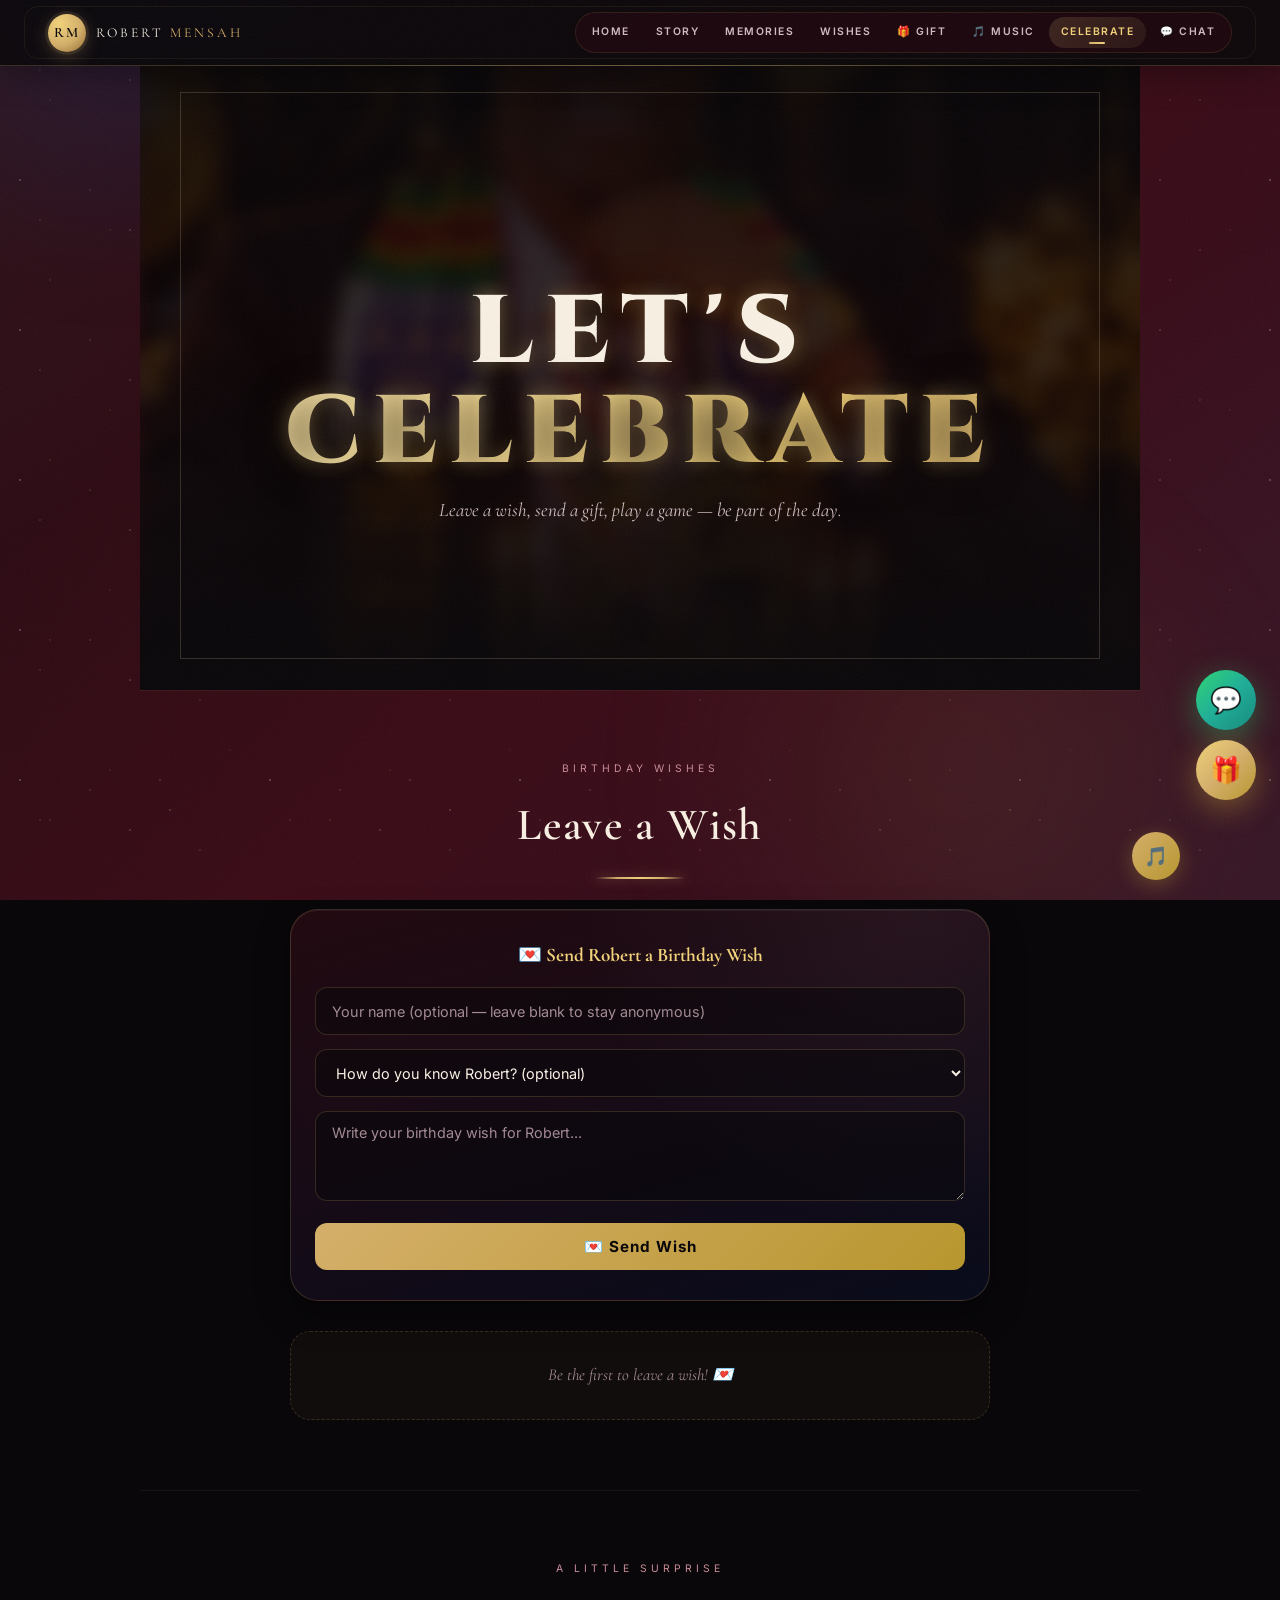
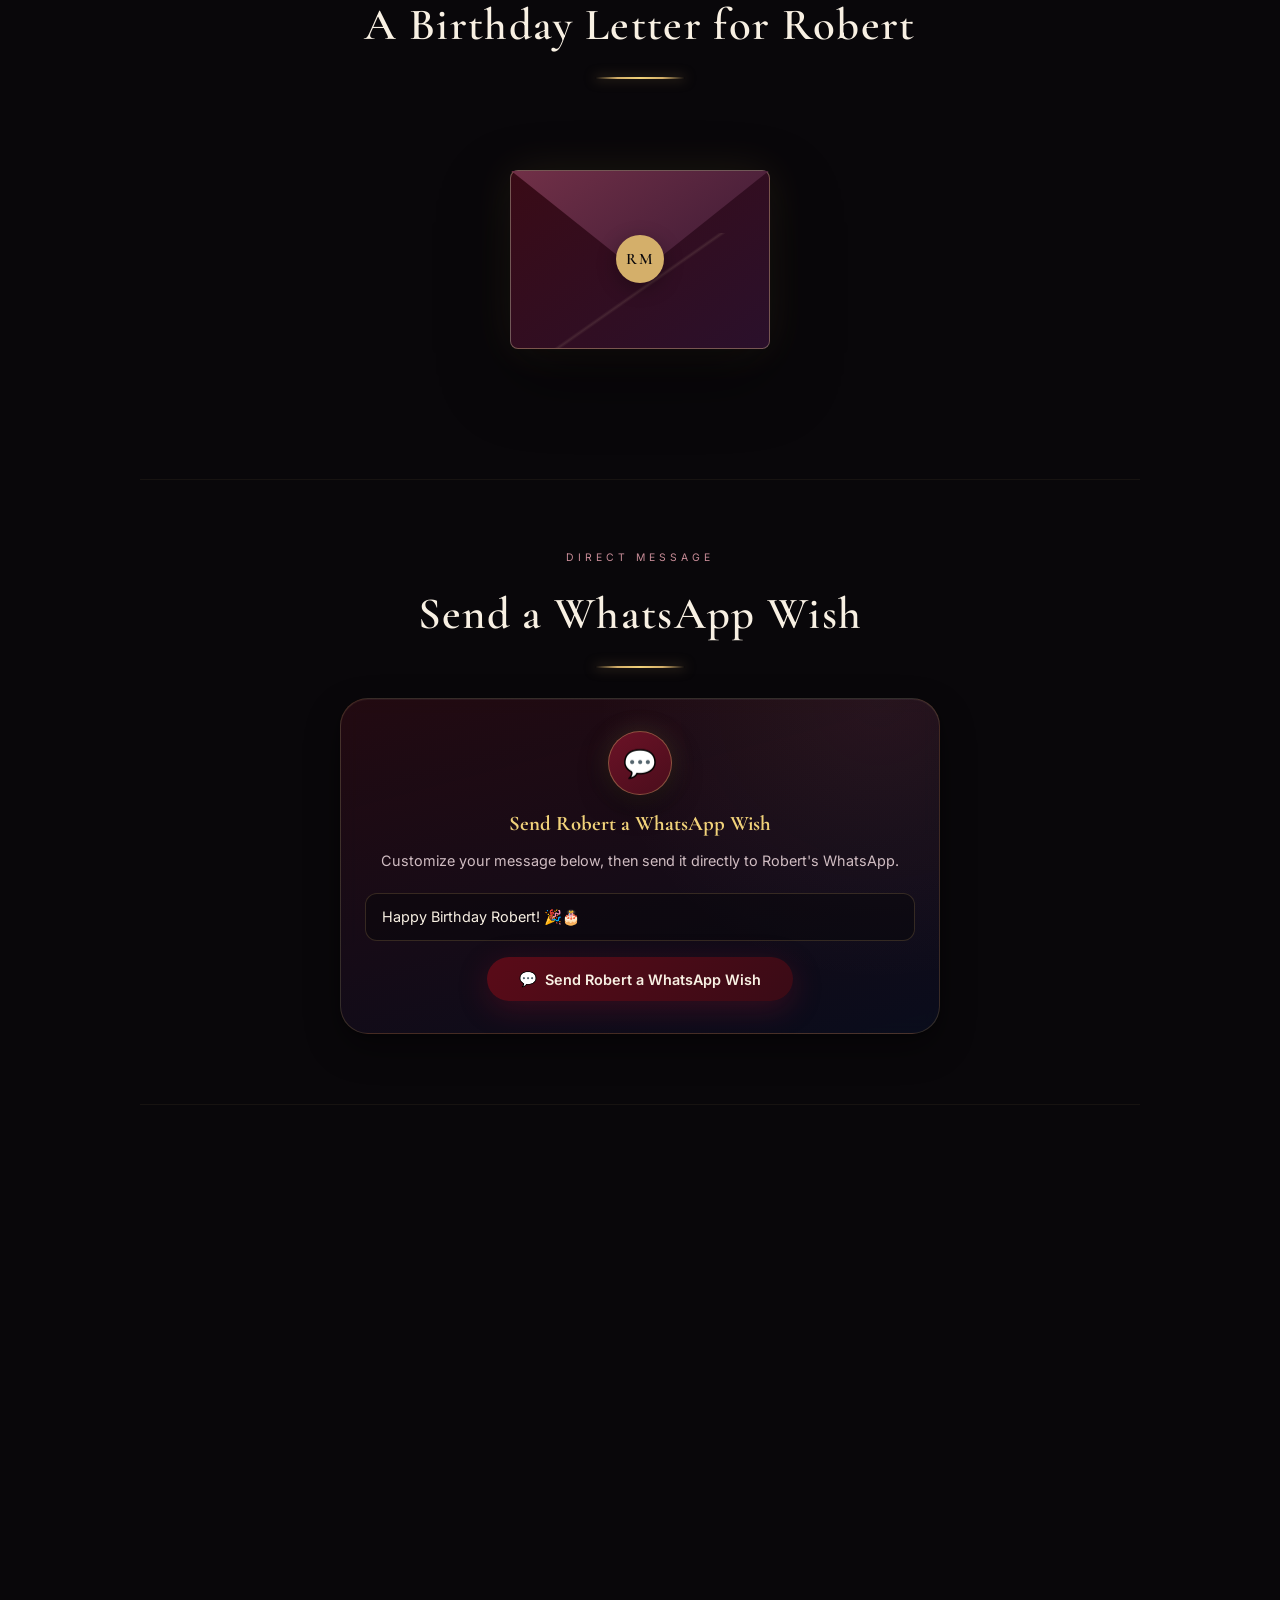
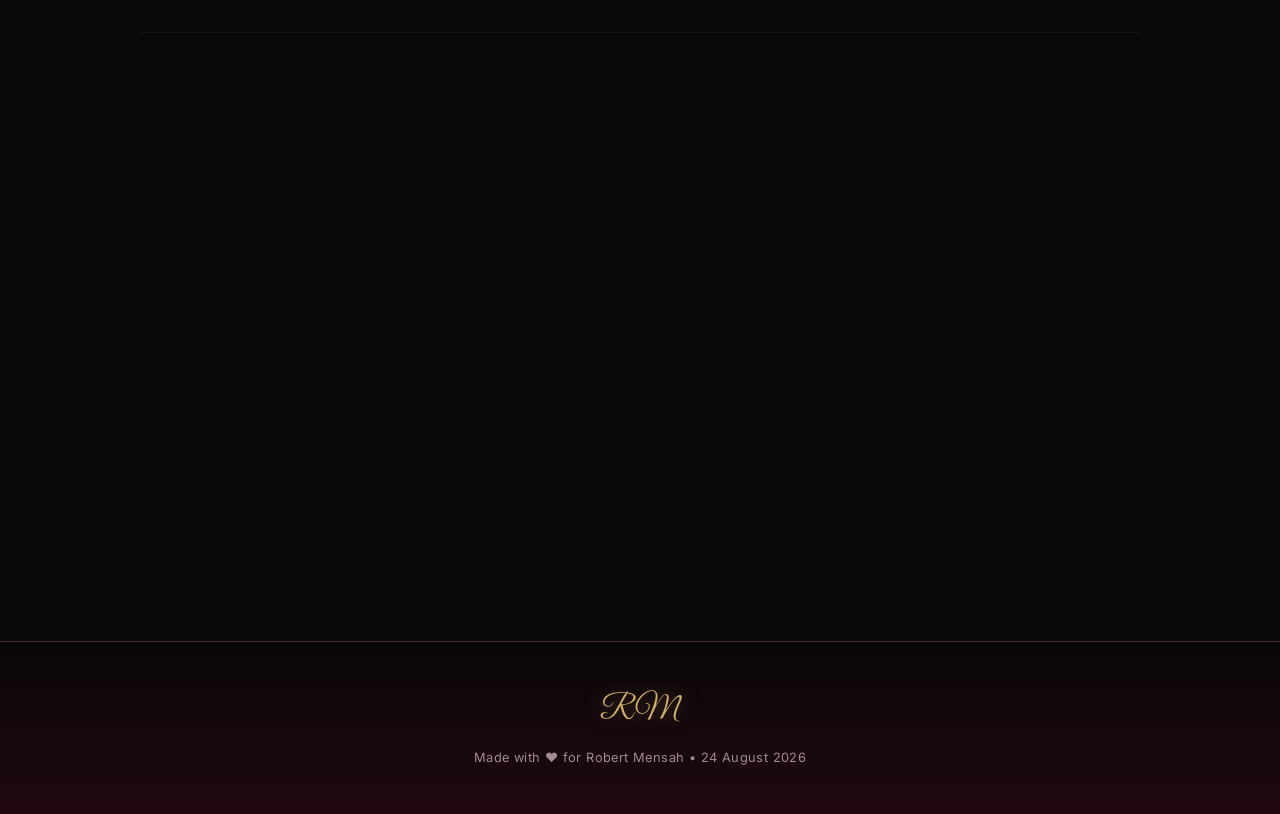
==== commit dbf09f38: "4 commit" ====
--- a/celebrate.html
+++ b/celebrate.html
@@ -9,7 +9,8 @@
     <link rel="icon" href="data:image/svg+xml,<svg xmlns='http://www.w3.org/2000/svg' viewBox='0 0 100 100'><text y='.9em' font-size='90'>🎉</text></svg>">
     <link rel="preconnect" href="https://fonts.googleapis.com">
     <link rel="preconnect" href="https://fonts.gstatic.com" crossorigin>
-    <link href="https://fonts.googleapis.com/css2?family=Cormorant+Garamond:ital,wght@0,400;0,600;1,400&family=Cinzel:wght@700;900&family=Great+Vibes&family=Inter:wght@300;400;500;600;700&display=swap" rel="stylesheet">
+    <link href="https://fonts.googleapis.com/css2?family=Cormorant+Garamond:ital,wght@0,400;0,600;1,400&family=Cinzel:wght@700;900&family=Great+Vibes&family=Inter:wght@300;400;500;600;700&display=swap" rel="stylesheet" media="print" onload="this.media='all'">
+    <noscript><link href="https://fonts.googleapis.com/css2?family=Cormorant+Garamond:ital,wght@0,400;0,600;1,400&family=Cinzel:wght@700;900&family=Great+Vibes&family=Inter:wght@300;400;500;600;700&display=swap" rel="stylesheet"></noscript>
     <link rel="stylesheet" href="css/style.css">
 </head>
 <body>
--- a/css/style.css
+++ b/css/style.css
@@ -48,7 +48,7 @@
     --transition-slow: 0.8s cubic-bezier(0.34, 1.56, 0.64, 1);
 }
 
-* { margin: 0; padding: 0; box-sizing: border-box; }
+* { margin: 0; padding: 0; box-sizing: border-box; -webkit-tap-highlight-color: transparent; }
 html { overflow-x: clip; scroll-behavior: smooth; }
 
 body {
@@ -131,8 +131,10 @@
     80% { transform: translate(-5%,5%) scale(1.1); }
 }
 
-/* ===== FESTIVE FAIRY LIGHTS ===== */
-.fairy-lights-container {
+/* NOTE: Christmas fairy lights removed for performance.
+   @keyframes fairyBulb below is kept — garland bulbs reuse it.
+   ===== REMOVED BLOCK STARTS HERE (kept for reference) =====
+.fairy-lights-container-x {
     position: fixed;
     top: 0;
     left: 0;
@@ -210,7 +212,14 @@
     0%, 100% { opacity: 0.4; transform: scale(0.8); filter: brightness(0.6); }
     50% { opacity: 1; transform: scale(1.2); filter: brightness(1.2); }
 }
-@keyframes fairyTwinkle { 0% { opacity: 0.6; } 100% { opacity: 1; } }
+@keyframes fairyTwinkle-x { 0% { opacity: 0.6; } 100% { opacity: 1; } }
+===== REMOVED BLOCK ENDS HERE ===== */
+
+/* Garland divider bulbs still use this animation */
+@keyframes fairyBulb {
+    0%, 100% { opacity: 0.4; transform: scale(0.8); filter: brightness(0.6); }
+    50% { opacity: 1; transform: scale(1.2); filter: brightness(1.2); }
+}
 
 /* ===== FLOATING GIFT BUTTON ===== */
 .gift-float {
@@ -4212,4 +4221,279 @@
     .popper-piece, .emoji-burst { animation-duration: 0.01s !important; }
 }
 
-
+/* ============================================================
+   MOBILE APP EXPERIENCE — native-feel bottom tab bar
+   Thumb-reachable navigation, safe-area aware, PWA-ready
+   ============================================================ */
+.bottom-nav {
+    display: none;
+    position: fixed;
+    left: 0;
+    right: 0;
+    bottom: 0;
+    z-index: 1200;
+    justify-content: space-around;
+    align-items: stretch;
+    padding: 6px 4px calc(6px + env(safe-area-inset-bottom));
+    background: rgba(9, 7, 10, 0.92);
+    backdrop-filter: blur(18px);
+    -webkit-backdrop-filter: blur(18px);
+    border-top: 1px solid rgba(212, 175, 106, 0.28);
+    box-shadow: 0 -8px 30px rgba(0, 0, 0, 0.5);
+}
+.bottom-nav-link {
+    flex: 1;
+    display: flex;
+    flex-direction: column;
+    align-items: center;
+    justify-content: center;
+    gap: 2px;
+    min-height: 52px;
+    min-width: 44px;
+    text-decoration: none;
+    border-radius: 14px;
+    transition: transform 0.2s ease, background 0.25s ease;
+}
+.bottom-nav-link:active {
+    transform: scale(0.92);
+    background: rgba(212, 175, 106, 0.12);
+}
+.bn-icon {
+    font-size: 1.25rem;
+    line-height: 1;
+    filter: grayscale(0.4) opacity(0.75);
+    transition: filter 0.25s ease, transform 0.25s ease;
+}
+.bn-label {
+    font-family: var(--sans);
+    font-size: 0.58rem;
+    font-weight: 600;
+    letter-spacing: 0.5px;
+    text-transform: uppercase;
+    color: var(--muted-dark);
+    transition: color 0.25s ease;
+}
+.bottom-nav-link.active .bn-icon {
+    filter: none;
+    transform: translateY(-2px) scale(1.12);
+}
+.bottom-nav-link.active .bn-label {
+    color: var(--gold-light);
+    text-shadow: 0 0 10px rgba(241, 210, 122, 0.45);
+}
+.bottom-nav-link.active {
+    position: relative;
+}
+.bottom-nav-link.active::before {
+    content: '';
+    position: absolute;
+    top: 0;
+    left: 50%;
+    transform: translateX(-50%);
+    width: 26px;
+    height: 3px;
+    border-radius: 0 0 4px 4px;
+    background: linear-gradient(90deg, var(--gold), var(--gold-light));
+    box-shadow: 0 0 12px rgba(212, 175, 106, 0.6);
+}
+
+@media (max-width: 768px) {
+    .bottom-nav { display: flex; }
+
+    /* Keep content clear of the tab bar */
+    body { padding-bottom: calc(72px + env(safe-area-inset-bottom)); }
+    .footer { margin-bottom: calc(64px + env(safe-area-inset-bottom)); }
+
+    /* Floating buttons sit above the tab bar */
+    .gift-float { bottom: calc(96px + env(safe-area-inset-bottom)); }
+    .chat-float { bottom: calc(166px + env(safe-area-inset-bottom)); }
+    .music-btn { bottom: calc(84px + env(safe-area-inset-bottom)); }
+    .back-to-top { bottom: calc(84px + env(safe-area-inset-bottom)); }
+
+    /* Toasts float above the bar too */
+    .easter-toast { bottom: calc(90px + env(safe-area-inset-bottom)); }
+
+    /* Hide the old hamburger menu — the tab bar replaces it on phones */
+    .nav-toggle { display: none; }
+    .mobile-menu { display: none; }
+}
+
+/* Smooth entrance for the tab bar */
+@keyframes bottomNavRise {
+    from { transform: translateY(100%); opacity: 0; }
+    to { transform: translateY(0); opacity: 1; }
+}
+.bottom-nav {
+    animation: bottomNavRise 0.55s cubic-bezier(0.22, 1, 0.36, 1) both;
+}
+
+/* ============================================================
+   SPEED LAYER — make phones fast
+   backdrop-filter blur is the #1 cause of scroll jank on
+   mid/low-end Android GPUs. On phones we drop every blur and
+   compensate with slightly more opaque surfaces, and we stop
+   all continuous background animations that burn GPU/battery.
+   ============================================================ */
+@media (max-width: 768px) {
+
+    /* --- 1. Kill ALL blur effects at once --- */
+    *, *::before, *::after {
+        backdrop-filter: none !important;
+        -webkit-backdrop-filter: none !important;
+    }
+
+    /* Compensate: solid-ish surfaces keep text readable without blur */
+    .navbar { background: rgba(9, 7, 10, 0.96); }
+    .panel, .wish-form,
+    .prophet-birthday-card, .pastor-birthday-card {
+        background-color: rgba(24, 9, 14, 0.97);
+    }
+    .welcome-letter, .heart-letter {
+        background-color: rgba(24, 9, 14, 0.97);
+    }
+    .countdown-box { background-color: rgba(24, 9, 14, 0.95); }
+    .hero-intro, .hero-content .hero-intro { background-color: rgba(20, 8, 12, 0.92); }
+    .chapter-text { background-color: rgba(9, 7, 10, 0.82); }
+    .chat-panel { background-color: rgba(24, 9, 14, 0.97); }
+    .wishes-live-wall { background-color: rgba(24, 9, 14, 0.97); }
+    .mem-stream-item { background-color: rgba(30, 12, 18, 0.9); }
+    .bottom-nav { background: rgba(9, 7, 10, 0.98); }
+    .memory-art-number { background: rgba(0, 0, 0, 0.75); }
+
+    /* --- 2. Stop continuous full-screen animations --- */
+    .hero-portrait { animation: none !important; transform: scale(1.04); }
+    .bg-stars, .bg-stars-gold { animation: none; }
+    .gift-float, .chat-float { animation: none !important; }
+    .marquee-track { animation-duration: 60s; }   /* half speed = half repaints */
+
+    /* --- 3. Cheaper hover-free shadows on cards --- */
+    .fam-card, .memory-art, .gallery-item, .info-card {
+        box-shadow: 0 12px 32px rgba(0, 0, 0, 0.5);
+    }
+}
+
+/* Desktop keeps its premium blur look — untouched above this line */
+
+/* ============================================================
+   PROFESSIONAL UI REFINEMENT PASS
+   Research-driven polish applied across every page:
+   · Crisper type rendering (antialiasing)
+   · One unified elevation/shadow system
+   · Visible keyboard-focus states (accessibility)
+   · Anchor links never hide under the fixed navbar
+   · Tactile press feedback on all interactive elements
+   · Consistent input heights & section rhythm
+   ============================================================ */
+
+/* ----- 1. Crisper, more professional type rendering ----- */
+body {
+    -webkit-font-smoothing: antialiased;
+    -moz-osx-font-smoothing: grayscale;
+    text-rendering: optimizeLegibility;
+}
+h1, h2, h3 { text-wrap: balance; }
+p, .timeline-desc, .chapter-text, .prophet-personal-message p { text-wrap: pretty; }
+
+/* ----- 2. Anchor links land below the fixed navbar ----- */
+html { scroll-padding-top: 84px; }
+section[id], div[id="birthdayBanner"] { scroll-margin-top: 84px; }
+
+/* ----- 3. Visible keyboard focus everywhere (professional a11y) ----- */
+a:focus-visible,
+button:focus-visible,
+input:focus-visible,
+select:focus-visible,
+textarea:focus-visible,
+[tabindex]:focus-visible {
+    outline: 2px solid var(--gold);
+    outline-offset: 3px;
+    border-radius: 6px;
+}
+
+/* ----- 4. Unified elevation system (one shadow language) ----- */
+.panel, .wish-form, .info-card, .gift-invite-card,
+.chat-panel, .wishes-live-wall, .game-stat {
+    box-shadow:
+        inset 0 1px 0 rgba(255, 255, 255, 0.05),
+        0 2px 6px rgba(0, 0, 0, 0.22),
+        0 14px 34px rgba(0, 0, 0, 0.38);
+}
+.wish-card {
+    box-shadow:
+        inset 0 1px 0 rgba(255, 255, 255, 0.04),
+        0 2px 6px rgba(0, 0, 0, 0.2),
+        0 10px 26px rgba(0, 0, 0, 0.32);
+}
+
+/* ----- 5. Tactile press feedback on interactive elements ----- */
+.btn:active,
+.wish-submit:active,
+.whatsapp-btn:active,
+.copy-btn:active,
+.reaction-btn:active,
+.share-btn-round:active,
+.stream-control-btn:active {
+    transform: translateY(1px) scale(0.97);
+    transition-duration: 0.08s;
+}
+
+/* ----- 6. Consistent input heights & label rhythm ----- */
+.form-input, .form-select, .whatsapp-message-input,
+.chat-name-input, .chat-text-input {
+    min-height: 48px;
+}
+.section-label { margin-bottom: 12px; }
+.section-title { margin-bottom: 16px; }
+
+/* ----- 7. Refined navbar presence ----- */
+.navbar {
+    background: rgba(9, 7, 10, 0.88);
+}
+.nav-links a {
+    font-weight: 600;
+}
+.nav-links a.active {
+    background: linear-gradient(135deg, rgba(212, 175, 106, 0.18), rgba(212, 175, 106, 0.08));
+    color: var(--gold-light);
+}
+
+/* ----- 8. Quieter, more editorial footer ----- */
+.footer {
+    padding-top: 44px;
+    padding-bottom: 44px;
+}
+.footer p {
+    letter-spacing: 0.4px;
+    line-height: 1.9;
+}
+
+/* ----- 9. Photo frames: consistent corner language ----- */
+.fam-card, .memory-art, .gallery-item img, .flyer-card {
+    border-radius: var(--radius-sm);
+}
+
+/* ----- 10. Wish wall empty state: polished, not plain ----- */
+.wishes-wall > p,
+.confessionsWall > p,
+#confessionsWall > p {
+    font-family: var(--serif);
+    font-style: italic;
+    font-size: 1.05rem;
+    border: 1px dashed var(--glass-border);
+    border-radius: var(--radius);
+    background: rgba(212, 175, 106, 0.04);
+}
+
+/* ----- 11. Hero CTA: stronger primary action hierarchy ----- */
+.hero-cta .btn-gold {
+    box-shadow:
+        0 2px 6px rgba(0, 0, 0, 0.3),
+        0 10px 30px rgba(212, 175, 55, 0.35);
+}
+
+/* ----- 12. Countdown: tabular figures stop layout jitter ----- */
+.countdown-number {
+    font-variant-numeric: tabular-nums;
+}
+
+
